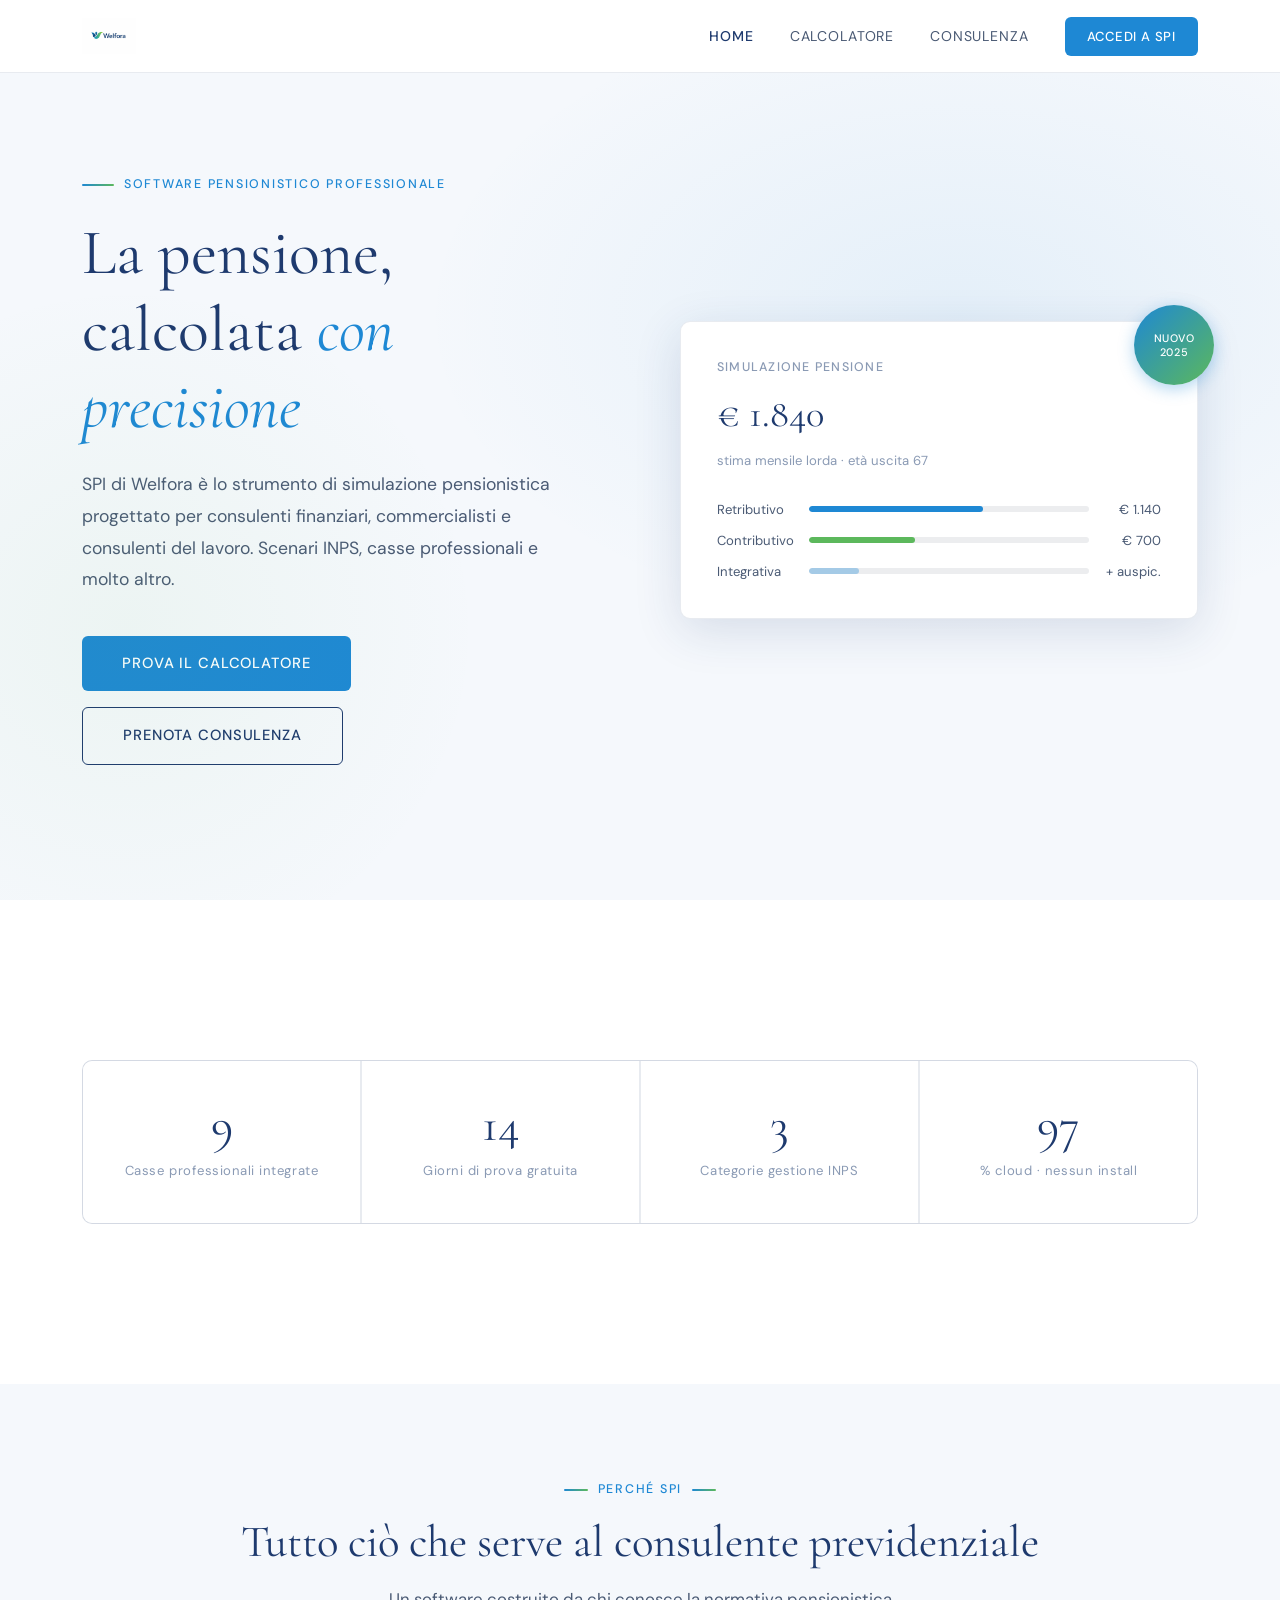
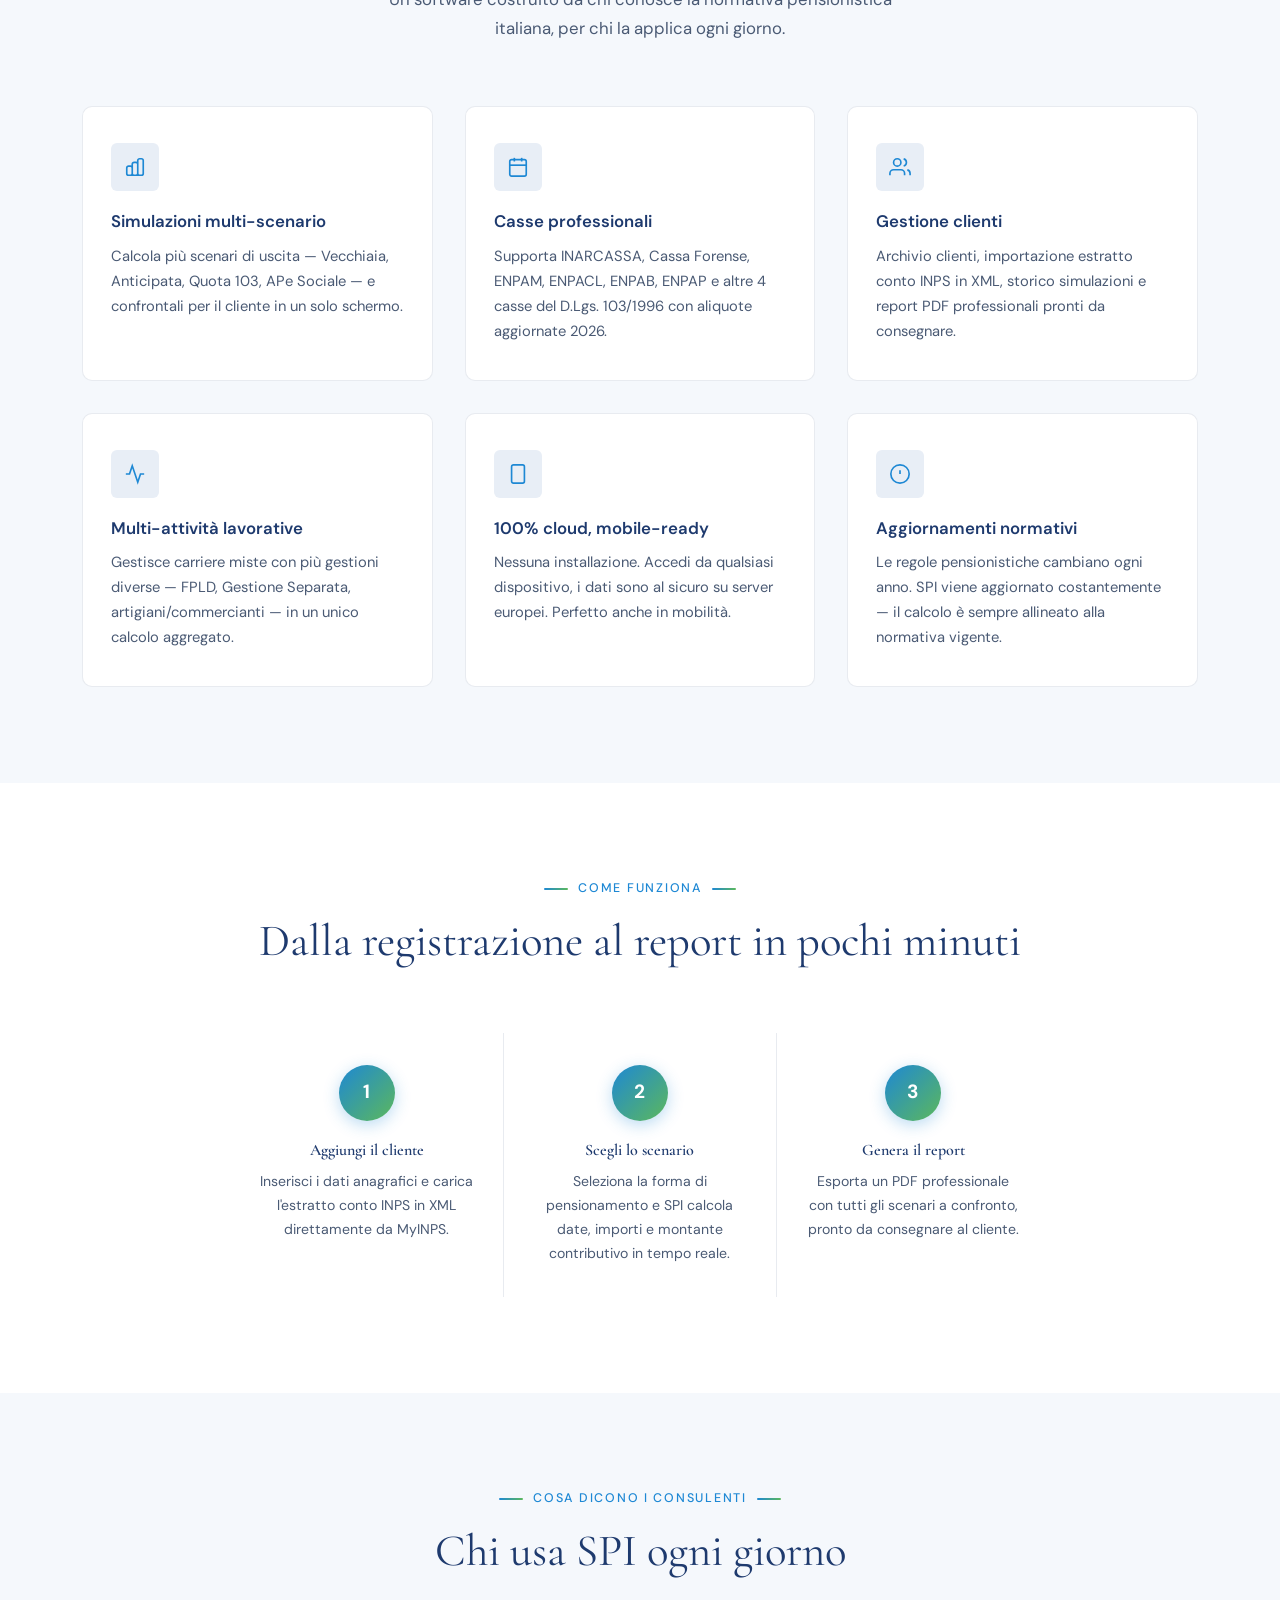
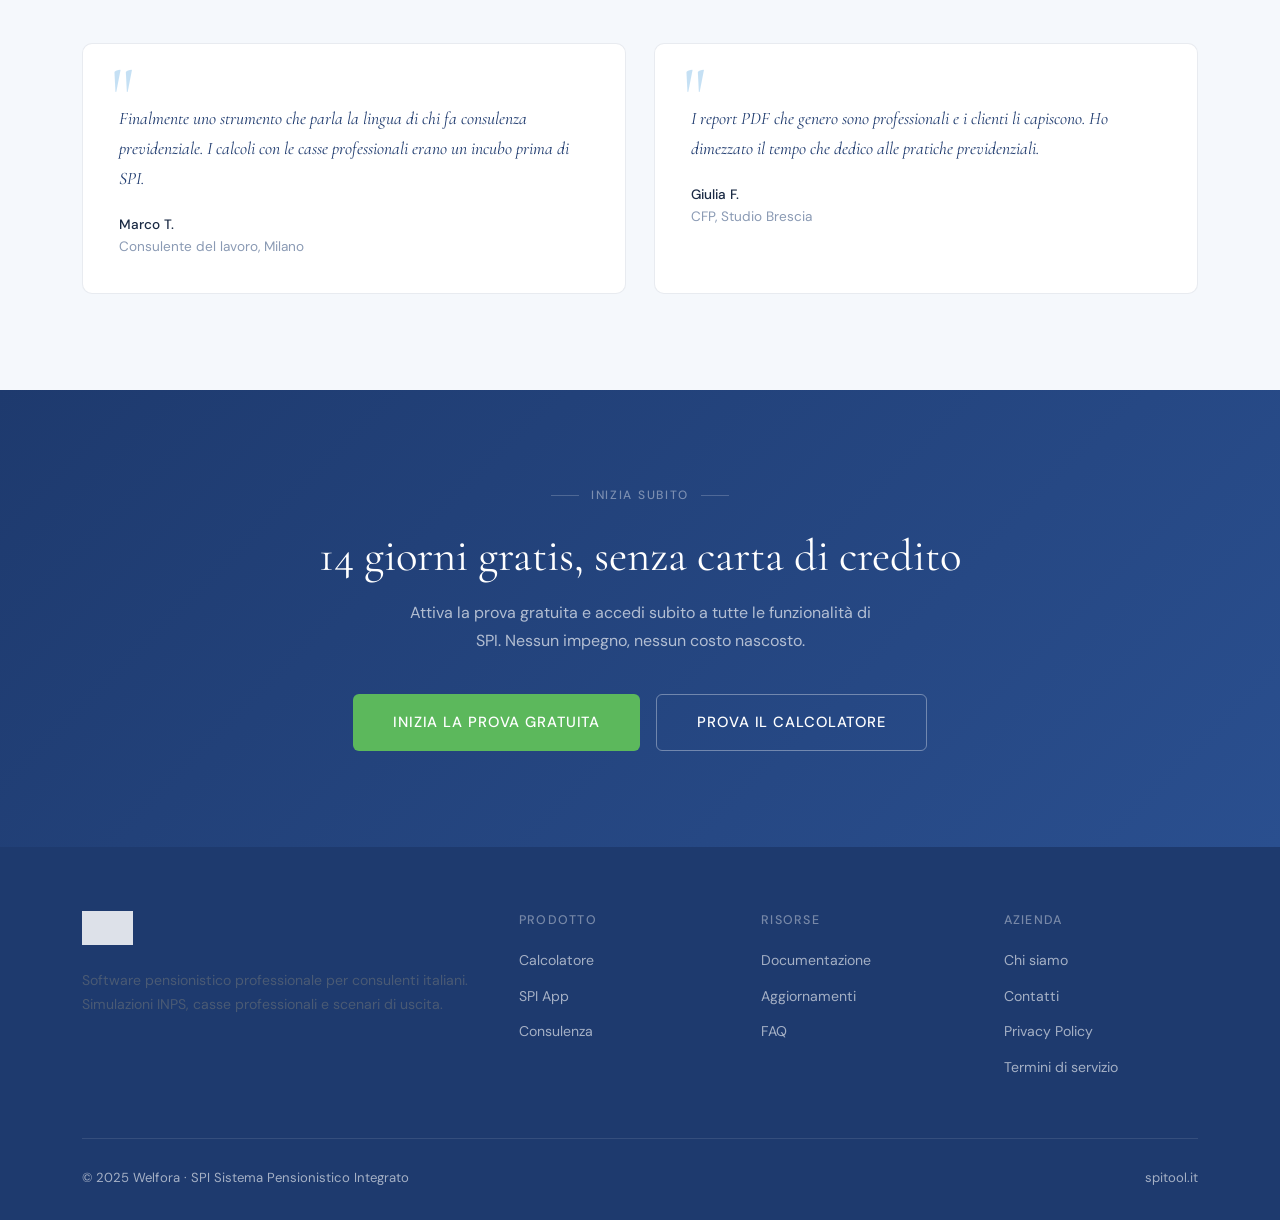
==== index.html @ b7a47b5c "Add files via upload" ====
<!DOCTYPE html>
<html lang="it">
<head>
  <meta charset="UTF-8" />
  <meta name="viewport" content="width=device-width, initial-scale=1.0" />
  <title>Welfora — Software pensionistico per consulenti</title>
  <meta name="description" content="Welfora SPI: simulazione pensionistica professionale per consulenti finanziari, commercialisti e consulenti del lavoro." />
  <link rel="stylesheet" href="style.css" />
</head>
<body>

<header class="site-header">
  <div class="container">
    <nav class="nav-inner">
      <a href="index.html" class="logo">
        <img src="logo.png" alt="Welfora" height="36" style="display:block" />
      </a>
      <ul class="nav-links">
        <li><a href="index.html">Home</a></li>
        <li><a href="calcolatore.html">Calcolatore</a></li>
        <li><a href="consulenza.html">Consulenza</a></li>
        <li><a href="https://app.spitool.it" target="_blank">
          <span class="btn btn-primary" style="padding:9px 22px;font-size:0.82rem;">Accedi a SPI</span>
        </a></li>
      </ul>
      <button class="nav-toggle" aria-label="Menu"><span></span><span></span><span></span></button>
    </nav>
  </div>
</header>

<!-- HERO -->
<section class="hero">
  <div class="hero-bg"></div>
  <div class="container">
    <div class="hero-grid">
      <div class="hero-text">
        <div class="hero-eyebrow">Software pensionistico professionale</div>
        <h1>La pensione, calcolata <em>con precisione</em></h1>
        <p class="hero-subtitle">
          SPI di Welfora è lo strumento di simulazione pensionistica progettato per consulenti finanziari, commercialisti e consulenti del lavoro. Scenari INPS, casse professionali e molto altro.
        </p>
        <div class="hero-actions">
          <a href="calcolatore.html" class="btn btn-primary btn-lg">Prova il calcolatore</a>
          <a href="consulenza.html" class="btn btn-outline btn-lg">Prenota consulenza</a>
        </div>
      </div>
      <div class="hero-visual">
        <div class="hero-badge">Nuovo<br/>2025</div>
        <div class="hero-card">
          <div class="hero-card-label">Simulazione pensione</div>
          <div class="hero-card-value">€ 1.840</div>
          <div class="hero-card-sub">stima mensile lorda · età uscita 67</div>
          <div class="hero-card-bars">
            <div class="bar-row">
              <span class="bar-label">Retributivo</span>
              <div class="bar-track"><div class="bar-fill" style="width:62%"></div></div>
              <span class="bar-amount">€ 1.140</span>
            </div>
            <div class="bar-row">
              <span class="bar-label">Contributivo</span>
              <div class="bar-track"><div class="bar-fill green" style="width:38%"></div></div>
              <span class="bar-amount">€ 700</span>
            </div>
            <div class="bar-row">
              <span class="bar-label">Integrativa</span>
              <div class="bar-track"><div class="bar-fill" style="width:18%;opacity:0.35"></div></div>
              <span class="bar-amount">+ auspic.</span>
            </div>
          </div>
        </div>
      </div>
    </div>
  </div>
</section>

<!-- STATS -->
<section class="section section-alt">
  <div class="container">
    <div class="stats-row">
      <div class="stat-item fade-up"><span class="stat-number" data-target="9">0</span><span class="stat-label">Casse professionali integrate</span></div>
      <div class="stat-item fade-up"><span class="stat-number" data-target="14">0</span><span class="stat-label">Giorni di prova gratuita</span></div>
      <div class="stat-item fade-up"><span class="stat-number" data-target="3">0</span><span class="stat-label">Categorie gestione INPS</span></div>
      <div class="stat-item fade-up"><span class="stat-number" data-target="100">0</span><span class="stat-label">% cloud · nessun install</span></div>
    </div>
  </div>
</section>

<!-- FEATURES -->
<section class="section">
  <div class="container">
    <div class="section-header fade-up">
      <div class="section-eyebrow">Perché SPI</div>
      <h2>Tutto ciò che serve al consulente previdenziale</h2>
      <p>Un software costruito da chi conosce la normativa pensionistica italiana, per chi la applica ogni giorno.</p>
    </div>
    <div class="features-grid">
      <div class="feature-card fade-up">
        <div class="feature-icon">
          <svg width="22" height="22" viewBox="0 0 24 24" fill="none" stroke="currentColor" stroke-width="1.8"><path d="M9 19v-6a2 2 0 00-2-2H5a2 2 0 00-2 2v6a2 2 0 002 2h2a2 2 0 002-2zm0 0V9a2 2 0 012-2h2a2 2 0 012 2v10m-6 0a2 2 0 002 2h2a2 2 0 002-2m0 0V5a2 2 0 012-2h2a2 2 0 012 2v14a2 2 0 01-2 2h-2a2 2 0 01-2-2z"/></svg>
        </div>
        <h4>Simulazioni multi-scenario</h4>
        <p>Calcola più scenari di uscita — Vecchiaia, Anticipata, Quota 103, APe Sociale — e confrontali per il cliente in un solo schermo.</p>
      </div>
      <div class="feature-card fade-up">
        <div class="feature-icon">
          <svg width="22" height="22" viewBox="0 0 24 24" fill="none" stroke="currentColor" stroke-width="1.8"><rect x="3" y="4" width="18" height="18" rx="2"/><line x1="16" y1="2" x2="16" y2="6"/><line x1="8" y1="2" x2="8" y2="6"/><line x1="3" y1="10" x2="21" y2="10"/></svg>
        </div>
        <h4>Casse professionali</h4>
        <p>Supporta INARCASSA, Cassa Forense, ENPAM, ENPACL, ENPAB, ENPAP e altre 4 casse del D.Lgs. 103/1996 con aliquote aggiornate 2026.</p>
      </div>
      <div class="feature-card fade-up">
        <div class="feature-icon">
          <svg width="22" height="22" viewBox="0 0 24 24" fill="none" stroke="currentColor" stroke-width="1.8"><path d="M17 21v-2a4 4 0 0 0-4-4H5a4 4 0 0 0-4 4v2"/><circle cx="9" cy="7" r="4"/><path d="M23 21v-2a4 4 0 0 0-3-3.87"/><path d="M16 3.13a4 4 0 0 1 0 7.75"/></svg>
        </div>
        <h4>Gestione clienti</h4>
        <p>Archivio clienti, importazione estratto conto INPS in XML, storico simulazioni e report PDF professionali pronti da consegnare.</p>
      </div>
      <div class="feature-card fade-up">
        <div class="feature-icon">
          <svg width="22" height="22" viewBox="0 0 24 24" fill="none" stroke="currentColor" stroke-width="1.8"><polyline points="22 12 18 12 15 21 9 3 6 12 2 12"/></svg>
        </div>
        <h4>Multi-attività lavorative</h4>
        <p>Gestisce carriere miste con più gestioni diverse — FPLD, Gestione Separata, artigiani/commercianti — in un unico calcolo aggregato.</p>
      </div>
      <div class="feature-card fade-up">
        <div class="feature-icon">
          <svg width="22" height="22" viewBox="0 0 24 24" fill="none" stroke="currentColor" stroke-width="1.8"><rect x="5" y="2" width="14" height="20" rx="2"/><line x1="12" y1="18" x2="12.01" y2="18"/></svg>
        </div>
        <h4>100% cloud, mobile-ready</h4>
        <p>Nessuna installazione. Accedi da qualsiasi dispositivo, i dati sono al sicuro su server europei. Perfetto anche in mobilità.</p>
      </div>
      <div class="feature-card fade-up">
        <div class="feature-icon">
          <svg width="22" height="22" viewBox="0 0 24 24" fill="none" stroke="currentColor" stroke-width="1.8"><circle cx="12" cy="12" r="10"/><line x1="12" y1="8" x2="12" y2="12"/><line x1="12" y1="16" x2="12.01" y2="16"/></svg>
        </div>
        <h4>Aggiornamenti normativi</h4>
        <p>Le regole pensionistiche cambiano ogni anno. SPI viene aggiornato costantemente — il calcolo è sempre allineato alla normativa vigente.</p>
      </div>
    </div>
  </div>
</section>

<!-- HOW IT WORKS -->
<section class="section section-alt">
  <div class="container">
    <div class="section-header fade-up">
      <div class="section-eyebrow">Come funziona</div>
      <h2>Dalla registrazione al report in pochi minuti</h2>
    </div>
    <div style="display:grid;grid-template-columns:repeat(3,1fr);gap:0;max-width:820px;margin:0 auto">
      <div class="fade-up" style="text-align:center;padding:32px 28px">
        <div style="width:56px;height:56px;background:linear-gradient(135deg,var(--blue),var(--green));border-radius:50%;display:flex;align-items:center;justify-content:center;margin:0 auto 20px;color:#fff;font-weight:700;font-size:1.2rem;box-shadow:0 4px 16px rgba(30,136,212,0.3)">1</div>
        <h4 style="font-size:1rem;font-weight:600;margin-bottom:10px;color:var(--navy)">Aggiungi il cliente</h4>
        <p style="font-size:0.88rem">Inserisci i dati anagrafici e carica l'estratto conto INPS in XML direttamente da MyINPS.</p>
      </div>
      <div class="fade-up" style="text-align:center;padding:32px 28px;border-left:1px solid var(--border);border-right:1px solid var(--border)">
        <div style="width:56px;height:56px;background:linear-gradient(135deg,var(--blue),var(--green));border-radius:50%;display:flex;align-items:center;justify-content:center;margin:0 auto 20px;color:#fff;font-weight:700;font-size:1.2rem;box-shadow:0 4px 16px rgba(30,136,212,0.3)">2</div>
        <h4 style="font-size:1rem;font-weight:600;margin-bottom:10px;color:var(--navy)">Scegli lo scenario</h4>
        <p style="font-size:0.88rem">Seleziona la forma di pensionamento e SPI calcola date, importi e montante contributivo in tempo reale.</p>
      </div>
      <div class="fade-up" style="text-align:center;padding:32px 28px">
        <div style="width:56px;height:56px;background:linear-gradient(135deg,var(--blue),var(--green));border-radius:50%;display:flex;align-items:center;justify-content:center;margin:0 auto 20px;color:#fff;font-weight:700;font-size:1.2rem;box-shadow:0 4px 16px rgba(30,136,212,0.3)">3</div>
        <h4 style="font-size:1rem;font-weight:600;margin-bottom:10px;color:var(--navy)">Genera il report</h4>
        <p style="font-size:0.88rem">Esporta un PDF professionale con tutti gli scenari a confronto, pronto da consegnare al cliente.</p>
      </div>
    </div>
  </div>
</section>

<!-- TESTIMONIALS -->
<section class="section">
  <div class="container">
    <div class="section-header fade-up">
      <div class="section-eyebrow">Cosa dicono i consulenti</div>
      <h2>Chi usa SPI ogni giorno</h2>
    </div>
    <div class="testimonial-grid">
      <div class="testimonial-card fade-up">
        <p class="testimonial-text">Finalmente uno strumento che parla la lingua di chi fa consulenza previdenziale. I calcoli con le casse professionali erano un incubo prima di SPI.</p>
        <div class="testimonial-author"><strong>Marco T.</strong>Consulente del lavoro, Milano</div>
      </div>
      <div class="testimonial-card fade-up">
        <p class="testimonial-text">I report PDF che genero sono professionali e i clienti li capiscono. Ho dimezzato il tempo che dedico alle pratiche previdenziali.</p>
        <div class="testimonial-author"><strong>Giulia F.</strong>CFP, Studio Brescia</div>
      </div>
    </div>
  </div>
</section>

<!-- CTA -->
<section class="cta-section">
  <div class="container">
    <div style="display:flex;align-items:center;justify-content:center;gap:12px;margin-bottom:24px">
      <div style="width:28px;height:1px;background:rgba(255,255,255,0.2)"></div>
      <span style="font-size:0.75rem;letter-spacing:0.14em;text-transform:uppercase;color:rgba(255,255,255,0.4);font-weight:500">Inizia subito</span>
      <div style="width:28px;height:1px;background:rgba(255,255,255,0.2)"></div>
    </div>
    <h2 class="fade-up" style="color:#fff">14 giorni gratis, senza carta di credito</h2>
    <p class="fade-up" style="color:rgba(255,255,255,0.65);margin:16px auto 40px;max-width:480px">Attiva la prova gratuita e accedi subito a tutte le funzionalità di SPI. Nessun impegno, nessun costo nascosto.</p>
    <div style="display:flex;gap:16px;justify-content:center;flex-wrap:wrap">
      <a href="https://app.spitool.it/register" class="btn btn-green btn-lg">Inizia la prova gratuita</a>
      <a href="calcolatore.html" class="btn btn-outline btn-lg" style="color:#fff;border-color:rgba(255,255,255,0.35)">Prova il calcolatore</a>
    </div>
  </div>
</section>

<!-- FOOTER -->
<footer class="site-footer">
  <div class="container">
    <div class="footer-grid">
      <div class="footer-brand">
        <img src="logo.png" alt="Welfora" height="34" style="filter:brightness(0) invert(1);opacity:0.85" />
        <p>Software pensionistico professionale per consulenti italiani. Simulazioni INPS, casse professionali e scenari di uscita.</p>
      </div>
      <div class="footer-col">
        <h5>Prodotto</h5>
        <ul>
          <li><a href="calcolatore.html">Calcolatore</a></li>
          <li><a href="https://app.spitool.it">SPI App</a></li>
          <li><a href="consulenza.html">Consulenza</a></li>
        </ul>
      </div>
      <div class="footer-col">
        <h5>Risorse</h5>
        <ul>
          <li><a href="#">Documentazione</a></li>
          <li><a href="#">Aggiornamenti</a></li>
          <li><a href="#">FAQ</a></li>
        </ul>
      </div>
      <div class="footer-col">
        <h5>Azienda</h5>
        <ul>
          <li><a href="#">Chi siamo</a></li>
          <li><a href="#">Contatti</a></li>
          <li><a href="#">Privacy Policy</a></li>
          <li><a href="#">Termini di servizio</a></li>
        </ul>
      </div>
    </div>
    <div class="footer-bottom">
      <span>© 2025 Welfora · SPI Sistema Pensionistico Integrato</span>
      <span>spitool.it</span>
    </div>
  </div>
</footer>

<script src="main.js"></script>
</body>
</html>
---- style.css ----
/* ============================================
   WELFORA — Design System
   ============================================ */

@import url('https://fonts.googleapis.com/css2?family=Cormorant+Garamond:ital,wght@0,300;0,400;0,500;0,600;1,300;1,400&family=DM+Sans:wght@300;400;500&display=swap');

:root {
  --white:      #ffffff;
  --bg:         #f5f8fc;
  --navy:       #1e3a6e;
  --navy-mid:   #2a4f8f;
  --navy-light: #e8eef6;
  --blue:       #1e88d4;
  --green:      #5cb85c;
  --accent:     #1e88d4;
  --accent-hover: #1a7abf;
  --text:       #1a2a44;
  --text-mid:   #4a5a74;
  --text-light: #8a9ab4;
  --border:     rgba(30,58,110,0.10);
  --shadow:     0 4px 24px rgba(30,58,110,0.09);
  --shadow-lg:  0 12px 48px rgba(30,58,110,0.14);

  --font-serif: 'Cormorant Garamond', Georgia, serif;
  --font-sans:  'DM Sans', sans-serif;

  --radius: 6px;
  --radius-lg: 10px;
  --transition: all 0.25s ease;
}

*, *::before, *::after { box-sizing: border-box; margin: 0; padding: 0; }

html { scroll-behavior: smooth; }

body {
  font-family: var(--font-sans);
  background: var(--bg);
  color: var(--text);
  font-size: 16px;
  line-height: 1.6;
  -webkit-font-smoothing: antialiased;
}

/* ── TYPOGRAPHY ── */
h1, h2, h3, h4 {
  font-family: var(--font-serif);
  font-weight: 400;
  line-height: 1.2;
  color: var(--navy);
}
h1 { font-size: clamp(2.4rem, 5vw, 4rem); }
h2 { font-size: clamp(1.8rem, 3.5vw, 2.8rem); }
h3 { font-size: clamp(1.3rem, 2.5vw, 1.8rem); }
h4 { font-size: 1.2rem; }

p { color: var(--text-mid); line-height: 1.7; }

a { color: inherit; text-decoration: none; }

/* ── CONTAINER ── */
.container {
  max-width: 1180px;
  margin: 0 auto;
  padding: 0 32px;
}
@media (max-width: 640px) {
  .container { padding: 0 20px; }
}

/* ── HEADER / NAV ── */
.site-header {
  position: fixed;
  top: 0; left: 0; right: 0;
  z-index: 100;
  background: rgba(255,255,255,0.95);
  backdrop-filter: blur(12px);
  border-bottom: 1px solid var(--border);
  transition: var(--transition);
}
.site-header.scrolled {
  box-shadow: var(--shadow);
}
.nav-inner {
  display: flex;
  align-items: center;
  justify-content: space-between;
  height: 72px;
}
.logo {
  display: flex;
  align-items: center;
  gap: 10px;
}
.logo-mark {
  width: 36px;
  height: 36px;
}
.logo-name {
  font-family: var(--font-sans);
  font-size: 1.4rem;
  font-weight: 700;
  color: var(--navy);
  letter-spacing: -0.01em;
}
.nav-links {
  display: flex;
  align-items: center;
  gap: 36px;
  list-style: none;
}
.nav-links a {
  font-size: 0.88rem;
  font-weight: 400;
  letter-spacing: 0.06em;
  text-transform: uppercase;
  color: var(--text-mid);
  transition: var(--transition);
}
.nav-links a:hover { color: var(--navy); }
.nav-links a.active { color: var(--navy); font-weight: 500; }

.btn {
  display: inline-flex;
  align-items: center;
  gap: 8px;
  padding: 12px 28px;
  font-family: var(--font-sans);
  font-size: 0.88rem;
  font-weight: 500;
  letter-spacing: 0.06em;
  text-transform: uppercase;
  border: none;
  cursor: pointer;
  transition: var(--transition);
  border-radius: var(--radius);
  text-decoration: none;
}
.btn-primary {
  background: var(--blue);
  color: var(--white);
}
.btn-primary:hover {
  background: var(--accent-hover);
  transform: translateY(-1px);
  box-shadow: var(--shadow);
}
.btn-outline {
  background: transparent;
  color: var(--navy);
  border: 1.5px solid var(--navy);
}
.btn-outline:hover {
  background: var(--navy);
  color: var(--white);
  transform: translateY(-1px);
}
.btn-green {
  background: var(--green);
  color: var(--white);
}
.btn-green:hover {
  background: #4ea84e;
  transform: translateY(-1px);
  box-shadow: 0 4px 16px rgba(92,184,92,0.35);
}
.btn-lg { padding: 16px 40px; font-size: 0.92rem; }

/* Hamburger mobile */
.nav-toggle {
  display: none;
  flex-direction: column;
  gap: 5px;
  cursor: pointer;
  background: none;
  border: none;
  padding: 4px;
}
.nav-toggle span {
  display: block;
  width: 24px;
  height: 2px;
  background: var(--navy);
  transition: var(--transition);
}

@media (max-width: 768px) {
  .nav-toggle { display: flex; }
  .nav-links {
    display: none;
    position: absolute;
    top: 72px; left: 0; right: 0;
    flex-direction: column;
    background: var(--cream);
    border-bottom: 1px solid var(--border);
    padding: 24px 32px;
    gap: 20px;
    align-items: flex-start;
  }
  .nav-links.open { display: flex; }
}

/* ── HERO ── */
.hero {
  min-height: 100vh;
  display: flex;
  align-items: center;
  padding: 120px 0 80px;
  position: relative;
  overflow: hidden;
}
.hero-bg {
  position: absolute;
  inset: 0;
  background:
    radial-gradient(ellipse 70% 60% at 75% 35%, rgba(30,136,212,0.08) 0%, transparent 60%),
    radial-gradient(ellipse 50% 70% at 10% 70%, rgba(92,184,92,0.06) 0%, transparent 55%);
  pointer-events: none;
}
.hero-grid {
  display: grid;
  grid-template-columns: 1fr 1fr;
  gap: 80px;
  align-items: center;
}
.hero-eyebrow {
  font-family: var(--font-sans);
  font-size: 0.78rem;
  font-weight: 500;
  letter-spacing: 0.14em;
  text-transform: uppercase;
  color: var(--blue);
  margin-bottom: 20px;
  display: flex;
  align-items: center;
  gap: 10px;
}
.hero-eyebrow::before {
  content: '';
  display: block;
  width: 32px;
  height: 2px;
  background: linear-gradient(90deg, var(--blue), var(--green));
  border-radius: 2px;
}
.hero h1 {
  margin-bottom: 24px;
}
.hero h1 em {
  font-style: italic;
  color: var(--blue);
}
.hero-subtitle {
  font-size: 1.1rem;
  color: var(--text-mid);
  margin-bottom: 40px;
  max-width: 480px;
  line-height: 1.8;
}
.hero-actions {
  display: flex;
  gap: 16px;
  flex-wrap: wrap;
}
.hero-visual {
  position: relative;
}
.hero-card {
  background: var(--white);
  border-radius: var(--radius-lg);
  padding: 36px;
  box-shadow: var(--shadow-lg);
  border: 1px solid var(--border);
}
.hero-card-label {
  font-size: 0.78rem;
  font-weight: 500;
  letter-spacing: 0.1em;
  text-transform: uppercase;
  color: var(--text-light);
  margin-bottom: 6px;
}
.hero-card-value {
  font-family: var(--font-serif);
  font-size: 2.4rem;
  color: var(--navy);
  margin-bottom: 4px;
}
.hero-card-sub {
  font-size: 0.82rem;
  color: var(--text-light);
  margin-bottom: 28px;
}
.hero-card-bars {
  display: flex;
  flex-direction: column;
  gap: 10px;
}
.bar-row {
  display: flex;
  align-items: center;
  gap: 12px;
  font-size: 0.82rem;
}
.bar-label { width: 80px; color: var(--text-mid); flex-shrink: 0; }
.bar-track {
  flex: 1;
  height: 6px;
  background: rgba(13,31,60,0.08);
  border-radius: 99px;
  overflow: hidden;
}
.bar-fill {
  height: 100%;
  border-radius: 99px;
  background: var(--blue);
  animation: barGrow 1.2s ease both;
}
.bar-fill.green { background: var(--green); }
.bar-amount { width: 60px; text-align: right; color: var(--text-mid); }
@keyframes barGrow {
  from { width: 0 !important; }
}
.hero-badge {
  position: absolute;
  top: -16px; right: -16px;
  background: linear-gradient(135deg, var(--blue), var(--green));
  color: var(--white);
  border-radius: 50%;
  width: 80px;
  height: 80px;
  display: flex;
  flex-direction: column;
  align-items: center;
  justify-content: center;
  font-size: 0.68rem;
  font-weight: 500;
  letter-spacing: 0.05em;
  text-transform: uppercase;
  text-align: center;
  line-height: 1.3;
  box-shadow: 0 4px 16px rgba(30,136,212,0.35);
}

@media (max-width: 900px) {
  .hero-grid { grid-template-columns: 1fr; gap: 48px; }
  .hero-visual { max-width: 420px; }
}

/* ── SECTIONS ── */
.section { padding: 96px 0; }
.section-alt { background: var(--white); }

.section-header {
  text-align: center;
  margin-bottom: 64px;
}
.section-eyebrow {
  font-family: var(--font-sans);
  font-size: 0.78rem;
  font-weight: 500;
  letter-spacing: 0.14em;
  text-transform: uppercase;
  color: var(--blue);
  margin-bottom: 16px;
  display: flex;
  align-items: center;
  justify-content: center;
  gap: 10px;
}
.section-eyebrow::before,
.section-eyebrow::after {
  content: '';
  display: block;
  width: 24px;
  height: 2px;
  background: linear-gradient(90deg, var(--blue), var(--green));
  border-radius: 2px;
}
.section-header p {
  max-width: 560px;
  margin: 16px auto 0;
  font-size: 1.05rem;
}

/* ── FEATURES GRID ── */
.features-grid {
  display: grid;
  grid-template-columns: repeat(3, 1fr);
  gap: 32px;
}
.feature-card {
  padding: 36px 28px;
  border: 1px solid var(--border);
  border-radius: var(--radius-lg);
  background: var(--white);
  transition: var(--transition);
}
.feature-card:hover {
  transform: translateY(-4px);
  box-shadow: var(--shadow);
  border-color: rgba(30,136,212,0.35);
}
.feature-icon {
  width: 48px;
  height: 48px;
  background: var(--navy-light);
  border-radius: var(--radius);
  display: flex;
  align-items: center;
  justify-content: center;
  margin-bottom: 20px;
  color: var(--blue);
}
.feature-card h4 {
  font-family: var(--font-sans);
  font-size: 1.05rem;
  font-weight: 600;
  margin-bottom: 12px;
}
.feature-card p { font-size: 0.92rem; }

@media (max-width: 900px) {
  .features-grid { grid-template-columns: 1fr 1fr; }
}
@media (max-width: 600px) {
  .features-grid { grid-template-columns: 1fr; }
}

/* ── STATS ── */
.stats-row {
  display: grid;
  grid-template-columns: repeat(4, 1fr);
  gap: 2px;
  background: var(--border);
  border: 1px solid var(--border);
  border-radius: var(--radius-lg);
  overflow: hidden;
  margin: 64px 0;
}
.stat-item {
  background: var(--white);
  padding: 40px 28px;
  text-align: center;
}
.stat-number {
  font-family: var(--font-serif);
  font-size: 3rem;
  color: var(--navy);
  display: block;
  line-height: 1;
  margin-bottom: 8px;
}
.stat-label {
  font-size: 0.82rem;
  color: var(--text-light);
  letter-spacing: 0.04em;
}
@media (max-width: 768px) {
  .stats-row { grid-template-columns: 1fr 1fr; }
}

/* ── TESTIMONIAL ── */
.testimonial-grid {
  display: grid;
  grid-template-columns: 1fr 1fr;
  gap: 28px;
}
.testimonial-card {
  background: var(--white);
  border: 1px solid var(--border);
  border-radius: var(--radius-lg);
  padding: 36px;
  position: relative;
}
.testimonial-card::before {
  content: '"';
  font-family: var(--font-serif);
  font-size: 5rem;
  color: var(--blue);
  opacity: 0.25;
  position: absolute;
  top: 12px; left: 28px;
  line-height: 1;
}
.testimonial-text {
  font-family: var(--font-serif);
  font-size: 1.1rem;
  font-style: italic;
  color: var(--navy);
  line-height: 1.7;
  margin-bottom: 20px;
  padding-top: 24px;
}
.testimonial-author {
  font-size: 0.85rem;
  color: var(--text-light);
}
.testimonial-author strong {
  display: block;
  color: var(--text);
  font-weight: 500;
}
@media (max-width: 768px) {
  .testimonial-grid { grid-template-columns: 1fr; }
}

/* ── CTA SECTION ── */
.cta-section {
  background: linear-gradient(135deg, var(--navy) 0%, var(--navy-mid) 100%);
  padding: 96px 0;
  text-align: center;
}
.cta-section h2, .cta-section p { color: var(--white); }
.cta-section p { opacity: 0.7; margin: 16px auto 40px; max-width: 480px; }

/* ── FOOTER ── */
.site-footer {
  background: var(--navy);
  color: rgba(255,255,255,0.6);
  padding: 64px 0 32px;
}
.footer-grid {
  display: grid;
  grid-template-columns: 2fr 1fr 1fr 1fr;
  gap: 48px;
  margin-bottom: 48px;
}
.footer-brand .logo-name { color: var(--white); }
.footer-brand p { font-size: 0.88rem; margin-top: 16px; line-height: 1.7; }
.footer-col h5 {
  font-family: var(--font-sans);
  font-size: 0.78rem;
  font-weight: 500;
  letter-spacing: 0.1em;
  text-transform: uppercase;
  color: rgba(255,255,255,0.4);
  margin-bottom: 16px;
}
.footer-col ul { list-style: none; }
.footer-col ul li { margin-bottom: 10px; }
.footer-col ul li a {
  font-size: 0.88rem;
  color: rgba(255,255,255,0.6);
  transition: var(--transition);
}
.footer-col ul li a:hover { color: var(--white); }
.footer-bottom {
  border-top: 1px solid rgba(255,255,255,0.1);
  padding-top: 28px;
  display: flex;
  justify-content: space-between;
  align-items: center;
  font-size: 0.82rem;
}
@media (max-width: 900px) {
  .footer-grid { grid-template-columns: 1fr 1fr; }
}
@media (max-width: 480px) {
  .footer-grid { grid-template-columns: 1fr; }
  .footer-bottom { flex-direction: column; gap: 12px; text-align: center; }
}

/* ── CALCOLATORE ── */
.calc-hero {
  padding: 140px 0 64px;
  background: var(--navy);
  text-align: center;
}
.calc-hero h1 { color: var(--white); }
.calc-hero p { color: rgba(255,255,255,0.65); margin: 16px auto 0; max-width: 540px; }

.calc-layout {
  display: grid;
  grid-template-columns: 420px 1fr;
  gap: 40px;
  padding: 64px 0;
  align-items: start;
}
@media (max-width: 960px) {
  .calc-layout { grid-template-columns: 1fr; }
}

.calc-panel {
  background: var(--white);
  border: 1px solid var(--border);
  border-radius: var(--radius-lg);
  overflow: hidden;
  position: sticky;
  top: 96px;
}
.calc-panel-header {
  background: var(--navy);
  padding: 24px 28px;
  color: var(--white);
}
.calc-panel-header h3 {
  font-family: var(--font-serif);
  font-size: 1.3rem;
  color: var(--white);
  font-weight: 300;
}
.calc-panel-body { padding: 28px; }

.form-group { margin-bottom: 20px; }
.form-label {
  display: block;
  font-size: 0.82rem;
  font-weight: 500;
  color: var(--navy);
  letter-spacing: 0.04em;
  margin-bottom: 8px;
}
.form-control {
  width: 100%;
  padding: 11px 16px;
  border: 1.5px solid var(--border);
  border-radius: var(--radius);
  font-family: var(--font-sans);
  font-size: 0.95rem;
  color: var(--text);
  background: var(--bg);
  transition: var(--transition);
  appearance: none;
}
.form-control:focus {
  outline: none;
  border-color: var(--blue);
  background: var(--white);
}
.form-row { display: grid; grid-template-columns: 1fr 1fr; gap: 16px; }
.form-hint { font-size: 0.78rem; color: var(--text-light); margin-top: 6px; }

.calc-btn {
  width: 100%;
  padding: 14px;
  background: var(--navy);
  color: var(--white);
  border: none;
  border-radius: var(--radius);
  font-family: var(--font-sans);
  font-size: 0.9rem;
  font-weight: 500;
  letter-spacing: 0.06em;
  text-transform: uppercase;
  cursor: pointer;
  transition: var(--transition);
  margin-top: 8px;
}
.calc-btn:hover { background: var(--navy-mid); }
.calc-btn:disabled { opacity: 0.5; cursor: not-allowed; }

/* Result panel */
.result-panel {
  background: var(--white);
  border: 1px solid var(--border);
  border-radius: var(--radius-lg);
  overflow: hidden;
}
.result-empty {
  display: flex;
  flex-direction: column;
  align-items: center;
  justify-content: center;
  min-height: 400px;
  text-align: center;
  padding: 48px;
  color: var(--text-light);
}
.result-empty svg { opacity: 0.2; margin-bottom: 16px; }
.result-empty p { font-size: 0.9rem; }

.result-content { display: none; }
.result-content.visible { display: block; }

.result-header {
  background: var(--navy);
  padding: 32px 36px;
  color: var(--white);
}
.result-header h2 {
  color: var(--white);
  font-size: 1.6rem;
  font-weight: 300;
  margin-bottom: 4px;
}
.result-header .result-meta { color: rgba(255,255,255,0.6); font-size: 0.88rem; }

.result-body { padding: 36px; }

.result-kpi-row {
  display: grid;
  grid-template-columns: repeat(3, 1fr);
  gap: 20px;
  margin-bottom: 36px;
}
.result-kpi {
  text-align: center;
  padding: 24px 16px;
  border: 1px solid var(--border);
  border-radius: var(--radius);
  background: var(--bg);
}
.result-kpi-value {
  font-family: var(--font-serif);
  font-size: 2rem;
  color: var(--navy);
  display: block;
  margin-bottom: 4px;
}
.result-kpi-label { font-size: 0.78rem; color: var(--text-light); }

.result-section-title {
  font-family: var(--font-serif);
  font-size: 1.1rem;
  color: var(--navy);
  margin-bottom: 16px;
  padding-bottom: 10px;
  border-bottom: 1px solid var(--border);
}

.result-rows { margin-bottom: 32px; }
.result-row {
  display: flex;
  justify-content: space-between;
  align-items: center;
  padding: 12px 0;
  border-bottom: 1px solid rgba(13,31,60,0.06);
  font-size: 0.9rem;
}
.result-row:last-child { border-bottom: none; }
.result-row-label { color: var(--text-mid); }
.result-row-value { font-weight: 500; color: var(--navy); }
.result-row-value.gold { color: var(--blue); }

.result-disclaimer {
  background: rgba(30,136,212,0.07);
  border: 1px solid rgba(30,136,212,0.2);
  border-radius: var(--radius);
  padding: 16px 20px;
  font-size: 0.82rem;
  color: var(--text-mid);
  line-height: 1.6;
}
.result-actions {
  display: flex;
  gap: 12px;
  margin-top: 28px;
  flex-wrap: wrap;
}

/* Spinner */
.spinner {
  width: 36px; height: 36px;
  border: 3px solid var(--border);
  border-top-color: var(--navy);
  border-radius: 50%;
  animation: spin 0.8s linear infinite;
  margin: 0 auto 16px;
}
@keyframes spin { to { transform: rotate(360deg); } }

.loading-state {
  display: none;
  flex-direction: column;
  align-items: center;
  justify-content: center;
  min-height: 400px;
  text-align: center;
  padding: 48px;
}
.loading-state.visible { display: flex; }

/* ── CONSULENZA ── */
.consult-hero {
  padding: 140px 0 64px;
  background: linear-gradient(135deg, var(--navy) 0%, var(--navy-mid) 100%);
  text-align: center;
}
.consult-hero h1 { color: var(--white); }
.consult-hero p { color: rgba(255,255,255,0.65); margin: 16px auto 0; max-width: 560px; }

.services-grid {
  display: grid;
  grid-template-columns: repeat(3, 1fr);
  gap: 24px;
  padding: 64px 0 0;
}
.service-card {
  border: 2px solid var(--border);
  border-radius: var(--radius-lg);
  padding: 32px;
  cursor: pointer;
  transition: var(--transition);
  background: var(--white);
}
.service-card:hover {
  border-color: var(--blue);
  transform: translateY(-2px);
  box-shadow: var(--shadow);
}
.service-card.selected {
  border-color: var(--blue);
  background: rgba(30,136,212,0.04);
}
.service-card h4 { font-family: var(--font-serif); font-size: 1.2rem; margin: 16px 0 10px; }
.service-card p { font-size: 0.88rem; }
.service-duration {
  margin-top: 16px;
  font-size: 0.78rem;
  color: var(--text-light);
  display: flex;
  align-items: center;
  gap: 6px;
}

.booking-form-wrap {
  background: var(--white);
  border: 1px solid var(--border);
  border-radius: var(--radius-lg);
  padding: 48px;
  margin: 40px 0 64px;
}
.booking-form-wrap h3 {
  font-family: var(--font-serif);
  font-size: 1.6rem;
  margin-bottom: 32px;
}

@media (max-width: 900px) {
  .services-grid { grid-template-columns: 1fr; }
  .booking-form-wrap { padding: 32px 24px; }
}

/* ── PAGE HERO (generic) ── */
.page-hero {
  padding: 140px 0 72px;
  text-align: center;
}
.page-hero h1 { margin-bottom: 16px; }
.page-hero p { max-width: 560px; margin: 0 auto; font-size: 1.05rem; }

/* ── DIVIDER ── */
.divider {
  width: 48px;
  height: 2px;
  background: var(--gold);
  margin: 20px auto;
}

/* ── ANIMATE ON SCROLL ── */
.fade-up {
  opacity: 0;
  transform: translateY(24px);
  transition: opacity 0.6s ease, transform 0.6s ease;
}
.fade-up.in-view {
  opacity: 1;
  transform: none;
}

/* ── CHIP ── */
.chip {
  display: inline-block;
  padding: 4px 12px;
  border-radius: 99px;
  font-size: 0.75rem;
  font-weight: 500;
  letter-spacing: 0.04em;
  background: var(--navy-light);
  color: var(--navy);
}
.chip.blue { background: rgba(30,136,212,0.12); color: var(--blue); }
.chip.green { background: rgba(92,184,92,0.12); color: var(--green); }

/* ── SELECT CUSTOM ── */
select.form-control {
  background-image: url("data:image/svg+xml,%3Csvg xmlns='http://www.w3.org/2000/svg' width='16' height='16' fill='%230d1f3c' viewBox='0 0 16 16'%3E%3Cpath d='M7.247 11.14 2.451 5.658C1.885 5.013 2.345 4 3.204 4h9.592a1 1 0 0 1 .753 1.659l-4.796 5.48a1 1 0 0 1-1.506 0z'/%3E%3C/svg%3E");
  background-repeat: no-repeat;
  background-position: right 14px center;
  padding-right: 40px;
}
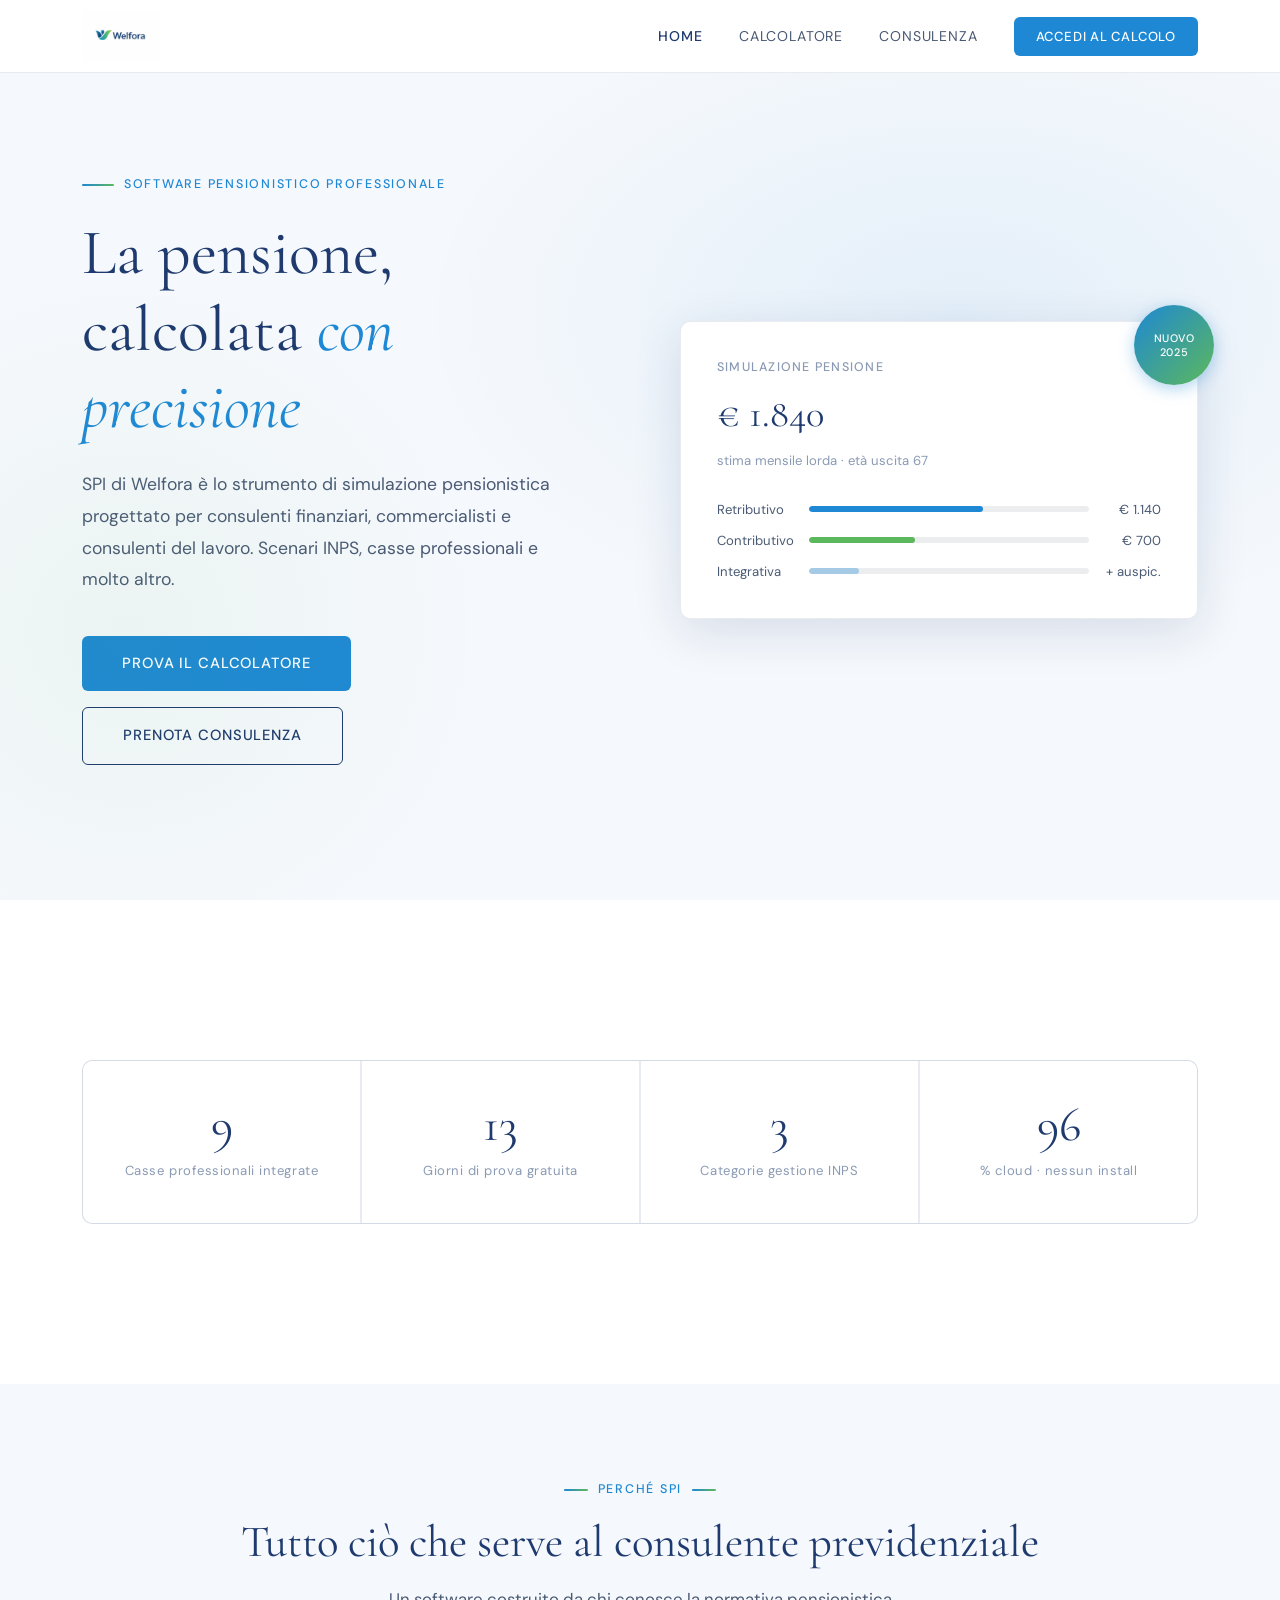
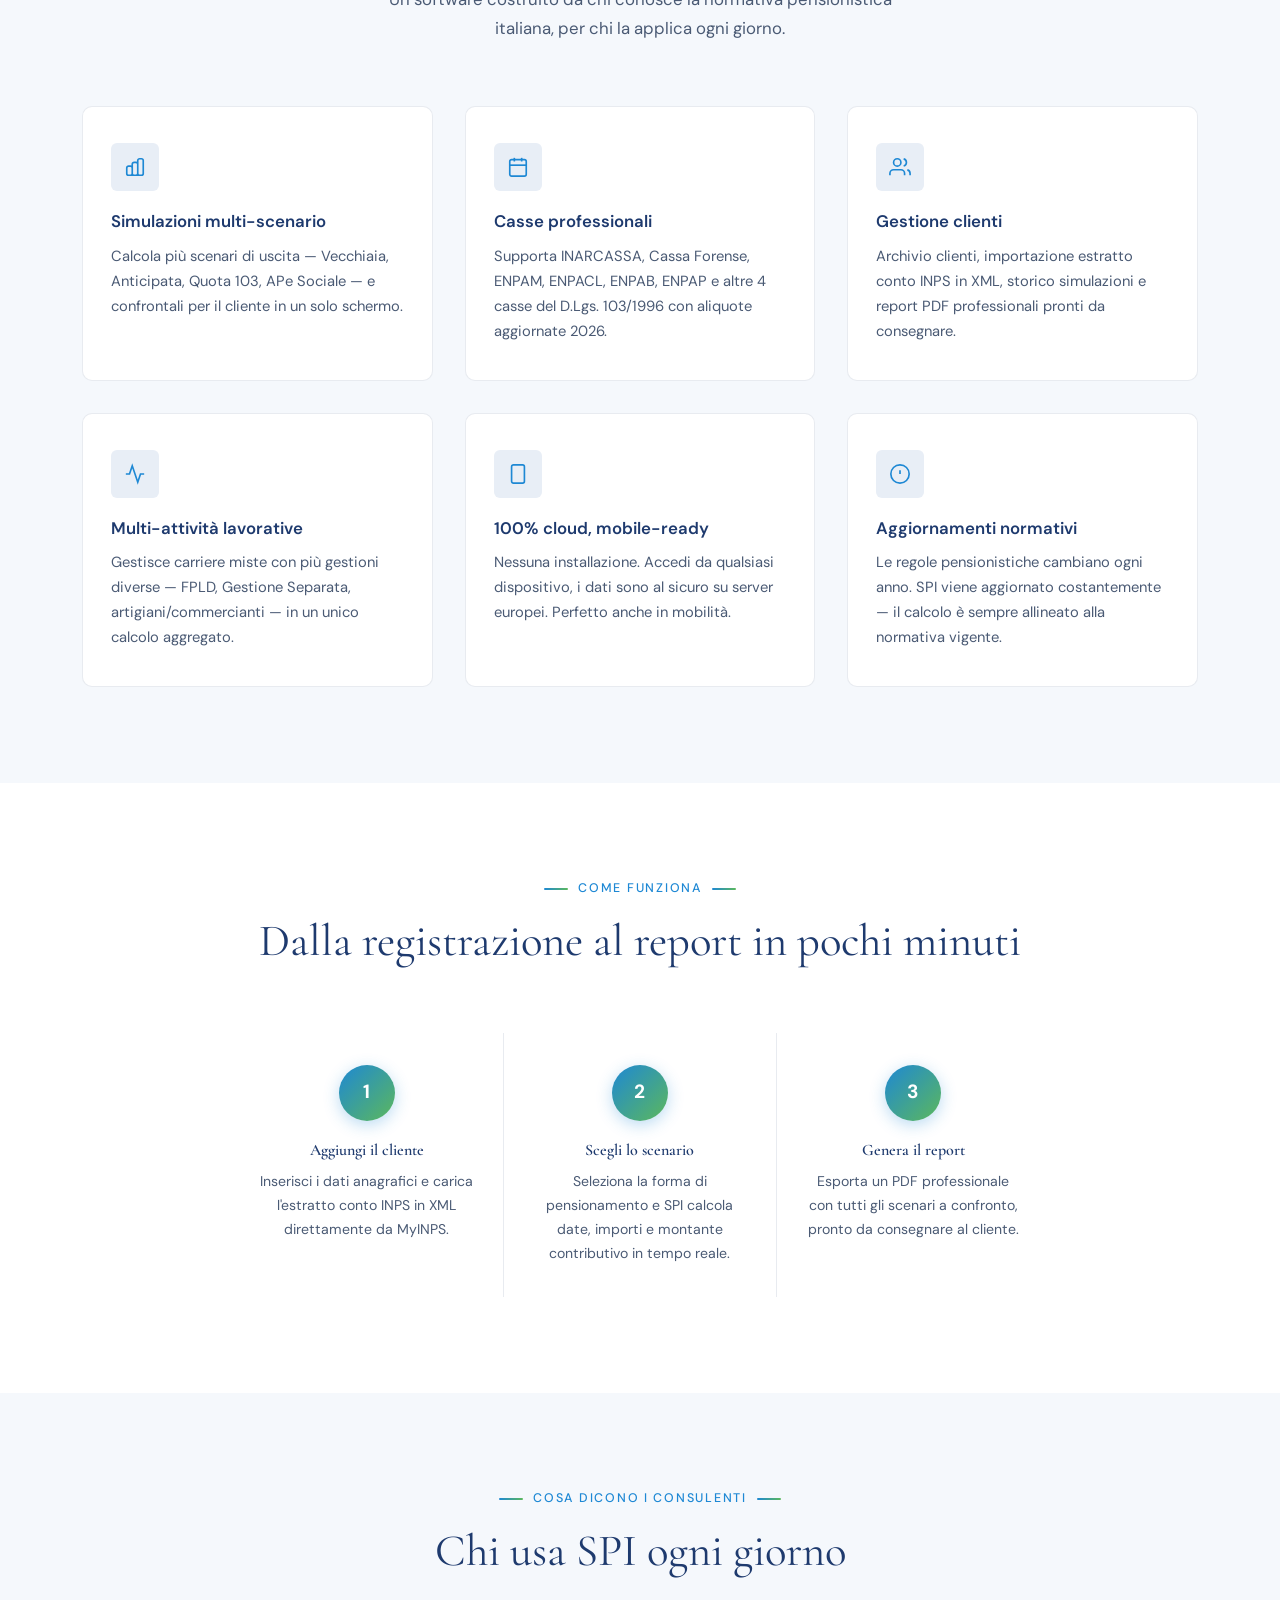
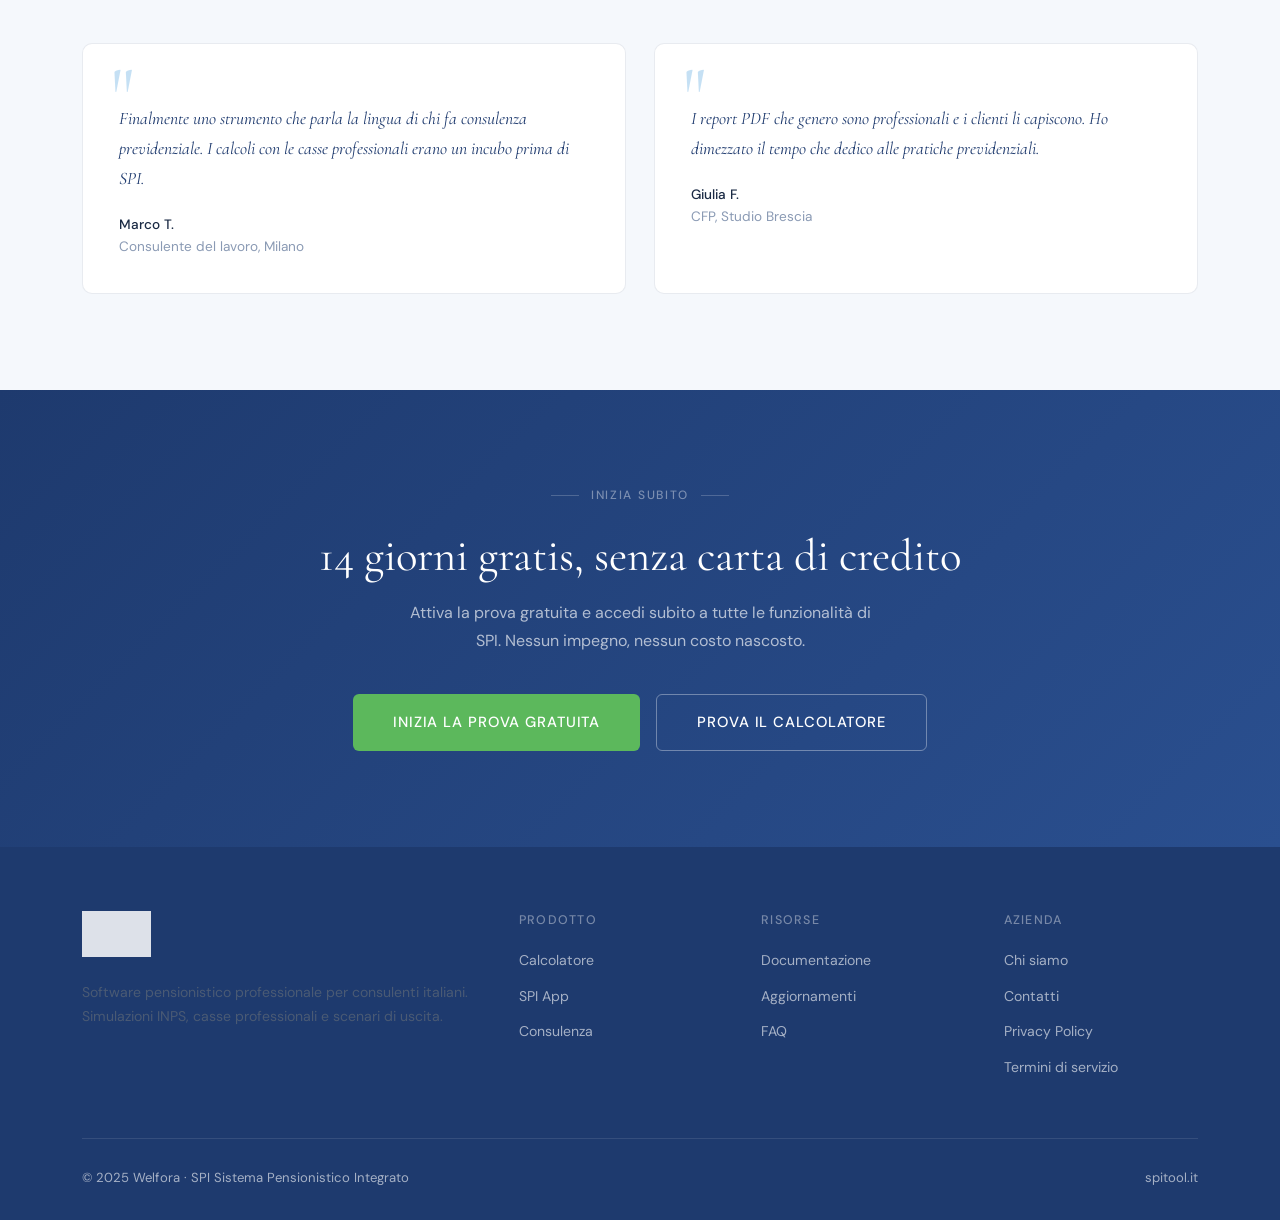
==== commit e0590559: "Add files via upload" ====
--- a/index.html
+++ b/index.html
@@ -13,14 +13,14 @@
   <div class="container">
     <nav class="nav-inner">
       <a href="index.html" class="logo">
-        <img src="logo.png" alt="Welfora" height="36" style="display:block" />
+        <img src="logo.png" alt="Welfora" height="52" style="display:block" />
       </a>
       <ul class="nav-links">
         <li><a href="index.html">Home</a></li>
         <li><a href="calcolatore.html">Calcolatore</a></li>
         <li><a href="consulenza.html">Consulenza</a></li>
-        <li><a href="https://app.spitool.it" target="_blank">
-          <span class="btn btn-primary" style="padding:9px 22px;font-size:0.82rem;">Accedi a SPI</span>
+        <li><a href="login.html">
+          <span class="btn btn-primary" style="padding:9px 22px;font-size:0.82rem;">Accedi al calcolo</span>
         </a></li>
       </ul>
       <button class="nav-toggle" aria-label="Menu"><span></span><span></span><span></span></button>
@@ -198,7 +198,7 @@
     <h2 class="fade-up" style="color:#fff">14 giorni gratis, senza carta di credito</h2>
     <p class="fade-up" style="color:rgba(255,255,255,0.65);margin:16px auto 40px;max-width:480px">Attiva la prova gratuita e accedi subito a tutte le funzionalità di SPI. Nessun impegno, nessun costo nascosto.</p>
     <div style="display:flex;gap:16px;justify-content:center;flex-wrap:wrap">
-      <a href="https://app.spitool.it/register" class="btn btn-green btn-lg">Inizia la prova gratuita</a>
+      <a href="register.html" class="btn btn-green btn-lg">Inizia la prova gratuita</a>
       <a href="calcolatore.html" class="btn btn-outline btn-lg" style="color:#fff;border-color:rgba(255,255,255,0.35)">Prova il calcolatore</a>
     </div>
   </div>
@@ -209,14 +209,14 @@
   <div class="container">
     <div class="footer-grid">
       <div class="footer-brand">
-        <img src="logo.png" alt="Welfora" height="34" style="filter:brightness(0) invert(1);opacity:0.85" />
+        <img src="logo.png" alt="Welfora" height="46" style="filter:brightness(0) invert(1);opacity:0.85" />
         <p>Software pensionistico professionale per consulenti italiani. Simulazioni INPS, casse professionali e scenari di uscita.</p>
       </div>
       <div class="footer-col">
         <h5>Prodotto</h5>
         <ul>
           <li><a href="calcolatore.html">Calcolatore</a></li>
-          <li><a href="https://app.spitool.it">SPI App</a></li>
+          <li><a href="dashboard.html">SPI App</a></li>
           <li><a href="consulenza.html">Consulenza</a></li>
         </ul>
       </div>
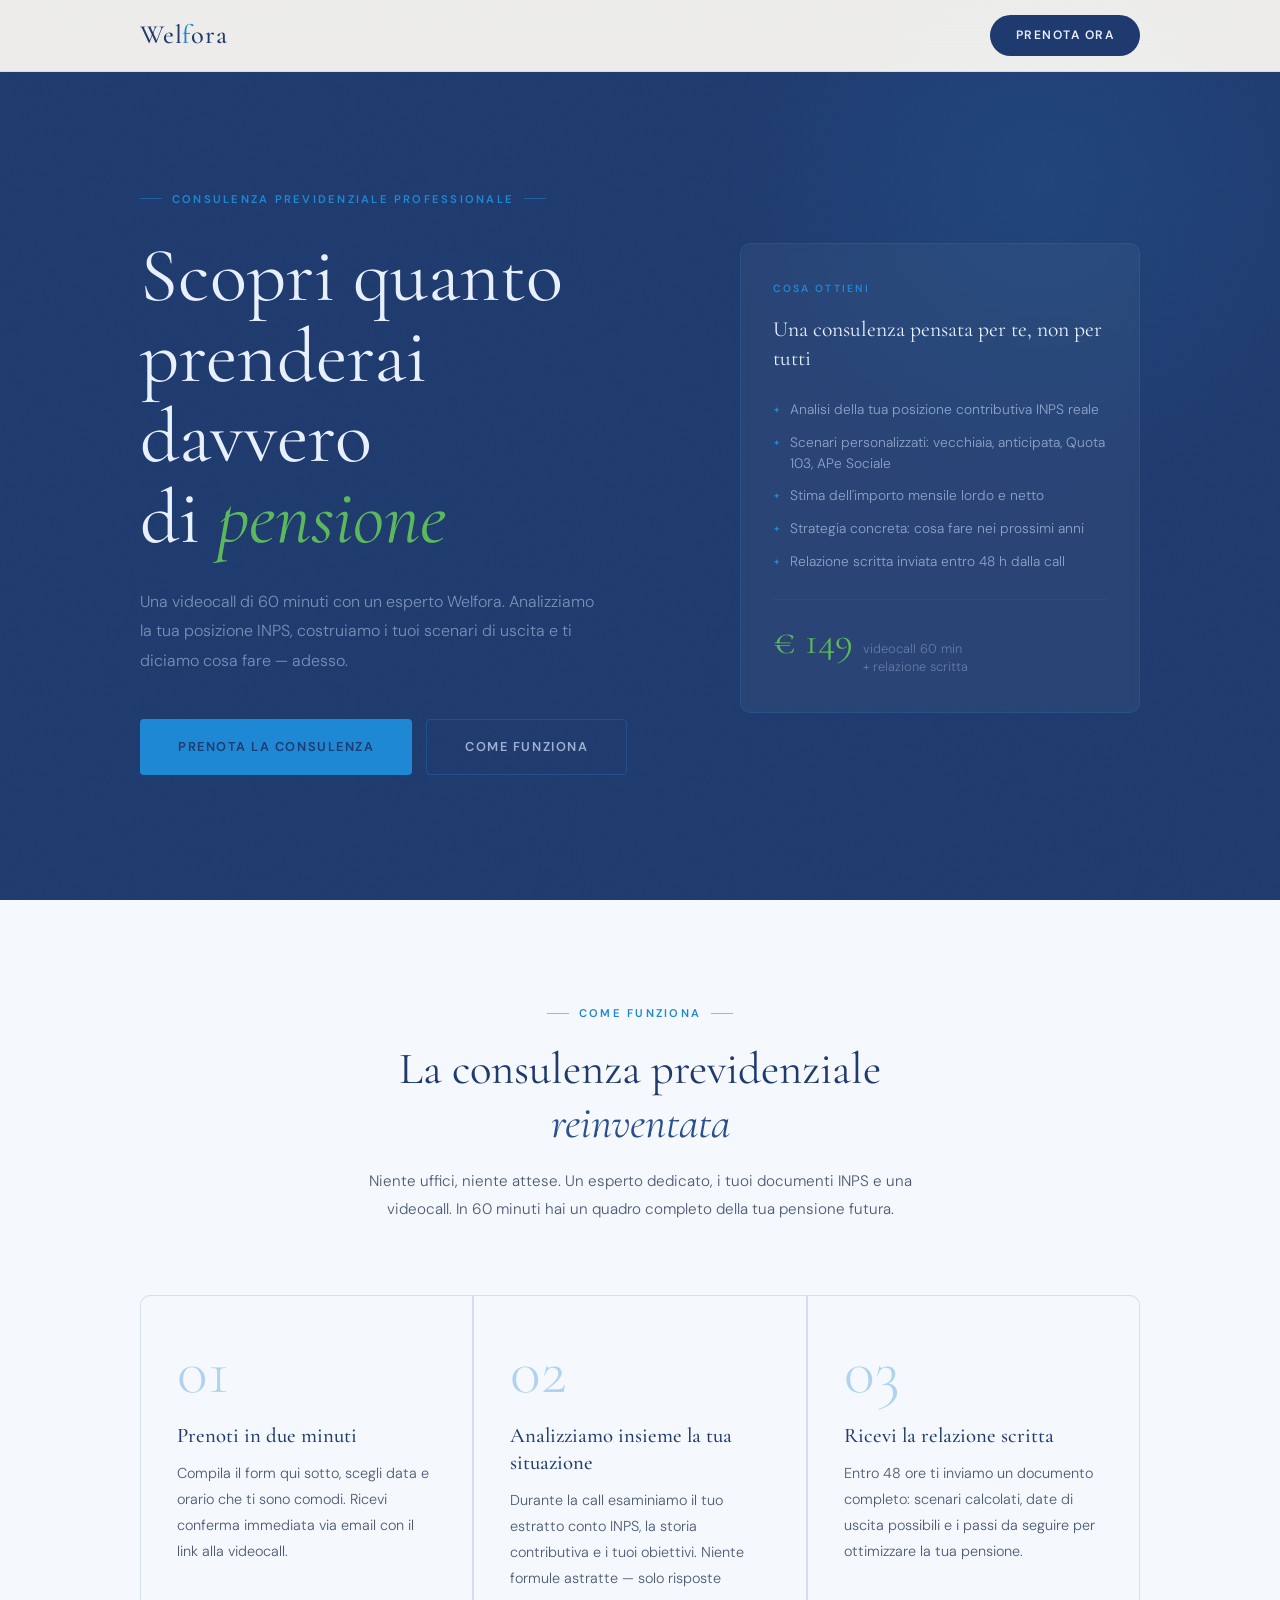
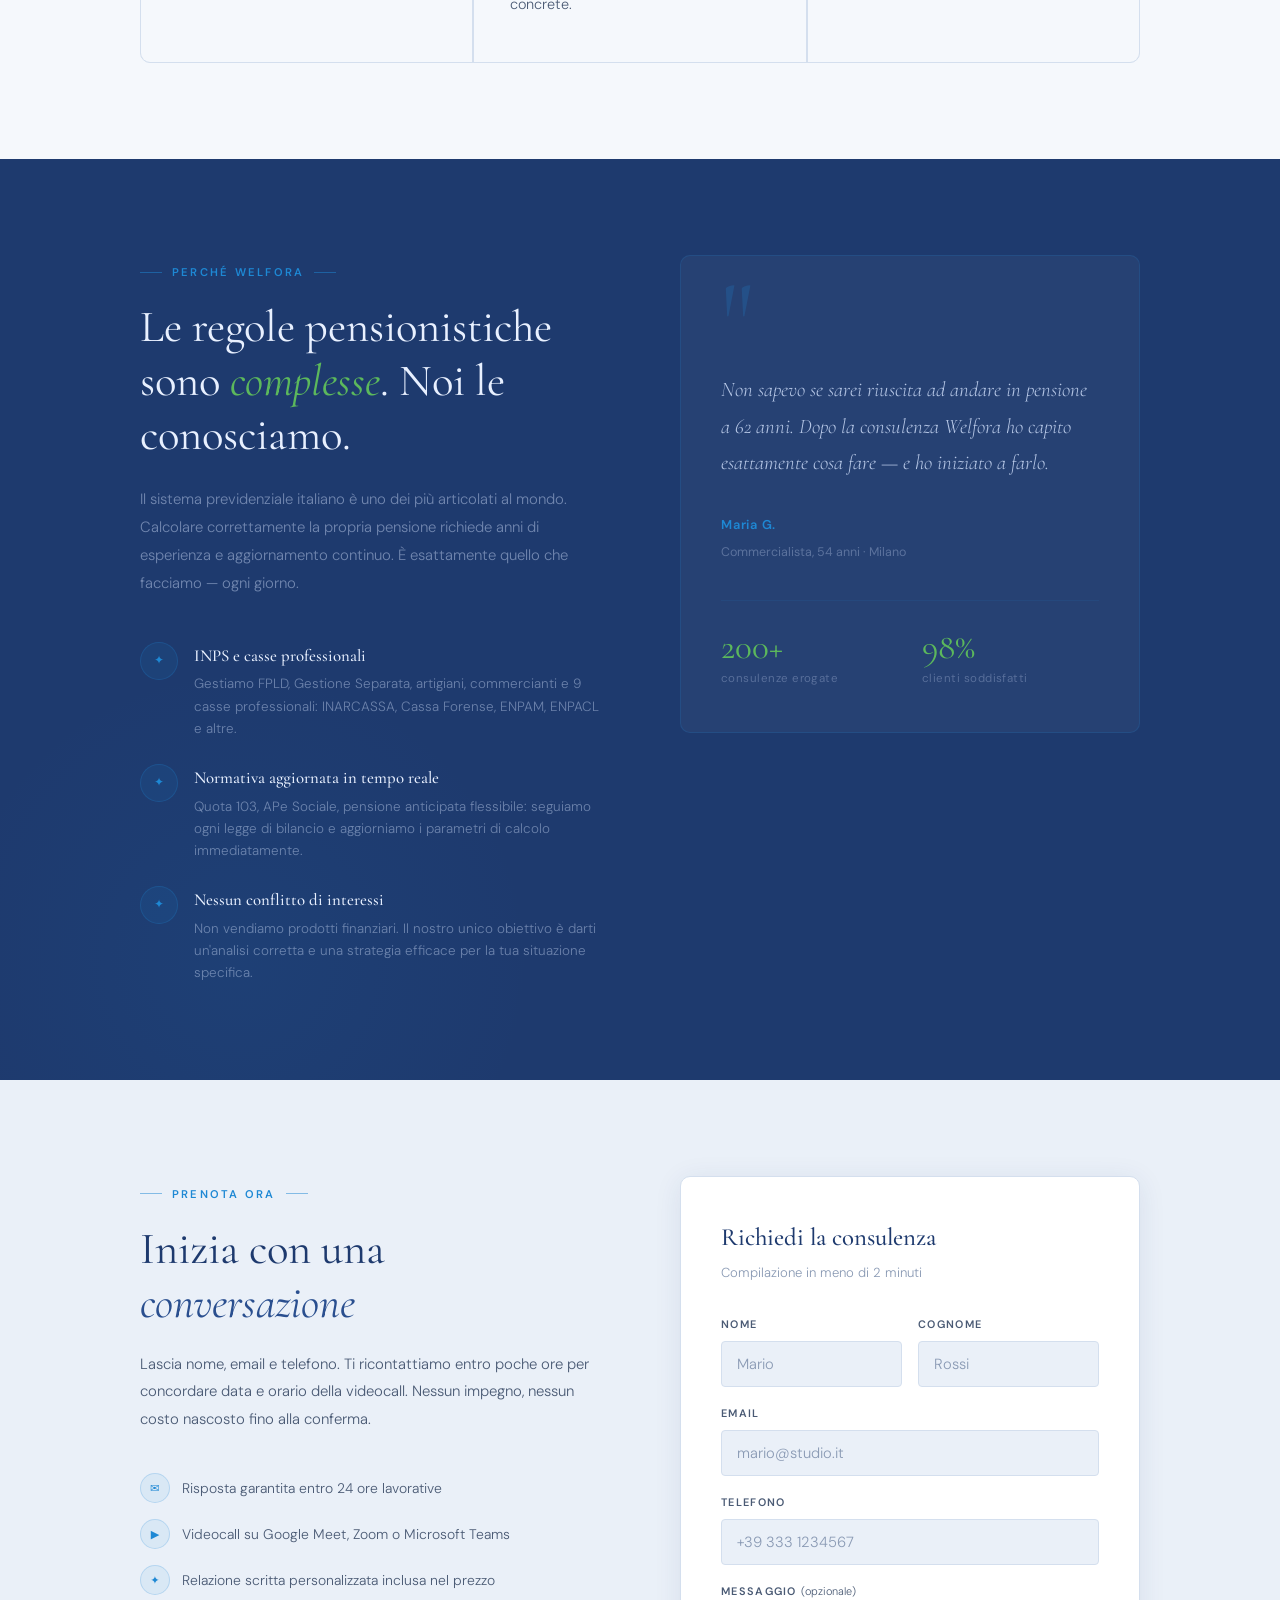
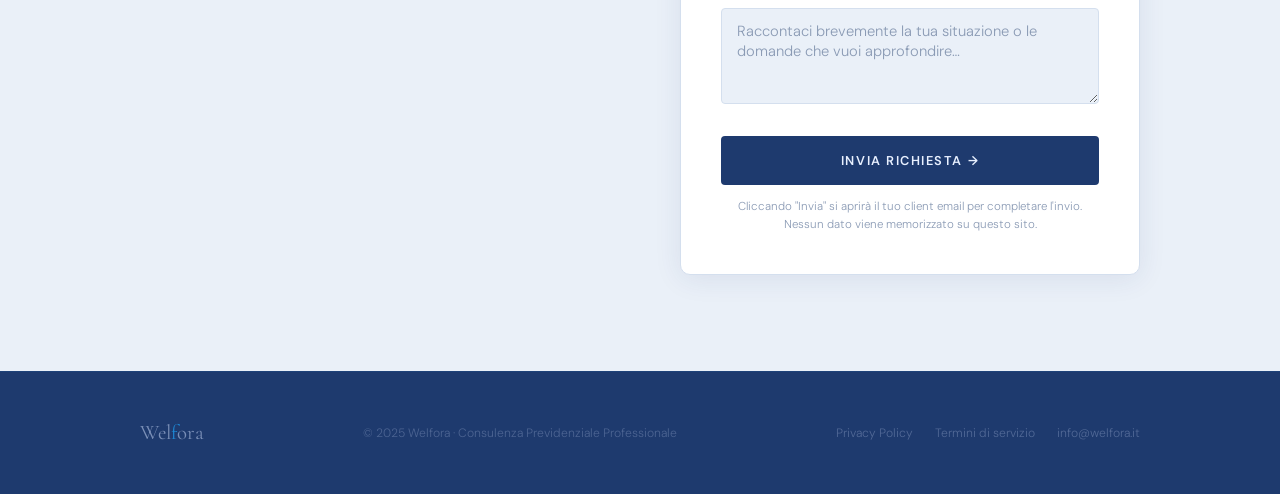
==== commit a357c94a: "Nuova landing page Welfora" ====
--- a/index.html
+++ b/index.html
@@ -3,248 +3,1066 @@
 <head>
   <meta charset="UTF-8" />
   <meta name="viewport" content="width=device-width, initial-scale=1.0" />
-  <title>Welfora — Software pensionistico per consulenti</title>
-  <meta name="description" content="Welfora SPI: simulazione pensionistica professionale per consulenti finanziari, commercialisti e consulenti del lavoro." />
-  <link rel="stylesheet" href="style.css" />
+  <title>Welfora — Consulenza Pensionistica in Videocall</title>
+  <meta name="description" content="Scopri quanto prenderai di pensione. Consulenza previdenziale personalizzata con un esperto Welfora, direttamente in videocall. Analisi completa + relazione scritta." />
+  <link rel="preconnect" href="https://fonts.googleapis.com" />
+  <link rel="preconnect" href="https://fonts.gstatic.com" crossorigin />
+  <link href="https://fonts.googleapis.com/css2?family=Cormorant+Garamond:ital,wght@0,300;0,400;0,500;0,600;1,300;1,400;1,600&family=DM+Sans:wght@300;400;500;600&display=swap" rel="stylesheet" />
+  <style>
+    /* ══════════════════════════════════════════════
+       WELFORA — Design Tokens
+    ══════════════════════════════════════════════ */
+    :root {
+      --cream:       #f5f8fc;
+      --cream-mid:   #eaf0f8;
+      --cream-dark:  #d4dfee;
+      --ivory:       #ffffff;
+      --dark:        #1e3a6e;
+      --dark-mid:    #2a4f8f;
+      --warm-mid:    #4a5a74;
+      --warm-light:  #8a9ab4;
+      --gold:        #1e88d4;
+      --gold-light:  #5cb85c;
+      --gold-pale:   rgba(30,136,212,0.08);
+      --gold-border: rgba(30,136,212,0.20);
+      --shadow:      0 4px 28px rgba(30,58,110,0.09);
+      --shadow-lg:   0 20px 64px rgba(30,58,110,0.15);
+
+      --serif: 'Cormorant Garamond', Georgia, serif;
+      --sans:  'DM Sans', system-ui, sans-serif;
+
+      --r:    4px;
+      --r-lg: 10px;
+      --nav-h: 72px;
+      --max-w: 1080px;
+    }
+
+    *, *::before, *::after { box-sizing: border-box; margin: 0; padding: 0; }
+    html { scroll-behavior: smooth; }
+
+    body {
+      font-family: var(--sans);
+      background: var(--cream);
+      color: var(--dark);
+      font-size: 16px;
+      line-height: 1.65;
+      -webkit-font-smoothing: antialiased;
+    }
+
+    img { display: block; max-width: 100%; }
+    a { color: inherit; text-decoration: none; }
+
+    .container {
+      max-width: var(--max-w);
+      margin: 0 auto;
+      padding: 0 40px;
+    }
+    @media (max-width: 640px) { .container { padding: 0 22px; } }
+
+    /* ══ NAVIGATION ══════════════════════════════ */
+    .nav {
+      position: fixed;
+      top: 0; left: 0; right: 0;
+      z-index: 200;
+      height: var(--nav-h);
+      background: rgba(250,248,243,0.94);
+      backdrop-filter: blur(18px);
+      border-bottom: 1px solid rgba(30,136,212,0.14);
+      transition: box-shadow .3s;
+    }
+    .nav.scrolled { box-shadow: var(--shadow); }
+    .nav__wrap {
+      height: 100%;
+      max-width: var(--max-w);
+      margin: 0 auto;
+      padding: 0 40px;
+      display: flex;
+      align-items: center;
+      justify-content: space-between;
+    }
+    .nav__logo {
+      font-family: var(--serif);
+      font-size: 1.65rem;
+      font-weight: 500;
+      letter-spacing: .03em;
+      color: var(--dark);
+    }
+    .nav__logo em { font-style: normal; color: var(--gold); }
+
+    .nav__pill {
+      display: inline-flex;
+      align-items: center;
+      gap: 8px;
+      padding: 10px 26px;
+      background: var(--dark);
+      color: #e8f0ff;
+      font-family: var(--sans);
+      font-size: .76rem;
+      font-weight: 600;
+      letter-spacing: .12em;
+      text-transform: uppercase;
+      border-radius: 99px;
+      transition: background .2s, transform .2s, box-shadow .2s;
+    }
+    .nav__pill:hover {
+      background: var(--dark-mid);
+      transform: translateY(-1px);
+      box-shadow: 0 6px 20px rgba(30,58,110,.22);
+    }
+    @media (max-width: 640px) {
+      .nav__wrap { padding: 0 22px; }
+      .nav__pill { padding: 9px 18px; }
+    }
+
+    /* ══ BUTTONS ══════════════════════════════════ */
+    .btn {
+      display: inline-flex;
+      align-items: center;
+      gap: 8px;
+      padding: 16px 38px;
+      font-family: var(--sans);
+      font-size: .8rem;
+      font-weight: 600;
+      letter-spacing: .12em;
+      text-transform: uppercase;
+      border: none;
+      border-radius: var(--r);
+      cursor: pointer;
+      transition: transform .2s, box-shadow .2s, background .2s, color .2s;
+      text-decoration: none;
+    }
+    .btn-gold {
+      background: var(--gold);
+      color: var(--dark);
+    }
+    .btn-gold:hover {
+      background: var(--gold-light);
+      transform: translateY(-2px);
+      box-shadow: 0 10px 32px rgba(30,136,212,.35);
+    }
+    .btn-ghost {
+      background: transparent;
+      color: rgba(214,228,255,.7);
+      border: 1px solid rgba(30,136,212,.3);
+    }
+    .btn-ghost:hover {
+      border-color: var(--gold);
+      color: var(--gold-light);
+      transform: translateY(-2px);
+    }
+    .btn-dark {
+      background: var(--dark);
+      color: #e8f0ff;
+    }
+    .btn-dark:hover {
+      background: var(--dark-mid);
+      transform: translateY(-2px);
+      box-shadow: 0 8px 28px rgba(30,58,110,.22);
+    }
+
+    /* ══ EYEBROW ══════════════════════════════════ */
+    .eyebrow {
+      display: inline-flex;
+      align-items: center;
+      gap: 10px;
+      font-family: var(--sans);
+      font-size: .7rem;
+      font-weight: 600;
+      letter-spacing: .2em;
+      text-transform: uppercase;
+      color: var(--gold);
+    }
+    .eyebrow::before, .eyebrow::after {
+      content: '';
+      display: block;
+      width: 22px; height: 1px;
+      background: currentColor;
+      opacity: .5;
+    }
+
+    /* ══ HERO ═════════════════════════════════════ */
+    .hero {
+      min-height: 100vh;
+      background: var(--dark);
+      position: relative;
+      overflow: hidden;
+      display: flex;
+      align-items: center;
+    }
+
+    /* Warm atmospheric glow */
+    .hero__glow-1 {
+      position: absolute;
+      width: 720px; height: 720px;
+      background: radial-gradient(circle, rgba(30,136,212,.13) 0%, transparent 62%);
+      top: -180px; right: -120px;
+      pointer-events: none;
+    }
+    .hero__glow-2 {
+      position: absolute;
+      width: 500px; height: 500px;
+      background: radial-gradient(circle, rgba(30,58,110,.12) 0%, transparent 65%);
+      bottom: -100px; left: -80px;
+      pointer-events: none;
+    }
+    /* Subtle grain */
+    .hero__grain {
+      position: absolute;
+      inset: 0;
+      opacity: .35;
+      pointer-events: none;
+      background-image: url("data:image/svg+xml,%3Csvg xmlns='http://www.w3.org/2000/svg' width='300' height='300'%3E%3Cfilter id='n'%3E%3CfeTurbulence type='fractalNoise' baseFrequency='0.75' numOctaves='4' stitchTiles='stitch'/%3E%3C/filter%3E%3Crect width='300' height='300' filter='url(%23n)' opacity='0.08'/%3E%3C/svg%3E");
+    }
+
+    .hero__inner {
+      position: relative;
+      z-index: 1;
+      width: 100%;
+      max-width: var(--max-w);
+      margin: 0 auto;
+      padding: calc(var(--nav-h) + 64px) 40px 80px;
+      display: grid;
+      grid-template-columns: 1fr 400px;
+      gap: 64px;
+      align-items: center;
+    }
+
+    .hero__eyebrow {
+      margin-bottom: 28px;
+      opacity: 0;
+      animation: slideUp .8s ease .2s forwards;
+    }
+
+    .hero__title {
+      font-family: var(--serif);
+      font-size: clamp(3rem, 6vw, 5.4rem);
+      font-weight: 400;
+      line-height: 1.05;
+      color: #e8f0ff;
+      margin-bottom: 28px;
+      opacity: 0;
+      animation: slideUp .8s ease .35s forwards;
+    }
+    .hero__title em {
+      font-style: italic;
+      color: var(--gold-light);
+    }
+
+    .hero__sub {
+      font-size: 1rem;
+      font-weight: 300;
+      line-height: 1.85;
+      color: rgba(214,228,255,.5);
+      max-width: 460px;
+      margin-bottom: 44px;
+      opacity: 0;
+      animation: slideUp .8s ease .5s forwards;
+    }
+
+    .hero__ctas {
+      display: flex;
+      flex-wrap: wrap;
+      gap: 14px;
+      opacity: 0;
+      animation: slideUp .8s ease .65s forwards;
+    }
+
+    /* Hero offer card */
+    .hero__card {
+      background: rgba(255,255,255,.042);
+      border: 1px solid rgba(30,136,212,.2);
+      border-radius: var(--r-lg);
+      padding: 36px 32px;
+      backdrop-filter: blur(6px);
+      opacity: 0;
+      animation: slideUp .9s ease .55s forwards;
+    }
+    .hero__card-tag {
+      font-size: .65rem;
+      font-weight: 600;
+      letter-spacing: .2em;
+      text-transform: uppercase;
+      color: var(--gold);
+      margin-bottom: 18px;
+    }
+    .hero__card-head {
+      font-family: var(--serif);
+      font-size: 1.35rem;
+      font-weight: 400;
+      color: #e8f0ff;
+      line-height: 1.35;
+      margin-bottom: 26px;
+    }
+    .hero__card-list {
+      list-style: none;
+      display: flex;
+      flex-direction: column;
+      gap: 12px;
+      margin-bottom: 28px;
+    }
+    .hero__card-list li {
+      display: flex;
+      align-items: flex-start;
+      gap: 10px;
+      font-size: .86rem;
+      font-weight: 300;
+      color: rgba(214,228,255,.6);
+      line-height: 1.5;
+    }
+    .hero__card-list li::before {
+      content: '✦';
+      color: var(--gold);
+      font-size: .55rem;
+      margin-top: 5px;
+      flex-shrink: 0;
+    }
+    .hero__card-price {
+      border-top: 1px solid rgba(30,136,212,.14);
+      padding-top: 22px;
+      display: flex;
+      align-items: baseline;
+      gap: 10px;
+      flex-wrap: wrap;
+    }
+    .hero__card-price strong {
+      font-family: var(--serif);
+      font-size: 2.4rem;
+      font-weight: 400;
+      color: var(--gold-light);
+      line-height: 1;
+    }
+    .hero__card-price span {
+      font-size: .8rem;
+      font-weight: 300;
+      color: rgba(214,228,255,.35);
+      line-height: 1.4;
+    }
+
+    /* ══ COME FUNZIONA ════════════════════════════ */
+    .steps {
+      padding: 96px 0;
+      background: var(--cream);
+    }
+    .steps__head {
+      text-align: center;
+      max-width: 580px;
+      margin: 0 auto 72px;
+    }
+    .steps__head .eyebrow { justify-content: center; margin-bottom: 20px; }
+    .steps__title {
+      font-family: var(--serif);
+      font-size: clamp(2rem, 3.5vw, 3rem);
+      font-weight: 400;
+      color: var(--dark);
+      line-height: 1.2;
+      margin-bottom: 18px;
+    }
+    .steps__title em { font-style: italic; color: #2a4f8f; }
+    .steps__sub {
+      font-size: .95rem;
+      font-weight: 300;
+      color: var(--warm-mid);
+      line-height: 1.8;
+    }
+
+    .steps__grid {
+      display: grid;
+      grid-template-columns: repeat(3, 1fr);
+      gap: 2px;
+      background: var(--cream-dark);
+      border-radius: var(--r-lg);
+      overflow: hidden;
+      border: 1px solid var(--cream-dark);
+    }
+    .steps__item {
+      background: var(--cream);
+      padding: 44px 36px;
+    }
+    .steps__num {
+      font-family: var(--serif);
+      font-size: 4rem;
+      font-weight: 300;
+      color: var(--gold);
+      opacity: .32;
+      line-height: 1;
+      margin-bottom: 18px;
+    }
+    .steps__item-title {
+      font-family: var(--serif);
+      font-size: 1.3rem;
+      font-weight: 500;
+      color: var(--dark);
+      margin-bottom: 12px;
+      line-height: 1.3;
+    }
+    .steps__item-text {
+      font-size: .9rem;
+      font-weight: 300;
+      color: var(--warm-mid);
+      line-height: 1.8;
+    }
+
+    /* ══ PERCHÉ WELFORA ═══════════════════════════ */
+    .why {
+      padding: 96px 0;
+      background: var(--dark);
+      position: relative;
+      overflow: hidden;
+    }
+    .why::after {
+      content: '';
+      position: absolute;
+      width: 640px; height: 640px;
+      background: radial-gradient(circle, rgba(30,136,212,.07) 0%, transparent 65%);
+      bottom: -200px; left: -80px;
+      pointer-events: none;
+    }
+    .why__inner {
+      position: relative;
+      z-index: 1;
+      display: grid;
+      grid-template-columns: 1fr 1fr;
+      gap: 80px;
+      align-items: start;
+    }
+    .why__text .eyebrow { margin-bottom: 20px; }
+    .why__title {
+      font-family: var(--serif);
+      font-size: clamp(2rem, 3.5vw, 2.9rem);
+      font-weight: 400;
+      color: #e8f0ff;
+      line-height: 1.2;
+      margin-bottom: 22px;
+    }
+    .why__title em { font-style: italic; color: var(--gold-light); }
+    .why__desc {
+      font-size: .93rem;
+      font-weight: 300;
+      color: rgba(214,228,255,.45);
+      line-height: 1.9;
+      margin-bottom: 44px;
+    }
+    .why__list {
+      list-style: none;
+      display: flex;
+      flex-direction: column;
+      gap: 24px;
+    }
+    .why__list li { display: flex; gap: 16px; align-items: flex-start; }
+    .why__icon {
+      width: 38px; height: 38px;
+      border-radius: 50%;
+      background: rgba(30,136,212,.1);
+      border: 1px solid rgba(30,136,212,.22);
+      display: flex; align-items: center; justify-content: center;
+      flex-shrink: 0;
+      color: var(--gold);
+      font-size: .75rem;
+    }
+    .why__item-title {
+      font-family: var(--serif);
+      font-size: 1.05rem;
+      font-weight: 500;
+      color: #e8f0ff;
+      margin-bottom: 4px;
+    }
+    .why__item-text {
+      font-size: .84rem;
+      font-weight: 300;
+      color: rgba(214,228,255,.42);
+      line-height: 1.65;
+    }
+
+    /* Testimonial card */
+    .why__card {
+      background: rgba(255,255,255,.04);
+      border: 1px solid rgba(30,136,212,.18);
+      border-radius: var(--r-lg);
+      padding: 44px 40px;
+      position: relative;
+    }
+    .why__card-mark {
+      font-family: var(--serif);
+      font-size: 7rem;
+      line-height: .4;
+      color: var(--gold);
+      opacity: .22;
+      margin-bottom: 28px;
+      display: block;
+    }
+    .why__card-quote {
+      font-family: var(--serif);
+      font-size: 1.3rem;
+      font-style: italic;
+      font-weight: 300;
+      color: rgba(214,228,255,.82);
+      line-height: 1.75;
+      margin-bottom: 32px;
+    }
+    .why__card-author strong {
+      display: block;
+      font-family: var(--sans);
+      font-size: .8rem;
+      font-weight: 600;
+      letter-spacing: .06em;
+      color: var(--gold);
+      margin-bottom: 3px;
+    }
+    .why__card-author span {
+      font-size: .78rem;
+      color: rgba(214,228,255,.3);
+    }
+    .why__stats {
+      margin-top: 36px;
+      padding-top: 28px;
+      border-top: 1px solid rgba(30,136,212,.1);
+      display: grid;
+      grid-template-columns: 1fr 1fr;
+      gap: 24px;
+    }
+    .why__stat-val {
+      font-family: var(--serif);
+      font-size: 2.2rem;
+      font-weight: 400;
+      color: var(--gold-light);
+      line-height: 1;
+      margin-bottom: 5px;
+    }
+    .why__stat-key {
+      font-size: .72rem;
+      font-weight: 400;
+      color: rgba(214,228,255,.28);
+      letter-spacing: .04em;
+    }
+
+    /* ══ FORM ═════════════════════════════════════ */
+    .contact {
+      padding: 96px 0;
+      background: var(--cream-mid);
+    }
+    .contact__inner {
+      display: grid;
+      grid-template-columns: 1fr 1fr;
+      gap: 80px;
+      align-items: start;
+    }
+    .contact__info .eyebrow { margin-bottom: 20px; }
+    .contact__title {
+      font-family: var(--serif);
+      font-size: clamp(2rem, 3.5vw, 2.8rem);
+      font-weight: 400;
+      color: var(--dark);
+      line-height: 1.2;
+      margin-bottom: 20px;
+    }
+    .contact__title em { font-style: italic; color: #2a4f8f; }
+    .contact__desc {
+      font-size: .93rem;
+      font-weight: 300;
+      color: var(--warm-mid);
+      line-height: 1.85;
+      margin-bottom: 40px;
+    }
+    .contact__details {
+      display: flex;
+      flex-direction: column;
+      gap: 16px;
+    }
+    .contact__detail {
+      display: flex;
+      align-items: center;
+      gap: 12px;
+      font-size: .87rem;
+      font-weight: 300;
+      color: var(--warm-mid);
+    }
+    .contact__dot {
+      width: 30px; height: 30px;
+      border-radius: 50%;
+      background: var(--gold-pale);
+      border: 1px solid var(--gold-border);
+      display: flex; align-items: center; justify-content: center;
+      flex-shrink: 0;
+      color: var(--gold);
+      font-size: .7rem;
+    }
+
+    /* Form card */
+    .form-wrap {
+      background: var(--ivory);
+      border: 1px solid var(--cream-dark);
+      border-radius: var(--r-lg);
+      padding: 40px;
+      box-shadow: var(--shadow);
+    }
+    .form-wrap__title {
+      font-family: var(--serif);
+      font-size: 1.55rem;
+      font-weight: 500;
+      color: var(--dark);
+      margin-bottom: 4px;
+    }
+    .form-wrap__sub {
+      font-size: .82rem;
+      font-weight: 300;
+      color: var(--warm-light);
+      margin-bottom: 32px;
+    }
+
+    .f-row { display: grid; grid-template-columns: 1fr 1fr; gap: 16px; }
+    .f-group { margin-bottom: 18px; }
+    .f-label {
+      display: block;
+      font-size: .68rem;
+      font-weight: 600;
+      letter-spacing: .12em;
+      text-transform: uppercase;
+      color: var(--warm-mid);
+      margin-bottom: 7px;
+    }
+    .f-label em { font-style: normal; font-weight: 300; text-transform: none; letter-spacing: 0; }
+    .f-input {
+      width: 100%;
+      padding: 12px 15px;
+      background: var(--cream-mid);
+      border: 1px solid var(--cream-dark);
+      border-radius: var(--r);
+      font-family: var(--sans);
+      font-size: .92rem;
+      font-weight: 300;
+      color: var(--dark);
+      transition: border-color .2s, background .2s;
+      appearance: none;
+    }
+    .f-input:focus {
+      outline: none;
+      border-color: var(--gold);
+      background: #fff;
+    }
+    .f-input::placeholder { color: var(--warm-light); }
+    textarea.f-input { resize: vertical; min-height: 96px; }
+
+    .f-submit {
+      width: 100%;
+      justify-content: center;
+      margin-top: 6px;
+      font-size: .8rem;
+    }
+    .f-note {
+      margin-top: 13px;
+      font-size: .72rem;
+      font-weight: 300;
+      color: var(--warm-light);
+      text-align: center;
+      line-height: 1.55;
+    }
+
+    /* Success state */
+    .form-success {
+      display: none;
+      text-align: center;
+      padding: 48px 16px;
+    }
+    .form-success__mark {
+      font-size: 2.8rem;
+      margin-bottom: 18px;
+    }
+    .form-success__title {
+      font-family: var(--serif);
+      font-size: 1.9rem;
+      font-weight: 400;
+      color: var(--dark);
+      margin-bottom: 14px;
+    }
+    .form-success__text {
+      font-size: .9rem;
+      font-weight: 300;
+      color: var(--warm-mid);
+      line-height: 1.75;
+      max-width: 340px;
+      margin: 0 auto;
+    }
+
+    /* ══ FOOTER ════════════════════════════════════ */
+    .footer {
+      background: var(--dark);
+      border-top: 1px solid rgba(30,136,212,.1);
+      padding: 44px 0;
+    }
+    .footer__inner {
+      display: flex;
+      align-items: center;
+      justify-content: space-between;
+      flex-wrap: wrap;
+      gap: 16px;
+    }
+    .footer__logo {
+      font-family: var(--serif);
+      font-size: 1.3rem;
+      font-weight: 400;
+      color: rgba(214,228,255,.5);
+    }
+    .footer__logo em { font-style: normal; color: var(--gold); }
+    .footer__copy {
+      font-size: .76rem;
+      font-weight: 300;
+      color: rgba(214,228,255,.25);
+      text-align: center;
+    }
+    .footer__links {
+      display: flex;
+      gap: 22px;
+    }
+    .footer__links a {
+      font-size: .76rem;
+      font-weight: 300;
+      color: rgba(214,228,255,.28);
+      transition: color .2s;
+    }
+    .footer__links a:hover { color: var(--gold); }
+
+    /* ══ ANIMATIONS ════════════════════════════════ */
+    @keyframes slideUp {
+      from { opacity: 0; transform: translateY(22px); }
+      to   { opacity: 1; transform: translateY(0); }
+    }
+    .reveal {
+      opacity: 0;
+      transform: translateY(26px);
+      transition: opacity .7s ease, transform .7s ease;
+    }
+    .reveal.on { opacity: 1; transform: none; }
+    .reveal-d1 { transition-delay: .1s; }
+    .reveal-d2 { transition-delay: .2s; }
+    .reveal-d3 { transition-delay: .3s; }
+
+    /* ══ RESPONSIVE ════════════════════════════════ */
+    @media (max-width: 960px) {
+      .hero__inner  { grid-template-columns: 1fr; gap: 48px; padding-top: calc(var(--nav-h) + 40px); }
+      .hero__card   { max-width: 480px; }
+      .steps__grid  { grid-template-columns: 1fr; }
+      .why__inner   { grid-template-columns: 1fr; gap: 48px; }
+      .contact__inner { grid-template-columns: 1fr; gap: 48px; }
+    }
+    @media (max-width: 640px) {
+      .steps { padding: 64px 0; }
+      .why   { padding: 64px 0; }
+      .contact { padding: 64px 0; }
+      .f-row { grid-template-columns: 1fr; }
+      .form-wrap { padding: 28px 22px; }
+      .footer__inner { flex-direction: column; align-items: center; text-align: center; }
+      .footer__links { justify-content: center; }
+      .hero__ctas .btn { padding: 14px 28px; }
+    }
+  </style>
 </head>
 <body>
 
-<header class="site-header">
+<!-- ══ NAV ══════════════════════════════════════════════ -->
+<nav class="nav" id="nav">
+  <div class="nav__wrap">
+    <span class="nav__logo">Wel<em>f</em>ora</span>
+    <a href="#contatti" class="nav__pill">Prenota ora</a>
+  </div>
+</nav>
+
+
+<!-- ══ HERO ═════════════════════════════════════════════ -->
+<section class="hero">
+  <div class="hero__glow-1"></div>
+  <div class="hero__glow-2"></div>
+  <div class="hero__grain"></div>
+
+  <div class="hero__inner">
+
+    <!-- Text -->
+    <div>
+      <div class="hero__eyebrow eyebrow">Consulenza previdenziale professionale</div>
+
+      <h1 class="hero__title">
+        Scopri quanto<br/>
+        prenderai davvero<br/>
+        di <em>pensione</em>
+      </h1>
+
+      <p class="hero__sub">
+        Una videocall di 60 minuti con un esperto Welfora. Analizziamo la tua posizione INPS, costruiamo i tuoi scenari di uscita e ti diciamo cosa fare — adesso.
+      </p>
+
+      <div class="hero__ctas">
+        <a href="#contatti" class="btn btn-gold">Prenota la consulenza</a>
+        <a href="#come-funziona" class="btn btn-ghost">Come funziona</a>
+      </div>
+    </div>
+
+    <!-- Offer card -->
+    <div class="hero__card">
+      <div class="hero__card-tag">Cosa ottieni</div>
+      <div class="hero__card-head">Una consulenza pensata per te, non per tutti</div>
+      <ul class="hero__card-list">
+        <li>Analisi della tua posizione contributiva INPS reale</li>
+        <li>Scenari personalizzati: vecchiaia, anticipata, Quota 103, APe Sociale</li>
+        <li>Stima dell'importo mensile lordo e netto</li>
+        <li>Strategia concreta: cosa fare nei prossimi anni</li>
+        <li>Relazione scritta inviata entro 48 h dalla call</li>
+      </ul>
+      <div class="hero__card-price">
+        <strong>€ 149</strong>
+        <span>videocall 60 min<br/>+ relazione scritta</span>
+      </div>
+    </div>
+
+  </div>
+</section>
+
+
+<!-- ══ COME FUNZIONA ════════════════════════════════════ -->
+<section class="steps" id="come-funziona">
   <div class="container">
-    <nav class="nav-inner">
-      <a href="index.html" class="logo">
-        <img src="logo.png" alt="Welfora" height="52" style="display:block" />
-      </a>
-      <ul class="nav-links">
-        <li><a href="index.html">Home</a></li>
-        <li><a href="calcolatore.html">Calcolatore</a></li>
-        <li><a href="consulenza.html">Consulenza</a></li>
-        <li><a href="login.html">
-          <span class="btn btn-primary" style="padding:9px 22px;font-size:0.82rem;">Accedi al calcolo</span>
-        </a></li>
-      </ul>
-      <button class="nav-toggle" aria-label="Menu"><span></span><span></span><span></span></button>
-    </nav>
+
+    <div class="steps__head reveal">
+      <div class="eyebrow">Come funziona</div>
+      <h2 class="steps__title">La consulenza previdenziale<br/><em>reinventata</em></h2>
+      <p class="steps__sub">Niente uffici, niente attese. Un esperto dedicato, i tuoi documenti INPS e una videocall. In 60 minuti hai un quadro completo della tua pensione futura.</p>
+    </div>
+
+    <div class="steps__grid reveal">
+      <div class="steps__item">
+        <div class="steps__num">01</div>
+        <h3 class="steps__item-title">Prenoti in due minuti</h3>
+        <p class="steps__item-text">Compila il form qui sotto, scegli data e orario che ti sono comodi. Ricevi conferma immediata via email con il link alla videocall.</p>
+      </div>
+      <div class="steps__item">
+        <div class="steps__num">02</div>
+        <h3 class="steps__item-title">Analizziamo insieme la tua situazione</h3>
+        <p class="steps__item-text">Durante la call esaminiamo il tuo estratto conto INPS, la storia contributiva e i tuoi obiettivi. Niente formule astratte — solo risposte concrete.</p>
+      </div>
+      <div class="steps__item">
+        <div class="steps__num">03</div>
+        <h3 class="steps__item-title">Ricevi la relazione scritta</h3>
+        <p class="steps__item-text">Entro 48 ore ti inviamo un documento completo: scenari calcolati, date di uscita possibili e i passi da seguire per ottimizzare la tua pensione.</p>
+      </div>
+    </div>
+
   </div>
-</header>
-
-<!-- HERO -->
-<section class="hero">
-  <div class="hero-bg"></div>
+</section>
+
+
+<!-- ══ PERCHÉ WELFORA ════════════════════════════════════ -->
+<section class="why">
   <div class="container">
-    <div class="hero-grid">
-      <div class="hero-text">
-        <div class="hero-eyebrow">Software pensionistico professionale</div>
-        <h1>La pensione, calcolata <em>con precisione</em></h1>
-        <p class="hero-subtitle">
-          SPI di Welfora è lo strumento di simulazione pensionistica progettato per consulenti finanziari, commercialisti e consulenti del lavoro. Scenari INPS, casse professionali e molto altro.
-        </p>
-        <div class="hero-actions">
-          <a href="calcolatore.html" class="btn btn-primary btn-lg">Prova il calcolatore</a>
-          <a href="consulenza.html" class="btn btn-outline btn-lg">Prenota consulenza</a>
+    <div class="why__inner">
+
+      <!-- Left: reasons -->
+      <div class="why__text reveal">
+        <div class="eyebrow">Perché Welfora</div>
+        <h2 class="why__title">Le regole pensionistiche sono <em>complesse</em>. Noi le conosciamo.</h2>
+        <p class="why__desc">Il sistema previdenziale italiano è uno dei più articolati al mondo. Calcolare correttamente la propria pensione richiede anni di esperienza e aggiornamento continuo. È esattamente quello che facciamo — ogni giorno.</p>
+        <ul class="why__list">
+          <li>
+            <div class="why__icon">✦</div>
+            <div>
+              <div class="why__item-title">INPS e casse professionali</div>
+              <div class="why__item-text">Gestiamo FPLD, Gestione Separata, artigiani, commercianti e 9 casse professionali: INARCASSA, Cassa Forense, ENPAM, ENPACL e altre.</div>
+            </div>
+          </li>
+          <li>
+            <div class="why__icon">✦</div>
+            <div>
+              <div class="why__item-title">Normativa aggiornata in tempo reale</div>
+              <div class="why__item-text">Quota 103, APe Sociale, pensione anticipata flessibile: seguiamo ogni legge di bilancio e aggiorniamo i parametri di calcolo immediatamente.</div>
+            </div>
+          </li>
+          <li>
+            <div class="why__icon">✦</div>
+            <div>
+              <div class="why__item-title">Nessun conflitto di interessi</div>
+              <div class="why__item-text">Non vendiamo prodotti finanziari. Il nostro unico obiettivo è darti un'analisi corretta e una strategia efficace per la tua situazione specifica.</div>
+            </div>
+          </li>
+        </ul>
+      </div>
+
+      <!-- Right: testimonial -->
+      <div class="why__card reveal reveal-d2">
+        <span class="why__card-mark">"</span>
+        <p class="why__card-quote">Non sapevo se sarei riuscita ad andare in pensione a 62 anni. Dopo la consulenza Welfora ho capito esattamente cosa fare — e ho iniziato a farlo.</p>
+        <div class="why__card-author">
+          <strong>Maria G.</strong>
+          <span>Commercialista, 54 anni · Milano</span>
+        </div>
+        <div class="why__stats">
+          <div>
+            <div class="why__stat-val">200+</div>
+            <div class="why__stat-key">consulenze erogate</div>
+          </div>
+          <div>
+            <div class="why__stat-val">98%</div>
+            <div class="why__stat-key">clienti soddisfatti</div>
+          </div>
         </div>
       </div>
-      <div class="hero-visual">
-        <div class="hero-badge">Nuovo<br/>2025</div>
-        <div class="hero-card">
-          <div class="hero-card-label">Simulazione pensione</div>
-          <div class="hero-card-value">€ 1.840</div>
-          <div class="hero-card-sub">stima mensile lorda · età uscita 67</div>
-          <div class="hero-card-bars">
-            <div class="bar-row">
-              <span class="bar-label">Retributivo</span>
-              <div class="bar-track"><div class="bar-fill" style="width:62%"></div></div>
-              <span class="bar-amount">€ 1.140</span>
-            </div>
-            <div class="bar-row">
-              <span class="bar-label">Contributivo</span>
-              <div class="bar-track"><div class="bar-fill green" style="width:38%"></div></div>
-              <span class="bar-amount">€ 700</span>
-            </div>
-            <div class="bar-row">
-              <span class="bar-label">Integrativa</span>
-              <div class="bar-track"><div class="bar-fill" style="width:18%;opacity:0.35"></div></div>
-              <span class="bar-amount">+ auspic.</span>
-            </div>
+
+    </div>
+  </div>
+</section>
+
+
+<!-- ══ CONTATTI / FORM ════════════════════════════════════ -->
+<section class="contact" id="contatti">
+  <div class="container">
+    <div class="contact__inner">
+
+      <!-- Info -->
+      <div class="contact__info reveal">
+        <div class="eyebrow">Prenota ora</div>
+        <h2 class="contact__title">Inizia con una<br/><em>conversazione</em></h2>
+        <p class="contact__desc">Lascia nome, email e telefono. Ti ricontattiamo entro poche ore per concordare data e orario della videocall. Nessun impegno, nessun costo nascosto fino alla conferma.</p>
+        <div class="contact__details">
+          <div class="contact__detail">
+            <div class="contact__dot">✉</div>
+            <span>Risposta garantita entro 24 ore lavorative</span>
+          </div>
+          <div class="contact__detail">
+            <div class="contact__dot">▶</div>
+            <span>Videocall su Google Meet, Zoom o Microsoft Teams</span>
+          </div>
+          <div class="contact__detail">
+            <div class="contact__dot">✦</div>
+            <span>Relazione scritta personalizzata inclusa nel prezzo</span>
           </div>
         </div>
+      </div>
+
+      <!-- Form -->
+      <div class="form-wrap reveal reveal-d2" id="formWrap">
+
+        <div id="formContent">
+          <div class="form-wrap__title">Richiedi la consulenza</div>
+          <div class="form-wrap__sub">Compilazione in meno di 2 minuti</div>
+
+          <form id="contactForm" novalidate>
+            <div class="f-row">
+              <div class="f-group">
+                <label class="f-label" for="nome">Nome</label>
+                <input class="f-input" type="text" id="nome" name="nome" placeholder="Mario" required />
+              </div>
+              <div class="f-group">
+                <label class="f-label" for="cognome">Cognome</label>
+                <input class="f-input" type="text" id="cognome" name="cognome" placeholder="Rossi" required />
+              </div>
+            </div>
+
+            <div class="f-group">
+              <label class="f-label" for="email">Email</label>
+              <input class="f-input" type="email" id="email" name="email" placeholder="mario@studio.it" required />
+            </div>
+
+            <div class="f-group">
+              <label class="f-label" for="telefono">Telefono</label>
+              <input class="f-input" type="tel" id="telefono" name="telefono" placeholder="+39 333 1234567" required />
+            </div>
+
+            <div class="f-group">
+              <label class="f-label" for="messaggio">Messaggio <em>(opzionale)</em></label>
+              <textarea class="f-input" id="messaggio" name="messaggio" placeholder="Raccontaci brevemente la tua situazione o le domande che vuoi approfondire…"></textarea>
+            </div>
+
+            <button type="submit" class="btn btn-dark f-submit">
+              Invia richiesta →
+            </button>
+            <p class="f-note">Cliccando "Invia" si aprirà il tuo client email per completare l'invio.<br/>Nessun dato viene memorizzato su questo sito.</p>
+          </form>
+        </div>
+
+        <div class="form-success" id="formSuccess">
+          <div class="form-success__mark">✦</div>
+          <h3 class="form-success__title">Richiesta inviata</h3>
+          <p class="form-success__text">Grazie! Ti ricontattiamo entro 24 ore lavorative per concordare data e orario della tua consulenza.</p>
+        </div>
+
       </div>
     </div>
   </div>
 </section>
 
-<!-- STATS -->
-<section class="section section-alt">
+
+<!-- ══ FOOTER ════════════════════════════════════════════ -->
+<footer class="footer">
   <div class="container">
-    <div class="stats-row">
-      <div class="stat-item fade-up"><span class="stat-number" data-target="9">0</span><span class="stat-label">Casse professionali integrate</span></div>
-      <div class="stat-item fade-up"><span class="stat-number" data-target="14">0</span><span class="stat-label">Giorni di prova gratuita</span></div>
-      <div class="stat-item fade-up"><span class="stat-number" data-target="3">0</span><span class="stat-label">Categorie gestione INPS</span></div>
-      <div class="stat-item fade-up"><span class="stat-number" data-target="100">0</span><span class="stat-label">% cloud · nessun install</span></div>
-    </div>
-  </div>
-</section>
-
-<!-- FEATURES -->
-<section class="section">
-  <div class="container">
-    <div class="section-header fade-up">
-      <div class="section-eyebrow">Perché SPI</div>
-      <h2>Tutto ciò che serve al consulente previdenziale</h2>
-      <p>Un software costruito da chi conosce la normativa pensionistica italiana, per chi la applica ogni giorno.</p>
-    </div>
-    <div class="features-grid">
-      <div class="feature-card fade-up">
-        <div class="feature-icon">
-          <svg width="22" height="22" viewBox="0 0 24 24" fill="none" stroke="currentColor" stroke-width="1.8"><path d="M9 19v-6a2 2 0 00-2-2H5a2 2 0 00-2 2v6a2 2 0 002 2h2a2 2 0 002-2zm0 0V9a2 2 0 012-2h2a2 2 0 012 2v10m-6 0a2 2 0 002 2h2a2 2 0 002-2m0 0V5a2 2 0 012-2h2a2 2 0 012 2v14a2 2 0 01-2 2h-2a2 2 0 01-2-2z"/></svg>
-        </div>
-        <h4>Simulazioni multi-scenario</h4>
-        <p>Calcola più scenari di uscita — Vecchiaia, Anticipata, Quota 103, APe Sociale — e confrontali per il cliente in un solo schermo.</p>
-      </div>
-      <div class="feature-card fade-up">
-        <div class="feature-icon">
-          <svg width="22" height="22" viewBox="0 0 24 24" fill="none" stroke="currentColor" stroke-width="1.8"><rect x="3" y="4" width="18" height="18" rx="2"/><line x1="16" y1="2" x2="16" y2="6"/><line x1="8" y1="2" x2="8" y2="6"/><line x1="3" y1="10" x2="21" y2="10"/></svg>
-        </div>
-        <h4>Casse professionali</h4>
-        <p>Supporta INARCASSA, Cassa Forense, ENPAM, ENPACL, ENPAB, ENPAP e altre 4 casse del D.Lgs. 103/1996 con aliquote aggiornate 2026.</p>
-      </div>
-      <div class="feature-card fade-up">
-        <div class="feature-icon">
-          <svg width="22" height="22" viewBox="0 0 24 24" fill="none" stroke="currentColor" stroke-width="1.8"><path d="M17 21v-2a4 4 0 0 0-4-4H5a4 4 0 0 0-4 4v2"/><circle cx="9" cy="7" r="4"/><path d="M23 21v-2a4 4 0 0 0-3-3.87"/><path d="M16 3.13a4 4 0 0 1 0 7.75"/></svg>
-        </div>
-        <h4>Gestione clienti</h4>
-        <p>Archivio clienti, importazione estratto conto INPS in XML, storico simulazioni e report PDF professionali pronti da consegnare.</p>
-      </div>
-      <div class="feature-card fade-up">
-        <div class="feature-icon">
-          <svg width="22" height="22" viewBox="0 0 24 24" fill="none" stroke="currentColor" stroke-width="1.8"><polyline points="22 12 18 12 15 21 9 3 6 12 2 12"/></svg>
-        </div>
-        <h4>Multi-attività lavorative</h4>
-        <p>Gestisce carriere miste con più gestioni diverse — FPLD, Gestione Separata, artigiani/commercianti — in un unico calcolo aggregato.</p>
-      </div>
-      <div class="feature-card fade-up">
-        <div class="feature-icon">
-          <svg width="22" height="22" viewBox="0 0 24 24" fill="none" stroke="currentColor" stroke-width="1.8"><rect x="5" y="2" width="14" height="20" rx="2"/><line x1="12" y1="18" x2="12.01" y2="18"/></svg>
-        </div>
-        <h4>100% cloud, mobile-ready</h4>
-        <p>Nessuna installazione. Accedi da qualsiasi dispositivo, i dati sono al sicuro su server europei. Perfetto anche in mobilità.</p>
-      </div>
-      <div class="feature-card fade-up">
-        <div class="feature-icon">
-          <svg width="22" height="22" viewBox="0 0 24 24" fill="none" stroke="currentColor" stroke-width="1.8"><circle cx="12" cy="12" r="10"/><line x1="12" y1="8" x2="12" y2="12"/><line x1="12" y1="16" x2="12.01" y2="16"/></svg>
-        </div>
-        <h4>Aggiornamenti normativi</h4>
-        <p>Le regole pensionistiche cambiano ogni anno. SPI viene aggiornato costantemente — il calcolo è sempre allineato alla normativa vigente.</p>
+    <div class="footer__inner">
+      <span class="footer__logo">Wel<em>f</em>ora</span>
+      <span class="footer__copy">© 2025 Welfora · Consulenza Previdenziale Professionale</span>
+      <div class="footer__links">
+        <a href="#">Privacy Policy</a>
+        <a href="#">Termini di servizio</a>
+        <a href="mailto:info@welfora.it">info@welfora.it</a>
       </div>
     </div>
   </div>
-</section>
-
-<!-- HOW IT WORKS -->
-<section class="section section-alt">
-  <div class="container">
-    <div class="section-header fade-up">
-      <div class="section-eyebrow">Come funziona</div>
-      <h2>Dalla registrazione al report in pochi minuti</h2>
-    </div>
-    <div style="display:grid;grid-template-columns:repeat(3,1fr);gap:0;max-width:820px;margin:0 auto">
-      <div class="fade-up" style="text-align:center;padding:32px 28px">
-        <div style="width:56px;height:56px;background:linear-gradient(135deg,var(--blue),var(--green));border-radius:50%;display:flex;align-items:center;justify-content:center;margin:0 auto 20px;color:#fff;font-weight:700;font-size:1.2rem;box-shadow:0 4px 16px rgba(30,136,212,0.3)">1</div>
-        <h4 style="font-size:1rem;font-weight:600;margin-bottom:10px;color:var(--navy)">Aggiungi il cliente</h4>
-        <p style="font-size:0.88rem">Inserisci i dati anagrafici e carica l'estratto conto INPS in XML direttamente da MyINPS.</p>
-      </div>
-      <div class="fade-up" style="text-align:center;padding:32px 28px;border-left:1px solid var(--border);border-right:1px solid var(--border)">
-        <div style="width:56px;height:56px;background:linear-gradient(135deg,var(--blue),var(--green));border-radius:50%;display:flex;align-items:center;justify-content:center;margin:0 auto 20px;color:#fff;font-weight:700;font-size:1.2rem;box-shadow:0 4px 16px rgba(30,136,212,0.3)">2</div>
-        <h4 style="font-size:1rem;font-weight:600;margin-bottom:10px;color:var(--navy)">Scegli lo scenario</h4>
-        <p style="font-size:0.88rem">Seleziona la forma di pensionamento e SPI calcola date, importi e montante contributivo in tempo reale.</p>
-      </div>
-      <div class="fade-up" style="text-align:center;padding:32px 28px">
-        <div style="width:56px;height:56px;background:linear-gradient(135deg,var(--blue),var(--green));border-radius:50%;display:flex;align-items:center;justify-content:center;margin:0 auto 20px;color:#fff;font-weight:700;font-size:1.2rem;box-shadow:0 4px 16px rgba(30,136,212,0.3)">3</div>
-        <h4 style="font-size:1rem;font-weight:600;margin-bottom:10px;color:var(--navy)">Genera il report</h4>
-        <p style="font-size:0.88rem">Esporta un PDF professionale con tutti gli scenari a confronto, pronto da consegnare al cliente.</p>
-      </div>
-    </div>
-  </div>
-</section>
-
-<!-- TESTIMONIALS -->
-<section class="section">
-  <div class="container">
-    <div class="section-header fade-up">
-      <div class="section-eyebrow">Cosa dicono i consulenti</div>
-      <h2>Chi usa SPI ogni giorno</h2>
-    </div>
-    <div class="testimonial-grid">
-      <div class="testimonial-card fade-up">
-        <p class="testimonial-text">Finalmente uno strumento che parla la lingua di chi fa consulenza previdenziale. I calcoli con le casse professionali erano un incubo prima di SPI.</p>
-        <div class="testimonial-author"><strong>Marco T.</strong>Consulente del lavoro, Milano</div>
-      </div>
-      <div class="testimonial-card fade-up">
-        <p class="testimonial-text">I report PDF che genero sono professionali e i clienti li capiscono. Ho dimezzato il tempo che dedico alle pratiche previdenziali.</p>
-        <div class="testimonial-author"><strong>Giulia F.</strong>CFP, Studio Brescia</div>
-      </div>
-    </div>
-  </div>
-</section>
-
-<!-- CTA -->
-<section class="cta-section">
-  <div class="container">
-    <div style="display:flex;align-items:center;justify-content:center;gap:12px;margin-bottom:24px">
-      <div style="width:28px;height:1px;background:rgba(255,255,255,0.2)"></div>
-      <span style="font-size:0.75rem;letter-spacing:0.14em;text-transform:uppercase;color:rgba(255,255,255,0.4);font-weight:500">Inizia subito</span>
-      <div style="width:28px;height:1px;background:rgba(255,255,255,0.2)"></div>
-    </div>
-    <h2 class="fade-up" style="color:#fff">14 giorni gratis, senza carta di credito</h2>
-    <p class="fade-up" style="color:rgba(255,255,255,0.65);margin:16px auto 40px;max-width:480px">Attiva la prova gratuita e accedi subito a tutte le funzionalità di SPI. Nessun impegno, nessun costo nascosto.</p>
-    <div style="display:flex;gap:16px;justify-content:center;flex-wrap:wrap">
-      <a href="register.html" class="btn btn-green btn-lg">Inizia la prova gratuita</a>
-      <a href="calcolatore.html" class="btn btn-outline btn-lg" style="color:#fff;border-color:rgba(255,255,255,0.35)">Prova il calcolatore</a>
-    </div>
-  </div>
-</section>
-
-<!-- FOOTER -->
-<footer class="site-footer">
-  <div class="container">
-    <div class="footer-grid">
-      <div class="footer-brand">
-        <img src="logo.png" alt="Welfora" height="46" style="filter:brightness(0) invert(1);opacity:0.85" />
-        <p>Software pensionistico professionale per consulenti italiani. Simulazioni INPS, casse professionali e scenari di uscita.</p>
-      </div>
-      <div class="footer-col">
-        <h5>Prodotto</h5>
-        <ul>
-          <li><a href="calcolatore.html">Calcolatore</a></li>
-          <li><a href="dashboard.html">SPI App</a></li>
-          <li><a href="consulenza.html">Consulenza</a></li>
-        </ul>
-      </div>
-      <div class="footer-col">
-        <h5>Risorse</h5>
-        <ul>
-          <li><a href="#">Documentazione</a></li>
-          <li><a href="#">Aggiornamenti</a></li>
-          <li><a href="#">FAQ</a></li>
-        </ul>
-      </div>
-      <div class="footer-col">
-        <h5>Azienda</h5>
-        <ul>
-          <li><a href="#">Chi siamo</a></li>
-          <li><a href="#">Contatti</a></li>
-          <li><a href="#">Privacy Policy</a></li>
-          <li><a href="#">Termini di servizio</a></li>
-        </ul>
-      </div>
-    </div>
-    <div class="footer-bottom">
-      <span>© 2025 Welfora · SPI Sistema Pensionistico Integrato</span>
-      <span>spitool.it</span>
-    </div>
-  </div>
 </footer>
 
-<script src="main.js"></script>
+
+<script>
+  // Nav shadow on scroll
+  const nav = document.getElementById('nav');
+  window.addEventListener('scroll', () => {
+    nav.classList.toggle('scrolled', window.scrollY > 20);
+  }, { passive: true });
+
+  // Reveal on scroll
+  const revealEls = document.querySelectorAll('.reveal');
+  const revealObs = new IntersectionObserver(entries => {
+    entries.forEach(e => {
+      if (e.isIntersecting) {
+        e.target.classList.add('on');
+        revealObs.unobserve(e.target);
+      }
+    });
+  }, { threshold: 0.1 });
+  revealEls.forEach(el => revealObs.observe(el));
+
+  // Form → mailto
+  document.getElementById('contactForm').addEventListener('submit', function (e) {
+    e.preventDefault();
+
+    const nome     = document.getElementById('nome').value.trim();
+    const cognome  = document.getElementById('cognome').value.trim();
+    const email    = document.getElementById('email').value.trim();
+    const telefono = document.getElementById('telefono').value.trim();
+    const msg      = document.getElementById('messaggio').value.trim();
+
+    if (!nome || !cognome || !email || !telefono) {
+      alert('Compila tutti i campi obbligatori per procedere.');
+      return;
+    }
+    if (!email.includes('@')) {
+      alert('Inserisci un indirizzo email valido.');
+      return;
+    }
+
+    const subject = encodeURIComponent(
+      'Consulenza pensionistica — ' + nome + ' ' + cognome
+    );
+    const body = encodeURIComponent(
+      'Gentile team Welfora,\n\n' +
+      'Richiedo una consulenza pensionistica in videocall.\n\n' +
+      'Nome: ' + nome + ' ' + cognome + '\n' +
+      'Email: ' + email + '\n' +
+      'Telefono: ' + telefono + '\n\n' +
+      (msg ? 'Messaggio:\n' + msg + '\n\n' : '') +
+      'Cordiali saluti,\n' + nome + ' ' + cognome
+    );
+
+    // Open mail client
+    window.location.href = 'mailto:info@welfora.it?subject=' + subject + '&body=' + body;
+
+    // Show success after short delay (assuming mail client opened)
+    setTimeout(() => {
+      document.getElementById('formContent').style.display = 'none';
+      document.getElementById('formSuccess').style.display = 'block';
+    }, 1400);
+  });
+</script>
 </body>
 </html>
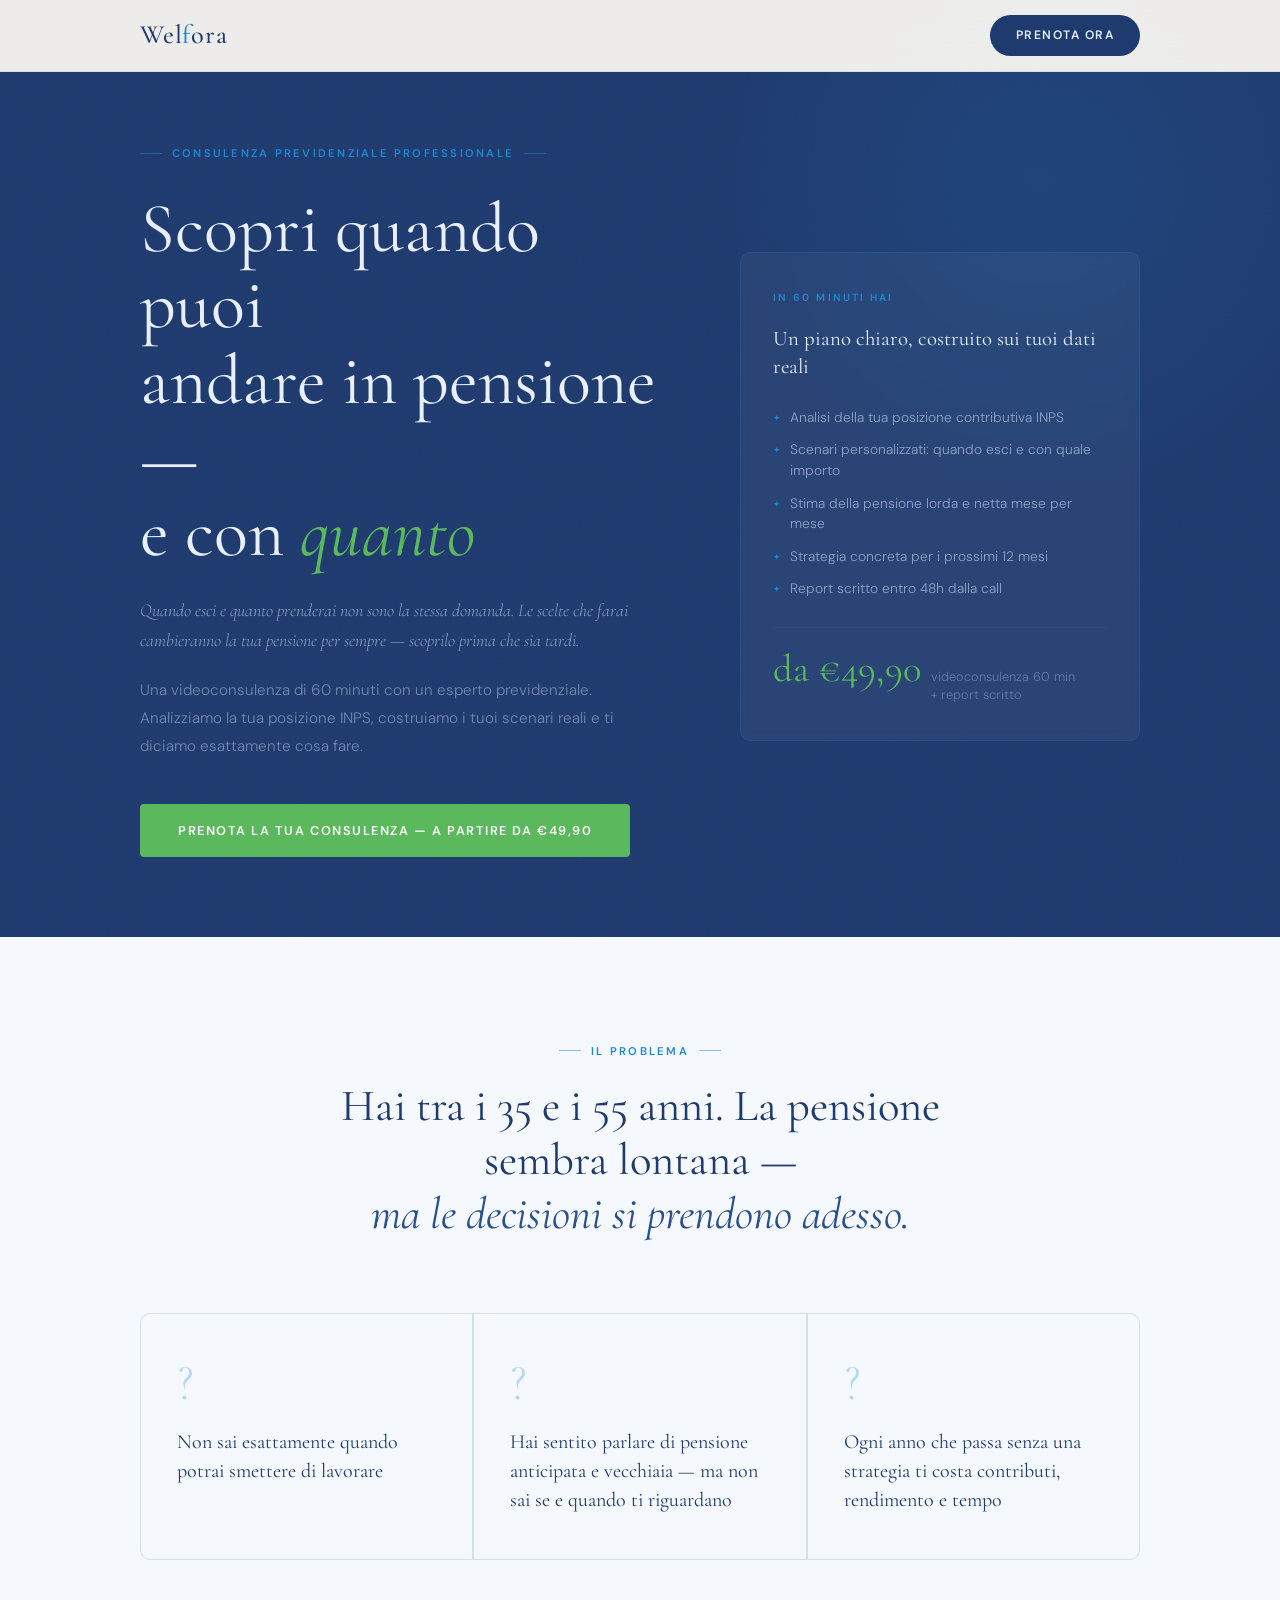
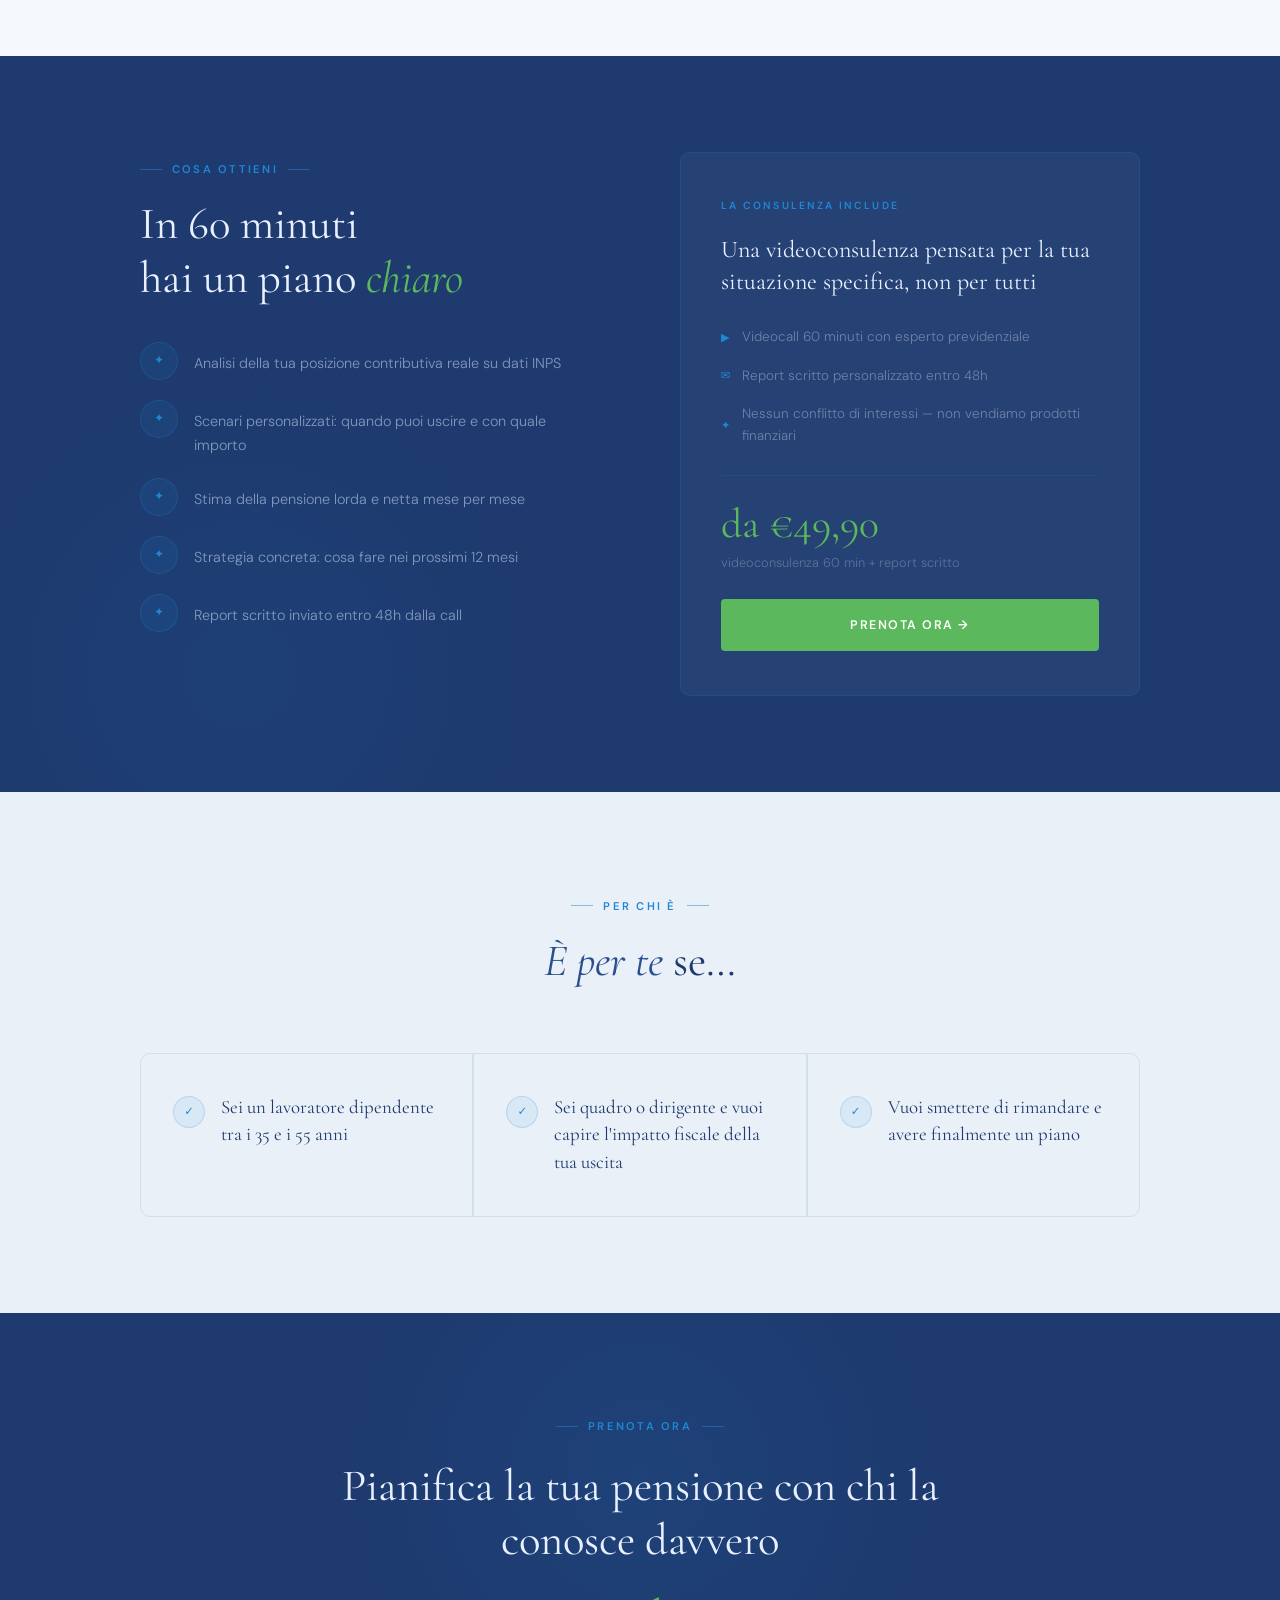
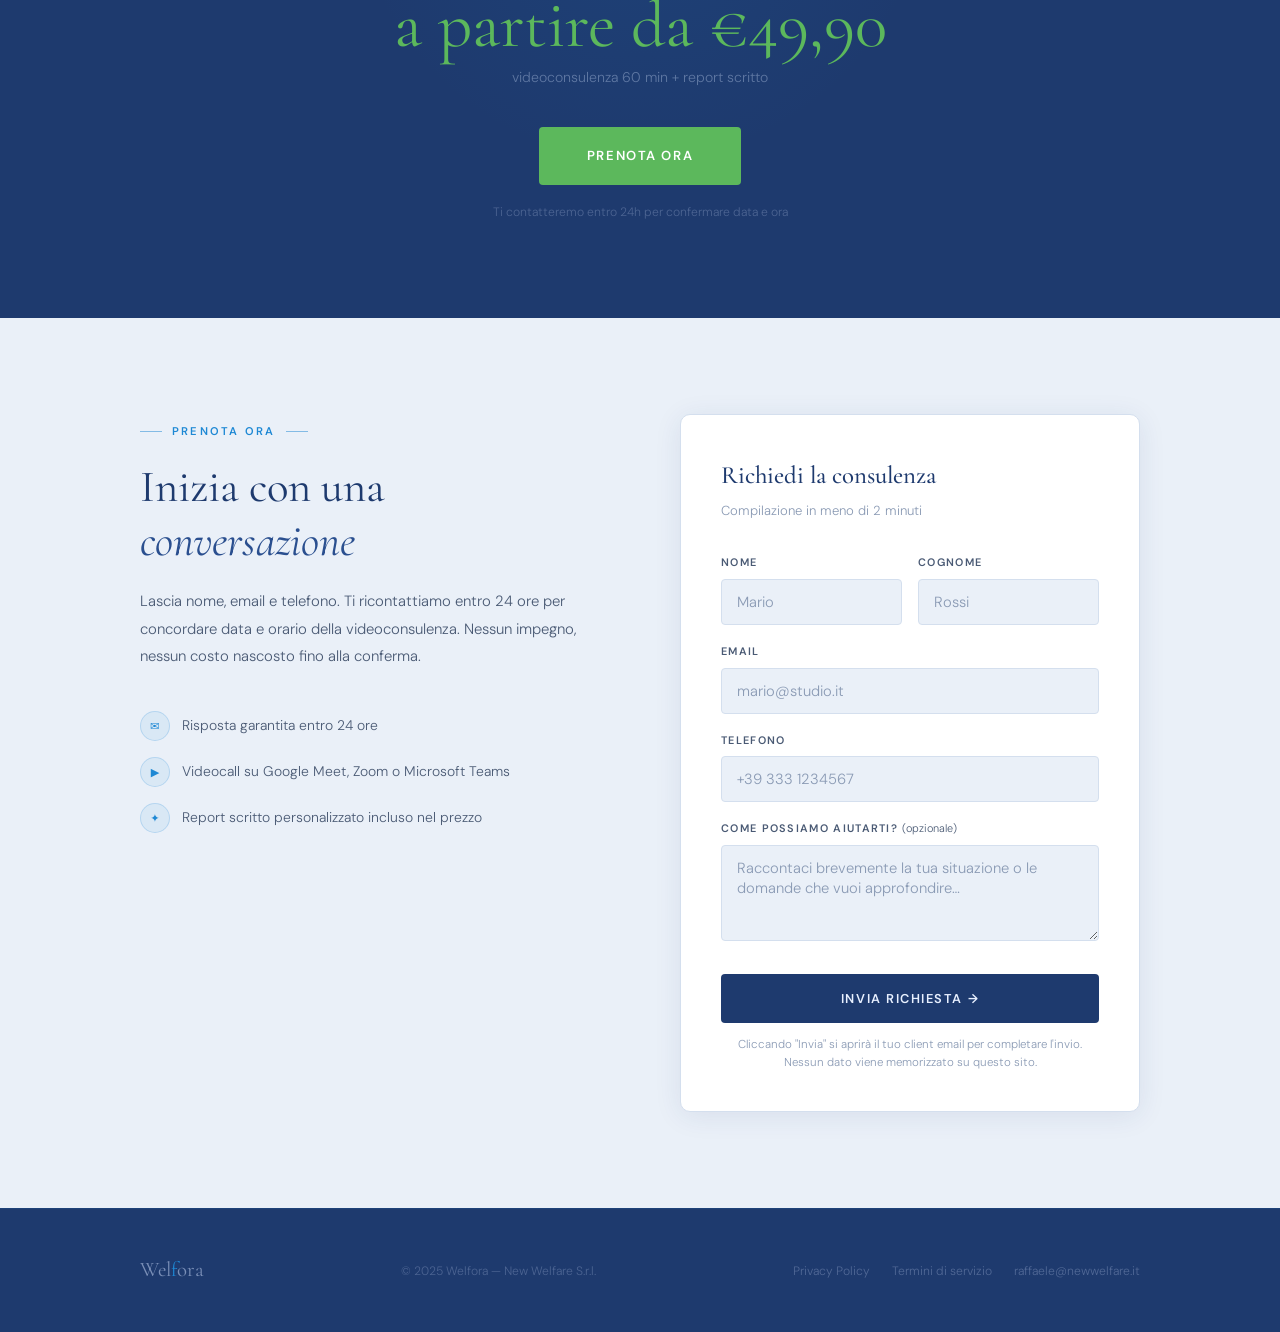
==== commit 31dc86f4: "feat: nuovo funnel di vendita — landing page previdenziale Riscrittura completa di index.html con st" ====
--- a/index.html
+++ b/index.html
@@ -3,8 +3,8 @@
 <head>
   <meta charset="UTF-8" />
   <meta name="viewport" content="width=device-width, initial-scale=1.0" />
-  <title>Welfora — Consulenza Pensionistica in Videocall</title>
-  <meta name="description" content="Scopri quanto prenderai di pensione. Consulenza previdenziale personalizzata con un esperto Welfora, direttamente in videocall. Analisi completa + relazione scritta." />
+  <title>Welfora — Scopri quando puoi andare in pensione</title>
+  <meta name="description" content="Scopri quando puoi andare in pensione e con quanto. Videoconsulenza di 60 minuti con un esperto previdenziale. Analisi INPS, scenari personalizzati e report scritto. A partire da €49,90." />
   <link rel="preconnect" href="https://fonts.googleapis.com" />
   <link rel="preconnect" href="https://fonts.gstatic.com" crossorigin />
   <link href="https://fonts.googleapis.com/css2?family=Cormorant+Garamond:ital,wght@0,300;0,400;0,500;0,600;1,300;1,400;1,600&family=DM+Sans:wght@300;400;500;600&display=swap" rel="stylesheet" />
@@ -159,6 +159,15 @@
       transform: translateY(-2px);
       box-shadow: 0 8px 28px rgba(30,58,110,.22);
     }
+    .btn-green {
+      background: var(--gold-light);
+      color: #fff;
+    }
+    .btn-green:hover {
+      background: #4aa84a;
+      transform: translateY(-2px);
+      box-shadow: 0 10px 32px rgba(92,184,92,.35);
+    }
 
     /* ══ EYEBROW ══════════════════════════════════ */
     .eyebrow {
@@ -190,7 +199,6 @@
       align-items: center;
     }
 
-    /* Warm atmospheric glow */
     .hero__glow-1 {
       position: absolute;
       width: 720px; height: 720px;
@@ -205,7 +213,6 @@
       bottom: -100px; left: -80px;
       pointer-events: none;
     }
-    /* Subtle grain */
     .hero__grain {
       position: absolute;
       inset: 0;
@@ -235,11 +242,11 @@
 
     .hero__title {
       font-family: var(--serif);
-      font-size: clamp(3rem, 6vw, 5.4rem);
-      font-weight: 400;
-      line-height: 1.05;
+      font-size: clamp(2.6rem, 5.5vw, 4.8rem);
+      font-weight: 400;
+      line-height: 1.08;
       color: #e8f0ff;
-      margin-bottom: 28px;
+      margin-bottom: 24px;
       opacity: 0;
       animation: slideUp .8s ease .35s forwards;
     }
@@ -248,15 +255,28 @@
       color: var(--gold-light);
     }
 
+    .hero__tagline {
+      font-family: var(--serif);
+      font-size: 1.12rem;
+      font-style: italic;
+      font-weight: 300;
+      color: rgba(214,228,255,.6);
+      max-width: 500px;
+      margin-bottom: 20px;
+      line-height: 1.7;
+      opacity: 0;
+      animation: slideUp .8s ease .47s forwards;
+    }
+
     .hero__sub {
-      font-size: 1rem;
+      font-size: .95rem;
       font-weight: 300;
       line-height: 1.85;
-      color: rgba(214,228,255,.5);
-      max-width: 460px;
+      color: rgba(214,228,255,.45);
+      max-width: 480px;
       margin-bottom: 44px;
       opacity: 0;
-      animation: slideUp .8s ease .5s forwards;
+      animation: slideUp .8s ease .55s forwards;
     }
 
     .hero__ctas {
@@ -264,7 +284,7 @@
       flex-wrap: wrap;
       gap: 14px;
       opacity: 0;
-      animation: slideUp .8s ease .65s forwards;
+      animation: slideUp .8s ease .68s forwards;
     }
 
     /* Hero offer card */
@@ -287,7 +307,7 @@
     }
     .hero__card-head {
       font-family: var(--serif);
-      font-size: 1.35rem;
+      font-size: 1.3rem;
       font-weight: 400;
       color: #e8f0ff;
       line-height: 1.35;
@@ -338,34 +358,27 @@
       line-height: 1.4;
     }
 
-    /* ══ COME FUNZIONA ════════════════════════════ */
-    .steps {
+    /* ══ PROBLEMA ════════════════════════════════ */
+    .problema {
       padding: 96px 0;
       background: var(--cream);
     }
-    .steps__head {
+    .problema__head {
       text-align: center;
-      max-width: 580px;
+      max-width: 640px;
       margin: 0 auto 72px;
     }
-    .steps__head .eyebrow { justify-content: center; margin-bottom: 20px; }
-    .steps__title {
-      font-family: var(--serif);
-      font-size: clamp(2rem, 3.5vw, 3rem);
+    .problema__head .eyebrow { justify-content: center; margin-bottom: 20px; }
+    .problema__title {
+      font-family: var(--serif);
+      font-size: clamp(2rem, 3.5vw, 2.9rem);
       font-weight: 400;
       color: var(--dark);
       line-height: 1.2;
-      margin-bottom: 18px;
-    }
-    .steps__title em { font-style: italic; color: #2a4f8f; }
-    .steps__sub {
-      font-size: .95rem;
-      font-weight: 300;
-      color: var(--warm-mid);
-      line-height: 1.8;
-    }
-
-    .steps__grid {
+    }
+    .problema__title em { font-style: italic; color: var(--dark-mid); }
+
+    .problema__grid {
       display: grid;
       grid-template-columns: repeat(3, 1fr);
       gap: 2px;
@@ -374,42 +387,35 @@
       overflow: hidden;
       border: 1px solid var(--cream-dark);
     }
-    .steps__item {
+    .problema__item {
       background: var(--cream);
       padding: 44px 36px;
     }
-    .steps__num {
-      font-family: var(--serif);
-      font-size: 4rem;
+    .problema__mark {
+      font-family: var(--serif);
+      font-size: 3.2rem;
       font-weight: 300;
       color: var(--gold);
-      opacity: .32;
+      opacity: .28;
       line-height: 1;
       margin-bottom: 18px;
     }
-    .steps__item-title {
-      font-family: var(--serif);
-      font-size: 1.3rem;
-      font-weight: 500;
+    .problema__text {
+      font-family: var(--serif);
+      font-size: 1.25rem;
+      font-weight: 400;
       color: var(--dark);
-      margin-bottom: 12px;
-      line-height: 1.3;
-    }
-    .steps__item-text {
-      font-size: .9rem;
-      font-weight: 300;
-      color: var(--warm-mid);
-      line-height: 1.8;
-    }
-
-    /* ══ PERCHÉ WELFORA ═══════════════════════════ */
-    .why {
+      line-height: 1.45;
+    }
+
+    /* ══ COSA OTTIENI ════════════════════════════ */
+    .ottieni {
       padding: 96px 0;
       background: var(--dark);
       position: relative;
       overflow: hidden;
     }
-    .why::after {
+    .ottieni::after {
       content: '';
       position: absolute;
       width: 640px; height: 640px;
@@ -417,7 +423,7 @@
       bottom: -200px; left: -80px;
       pointer-events: none;
     }
-    .why__inner {
+    .ottieni__inner {
       position: relative;
       z-index: 1;
       display: grid;
@@ -425,31 +431,24 @@
       gap: 80px;
       align-items: start;
     }
-    .why__text .eyebrow { margin-bottom: 20px; }
-    .why__title {
+    .ottieni__text .eyebrow { margin-bottom: 20px; }
+    .ottieni__title {
       font-family: var(--serif);
       font-size: clamp(2rem, 3.5vw, 2.9rem);
       font-weight: 400;
       color: #e8f0ff;
       line-height: 1.2;
-      margin-bottom: 22px;
-    }
-    .why__title em { font-style: italic; color: var(--gold-light); }
-    .why__desc {
-      font-size: .93rem;
-      font-weight: 300;
-      color: rgba(214,228,255,.45);
-      line-height: 1.9;
-      margin-bottom: 44px;
-    }
-    .why__list {
+      margin-bottom: 36px;
+    }
+    .ottieni__title em { font-style: italic; color: var(--gold-light); }
+    .ottieni__list {
       list-style: none;
       display: flex;
       flex-direction: column;
-      gap: 24px;
-    }
-    .why__list li { display: flex; gap: 16px; align-items: flex-start; }
-    .why__icon {
+      gap: 20px;
+    }
+    .ottieni__list li { display: flex; gap: 16px; align-items: flex-start; }
+    .ottieni__icon {
       width: 38px; height: 38px;
       border-radius: 50%;
       background: rgba(30,136,212,.1);
@@ -459,80 +458,175 @@
       color: var(--gold);
       font-size: .75rem;
     }
-    .why__item-title {
-      font-family: var(--serif);
-      font-size: 1.05rem;
-      font-weight: 500;
-      color: #e8f0ff;
-      margin-bottom: 4px;
-    }
-    .why__item-text {
-      font-size: .84rem;
-      font-weight: 300;
-      color: rgba(214,228,255,.42);
-      line-height: 1.65;
-    }
-
-    /* Testimonial card */
-    .why__card {
+    .ottieni__item-text {
+      font-size: .9rem;
+      font-weight: 300;
+      color: rgba(214,228,255,.55);
+      line-height: 1.7;
+      padding-top: 9px;
+    }
+
+    /* Offer card (right col) */
+    .ottieni__card {
       background: rgba(255,255,255,.04);
       border: 1px solid rgba(30,136,212,.18);
       border-radius: var(--r-lg);
       padding: 44px 40px;
-      position: relative;
-    }
-    .why__card-mark {
-      font-family: var(--serif);
-      font-size: 7rem;
-      line-height: .4;
+    }
+    .ottieni__card-label {
+      font-size: .65rem;
+      font-weight: 600;
+      letter-spacing: .2em;
+      text-transform: uppercase;
       color: var(--gold);
-      opacity: .22;
+      margin-bottom: 20px;
+    }
+    .ottieni__card-title {
+      font-family: var(--serif);
+      font-size: 1.5rem;
+      font-weight: 400;
+      color: #e8f0ff;
+      line-height: 1.35;
       margin-bottom: 28px;
-      display: block;
-    }
-    .why__card-quote {
-      font-family: var(--serif);
-      font-size: 1.3rem;
-      font-style: italic;
-      font-weight: 300;
-      color: rgba(214,228,255,.82);
-      line-height: 1.75;
-      margin-bottom: 32px;
-    }
-    .why__card-author strong {
-      display: block;
-      font-family: var(--sans);
-      font-size: .8rem;
-      font-weight: 600;
-      letter-spacing: .06em;
-      color: var(--gold);
-      margin-bottom: 3px;
-    }
-    .why__card-author span {
-      font-size: .78rem;
-      color: rgba(214,228,255,.3);
-    }
-    .why__stats {
-      margin-top: 36px;
-      padding-top: 28px;
-      border-top: 1px solid rgba(30,136,212,.1);
-      display: grid;
-      grid-template-columns: 1fr 1fr;
-      gap: 24px;
-    }
-    .why__stat-val {
-      font-family: var(--serif);
-      font-size: 2.2rem;
+    }
+    .ottieni__card-detail {
+      display: flex;
+      align-items: center;
+      gap: 12px;
+      font-size: .84rem;
+      font-weight: 300;
+      color: rgba(214,228,255,.4);
+      margin-bottom: 16px;
+    }
+    .ottieni__card-detail span { color: var(--gold); font-size: .7rem; }
+    .ottieni__card-divider {
+      border: none;
+      border-top: 1px solid rgba(30,136,212,.12);
+      margin: 28px 0;
+    }
+    .ottieni__card-price {
+      font-family: var(--serif);
+      font-size: 2.6rem;
       font-weight: 400;
       color: var(--gold-light);
       line-height: 1;
-      margin-bottom: 5px;
-    }
-    .why__stat-key {
+      margin-bottom: 6px;
+    }
+    .ottieni__card-price-sub {
+      font-size: .8rem;
+      font-weight: 300;
+      color: rgba(214,228,255,.3);
+      margin-bottom: 26px;
+    }
+
+    /* ══ PER CHI È ════════════════════════════════ */
+    .forchi {
+      padding: 96px 0;
+      background: var(--cream-mid);
+    }
+    .forchi__head {
+      text-align: center;
+      max-width: 480px;
+      margin: 0 auto 64px;
+    }
+    .forchi__head .eyebrow { justify-content: center; margin-bottom: 20px; }
+    .forchi__title {
+      font-family: var(--serif);
+      font-size: clamp(2rem, 3.5vw, 2.9rem);
+      font-weight: 400;
+      color: var(--dark);
+      line-height: 1.2;
+    }
+    .forchi__title em { font-style: italic; color: var(--dark-mid); }
+
+    .forchi__grid {
+      display: grid;
+      grid-template-columns: repeat(3, 1fr);
+      gap: 2px;
+      background: var(--cream-dark);
+      border-radius: var(--r-lg);
+      overflow: hidden;
+      border: 1px solid var(--cream-dark);
+    }
+    .forchi__item {
+      background: var(--cream-mid);
+      padding: 40px 32px;
+      display: flex;
+      gap: 16px;
+      align-items: flex-start;
+    }
+    .forchi__check {
+      width: 32px; height: 32px;
+      border-radius: 50%;
+      background: var(--gold-pale);
+      border: 1px solid var(--gold-border);
+      display: flex; align-items: center; justify-content: center;
+      flex-shrink: 0;
+      color: var(--gold);
       font-size: .72rem;
-      font-weight: 400;
-      color: rgba(214,228,255,.28);
-      letter-spacing: .04em;
+      margin-top: 2px;
+    }
+    .forchi__text {
+      font-family: var(--serif);
+      font-size: 1.18rem;
+      font-weight: 400;
+      color: var(--dark);
+      line-height: 1.45;
+    }
+
+    /* ══ CTA BANNER (PREZZO) ════════════════════ */
+    .cta-banner {
+      padding: 96px 0;
+      background: var(--dark);
+      text-align: center;
+      position: relative;
+      overflow: hidden;
+    }
+    .cta-banner::before {
+      content: '';
+      position: absolute;
+      width: 640px; height: 640px;
+      background: radial-gradient(circle, rgba(30,136,212,.1) 0%, transparent 65%);
+      top: -160px; left: 50%;
+      transform: translateX(-50%);
+      pointer-events: none;
+    }
+    .cta-banner__inner {
+      position: relative;
+      z-index: 1;
+      max-width: 620px;
+      margin: 0 auto;
+    }
+    .cta-banner__inner .eyebrow { justify-content: center; margin-bottom: 24px; }
+    .cta-banner__title {
+      font-family: var(--serif);
+      font-size: clamp(1.9rem, 3.5vw, 3rem);
+      font-weight: 400;
+      color: #e8f0ff;
+      line-height: 1.2;
+      margin-bottom: 12px;
+    }
+    .cta-banner__price {
+      font-family: var(--serif);
+      font-size: clamp(3rem, 5.5vw, 4.2rem);
+      font-weight: 400;
+      color: var(--gold-light);
+      line-height: 1;
+      margin: 24px 0 8px;
+    }
+    .cta-banner__price-sub {
+      font-size: .88rem;
+      font-weight: 300;
+      color: rgba(214,228,255,.35);
+      margin-bottom: 38px;
+      line-height: 1.6;
+    }
+    .cta-banner__note {
+      margin-top: 18px;
+      font-size: .76rem;
+      font-weight: 300;
+      color: rgba(214,228,255,.25);
+      line-height: 1.6;
     }
 
     /* ══ FORM ═════════════════════════════════════ */
@@ -738,16 +832,19 @@
 
     /* ══ RESPONSIVE ════════════════════════════════ */
     @media (max-width: 960px) {
-      .hero__inner  { grid-template-columns: 1fr; gap: 48px; padding-top: calc(var(--nav-h) + 40px); }
-      .hero__card   { max-width: 480px; }
-      .steps__grid  { grid-template-columns: 1fr; }
-      .why__inner   { grid-template-columns: 1fr; gap: 48px; }
+      .hero__inner    { grid-template-columns: 1fr; gap: 48px; padding-top: calc(var(--nav-h) + 40px); }
+      .hero__card     { max-width: 480px; }
+      .problema__grid { grid-template-columns: 1fr; }
+      .ottieni__inner { grid-template-columns: 1fr; gap: 48px; }
+      .forchi__grid   { grid-template-columns: 1fr; }
       .contact__inner { grid-template-columns: 1fr; gap: 48px; }
     }
     @media (max-width: 640px) {
-      .steps { padding: 64px 0; }
-      .why   { padding: 64px 0; }
-      .contact { padding: 64px 0; }
+      .problema  { padding: 64px 0; }
+      .ottieni   { padding: 64px 0; }
+      .forchi    { padding: 64px 0; }
+      .cta-banner { padding: 64px 0; }
+      .contact   { padding: 64px 0; }
       .f-row { grid-template-columns: 1fr; }
       .form-wrap { padding: 28px 22px; }
       .footer__inner { flex-direction: column; align-items: center; text-align: center; }
@@ -780,35 +877,38 @@
       <div class="hero__eyebrow eyebrow">Consulenza previdenziale professionale</div>
 
       <h1 class="hero__title">
-        Scopri quanto<br/>
-        prenderai davvero<br/>
-        di <em>pensione</em>
+        Scopri quando puoi<br/>
+        andare in pensione —<br/>
+        e con <em>quanto</em>
       </h1>
 
+      <p class="hero__tagline">
+        Quando esci e quanto prenderai non sono la stessa domanda. Le scelte che farai cambieranno la tua pensione per sempre — scoprilo prima che sia tardi.
+      </p>
+
       <p class="hero__sub">
-        Una videocall di 60 minuti con un esperto Welfora. Analizziamo la tua posizione INPS, costruiamo i tuoi scenari di uscita e ti diciamo cosa fare — adesso.
+        Una videoconsulenza di 60 minuti con un esperto previdenziale. Analizziamo la tua posizione INPS, costruiamo i tuoi scenari reali e ti diciamo esattamente cosa fare.
       </p>
 
       <div class="hero__ctas">
-        <a href="#contatti" class="btn btn-gold">Prenota la consulenza</a>
-        <a href="#come-funziona" class="btn btn-ghost">Come funziona</a>
+        <a href="#contatti" class="btn btn-green">Prenota la tua consulenza — a partire da €49,90</a>
       </div>
     </div>
 
     <!-- Offer card -->
     <div class="hero__card">
-      <div class="hero__card-tag">Cosa ottieni</div>
-      <div class="hero__card-head">Una consulenza pensata per te, non per tutti</div>
+      <div class="hero__card-tag">In 60 minuti hai</div>
+      <div class="hero__card-head">Un piano chiaro, costruito sui tuoi dati reali</div>
       <ul class="hero__card-list">
-        <li>Analisi della tua posizione contributiva INPS reale</li>
-        <li>Scenari personalizzati: vecchiaia, anticipata, Quota 103, APe Sociale</li>
-        <li>Stima dell'importo mensile lordo e netto</li>
-        <li>Strategia concreta: cosa fare nei prossimi anni</li>
-        <li>Relazione scritta inviata entro 48 h dalla call</li>
+        <li>Analisi della tua posizione contributiva INPS</li>
+        <li>Scenari personalizzati: quando esci e con quale importo</li>
+        <li>Stima della pensione lorda e netta mese per mese</li>
+        <li>Strategia concreta per i prossimi 12 mesi</li>
+        <li>Report scritto entro 48h dalla call</li>
       </ul>
       <div class="hero__card-price">
-        <strong>€ 149</strong>
-        <span>videocall 60 min<br/>+ relazione scritta</span>
+        <strong>da €49,90</strong>
+        <span>videoconsulenza 60 min<br/>+ report scritto</span>
       </div>
     </div>
 
@@ -816,31 +916,27 @@
 </section>
 
 
-<!-- ══ COME FUNZIONA ════════════════════════════════════ -->
-<section class="steps" id="come-funziona">
+<!-- ══ SEZIONE PROBLEMA ══════════════════════════════════ -->
+<section class="problema" id="problema">
   <div class="container">
 
-    <div class="steps__head reveal">
-      <div class="eyebrow">Come funziona</div>
-      <h2 class="steps__title">La consulenza previdenziale<br/><em>reinventata</em></h2>
-      <p class="steps__sub">Niente uffici, niente attese. Un esperto dedicato, i tuoi documenti INPS e una videocall. In 60 minuti hai un quadro completo della tua pensione futura.</p>
+    <div class="problema__head reveal">
+      <div class="eyebrow">Il problema</div>
+      <h2 class="problema__title">Hai tra i 35 e i 55 anni. La pensione sembra lontana —<br/><em>ma le decisioni si prendono adesso.</em></h2>
     </div>
 
-    <div class="steps__grid reveal">
-      <div class="steps__item">
-        <div class="steps__num">01</div>
-        <h3 class="steps__item-title">Prenoti in due minuti</h3>
-        <p class="steps__item-text">Compila il form qui sotto, scegli data e orario che ti sono comodi. Ricevi conferma immediata via email con il link alla videocall.</p>
+    <div class="problema__grid reveal">
+      <div class="problema__item">
+        <div class="problema__mark">?</div>
+        <p class="problema__text">Non sai esattamente quando potrai smettere di lavorare</p>
       </div>
-      <div class="steps__item">
-        <div class="steps__num">02</div>
-        <h3 class="steps__item-title">Analizziamo insieme la tua situazione</h3>
-        <p class="steps__item-text">Durante la call esaminiamo il tuo estratto conto INPS, la storia contributiva e i tuoi obiettivi. Niente formule astratte — solo risposte concrete.</p>
+      <div class="problema__item">
+        <div class="problema__mark">?</div>
+        <p class="problema__text">Hai sentito parlare di pensione anticipata e vecchiaia — ma non sai se e quando ti riguardano</p>
       </div>
-      <div class="steps__item">
-        <div class="steps__num">03</div>
-        <h3 class="steps__item-title">Ricevi la relazione scritta</h3>
-        <p class="steps__item-text">Entro 48 ore ti inviamo un documento completo: scenari calcolati, date di uscita possibili e i passi da seguire per ottimizzare la tua pensione.</p>
+      <div class="problema__item">
+        <div class="problema__mark">?</div>
+        <p class="problema__text">Ogni anno che passa senza una strategia ti costa contributi, rendimento e tempo</p>
       </div>
     </div>
 
@@ -848,61 +944,107 @@
 </section>
 
 
-<!-- ══ PERCHÉ WELFORA ════════════════════════════════════ -->
-<section class="why">
+<!-- ══ SEZIONE COSA OTTIENI ══════════════════════════════ -->
+<section class="ottieni" id="cosa-ottieni">
   <div class="container">
-    <div class="why__inner">
-
-      <!-- Left: reasons -->
-      <div class="why__text reveal">
-        <div class="eyebrow">Perché Welfora</div>
-        <h2 class="why__title">Le regole pensionistiche sono <em>complesse</em>. Noi le conosciamo.</h2>
-        <p class="why__desc">Il sistema previdenziale italiano è uno dei più articolati al mondo. Calcolare correttamente la propria pensione richiede anni di esperienza e aggiornamento continuo. È esattamente quello che facciamo — ogni giorno.</p>
-        <ul class="why__list">
+    <div class="ottieni__inner">
+
+      <!-- Left: bullets -->
+      <div class="ottieni__text reveal">
+        <div class="eyebrow">Cosa ottieni</div>
+        <h2 class="ottieni__title">In 60 minuti<br/>hai un piano <em>chiaro</em></h2>
+        <ul class="ottieni__list">
           <li>
-            <div class="why__icon">✦</div>
-            <div>
-              <div class="why__item-title">INPS e casse professionali</div>
-              <div class="why__item-text">Gestiamo FPLD, Gestione Separata, artigiani, commercianti e 9 casse professionali: INARCASSA, Cassa Forense, ENPAM, ENPACL e altre.</div>
-            </div>
+            <div class="ottieni__icon">✦</div>
+            <div class="ottieni__item-text">Analisi della tua posizione contributiva reale su dati INPS</div>
           </li>
           <li>
-            <div class="why__icon">✦</div>
-            <div>
-              <div class="why__item-title">Normativa aggiornata in tempo reale</div>
-              <div class="why__item-text">Quota 103, APe Sociale, pensione anticipata flessibile: seguiamo ogni legge di bilancio e aggiorniamo i parametri di calcolo immediatamente.</div>
-            </div>
+            <div class="ottieni__icon">✦</div>
+            <div class="ottieni__item-text">Scenari personalizzati: quando puoi uscire e con quale importo</div>
           </li>
           <li>
-            <div class="why__icon">✦</div>
-            <div>
-              <div class="why__item-title">Nessun conflitto di interessi</div>
-              <div class="why__item-text">Non vendiamo prodotti finanziari. Il nostro unico obiettivo è darti un'analisi corretta e una strategia efficace per la tua situazione specifica.</div>
-            </div>
+            <div class="ottieni__icon">✦</div>
+            <div class="ottieni__item-text">Stima della pensione lorda e netta mese per mese</div>
+          </li>
+          <li>
+            <div class="ottieni__icon">✦</div>
+            <div class="ottieni__item-text">Strategia concreta: cosa fare nei prossimi 12 mesi</div>
+          </li>
+          <li>
+            <div class="ottieni__icon">✦</div>
+            <div class="ottieni__item-text">Report scritto inviato entro 48h dalla call</div>
           </li>
         </ul>
       </div>
 
-      <!-- Right: testimonial -->
-      <div class="why__card reveal reveal-d2">
-        <span class="why__card-mark">"</span>
-        <p class="why__card-quote">Non sapevo se sarei riuscita ad andare in pensione a 62 anni. Dopo la consulenza Welfora ho capito esattamente cosa fare — e ho iniziato a farlo.</p>
-        <div class="why__card-author">
-          <strong>Maria G.</strong>
-          <span>Commercialista, 54 anni · Milano</span>
+      <!-- Right: offer card -->
+      <div class="ottieni__card reveal reveal-d2">
+        <div class="ottieni__card-label">La consulenza include</div>
+        <div class="ottieni__card-title">Una videoconsulenza pensata per la tua situazione specifica, non per tutti</div>
+
+        <div class="ottieni__card-detail">
+          <span>▶</span>
+          Videocall 60 minuti con esperto previdenziale
         </div>
-        <div class="why__stats">
-          <div>
-            <div class="why__stat-val">200+</div>
-            <div class="why__stat-key">consulenze erogate</div>
-          </div>
-          <div>
-            <div class="why__stat-val">98%</div>
-            <div class="why__stat-key">clienti soddisfatti</div>
-          </div>
+        <div class="ottieni__card-detail">
+          <span>✉</span>
+          Report scritto personalizzato entro 48h
         </div>
+        <div class="ottieni__card-detail">
+          <span>✦</span>
+          Nessun conflitto di interessi — non vendiamo prodotti finanziari
+        </div>
+
+        <hr class="ottieni__card-divider"/>
+
+        <div class="ottieni__card-price">da €49,90</div>
+        <div class="ottieni__card-price-sub">videoconsulenza 60 min + report scritto</div>
+        <a href="#contatti" class="btn btn-green" style="width:100%;justify-content:center;font-size:.78rem;">Prenota ora →</a>
       </div>
 
+    </div>
+  </div>
+</section>
+
+
+<!-- ══ SEZIONE PER CHI È ═════════════════════════════════ -->
+<section class="forchi" id="per-chi">
+  <div class="container">
+
+    <div class="forchi__head reveal">
+      <div class="eyebrow">Per chi è</div>
+      <h2 class="forchi__title"><em>È per te</em> se…</h2>
+    </div>
+
+    <div class="forchi__grid reveal">
+      <div class="forchi__item">
+        <div class="forchi__check">✓</div>
+        <p class="forchi__text">Sei un lavoratore dipendente tra i 35 e i 55 anni</p>
+      </div>
+      <div class="forchi__item">
+        <div class="forchi__check">✓</div>
+        <p class="forchi__text">Sei quadro o dirigente e vuoi capire l'impatto fiscale della tua uscita</p>
+      </div>
+      <div class="forchi__item">
+        <div class="forchi__check">✓</div>
+        <p class="forchi__text">Vuoi smettere di rimandare e avere finalmente un piano</p>
+      </div>
+    </div>
+
+  </div>
+</section>
+
+
+<!-- ══ PREZZO E CTA ══════════════════════════════════════ -->
+<section class="cta-banner">
+  <div class="container">
+    <div class="cta-banner__inner reveal">
+      <div class="eyebrow">Prenota ora</div>
+      <h2 class="cta-banner__title">Pianifica la tua pensione con chi la conosce davvero</h2>
+      <div class="cta-banner__price">a partire da €49,90</div>
+      <div class="cta-banner__price-sub">videoconsulenza 60 min + report scritto</div>
+      <a href="#contatti" class="btn btn-green" style="font-size:.82rem;padding:18px 48px;">Prenota ora</a>
+      <p class="cta-banner__note">Ti contatteremo entro 24h per confermare data e ora</p>
     </div>
   </div>
 </section>
@@ -917,11 +1059,11 @@
       <div class="contact__info reveal">
         <div class="eyebrow">Prenota ora</div>
         <h2 class="contact__title">Inizia con una<br/><em>conversazione</em></h2>
-        <p class="contact__desc">Lascia nome, email e telefono. Ti ricontattiamo entro poche ore per concordare data e orario della videocall. Nessun impegno, nessun costo nascosto fino alla conferma.</p>
+        <p class="contact__desc">Lascia nome, email e telefono. Ti ricontattiamo entro 24 ore per concordare data e orario della videoconsulenza. Nessun impegno, nessun costo nascosto fino alla conferma.</p>
         <div class="contact__details">
           <div class="contact__detail">
             <div class="contact__dot">✉</div>
-            <span>Risposta garantita entro 24 ore lavorative</span>
+            <span>Risposta garantita entro 24 ore</span>
           </div>
           <div class="contact__detail">
             <div class="contact__dot">▶</div>
@@ -929,7 +1071,7 @@
           </div>
           <div class="contact__detail">
             <div class="contact__dot">✦</div>
-            <span>Relazione scritta personalizzata inclusa nel prezzo</span>
+            <span>Report scritto personalizzato incluso nel prezzo</span>
           </div>
         </div>
       </div>
@@ -964,7 +1106,7 @@
             </div>
 
             <div class="f-group">
-              <label class="f-label" for="messaggio">Messaggio <em>(opzionale)</em></label>
+              <label class="f-label" for="messaggio">Come possiamo aiutarti? <em>(opzionale)</em></label>
               <textarea class="f-input" id="messaggio" name="messaggio" placeholder="Raccontaci brevemente la tua situazione o le domande che vuoi approfondire…"></textarea>
             </div>
 
@@ -978,7 +1120,7 @@
         <div class="form-success" id="formSuccess">
           <div class="form-success__mark">✦</div>
           <h3 class="form-success__title">Richiesta inviata</h3>
-          <p class="form-success__text">Grazie! Ti ricontattiamo entro 24 ore lavorative per concordare data e orario della tua consulenza.</p>
+          <p class="form-success__text">Grazie! Ti ricontattiamo entro 24 ore per concordare data e orario della tua consulenza.</p>
         </div>
 
       </div>
@@ -992,11 +1134,11 @@
   <div class="container">
     <div class="footer__inner">
       <span class="footer__logo">Wel<em>f</em>ora</span>
-      <span class="footer__copy">© 2025 Welfora · Consulenza Previdenziale Professionale</span>
+      <span class="footer__copy">© 2025 Welfora — New Welfare S.r.l.</span>
       <div class="footer__links">
         <a href="#">Privacy Policy</a>
         <a href="#">Termini di servizio</a>
-        <a href="mailto:info@welfora.it">info@welfora.it</a>
+        <a href="mailto:raffaele@newwelfare.it">raffaele@newwelfare.it</a>
       </div>
     </div>
   </div>
@@ -1050,14 +1192,12 @@
       'Nome: ' + nome + ' ' + cognome + '\n' +
       'Email: ' + email + '\n' +
       'Telefono: ' + telefono + '\n\n' +
-      (msg ? 'Messaggio:\n' + msg + '\n\n' : '') +
+      (msg ? 'Come possiamo aiutarti:\n' + msg + '\n\n' : '') +
       'Cordiali saluti,\n' + nome + ' ' + cognome
     );
 
-    // Open mail client
-    window.location.href = 'mailto:info@welfora.it?subject=' + subject + '&body=' + body;
-
-    // Show success after short delay (assuming mail client opened)
+    window.location.href = 'mailto:raffaele@newwelfare.it?subject=' + subject + '&body=' + body;
+
     setTimeout(() => {
       document.getElementById('formContent').style.display = 'none';
       document.getElementById('formSuccess').style.display = 'block';
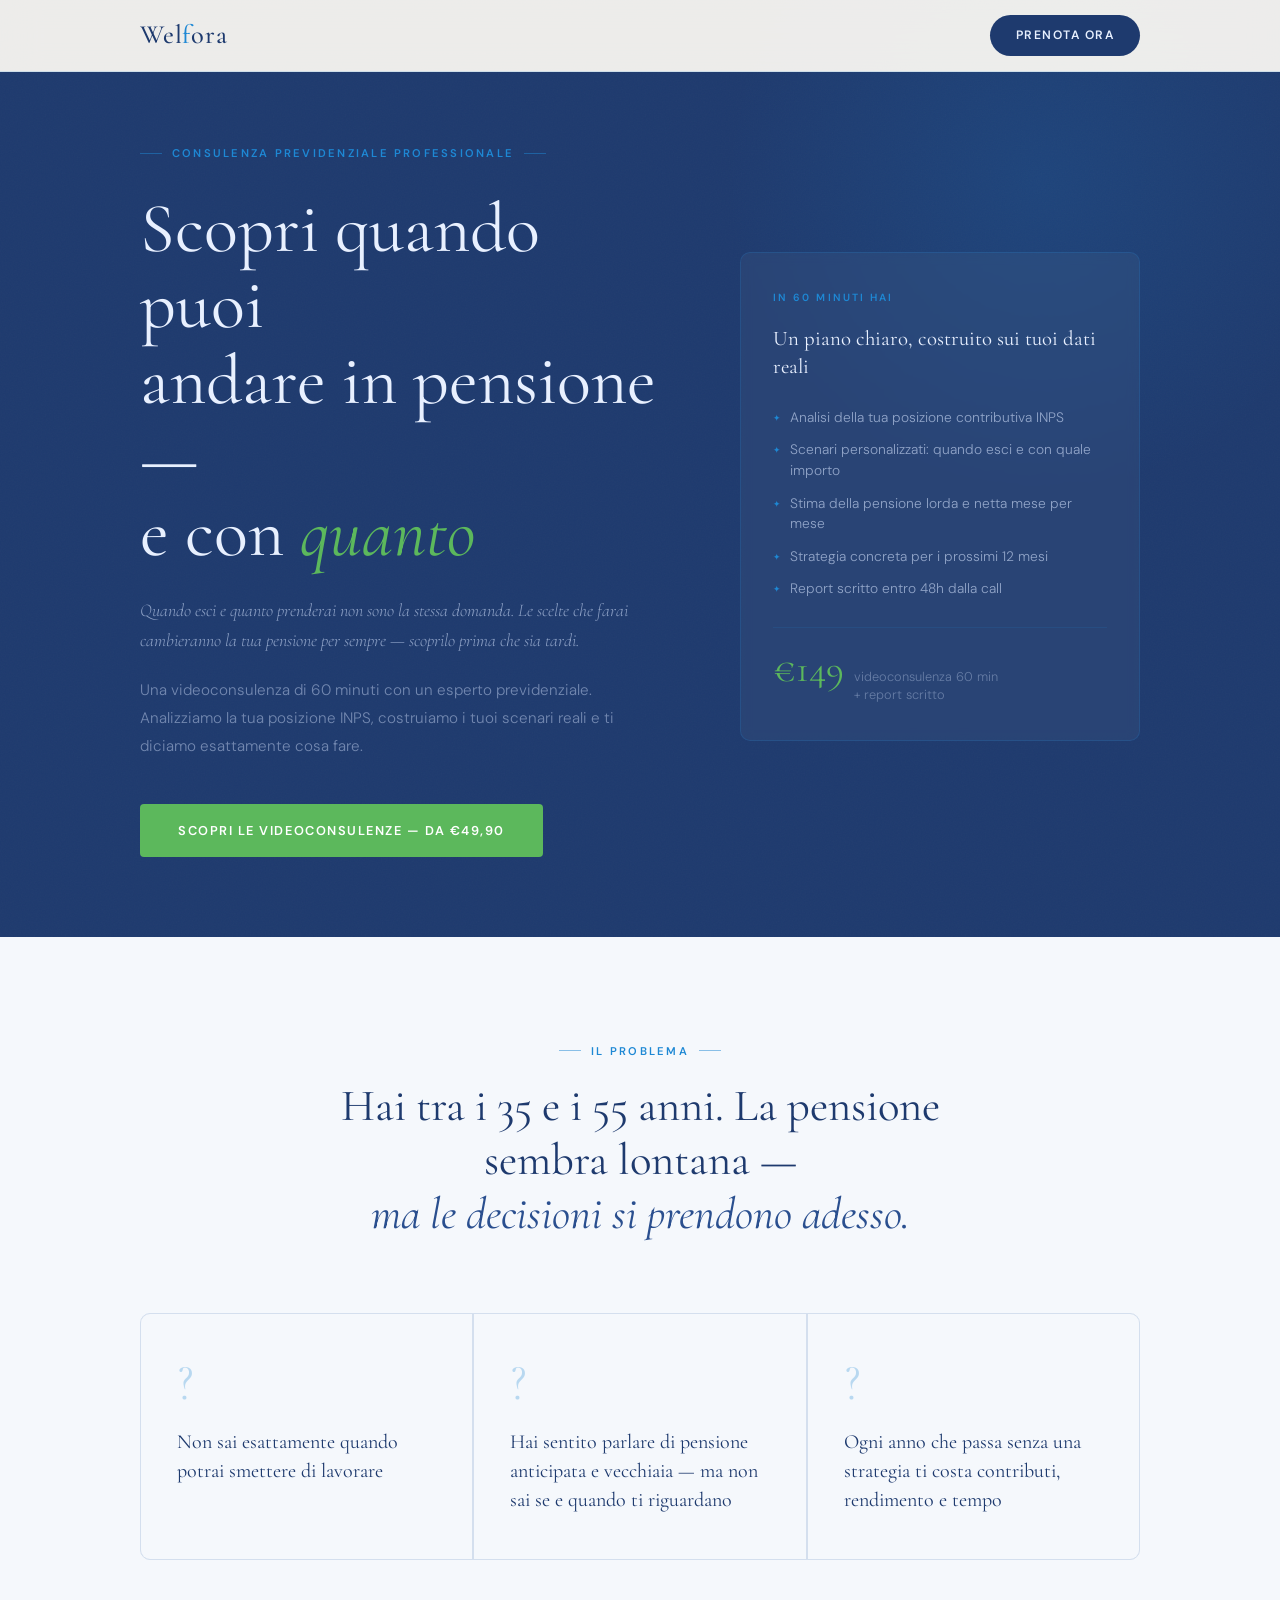
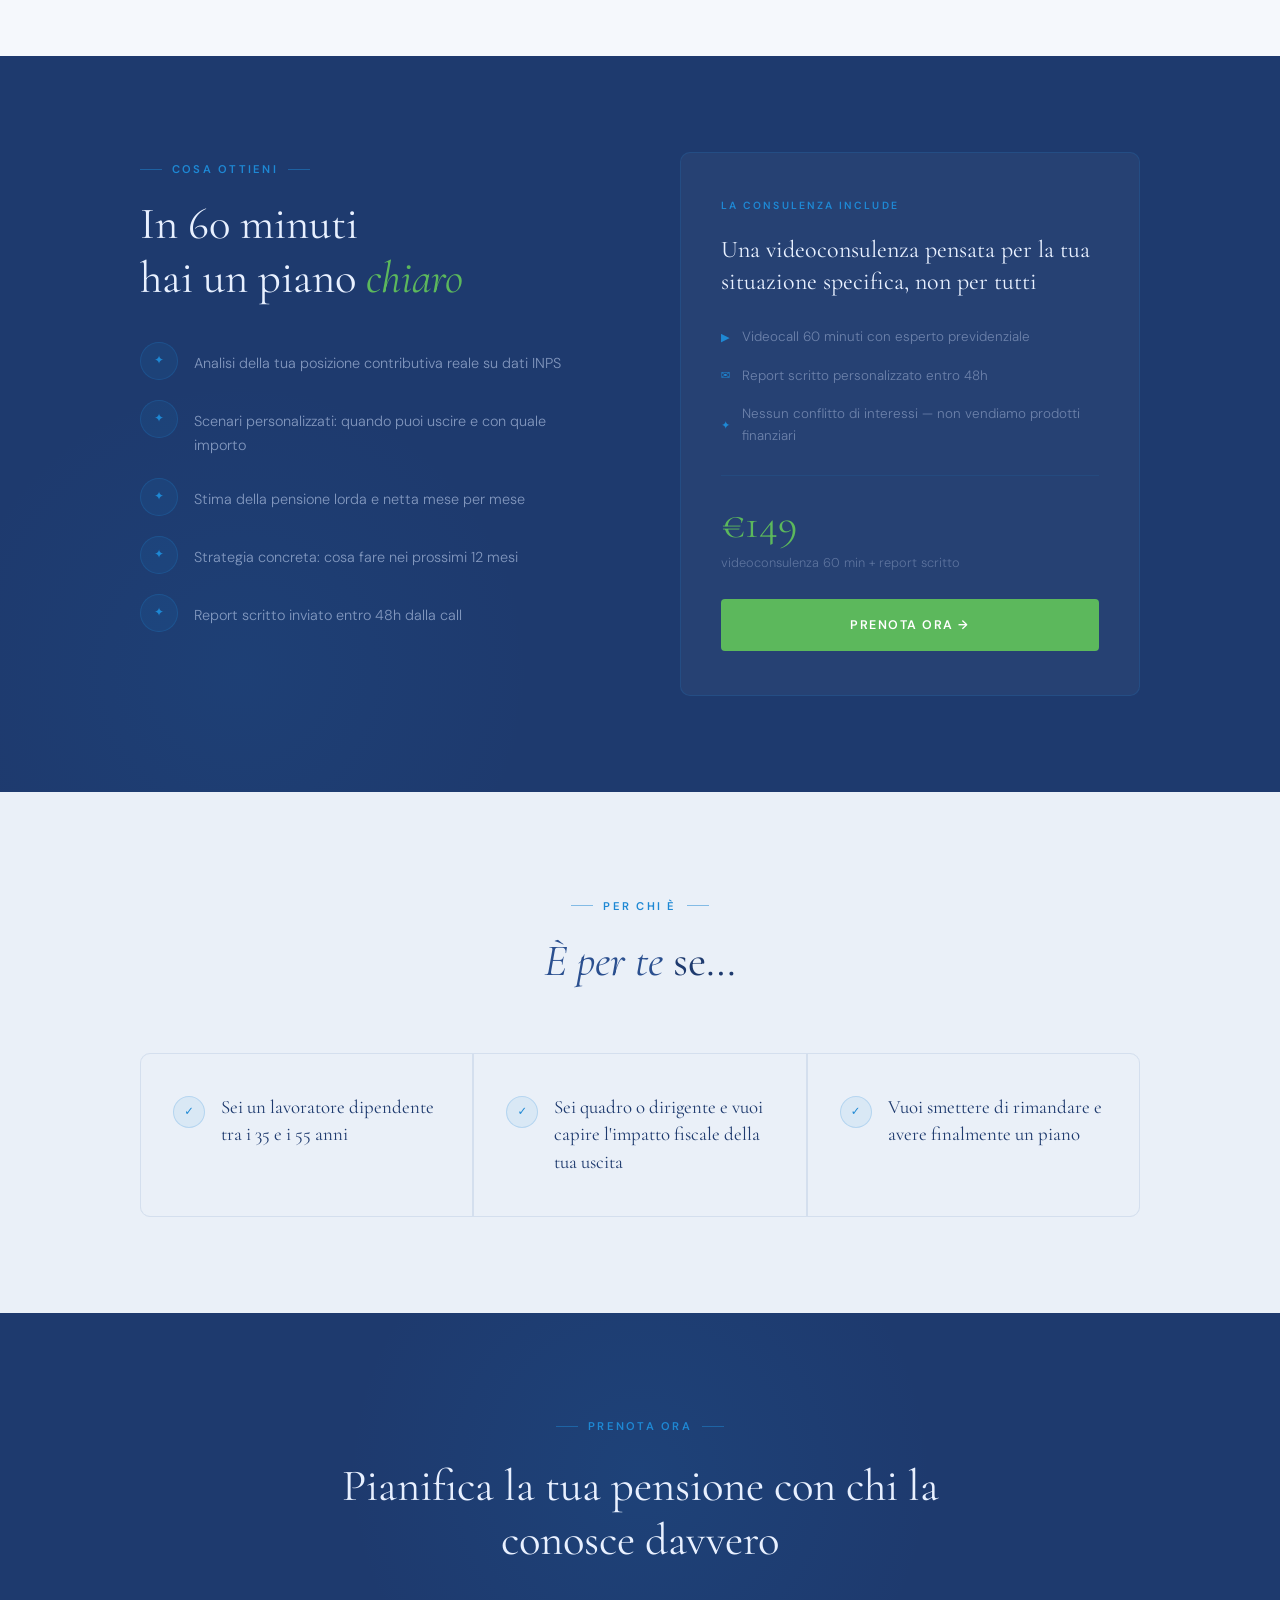
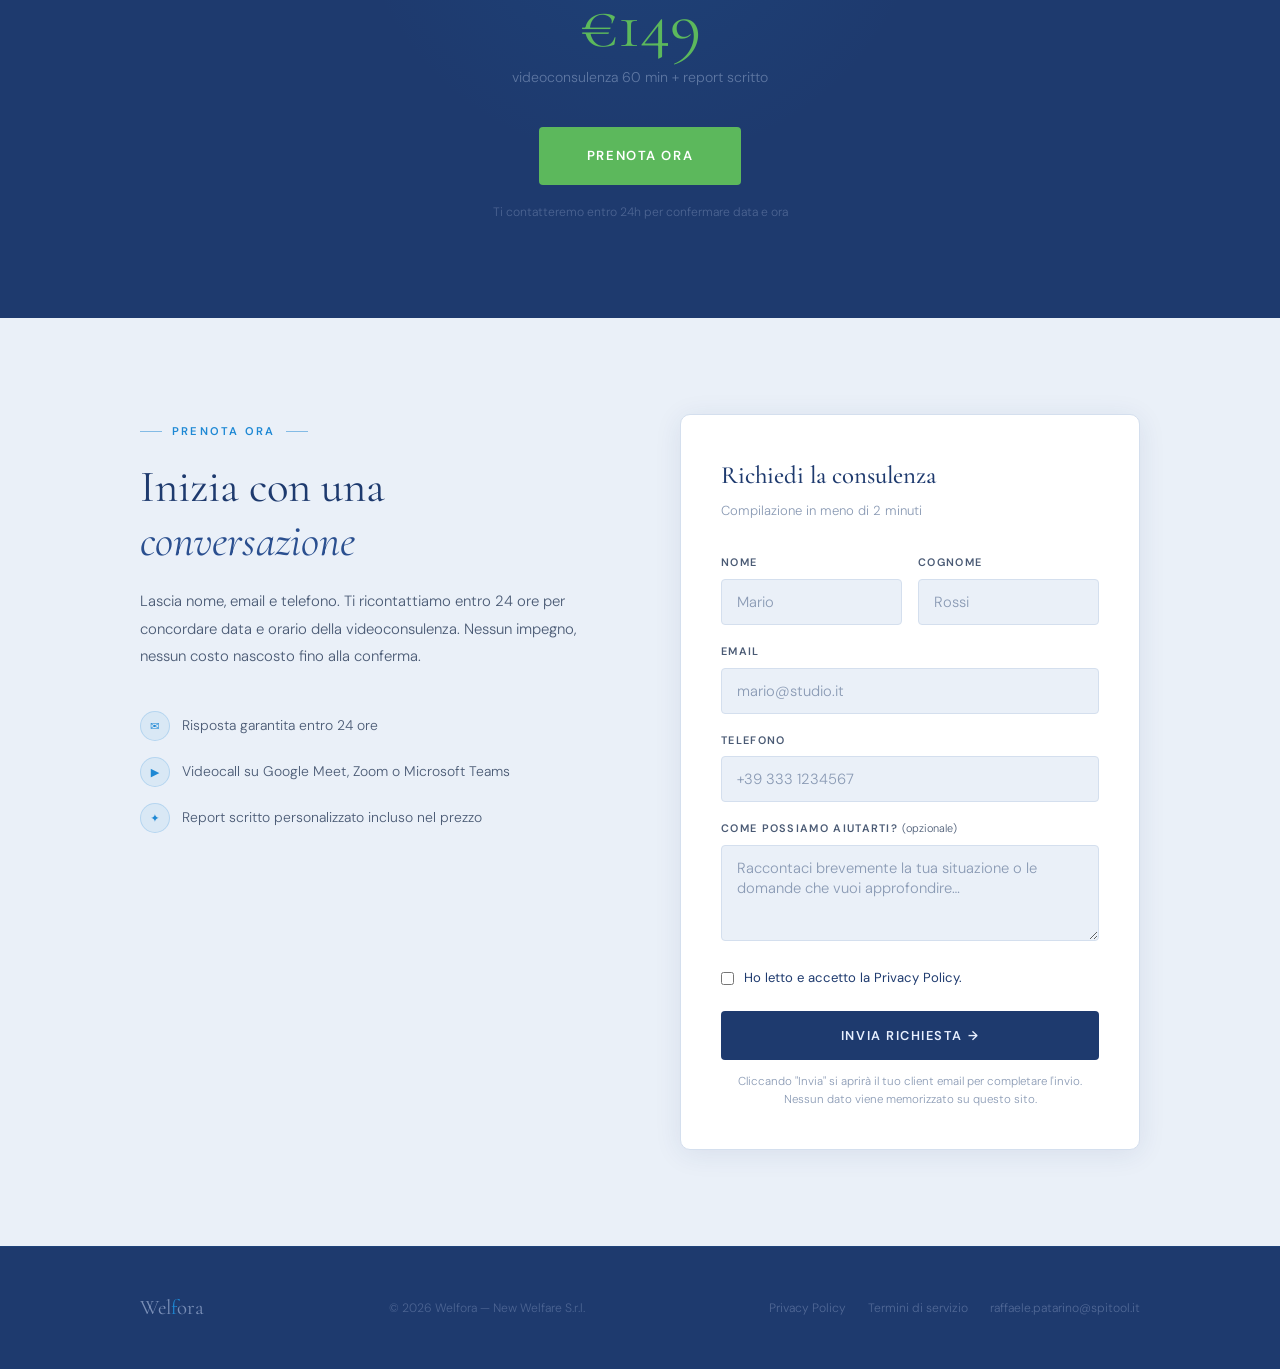
==== commit 9e6b4eae: "Rcisamente flusso videoconsulenze eamál" ====
--- a/index.html
+++ b/index.html
@@ -1,1208 +1,1218 @@
-<!DOCTYPE html>
-<html lang="it">
-<head>
-  <meta charset="UTF-8" />
-  <meta name="viewport" content="width=device-width, initial-scale=1.0" />
-  <title>Welfora — Scopri quando puoi andare in pensione</title>
-  <meta name="description" content="Scopri quando puoi andare in pensione e con quanto. Videoconsulenza di 60 minuti con un esperto previdenziale. Analisi INPS, scenari personalizzati e report scritto. A partire da €49,90." />
-  <link rel="preconnect" href="https://fonts.googleapis.com" />
-  <link rel="preconnect" href="https://fonts.gstatic.com" crossorigin />
-  <link href="https://fonts.googleapis.com/css2?family=Cormorant+Garamond:ital,wght@0,300;0,400;0,500;0,600;1,300;1,400;1,600&family=DM+Sans:wght@300;400;500;600&display=swap" rel="stylesheet" />
-  <style>
-    /* ══════════════════════════════════════════════
-       WELFORA — Design Tokens
-    ══════════════════════════════════════════════ */
-    :root {
-      --cream:       #f5f8fc;
-      --cream-mid:   #eaf0f8;
-      --cream-dark:  #d4dfee;
-      --ivory:       #ffffff;
-      --dark:        #1e3a6e;
-      --dark-mid:    #2a4f8f;
-      --warm-mid:    #4a5a74;
-      --warm-light:  #8a9ab4;
-      --gold:        #1e88d4;
-      --gold-light:  #5cb85c;
-      --gold-pale:   rgba(30,136,212,0.08);
-      --gold-border: rgba(30,136,212,0.20);
-      --shadow:      0 4px 28px rgba(30,58,110,0.09);
-      --shadow-lg:   0 20px 64px rgba(30,58,110,0.15);
-
-      --serif: 'Cormorant Garamond', Georgia, serif;
-      --sans:  'DM Sans', system-ui, sans-serif;
-
-      --r:    4px;
-      --r-lg: 10px;
-      --nav-h: 72px;
-      --max-w: 1080px;
-    }
-
-    *, *::before, *::after { box-sizing: border-box; margin: 0; padding: 0; }
-    html { scroll-behavior: smooth; }
-
-    body {
-      font-family: var(--sans);
-      background: var(--cream);
-      color: var(--dark);
-      font-size: 16px;
-      line-height: 1.65;
-      -webkit-font-smoothing: antialiased;
-    }
-
-    img { display: block; max-width: 100%; }
-    a { color: inherit; text-decoration: none; }
-
-    .container {
-      max-width: var(--max-w);
-      margin: 0 auto;
-      padding: 0 40px;
-    }
-    @media (max-width: 640px) { .container { padding: 0 22px; } }
-
-    /* ══ NAVIGATION ══════════════════════════════ */
-    .nav {
-      position: fixed;
-      top: 0; left: 0; right: 0;
-      z-index: 200;
-      height: var(--nav-h);
-      background: rgba(250,248,243,0.94);
-      backdrop-filter: blur(18px);
-      border-bottom: 1px solid rgba(30,136,212,0.14);
-      transition: box-shadow .3s;
-    }
-    .nav.scrolled { box-shadow: var(--shadow); }
-    .nav__wrap {
-      height: 100%;
-      max-width: var(--max-w);
-      margin: 0 auto;
-      padding: 0 40px;
-      display: flex;
-      align-items: center;
-      justify-content: space-between;
-    }
-    .nav__logo {
-      font-family: var(--serif);
-      font-size: 1.65rem;
-      font-weight: 500;
-      letter-spacing: .03em;
-      color: var(--dark);
-    }
-    .nav__logo em { font-style: normal; color: var(--gold); }
-
-    .nav__pill {
-      display: inline-flex;
-      align-items: center;
-      gap: 8px;
-      padding: 10px 26px;
-      background: var(--dark);
-      color: #e8f0ff;
-      font-family: var(--sans);
-      font-size: .76rem;
-      font-weight: 600;
-      letter-spacing: .12em;
-      text-transform: uppercase;
-      border-radius: 99px;
-      transition: background .2s, transform .2s, box-shadow .2s;
-    }
-    .nav__pill:hover {
-      background: var(--dark-mid);
-      transform: translateY(-1px);
-      box-shadow: 0 6px 20px rgba(30,58,110,.22);
-    }
-    @media (max-width: 640px) {
-      .nav__wrap { padding: 0 22px; }
-      .nav__pill { padding: 9px 18px; }
-    }
-
-    /* ══ BUTTONS ══════════════════════════════════ */
-    .btn {
-      display: inline-flex;
-      align-items: center;
-      gap: 8px;
-      padding: 16px 38px;
-      font-family: var(--sans);
-      font-size: .8rem;
-      font-weight: 600;
-      letter-spacing: .12em;
-      text-transform: uppercase;
-      border: none;
-      border-radius: var(--r);
-      cursor: pointer;
-      transition: transform .2s, box-shadow .2s, background .2s, color .2s;
-      text-decoration: none;
-    }
-    .btn-gold {
-      background: var(--gold);
-      color: var(--dark);
-    }
-    .btn-gold:hover {
-      background: var(--gold-light);
-      transform: translateY(-2px);
-      box-shadow: 0 10px 32px rgba(30,136,212,.35);
-    }
-    .btn-ghost {
-      background: transparent;
-      color: rgba(214,228,255,.7);
-      border: 1px solid rgba(30,136,212,.3);
-    }
-    .btn-ghost:hover {
-      border-color: var(--gold);
-      color: var(--gold-light);
-      transform: translateY(-2px);
-    }
-    .btn-dark {
-      background: var(--dark);
-      color: #e8f0ff;
-    }
-    .btn-dark:hover {
-      background: var(--dark-mid);
-      transform: translateY(-2px);
-      box-shadow: 0 8px 28px rgba(30,58,110,.22);
-    }
-    .btn-green {
-      background: var(--gold-light);
-      color: #fff;
-    }
-    .btn-green:hover {
-      background: #4aa84a;
-      transform: translateY(-2px);
-      box-shadow: 0 10px 32px rgba(92,184,92,.35);
-    }
-
-    /* ══ EYEBROW ══════════════════════════════════ */
-    .eyebrow {
-      display: inline-flex;
-      align-items: center;
-      gap: 10px;
-      font-family: var(--sans);
-      font-size: .7rem;
-      font-weight: 600;
-      letter-spacing: .2em;
-      text-transform: uppercase;
-      color: var(--gold);
-    }
-    .eyebrow::before, .eyebrow::after {
-      content: '';
-      display: block;
-      width: 22px; height: 1px;
-      background: currentColor;
-      opacity: .5;
-    }
-
-    /* ══ HERO ═════════════════════════════════════ */
-    .hero {
-      min-height: 100vh;
-      background: var(--dark);
-      position: relative;
-      overflow: hidden;
-      display: flex;
-      align-items: center;
-    }
-
-    .hero__glow-1 {
-      position: absolute;
-      width: 720px; height: 720px;
-      background: radial-gradient(circle, rgba(30,136,212,.13) 0%, transparent 62%);
-      top: -180px; right: -120px;
-      pointer-events: none;
-    }
-    .hero__glow-2 {
-      position: absolute;
-      width: 500px; height: 500px;
-      background: radial-gradient(circle, rgba(30,58,110,.12) 0%, transparent 65%);
-      bottom: -100px; left: -80px;
-      pointer-events: none;
-    }
-    .hero__grain {
-      position: absolute;
-      inset: 0;
-      opacity: .35;
-      pointer-events: none;
-      background-image: url("data:image/svg+xml,%3Csvg xmlns='http://www.w3.org/2000/svg' width='300' height='300'%3E%3Cfilter id='n'%3E%3CfeTurbulence type='fractalNoise' baseFrequency='0.75' numOctaves='4' stitchTiles='stitch'/%3E%3C/filter%3E%3Crect width='300' height='300' filter='url(%23n)' opacity='0.08'/%3E%3C/svg%3E");
-    }
-
-    .hero__inner {
-      position: relative;
-      z-index: 1;
-      width: 100%;
-      max-width: var(--max-w);
-      margin: 0 auto;
-      padding: calc(var(--nav-h) + 64px) 40px 80px;
-      display: grid;
-      grid-template-columns: 1fr 400px;
-      gap: 64px;
-      align-items: center;
-    }
-
-    .hero__eyebrow {
-      margin-bottom: 28px;
-      opacity: 0;
-      animation: slideUp .8s ease .2s forwards;
-    }
-
-    .hero__title {
-      font-family: var(--serif);
-      font-size: clamp(2.6rem, 5.5vw, 4.8rem);
-      font-weight: 400;
-      line-height: 1.08;
-      color: #e8f0ff;
-      margin-bottom: 24px;
-      opacity: 0;
-      animation: slideUp .8s ease .35s forwards;
-    }
-    .hero__title em {
-      font-style: italic;
-      color: var(--gold-light);
-    }
-
-    .hero__tagline {
-      font-family: var(--serif);
-      font-size: 1.12rem;
-      font-style: italic;
-      font-weight: 300;
-      color: rgba(214,228,255,.6);
-      max-width: 500px;
-      margin-bottom: 20px;
-      line-height: 1.7;
-      opacity: 0;
-      animation: slideUp .8s ease .47s forwards;
-    }
-
-    .hero__sub {
-      font-size: .95rem;
-      font-weight: 300;
-      line-height: 1.85;
-      color: rgba(214,228,255,.45);
-      max-width: 480px;
-      margin-bottom: 44px;
-      opacity: 0;
-      animation: slideUp .8s ease .55s forwards;
-    }
-
-    .hero__ctas {
-      display: flex;
-      flex-wrap: wrap;
-      gap: 14px;
-      opacity: 0;
-      animation: slideUp .8s ease .68s forwards;
-    }
-
-    /* Hero offer card */
-    .hero__card {
-      background: rgba(255,255,255,.042);
-      border: 1px solid rgba(30,136,212,.2);
-      border-radius: var(--r-lg);
-      padding: 36px 32px;
-      backdrop-filter: blur(6px);
-      opacity: 0;
-      animation: slideUp .9s ease .55s forwards;
-    }
-    .hero__card-tag {
-      font-size: .65rem;
-      font-weight: 600;
-      letter-spacing: .2em;
-      text-transform: uppercase;
-      color: var(--gold);
-      margin-bottom: 18px;
-    }
-    .hero__card-head {
-      font-family: var(--serif);
-      font-size: 1.3rem;
-      font-weight: 400;
-      color: #e8f0ff;
-      line-height: 1.35;
-      margin-bottom: 26px;
-    }
-    .hero__card-list {
-      list-style: none;
-      display: flex;
-      flex-direction: column;
-      gap: 12px;
-      margin-bottom: 28px;
-    }
-    .hero__card-list li {
-      display: flex;
-      align-items: flex-start;
-      gap: 10px;
-      font-size: .86rem;
-      font-weight: 300;
-      color: rgba(214,228,255,.6);
-      line-height: 1.5;
-    }
-    .hero__card-list li::before {
-      content: '✦';
-      color: var(--gold);
-      font-size: .55rem;
-      margin-top: 5px;
-      flex-shrink: 0;
-    }
-    .hero__card-price {
-      border-top: 1px solid rgba(30,136,212,.14);
-      padding-top: 22px;
-      display: flex;
-      align-items: baseline;
-      gap: 10px;
-      flex-wrap: wrap;
-    }
-    .hero__card-price strong {
-      font-family: var(--serif);
-      font-size: 2.4rem;
-      font-weight: 400;
-      color: var(--gold-light);
-      line-height: 1;
-    }
-    .hero__card-price span {
-      font-size: .8rem;
-      font-weight: 300;
-      color: rgba(214,228,255,.35);
-      line-height: 1.4;
-    }
-
-    /* ══ PROBLEMA ════════════════════════════════ */
-    .problema {
-      padding: 96px 0;
-      background: var(--cream);
-    }
-    .problema__head {
-      text-align: center;
-      max-width: 640px;
-      margin: 0 auto 72px;
-    }
-    .problema__head .eyebrow { justify-content: center; margin-bottom: 20px; }
-    .problema__title {
-      font-family: var(--serif);
-      font-size: clamp(2rem, 3.5vw, 2.9rem);
-      font-weight: 400;
-      color: var(--dark);
-      line-height: 1.2;
-    }
-    .problema__title em { font-style: italic; color: var(--dark-mid); }
-
-    .problema__grid {
-      display: grid;
-      grid-template-columns: repeat(3, 1fr);
-      gap: 2px;
-      background: var(--cream-dark);
-      border-radius: var(--r-lg);
-      overflow: hidden;
-      border: 1px solid var(--cream-dark);
-    }
-    .problema__item {
-      background: var(--cream);
-      padding: 44px 36px;
-    }
-    .problema__mark {
-      font-family: var(--serif);
-      font-size: 3.2rem;
-      font-weight: 300;
-      color: var(--gold);
-      opacity: .28;
-      line-height: 1;
-      margin-bottom: 18px;
-    }
-    .problema__text {
-      font-family: var(--serif);
-      font-size: 1.25rem;
-      font-weight: 400;
-      color: var(--dark);
-      line-height: 1.45;
-    }
-
-    /* ══ COSA OTTIENI ════════════════════════════ */
-    .ottieni {
-      padding: 96px 0;
-      background: var(--dark);
-      position: relative;
-      overflow: hidden;
-    }
-    .ottieni::after {
-      content: '';
-      position: absolute;
-      width: 640px; height: 640px;
-      background: radial-gradient(circle, rgba(30,136,212,.07) 0%, transparent 65%);
-      bottom: -200px; left: -80px;
-      pointer-events: none;
-    }
-    .ottieni__inner {
-      position: relative;
-      z-index: 1;
-      display: grid;
-      grid-template-columns: 1fr 1fr;
-      gap: 80px;
-      align-items: start;
-    }
-    .ottieni__text .eyebrow { margin-bottom: 20px; }
-    .ottieni__title {
-      font-family: var(--serif);
-      font-size: clamp(2rem, 3.5vw, 2.9rem);
-      font-weight: 400;
-      color: #e8f0ff;
-      line-height: 1.2;
-      margin-bottom: 36px;
-    }
-    .ottieni__title em { font-style: italic; color: var(--gold-light); }
-    .ottieni__list {
-      list-style: none;
-      display: flex;
-      flex-direction: column;
-      gap: 20px;
-    }
-    .ottieni__list li { display: flex; gap: 16px; align-items: flex-start; }
-    .ottieni__icon {
-      width: 38px; height: 38px;
-      border-radius: 50%;
-      background: rgba(30,136,212,.1);
-      border: 1px solid rgba(30,136,212,.22);
-      display: flex; align-items: center; justify-content: center;
-      flex-shrink: 0;
-      color: var(--gold);
-      font-size: .75rem;
-    }
-    .ottieni__item-text {
-      font-size: .9rem;
-      font-weight: 300;
-      color: rgba(214,228,255,.55);
-      line-height: 1.7;
-      padding-top: 9px;
-    }
-
-    /* Offer card (right col) */
-    .ottieni__card {
-      background: rgba(255,255,255,.04);
-      border: 1px solid rgba(30,136,212,.18);
-      border-radius: var(--r-lg);
-      padding: 44px 40px;
-    }
-    .ottieni__card-label {
-      font-size: .65rem;
-      font-weight: 600;
-      letter-spacing: .2em;
-      text-transform: uppercase;
-      color: var(--gold);
-      margin-bottom: 20px;
-    }
-    .ottieni__card-title {
-      font-family: var(--serif);
-      font-size: 1.5rem;
-      font-weight: 400;
-      color: #e8f0ff;
-      line-height: 1.35;
-      margin-bottom: 28px;
-    }
-    .ottieni__card-detail {
-      display: flex;
-      align-items: center;
-      gap: 12px;
-      font-size: .84rem;
-      font-weight: 300;
-      color: rgba(214,228,255,.4);
-      margin-bottom: 16px;
-    }
-    .ottieni__card-detail span { color: var(--gold); font-size: .7rem; }
-    .ottieni__card-divider {
-      border: none;
-      border-top: 1px solid rgba(30,136,212,.12);
-      margin: 28px 0;
-    }
-    .ottieni__card-price {
-      font-family: var(--serif);
-      font-size: 2.6rem;
-      font-weight: 400;
-      color: var(--gold-light);
-      line-height: 1;
-      margin-bottom: 6px;
-    }
-    .ottieni__card-price-sub {
-      font-size: .8rem;
-      font-weight: 300;
-      color: rgba(214,228,255,.3);
-      margin-bottom: 26px;
-    }
-
-    /* ══ PER CHI È ════════════════════════════════ */
-    .forchi {
-      padding: 96px 0;
-      background: var(--cream-mid);
-    }
-    .forchi__head {
-      text-align: center;
-      max-width: 480px;
-      margin: 0 auto 64px;
-    }
-    .forchi__head .eyebrow { justify-content: center; margin-bottom: 20px; }
-    .forchi__title {
-      font-family: var(--serif);
-      font-size: clamp(2rem, 3.5vw, 2.9rem);
-      font-weight: 400;
-      color: var(--dark);
-      line-height: 1.2;
-    }
-    .forchi__title em { font-style: italic; color: var(--dark-mid); }
-
-    .forchi__grid {
-      display: grid;
-      grid-template-columns: repeat(3, 1fr);
-      gap: 2px;
-      background: var(--cream-dark);
-      border-radius: var(--r-lg);
-      overflow: hidden;
-      border: 1px solid var(--cream-dark);
-    }
-    .forchi__item {
-      background: var(--cream-mid);
-      padding: 40px 32px;
-      display: flex;
-      gap: 16px;
-      align-items: flex-start;
-    }
-    .forchi__check {
-      width: 32px; height: 32px;
-      border-radius: 50%;
-      background: var(--gold-pale);
-      border: 1px solid var(--gold-border);
-      display: flex; align-items: center; justify-content: center;
-      flex-shrink: 0;
-      color: var(--gold);
-      font-size: .72rem;
-      margin-top: 2px;
-    }
-    .forchi__text {
-      font-family: var(--serif);
-      font-size: 1.18rem;
-      font-weight: 400;
-      color: var(--dark);
-      line-height: 1.45;
-    }
-
-    /* ══ CTA BANNER (PREZZO) ════════════════════ */
-    .cta-banner {
-      padding: 96px 0;
-      background: var(--dark);
-      text-align: center;
-      position: relative;
-      overflow: hidden;
-    }
-    .cta-banner::before {
-      content: '';
-      position: absolute;
-      width: 640px; height: 640px;
-      background: radial-gradient(circle, rgba(30,136,212,.1) 0%, transparent 65%);
-      top: -160px; left: 50%;
-      transform: translateX(-50%);
-      pointer-events: none;
-    }
-    .cta-banner__inner {
-      position: relative;
-      z-index: 1;
-      max-width: 620px;
-      margin: 0 auto;
-    }
-    .cta-banner__inner .eyebrow { justify-content: center; margin-bottom: 24px; }
-    .cta-banner__title {
-      font-family: var(--serif);
-      font-size: clamp(1.9rem, 3.5vw, 3rem);
-      font-weight: 400;
-      color: #e8f0ff;
-      line-height: 1.2;
-      margin-bottom: 12px;
-    }
-    .cta-banner__price {
-      font-family: var(--serif);
-      font-size: clamp(3rem, 5.5vw, 4.2rem);
-      font-weight: 400;
-      color: var(--gold-light);
-      line-height: 1;
-      margin: 24px 0 8px;
-    }
-    .cta-banner__price-sub {
-      font-size: .88rem;
-      font-weight: 300;
-      color: rgba(214,228,255,.35);
-      margin-bottom: 38px;
-      line-height: 1.6;
-    }
-    .cta-banner__note {
-      margin-top: 18px;
-      font-size: .76rem;
-      font-weight: 300;
-      color: rgba(214,228,255,.25);
-      line-height: 1.6;
-    }
-
-    /* ══ FORM ═════════════════════════════════════ */
-    .contact {
-      padding: 96px 0;
-      background: var(--cream-mid);
-    }
-    .contact__inner {
-      display: grid;
-      grid-template-columns: 1fr 1fr;
-      gap: 80px;
-      align-items: start;
-    }
-    .contact__info .eyebrow { margin-bottom: 20px; }
-    .contact__title {
-      font-family: var(--serif);
-      font-size: clamp(2rem, 3.5vw, 2.8rem);
-      font-weight: 400;
-      color: var(--dark);
-      line-height: 1.2;
-      margin-bottom: 20px;
-    }
-    .contact__title em { font-style: italic; color: #2a4f8f; }
-    .contact__desc {
-      font-size: .93rem;
-      font-weight: 300;
-      color: var(--warm-mid);
-      line-height: 1.85;
-      margin-bottom: 40px;
-    }
-    .contact__details {
-      display: flex;
-      flex-direction: column;
-      gap: 16px;
-    }
-    .contact__detail {
-      display: flex;
-      align-items: center;
-      gap: 12px;
-      font-size: .87rem;
-      font-weight: 300;
-      color: var(--warm-mid);
-    }
-    .contact__dot {
-      width: 30px; height: 30px;
-      border-radius: 50%;
-      background: var(--gold-pale);
-      border: 1px solid var(--gold-border);
-      display: flex; align-items: center; justify-content: center;
-      flex-shrink: 0;
-      color: var(--gold);
-      font-size: .7rem;
-    }
-
-    /* Form card */
-    .form-wrap {
-      background: var(--ivory);
-      border: 1px solid var(--cream-dark);
-      border-radius: var(--r-lg);
-      padding: 40px;
-      box-shadow: var(--shadow);
-    }
-    .form-wrap__title {
-      font-family: var(--serif);
-      font-size: 1.55rem;
-      font-weight: 500;
-      color: var(--dark);
-      margin-bottom: 4px;
-    }
-    .form-wrap__sub {
-      font-size: .82rem;
-      font-weight: 300;
-      color: var(--warm-light);
-      margin-bottom: 32px;
-    }
-
-    .f-row { display: grid; grid-template-columns: 1fr 1fr; gap: 16px; }
-    .f-group { margin-bottom: 18px; }
-    .f-label {
-      display: block;
-      font-size: .68rem;
-      font-weight: 600;
-      letter-spacing: .12em;
-      text-transform: uppercase;
-      color: var(--warm-mid);
-      margin-bottom: 7px;
-    }
-    .f-label em { font-style: normal; font-weight: 300; text-transform: none; letter-spacing: 0; }
-    .f-input {
-      width: 100%;
-      padding: 12px 15px;
-      background: var(--cream-mid);
-      border: 1px solid var(--cream-dark);
-      border-radius: var(--r);
-      font-family: var(--sans);
-      font-size: .92rem;
-      font-weight: 300;
-      color: var(--dark);
-      transition: border-color .2s, background .2s;
-      appearance: none;
-    }
-    .f-input:focus {
-      outline: none;
-      border-color: var(--gold);
-      background: #fff;
-    }
-    .f-input::placeholder { color: var(--warm-light); }
-    textarea.f-input { resize: vertical; min-height: 96px; }
-
-    .f-submit {
-      width: 100%;
-      justify-content: center;
-      margin-top: 6px;
-      font-size: .8rem;
-    }
-    .f-note {
-      margin-top: 13px;
-      font-size: .72rem;
-      font-weight: 300;
-      color: var(--warm-light);
-      text-align: center;
-      line-height: 1.55;
-    }
-
-    /* Success state */
-    .form-success {
-      display: none;
-      text-align: center;
-      padding: 48px 16px;
-    }
-    .form-success__mark {
-      font-size: 2.8rem;
-      margin-bottom: 18px;
-    }
-    .form-success__title {
-      font-family: var(--serif);
-      font-size: 1.9rem;
-      font-weight: 400;
-      color: var(--dark);
-      margin-bottom: 14px;
-    }
-    .form-success__text {
-      font-size: .9rem;
-      font-weight: 300;
-      color: var(--warm-mid);
-      line-height: 1.75;
-      max-width: 340px;
-      margin: 0 auto;
-    }
-
-    /* ══ FOOTER ════════════════════════════════════ */
-    .footer {
-      background: var(--dark);
-      border-top: 1px solid rgba(30,136,212,.1);
-      padding: 44px 0;
-    }
-    .footer__inner {
-      display: flex;
-      align-items: center;
-      justify-content: space-between;
-      flex-wrap: wrap;
-      gap: 16px;
-    }
-    .footer__logo {
-      font-family: var(--serif);
-      font-size: 1.3rem;
-      font-weight: 400;
-      color: rgba(214,228,255,.5);
-    }
-    .footer__logo em { font-style: normal; color: var(--gold); }
-    .footer__copy {
-      font-size: .76rem;
-      font-weight: 300;
-      color: rgba(214,228,255,.25);
-      text-align: center;
-    }
-    .footer__links {
-      display: flex;
-      gap: 22px;
-    }
-    .footer__links a {
-      font-size: .76rem;
-      font-weight: 300;
-      color: rgba(214,228,255,.28);
-      transition: color .2s;
-    }
-    .footer__links a:hover { color: var(--gold); }
-
-    /* ══ ANIMATIONS ════════════════════════════════ */
-    @keyframes slideUp {
-      from { opacity: 0; transform: translateY(22px); }
-      to   { opacity: 1; transform: translateY(0); }
-    }
-    .reveal {
-      opacity: 0;
-      transform: translateY(26px);
-      transition: opacity .7s ease, transform .7s ease;
-    }
-    .reveal.on { opacity: 1; transform: none; }
-    .reveal-d1 { transition-delay: .1s; }
-    .reveal-d2 { transition-delay: .2s; }
-    .reveal-d3 { transition-delay: .3s; }
-
-    /* ══ RESPONSIVE ════════════════════════════════ */
-    @media (max-width: 960px) {
-      .hero__inner    { grid-template-columns: 1fr; gap: 48px; padding-top: calc(var(--nav-h) + 40px); }
-      .hero__card     { max-width: 480px; }
-      .problema__grid { grid-template-columns: 1fr; }
-      .ottieni__inner { grid-template-columns: 1fr; gap: 48px; }
-      .forchi__grid   { grid-template-columns: 1fr; }
-      .contact__inner { grid-template-columns: 1fr; gap: 48px; }
-    }
-    @media (max-width: 640px) {
-      .problema  { padding: 64px 0; }
-      .ottieni   { padding: 64px 0; }
-      .forchi    { padding: 64px 0; }
-      .cta-banner { padding: 64px 0; }
-      .contact   { padding: 64px 0; }
-      .f-row { grid-template-columns: 1fr; }
-      .form-wrap { padding: 28px 22px; }
-      .footer__inner { flex-direction: column; align-items: center; text-align: center; }
-      .footer__links { justify-content: center; }
-      .hero__ctas .btn { padding: 14px 28px; }
-    }
-  </style>
-</head>
-<body>
-
-<!-- ══ NAV ══════════════════════════════════════════════ -->
-<nav class="nav" id="nav">
-  <div class="nav__wrap">
-    <span class="nav__logo">Wel<em>f</em>ora</span>
-    <a href="#contatti" class="nav__pill">Prenota ora</a>
-  </div>
-</nav>
-
-
-<!-- ══ HERO ═════════════════════════════════════════════ -->
-<section class="hero">
-  <div class="hero__glow-1"></div>
-  <div class="hero__glow-2"></div>
-  <div class="hero__grain"></div>
-
-  <div class="hero__inner">
-
-    <!-- Text -->
-    <div>
-      <div class="hero__eyebrow eyebrow">Consulenza previdenziale professionale</div>
-
-      <h1 class="hero__title">
-        Scopri quando puoi<br/>
-        andare in pensione —<br/>
-        e con <em>quanto</em>
-      </h1>
-
-      <p class="hero__tagline">
-        Quando esci e quanto prenderai non sono la stessa domanda. Le scelte che farai cambieranno la tua pensione per sempre — scoprilo prima che sia tardi.
-      </p>
-
-      <p class="hero__sub">
-        Una videoconsulenza di 60 minuti con un esperto previdenziale. Analizziamo la tua posizione INPS, costruiamo i tuoi scenari reali e ti diciamo esattamente cosa fare.
-      </p>
-
-      <div class="hero__ctas">
-        <a href="#contatti" class="btn btn-green">Prenota la tua consulenza — a partire da €49,90</a>
-      </div>
-    </div>
-
-    <!-- Offer card -->
-    <div class="hero__card">
-      <div class="hero__card-tag">In 60 minuti hai</div>
-      <div class="hero__card-head">Un piano chiaro, costruito sui tuoi dati reali</div>
-      <ul class="hero__card-list">
-        <li>Analisi della tua posizione contributiva INPS</li>
-        <li>Scenari personalizzati: quando esci e con quale importo</li>
-        <li>Stima della pensione lorda e netta mese per mese</li>
-        <li>Strategia concreta per i prossimi 12 mesi</li>
-        <li>Report scritto entro 48h dalla call</li>
-      </ul>
-      <div class="hero__card-price">
-        <strong>da €49,90</strong>
-        <span>videoconsulenza 60 min<br/>+ report scritto</span>
-      </div>
-    </div>
-
-  </div>
-</section>
-
-
-<!-- ══ SEZIONE PROBLEMA ══════════════════════════════════ -->
-<section class="problema" id="problema">
-  <div class="container">
-
-    <div class="problema__head reveal">
-      <div class="eyebrow">Il problema</div>
-      <h2 class="problema__title">Hai tra i 35 e i 55 anni. La pensione sembra lontana —<br/><em>ma le decisioni si prendono adesso.</em></h2>
-    </div>
-
-    <div class="problema__grid reveal">
-      <div class="problema__item">
-        <div class="problema__mark">?</div>
-        <p class="problema__text">Non sai esattamente quando potrai smettere di lavorare</p>
-      </div>
-      <div class="problema__item">
-        <div class="problema__mark">?</div>
-        <p class="problema__text">Hai sentito parlare di pensione anticipata e vecchiaia — ma non sai se e quando ti riguardano</p>
-      </div>
-      <div class="problema__item">
-        <div class="problema__mark">?</div>
-        <p class="problema__text">Ogni anno che passa senza una strategia ti costa contributi, rendimento e tempo</p>
-      </div>
-    </div>
-
-  </div>
-</section>
-
-
-<!-- ══ SEZIONE COSA OTTIENI ══════════════════════════════ -->
-<section class="ottieni" id="cosa-ottieni">
-  <div class="container">
-    <div class="ottieni__inner">
-
-      <!-- Left: bullets -->
-      <div class="ottieni__text reveal">
-        <div class="eyebrow">Cosa ottieni</div>
-        <h2 class="ottieni__title">In 60 minuti<br/>hai un piano <em>chiaro</em></h2>
-        <ul class="ottieni__list">
-          <li>
-            <div class="ottieni__icon">✦</div>
-            <div class="ottieni__item-text">Analisi della tua posizione contributiva reale su dati INPS</div>
-          </li>
-          <li>
-            <div class="ottieni__icon">✦</div>
-            <div class="ottieni__item-text">Scenari personalizzati: quando puoi uscire e con quale importo</div>
-          </li>
-          <li>
-            <div class="ottieni__icon">✦</div>
-            <div class="ottieni__item-text">Stima della pensione lorda e netta mese per mese</div>
-          </li>
-          <li>
-            <div class="ottieni__icon">✦</div>
-            <div class="ottieni__item-text">Strategia concreta: cosa fare nei prossimi 12 mesi</div>
-          </li>
-          <li>
-            <div class="ottieni__icon">✦</div>
-            <div class="ottieni__item-text">Report scritto inviato entro 48h dalla call</div>
-          </li>
-        </ul>
-      </div>
-
-      <!-- Right: offer card -->
-      <div class="ottieni__card reveal reveal-d2">
-        <div class="ottieni__card-label">La consulenza include</div>
-        <div class="ottieni__card-title">Una videoconsulenza pensata per la tua situazione specifica, non per tutti</div>
-
-        <div class="ottieni__card-detail">
-          <span>▶</span>
-          Videocall 60 minuti con esperto previdenziale
-        </div>
-        <div class="ottieni__card-detail">
-          <span>✉</span>
-          Report scritto personalizzato entro 48h
-        </div>
-        <div class="ottieni__card-detail">
-          <span>✦</span>
-          Nessun conflitto di interessi — non vendiamo prodotti finanziari
-        </div>
-
-        <hr class="ottieni__card-divider"/>
-
-        <div class="ottieni__card-price">da €49,90</div>
-        <div class="ottieni__card-price-sub">videoconsulenza 60 min + report scritto</div>
-        <a href="#contatti" class="btn btn-green" style="width:100%;justify-content:center;font-size:.78rem;">Prenota ora →</a>
-      </div>
-
-    </div>
-  </div>
-</section>
-
-
-<!-- ══ SEZIONE PER CHI È ═════════════════════════════════ -->
-<section class="forchi" id="per-chi">
-  <div class="container">
-
-    <div class="forchi__head reveal">
-      <div class="eyebrow">Per chi è</div>
-      <h2 class="forchi__title"><em>È per te</em> se…</h2>
-    </div>
-
-    <div class="forchi__grid reveal">
-      <div class="forchi__item">
-        <div class="forchi__check">✓</div>
-        <p class="forchi__text">Sei un lavoratore dipendente tra i 35 e i 55 anni</p>
-      </div>
-      <div class="forchi__item">
-        <div class="forchi__check">✓</div>
-        <p class="forchi__text">Sei quadro o dirigente e vuoi capire l'impatto fiscale della tua uscita</p>
-      </div>
-      <div class="forchi__item">
-        <div class="forchi__check">✓</div>
-        <p class="forchi__text">Vuoi smettere di rimandare e avere finalmente un piano</p>
-      </div>
-    </div>
-
-  </div>
-</section>
-
-
-<!-- ══ PREZZO E CTA ══════════════════════════════════════ -->
-<section class="cta-banner">
-  <div class="container">
-    <div class="cta-banner__inner reveal">
-      <div class="eyebrow">Prenota ora</div>
-      <h2 class="cta-banner__title">Pianifica la tua pensione con chi la conosce davvero</h2>
-      <div class="cta-banner__price">a partire da €49,90</div>
-      <div class="cta-banner__price-sub">videoconsulenza 60 min + report scritto</div>
-      <a href="#contatti" class="btn btn-green" style="font-size:.82rem;padding:18px 48px;">Prenota ora</a>
-      <p class="cta-banner__note">Ti contatteremo entro 24h per confermare data e ora</p>
-    </div>
-  </div>
-</section>
-
-
-<!-- ══ CONTATTI / FORM ════════════════════════════════════ -->
-<section class="contact" id="contatti">
-  <div class="container">
-    <div class="contact__inner">
-
-      <!-- Info -->
-      <div class="contact__info reveal">
-        <div class="eyebrow">Prenota ora</div>
-        <h2 class="contact__title">Inizia con una<br/><em>conversazione</em></h2>
-        <p class="contact__desc">Lascia nome, email e telefono. Ti ricontattiamo entro 24 ore per concordare data e orario della videoconsulenza. Nessun impegno, nessun costo nascosto fino alla conferma.</p>
-        <div class="contact__details">
-          <div class="contact__detail">
-            <div class="contact__dot">✉</div>
-            <span>Risposta garantita entro 24 ore</span>
-          </div>
-          <div class="contact__detail">
-            <div class="contact__dot">▶</div>
-            <span>Videocall su Google Meet, Zoom o Microsoft Teams</span>
-          </div>
-          <div class="contact__detail">
-            <div class="contact__dot">✦</div>
-            <span>Report scritto personalizzato incluso nel prezzo</span>
-          </div>
-        </div>
-      </div>
-
-      <!-- Form -->
-      <div class="form-wrap reveal reveal-d2" id="formWrap">
-
-        <div id="formContent">
-          <div class="form-wrap__title">Richiedi la consulenza</div>
-          <div class="form-wrap__sub">Compilazione in meno di 2 minuti</div>
-
-          <form id="contactForm" novalidate>
-            <div class="f-row">
-              <div class="f-group">
-                <label class="f-label" for="nome">Nome</label>
-                <input class="f-input" type="text" id="nome" name="nome" placeholder="Mario" required />
-              </div>
-              <div class="f-group">
-                <label class="f-label" for="cognome">Cognome</label>
-                <input class="f-input" type="text" id="cognome" name="cognome" placeholder="Rossi" required />
-              </div>
-            </div>
-
-            <div class="f-group">
-              <label class="f-label" for="email">Email</label>
-              <input class="f-input" type="email" id="email" name="email" placeholder="mario@studio.it" required />
-            </div>
-
-            <div class="f-group">
-              <label class="f-label" for="telefono">Telefono</label>
-              <input class="f-input" type="tel" id="telefono" name="telefono" placeholder="+39 333 1234567" required />
-            </div>
-
+<!DOCTYPE html>
+<html lang="it">
+<head>
+  <meta charset="UTF-8" />
+  <meta name="viewport" content="width=device-width, initial-scale=1.0" />
+  <title>Welfora — Scopri quando puoi andare in pensione</title>
+  <meta name="description" content="Scopri quando puoi andare in pensione e con quanto. Videoconsulenza previdenziale con un esperto, analisi INPS, scenari personalizzati e report scritto." />
+  <link rel="preconnect" href="https://fonts.googleapis.com" />
+  <link rel="preconnect" href="https://fonts.gstatic.com" crossorigin />
+  <link href="https://fonts.googleapis.com/css2?family=Cormorant+Garamond:ital,wght@0,300;0,400;0,500;0,600;1,300;1,400;1,600&family=DM+Sans:wght@300;400;500;600&display=swap" rel="stylesheet" />
+  <style>
+    /* ══════════════════════════════════════════════
+       WELFORA — Design Tokens
+    ══════════════════════════════════════════════ */
+    :root {
+      --cream:       #f5f8fc;
+      --cream-mid:   #eaf0f8;
+      --cream-dark:  #d4dfee;
+      --ivory:       #ffffff;
+      --dark:        #1e3a6e;
+      --dark-mid:    #2a4f8f;
+      --warm-mid:    #4a5a74;
+      --warm-light:  #8a9ab4;
+      --gold:        #1e88d4;
+      --gold-light:  #5cb85c;
+      --gold-pale:   rgba(30,136,212,0.08);
+      --gold-border: rgba(30,136,212,0.20);
+      --shadow:      0 4px 28px rgba(30,58,110,0.09);
+      --shadow-lg:   0 20px 64px rgba(30,58,110,0.15);
+
+      --serif: 'Cormorant Garamond', Georgia, serif;
+      --sans:  'DM Sans', system-ui, sans-serif;
+
+      --r:    4px;
+      --r-lg: 10px;
+      --nav-h: 72px;
+      --max-w: 1080px;
+    }
+
+    *, *::before, *::after { box-sizing: border-box; margin: 0; padding: 0; }
+    html { scroll-behavior: smooth; }
+
+    body {
+      font-family: var(--sans);
+      background: var(--cream);
+      color: var(--dark);
+      font-size: 16px;
+      line-height: 1.65;
+      -webkit-font-smoothing: antialiased;
+    }
+
+    img { display: block; max-width: 100%; }
+    a { color: inherit; text-decoration: none; }
+
+    .container {
+      max-width: var(--max-w);
+      margin: 0 auto;
+      padding: 0 40px;
+    }
+    @media (max-width: 640px) { .container { padding: 0 22px; } }
+
+    /* ══ NAVIGATION ══════════════════════════════ */
+    .nav {
+      position: fixed;
+      top: 0; left: 0; right: 0;
+      z-index: 200;
+      height: var(--nav-h);
+      background: rgba(250,248,243,0.94);
+      backdrop-filter: blur(18px);
+      border-bottom: 1px solid rgba(30,136,212,0.14);
+      transition: box-shadow .3s;
+    }
+    .nav.scrolled { box-shadow: var(--shadow); }
+    .nav__wrap {
+      height: 100%;
+      max-width: var(--max-w);
+      margin: 0 auto;
+      padding: 0 40px;
+      display: flex;
+      align-items: center;
+      justify-content: space-between;
+    }
+    .nav__logo {
+      font-family: var(--serif);
+      font-size: 1.65rem;
+      font-weight: 500;
+      letter-spacing: .03em;
+      color: var(--dark);
+    }
+    .nav__logo em { font-style: normal; color: var(--gold); }
+
+    .nav__pill {
+      display: inline-flex;
+      align-items: center;
+      gap: 8px;
+      padding: 10px 26px;
+      background: var(--dark);
+      color: #e8f0ff;
+      font-family: var(--sans);
+      font-size: .76rem;
+      font-weight: 600;
+      letter-spacing: .12em;
+      text-transform: uppercase;
+      border-radius: 99px;
+      transition: background .2s, transform .2s, box-shadow .2s;
+    }
+    .nav__pill:hover {
+      background: var(--dark-mid);
+      transform: translateY(-1px);
+      box-shadow: 0 6px 20px rgba(30,58,110,.22);
+    }
+    @media (max-width: 640px) {
+      .nav__wrap { padding: 0 22px; }
+      .nav__pill { padding: 9px 18px; }
+    }
+
+    /* ══ BUTTONS ══════════════════════════════════ */
+    .btn {
+      display: inline-flex;
+      align-items: center;
+      gap: 8px;
+      padding: 16px 38px;
+      font-family: var(--sans);
+      font-size: .8rem;
+      font-weight: 600;
+      letter-spacing: .12em;
+      text-transform: uppercase;
+      border: none;
+      border-radius: var(--r);
+      cursor: pointer;
+      transition: transform .2s, box-shadow .2s, background .2s, color .2s;
+      text-decoration: none;
+    }
+    .btn-gold {
+      background: var(--gold);
+      color: var(--dark);
+    }
+    .btn-gold:hover {
+      background: var(--gold-light);
+      transform: translateY(-2px);
+      box-shadow: 0 10px 32px rgba(30,136,212,.35);
+    }
+    .btn-ghost {
+      background: transparent;
+      color: rgba(214,228,255,.7);
+      border: 1px solid rgba(30,136,212,.3);
+    }
+    .btn-ghost:hover {
+      border-color: var(--gold);
+      color: var(--gold-light);
+      transform: translateY(-2px);
+    }
+    .btn-dark {
+      background: var(--dark);
+      color: #e8f0ff;
+    }
+    .btn-dark:hover {
+      background: var(--dark-mid);
+      transform: translateY(-2px);
+      box-shadow: 0 8px 28px rgba(30,58,110,.22);
+    }
+    .btn-green {
+      background: var(--gold-light);
+      color: #fff;
+    }
+    .btn-green:hover {
+      background: #4aa84a;
+      transform: translateY(-2px);
+      box-shadow: 0 10px 32px rgba(92,184,92,.35);
+    }
+
+    /* ══ EYEBROW ══════════════════════════════════ */
+    .eyebrow {
+      display: inline-flex;
+      align-items: center;
+      gap: 10px;
+      font-family: var(--sans);
+      font-size: .7rem;
+      font-weight: 600;
+      letter-spacing: .2em;
+      text-transform: uppercase;
+      color: var(--gold);
+    }
+    .eyebrow::before, .eyebrow::after {
+      content: '';
+      display: block;
+      width: 22px; height: 1px;
+      background: currentColor;
+      opacity: .5;
+    }
+
+    /* ══ HERO ═════════════════════════════════════ */
+    .hero {
+      min-height: 100vh;
+      background: var(--dark);
+      position: relative;
+      overflow: hidden;
+      display: flex;
+      align-items: center;
+    }
+
+    .hero__glow-1 {
+      position: absolute;
+      width: 720px; height: 720px;
+      background: radial-gradient(circle, rgba(30,136,212,.13) 0%, transparent 62%);
+      top: -180px; right: -120px;
+      pointer-events: none;
+    }
+    .hero__glow-2 {
+      position: absolute;
+      width: 500px; height: 500px;
+      background: radial-gradient(circle, rgba(30,58,110,.12) 0%, transparent 65%);
+      bottom: -100px; left: -80px;
+      pointer-events: none;
+    }
+    .hero__grain {
+      position: absolute;
+      inset: 0;
+      opacity: .35;
+      pointer-events: none;
+      background-image: url("data:image/svg+xml,%3Csvg xmlns='http://www.w3.org/2000/svg' width='300' height='300'%3E%3Cfilter id='n'%3E%3CfeTurbulence type='fractalNoise' baseFrequency='0.75' numOctaves='4' stitchTiles='stitch'/%3E%3C/filter%3E%3Crect width='300' height='300' filter='url(%23n)' opacity='0.08'/%3E%3C/svg%3E");
+    }
+
+    .hero__inner {
+      position: relative;
+      z-index: 1;
+      width: 100%;
+      max-width: var(--max-w);
+      margin: 0 auto;
+      padding: calc(var(--nav-h) + 64px) 40px 80px;
+      display: grid;
+      grid-template-columns: 1fr 400px;
+      gap: 64px;
+      align-items: center;
+    }
+
+    .hero__eyebrow {
+      margin-bottom: 28px;
+      opacity: 0;
+      animation: slideUp .8s ease .2s forwards;
+    }
+
+    .hero__title {
+      font-family: var(--serif);
+      font-size: clamp(2.6rem, 5.5vw, 4.8rem);
+      font-weight: 400;
+      line-height: 1.08;
+      color: #e8f0ff;
+      margin-bottom: 24px;
+      opacity: 0;
+      animation: slideUp .8s ease .35s forwards;
+    }
+    .hero__title em {
+      font-style: italic;
+      color: var(--gold-light);
+    }
+
+    .hero__tagline {
+      font-family: var(--serif);
+      font-size: 1.12rem;
+      font-style: italic;
+      font-weight: 300;
+      color: rgba(214,228,255,.6);
+      max-width: 500px;
+      margin-bottom: 20px;
+      line-height: 1.7;
+      opacity: 0;
+      animation: slideUp .8s ease .47s forwards;
+    }
+
+    .hero__sub {
+      font-size: .95rem;
+      font-weight: 300;
+      line-height: 1.85;
+      color: rgba(214,228,255,.45);
+      max-width: 480px;
+      margin-bottom: 44px;
+      opacity: 0;
+      animation: slideUp .8s ease .55s forwards;
+    }
+
+    .hero__ctas {
+      display: flex;
+      flex-wrap: wrap;
+      gap: 14px;
+      opacity: 0;
+      animation: slideUp .8s ease .68s forwards;
+    }
+
+    /* Hero offer card */
+    .hero__card {
+      background: rgba(255,255,255,.042);
+      border: 1px solid rgba(30,136,212,.2);
+      border-radius: var(--r-lg);
+      padding: 36px 32px;
+      backdrop-filter: blur(6px);
+      opacity: 0;
+      animation: slideUp .9s ease .55s forwards;
+    }
+    .hero__card-tag {
+      font-size: .65rem;
+      font-weight: 600;
+      letter-spacing: .2em;
+      text-transform: uppercase;
+      color: var(--gold);
+      margin-bottom: 18px;
+    }
+    .hero__card-head {
+      font-family: var(--serif);
+      font-size: 1.3rem;
+      font-weight: 400;
+      color: #e8f0ff;
+      line-height: 1.35;
+      margin-bottom: 26px;
+    }
+    .hero__card-list {
+      list-style: none;
+      display: flex;
+      flex-direction: column;
+      gap: 12px;
+      margin-bottom: 28px;
+    }
+    .hero__card-list li {
+      display: flex;
+      align-items: flex-start;
+      gap: 10px;
+      font-size: .86rem;
+      font-weight: 300;
+      color: rgba(214,228,255,.6);
+      line-height: 1.5;
+    }
+    .hero__card-list li::before {
+      content: '✦';
+      color: var(--gold);
+      font-size: .55rem;
+      margin-top: 5px;
+      flex-shrink: 0;
+    }
+    .hero__card-price {
+      border-top: 1px solid rgba(30,136,212,.14);
+      padding-top: 22px;
+      display: flex;
+      align-items: baseline;
+      gap: 10px;
+      flex-wrap: wrap;
+    }
+    .hero__card-price strong {
+      font-family: var(--serif);
+      font-size: 2.4rem;
+      font-weight: 400;
+      color: var(--gold-light);
+      line-height: 1;
+    }
+    .hero__card-price span {
+      font-size: .8rem;
+      font-weight: 300;
+      color: rgba(214,228,255,.35);
+      line-height: 1.4;
+    }
+
+    /* ══ PROBLEMA ════════════════════════════════ */
+    .problema {
+      padding: 96px 0;
+      background: var(--cream);
+    }
+    .problema__head {
+      text-align: center;
+      max-width: 640px;
+      margin: 0 auto 72px;
+    }
+    .problema__head .eyebrow { justify-content: center; margin-bottom: 20px; }
+    .problema__title {
+      font-family: var(--serif);
+      font-size: clamp(2rem, 3.5vw, 2.9rem);
+      font-weight: 400;
+      color: var(--dark);
+      line-height: 1.2;
+    }
+    .problema__title em { font-style: italic; color: var(--dark-mid); }
+
+    .problema__grid {
+      display: grid;
+      grid-template-columns: repeat(3, 1fr);
+      gap: 2px;
+      background: var(--cream-dark);
+      border-radius: var(--r-lg);
+      overflow: hidden;
+      border: 1px solid var(--cream-dark);
+    }
+    .problema__item {
+      background: var(--cream);
+      padding: 44px 36px;
+    }
+    .problema__mark {
+      font-family: var(--serif);
+      font-size: 3.2rem;
+      font-weight: 300;
+      color: var(--gold);
+      opacity: .28;
+      line-height: 1;
+      margin-bottom: 18px;
+    }
+    .problema__text {
+      font-family: var(--serif);
+      font-size: 1.25rem;
+      font-weight: 400;
+      color: var(--dark);
+      line-height: 1.45;
+    }
+
+    /* ══ COSA OTTIENI ════════════════════════════ */
+    .ottieni {
+      padding: 96px 0;
+      background: var(--dark);
+      position: relative;
+      overflow: hidden;
+    }
+    .ottieni::after {
+      content: '';
+      position: absolute;
+      width: 640px; height: 640px;
+      background: radial-gradient(circle, rgba(30,136,212,.07) 0%, transparent 65%);
+      bottom: -200px; left: -80px;
+      pointer-events: none;
+    }
+    .ottieni__inner {
+      position: relative;
+      z-index: 1;
+      display: grid;
+      grid-template-columns: 1fr 1fr;
+      gap: 80px;
+      align-items: start;
+    }
+    .ottieni__text .eyebrow { margin-bottom: 20px; }
+    .ottieni__title {
+      font-family: var(--serif);
+      font-size: clamp(2rem, 3.5vw, 2.9rem);
+      font-weight: 400;
+      color: #e8f0ff;
+      line-height: 1.2;
+      margin-bottom: 36px;
+    }
+    .ottieni__title em { font-style: italic; color: var(--gold-light); }
+    .ottieni__list {
+      list-style: none;
+      display: flex;
+      flex-direction: column;
+      gap: 20px;
+    }
+    .ottieni__list li { display: flex; gap: 16px; align-items: flex-start; }
+    .ottieni__icon {
+      width: 38px; height: 38px;
+      border-radius: 50%;
+      background: rgba(30,136,212,.1);
+      border: 1px solid rgba(30,136,212,.22);
+      display: flex; align-items: center; justify-content: center;
+      flex-shrink: 0;
+      color: var(--gold);
+      font-size: .75rem;
+    }
+    .ottieni__item-text {
+      font-size: .9rem;
+      font-weight: 300;
+      color: rgba(214,228,255,.55);
+      line-height: 1.7;
+      padding-top: 9px;
+    }
+
+    /* Offer card (right col) */
+    .ottieni__card {
+      background: rgba(255,255,255,.04);
+      border: 1px solid rgba(30,136,212,.18);
+      border-radius: var(--r-lg);
+      padding: 44px 40px;
+    }
+    .ottieni__card-label {
+      font-size: .65rem;
+      font-weight: 600;
+      letter-spacing: .2em;
+      text-transform: uppercase;
+      color: var(--gold);
+      margin-bottom: 20px;
+    }
+    .ottieni__card-title {
+      font-family: var(--serif);
+      font-size: 1.5rem;
+      font-weight: 400;
+      color: #e8f0ff;
+      line-height: 1.35;
+      margin-bottom: 28px;
+    }
+    .ottieni__card-detail {
+      display: flex;
+      align-items: center;
+      gap: 12px;
+      font-size: .84rem;
+      font-weight: 300;
+      color: rgba(214,228,255,.4);
+      margin-bottom: 16px;
+    }
+    .ottieni__card-detail span { color: var(--gold); font-size: .7rem; }
+    .ottieni__card-divider {
+      border: none;
+      border-top: 1px solid rgba(30,136,212,.12);
+      margin: 28px 0;
+    }
+    .ottieni__card-price {
+      font-family: var(--serif);
+      font-size: 2.6rem;
+      font-weight: 400;
+      color: var(--gold-light);
+      line-height: 1;
+      margin-bottom: 6px;
+    }
+    .ottieni__card-price-sub {
+      font-size: .8rem;
+      font-weight: 300;
+      color: rgba(214,228,255,.3);
+      margin-bottom: 26px;
+    }
+
+    /* ══ PER CHI È ════════════════════════════════ */
+    .forchi {
+      padding: 96px 0;
+      background: var(--cream-mid);
+    }
+    .forchi__head {
+      text-align: center;
+      max-width: 480px;
+      margin: 0 auto 64px;
+    }
+    .forchi__head .eyebrow { justify-content: center; margin-bottom: 20px; }
+    .forchi__title {
+      font-family: var(--serif);
+      font-size: clamp(2rem, 3.5vw, 2.9rem);
+      font-weight: 400;
+      color: var(--dark);
+      line-height: 1.2;
+    }
+    .forchi__title em { font-style: italic; color: var(--dark-mid); }
+
+    .forchi__grid {
+      display: grid;
+      grid-template-columns: repeat(3, 1fr);
+      gap: 2px;
+      background: var(--cream-dark);
+      border-radius: var(--r-lg);
+      overflow: hidden;
+      border: 1px solid var(--cream-dark);
+    }
+    .forchi__item {
+      background: var(--cream-mid);
+      padding: 40px 32px;
+      display: flex;
+      gap: 16px;
+      align-items: flex-start;
+    }
+    .forchi__check {
+      width: 32px; height: 32px;
+      border-radius: 50%;
+      background: var(--gold-pale);
+      border: 1px solid var(--gold-border);
+      display: flex; align-items: center; justify-content: center;
+      flex-shrink: 0;
+      color: var(--gold);
+      font-size: .72rem;
+      margin-top: 2px;
+    }
+    .forchi__text {
+      font-family: var(--serif);
+      font-size: 1.18rem;
+      font-weight: 400;
+      color: var(--dark);
+      line-height: 1.45;
+    }
+
+    /* ══ CTA BANNER (PREZZO) ════════════════════ */
+    .cta-banner {
+      padding: 96px 0;
+      background: var(--dark);
+      text-align: center;
+      position: relative;
+      overflow: hidden;
+    }
+    .cta-banner::before {
+      content: '';
+      position: absolute;
+      width: 640px; height: 640px;
+      background: radial-gradient(circle, rgba(30,136,212,.1) 0%, transparent 65%);
+      top: -160px; left: 50%;
+      transform: translateX(-50%);
+      pointer-events: none;
+    }
+    .cta-banner__inner {
+      position: relative;
+      z-index: 1;
+      max-width: 620px;
+      margin: 0 auto;
+    }
+    .cta-banner__inner .eyebrow { justify-content: center; margin-bottom: 24px; }
+    .cta-banner__title {
+      font-family: var(--serif);
+      font-size: clamp(1.9rem, 3.5vw, 3rem);
+      font-weight: 400;
+      color: #e8f0ff;
+      line-height: 1.2;
+      margin-bottom: 12px;
+    }
+    .cta-banner__price {
+      font-family: var(--serif);
+      font-size: clamp(3rem, 5.5vw, 4.2rem);
+      font-weight: 400;
+      color: var(--gold-light);
+      line-height: 1;
+      margin: 24px 0 8px;
+    }
+    .cta-banner__price-sub {
+      font-size: .88rem;
+      font-weight: 300;
+      color: rgba(214,228,255,.35);
+      margin-bottom: 38px;
+      line-height: 1.6;
+    }
+    .cta-banner__note {
+      margin-top: 18px;
+      font-size: .76rem;
+      font-weight: 300;
+      color: rgba(214,228,255,.25);
+      line-height: 1.6;
+    }
+
+    /* ══ FORM ═════════════════════════════════════ */
+    .contact {
+      padding: 96px 0;
+      background: var(--cream-mid);
+    }
+    .contact__inner {
+      display: grid;
+      grid-template-columns: 1fr 1fr;
+      gap: 80px;
+      align-items: start;
+    }
+    .contact__info .eyebrow { margin-bottom: 20px; }
+    .contact__title {
+      font-family: var(--serif);
+      font-size: clamp(2rem, 3.5vw, 2.8rem);
+      font-weight: 400;
+      color: var(--dark);
+      line-height: 1.2;
+      margin-bottom: 20px;
+    }
+    .contact__title em { font-style: italic; color: #2a4f8f; }
+    .contact__desc {
+      font-size: .93rem;
+      font-weight: 300;
+      color: var(--warm-mid);
+      line-height: 1.85;
+      margin-bottom: 40px;
+    }
+    .contact__details {
+      display: flex;
+      flex-direction: column;
+      gap: 16px;
+    }
+    .contact__detail {
+      display: flex;
+      align-items: center;
+      gap: 12px;
+      font-size: .87rem;
+      font-weight: 300;
+      color: var(--warm-mid);
+    }
+    .contact__dot {
+      width: 30px; height: 30px;
+      border-radius: 50%;
+      background: var(--gold-pale);
+      border: 1px solid var(--gold-border);
+      display: flex; align-items: center; justify-content: center;
+      flex-shrink: 0;
+      color: var(--gold);
+      font-size: .7rem;
+    }
+
+    /* Form card */
+    .form-wrap {
+      background: var(--ivory);
+      border: 1px solid var(--cream-dark);
+      border-radius: var(--r-lg);
+      padding: 40px;
+      box-shadow: var(--shadow);
+    }
+    .form-wrap__title {
+      font-family: var(--serif);
+      font-size: 1.55rem;
+      font-weight: 500;
+      color: var(--dark);
+      margin-bottom: 4px;
+    }
+    .form-wrap__sub {
+      font-size: .82rem;
+      font-weight: 300;
+      color: var(--warm-light);
+      margin-bottom: 32px;
+    }
+
+    .f-row { display: grid; grid-template-columns: 1fr 1fr; gap: 16px; }
+    .f-group { margin-bottom: 18px; }
+    .f-label {
+      display: block;
+      font-size: .68rem;
+      font-weight: 600;
+      letter-spacing: .12em;
+      text-transform: uppercase;
+      color: var(--warm-mid);
+      margin-bottom: 7px;
+    }
+    .f-label em { font-style: normal; font-weight: 300; text-transform: none; letter-spacing: 0; }
+    .f-input {
+      width: 100%;
+      padding: 12px 15px;
+      background: var(--cream-mid);
+      border: 1px solid var(--cream-dark);
+      border-radius: var(--r);
+      font-family: var(--sans);
+      font-size: .92rem;
+      font-weight: 300;
+      color: var(--dark);
+      transition: border-color .2s, background .2s;
+      appearance: none;
+    }
+    .f-input:focus {
+      outline: none;
+      border-color: var(--gold);
+      background: #fff;
+    }
+    .f-input::placeholder { color: var(--warm-light); }
+    textarea.f-input { resize: vertical; min-height: 96px; }
+
+    .f-submit {
+      width: 100%;
+      justify-content: center;
+      margin-top: 6px;
+      font-size: .8rem;
+    }
+    .f-note {
+      margin-top: 13px;
+      font-size: .72rem;
+      font-weight: 300;
+      color: var(--warm-light);
+      text-align: center;
+      line-height: 1.55;
+    }
+
+    /* Success state */
+    .form-success {
+      display: none;
+      text-align: center;
+      padding: 48px 16px;
+    }
+    .form-success__mark {
+      font-size: 2.8rem;
+      margin-bottom: 18px;
+    }
+    .form-success__title {
+      font-family: var(--serif);
+      font-size: 1.9rem;
+      font-weight: 400;
+      color: var(--dark);
+      margin-bottom: 14px;
+    }
+    .form-success__text {
+      font-size: .9rem;
+      font-weight: 300;
+      color: var(--warm-mid);
+      line-height: 1.75;
+      max-width: 340px;
+      margin: 0 auto;
+    }
+
+    /* ══ FOOTER ════════════════════════════════════ */
+    .footer {
+      background: var(--dark);
+      border-top: 1px solid rgba(30,136,212,.1);
+      padding: 44px 0;
+    }
+    .footer__inner {
+      display: flex;
+      align-items: center;
+      justify-content: space-between;
+      flex-wrap: wrap;
+      gap: 16px;
+    }
+    .footer__logo {
+      font-family: var(--serif);
+      font-size: 1.3rem;
+      font-weight: 400;
+      color: rgba(214,228,255,.5);
+    }
+    .footer__logo em { font-style: normal; color: var(--gold); }
+    .footer__copy {
+      font-size: .76rem;
+      font-weight: 300;
+      color: rgba(214,228,255,.25);
+      text-align: center;
+    }
+    .footer__links {
+      display: flex;
+      gap: 22px;
+    }
+    .footer__links a {
+      font-size: .76rem;
+      font-weight: 300;
+      color: rgba(214,228,255,.28);
+      transition: color .2s;
+    }
+    .footer__links a:hover { color: var(--gold); }
+
+    /* ══ ANIMATIONS ════════════════════════════════ */
+    @keyframes slideUp {
+      from { opacity: 0; transform: translateY(22px); }
+      to   { opacity: 1; transform: translateY(0); }
+    }
+    .reveal {
+      opacity: 0;
+      transform: translateY(26px);
+      transition: opacity .7s ease, transform .7s ease;
+    }
+    .reveal.on { opacity: 1; transform: none; }
+    .reveal-d1 { transition-delay: .1s; }
+    .reveal-d2 { transition-delay: .2s; }
+    .reveal-d3 { transition-delay: .3s; }
+
+    /* ══ RESPONSIVE ════════════════════════════════ */
+    @media (max-width: 960px) {
+      .hero__inner    { grid-template-columns: 1fr; gap: 48px; padding-top: calc(var(--nav-h) + 40px); }
+      .hero__card     { max-width: 480px; }
+      .problema__grid { grid-template-columns: 1fr; }
+      .ottieni__inner { grid-template-columns: 1fr; gap: 48px; }
+      .forchi__grid   { grid-template-columns: 1fr; }
+      .contact__inner { grid-template-columns: 1fr; gap: 48px; }
+    }
+    @media (max-width: 640px) {
+      .problema  { padding: 64px 0; }
+      .ottieni   { padding: 64px 0; }
+      .forchi    { padding: 64px 0; }
+      .cta-banner { padding: 64px 0; }
+      .contact   { padding: 64px 0; }
+      .f-row { grid-template-columns: 1fr; }
+      .form-wrap { padding: 28px 22px; }
+      .footer__inner { flex-direction: column; align-items: center; text-align: center; }
+      .footer__links { justify-content: center; }
+      .hero__ctas .btn { padding: 14px 28px; }
+    }
+  </style>
+</head>
+<body>
+
+<!-- ══ NAV ══════════════════════════════════════════════ -->
+<nav class="nav" id="nav">
+  <div class="nav__wrap">
+    <span class="nav__logo">Wel<em>f</em>ora</span>
+    <a href="#contatti" class="nav__pill">Prenota ora</a>
+  </div>
+</nav>
+
+
+<!-- ══ HERO ═════════════════════════════════════════════ -->
+<section class="hero">
+  <div class="hero__glow-1"></div>
+  <div class="hero__glow-2"></div>
+  <div class="hero__grain"></div>
+
+  <div class="hero__inner">
+
+    <!-- Text -->
+    <div>
+      <div class="hero__eyebrow eyebrow">Consulenza previdenziale professionale</div>
+
+      <h1 class="hero__title">
+        Scopri quando puoi<br/>
+        andare in pensione —<br/>
+        e con <em>quanto</em>
+      </h1>
+
+      <p class="hero__tagline">
+        Quando esci e quanto prenderai non sono la stessa domanda. Le scelte che farai cambieranno la tua pensione per sempre — scoprilo prima che sia tardi.
+      </p>
+
+      <p class="hero__sub">
+        Una videoconsulenza di 60 minuti con un esperto previdenziale. Analizziamo la tua posizione INPS, costruiamo i tuoi scenari reali e ti diciamo esattamente cosa fare.
+      </p>
+
+      <div class="hero__ctas">
+        <a href="consulenza.html" class="btn btn-green">Scopri le videoconsulenze — da €49,90</a>
+      </div>
+    </div>
+
+    <!-- Offer card -->
+    <div class="hero__card">
+      <div class="hero__card-tag">In 60 minuti hai</div>
+      <div class="hero__card-head">Un piano chiaro, costruito sui tuoi dati reali</div>
+      <ul class="hero__card-list">
+        <li>Analisi della tua posizione contributiva INPS</li>
+        <li>Scenari personalizzati: quando esci e con quale importo</li>
+        <li>Stima della pensione lorda e netta mese per mese</li>
+        <li>Strategia concreta per i prossimi 12 mesi</li>
+        <li>Report scritto entro 48h dalla call</li>
+      </ul>
+      <div class="hero__card-price">
+        <strong>€149</strong>
+        <span>videoconsulenza 60 min<br/>+ report scritto</span>
+      </div>
+    </div>
+
+  </div>
+</section>
+
+
+<!-- ══ SEZIONE PROBLEMA ══════════════════════════════════ -->
+<section class="problema" id="problema">
+  <div class="container">
+
+    <div class="problema__head reveal">
+      <div class="eyebrow">Il problema</div>
+      <h2 class="problema__title">Hai tra i 35 e i 55 anni. La pensione sembra lontana —<br/><em>ma le decisioni si prendono adesso.</em></h2>
+    </div>
+
+    <div class="problema__grid reveal">
+      <div class="problema__item">
+        <div class="problema__mark">?</div>
+        <p class="problema__text">Non sai esattamente quando potrai smettere di lavorare</p>
+      </div>
+      <div class="problema__item">
+        <div class="problema__mark">?</div>
+        <p class="problema__text">Hai sentito parlare di pensione anticipata e vecchiaia — ma non sai se e quando ti riguardano</p>
+      </div>
+      <div class="problema__item">
+        <div class="problema__mark">?</div>
+        <p class="problema__text">Ogni anno che passa senza una strategia ti costa contributi, rendimento e tempo</p>
+      </div>
+    </div>
+
+  </div>
+</section>
+
+
+<!-- ══ SEZIONE COSA OTTIENI ══════════════════════════════ -->
+<section class="ottieni" id="cosa-ottieni">
+  <div class="container">
+    <div class="ottieni__inner">
+
+      <!-- Left: bullets -->
+      <div class="ottieni__text reveal">
+        <div class="eyebrow">Cosa ottieni</div>
+        <h2 class="ottieni__title">In 60 minuti<br/>hai un piano <em>chiaro</em></h2>
+        <ul class="ottieni__list">
+          <li>
+            <div class="ottieni__icon">✦</div>
+            <div class="ottieni__item-text">Analisi della tua posizione contributiva reale su dati INPS</div>
+          </li>
+          <li>
+            <div class="ottieni__icon">✦</div>
+            <div class="ottieni__item-text">Scenari personalizzati: quando puoi uscire e con quale importo</div>
+          </li>
+          <li>
+            <div class="ottieni__icon">✦</div>
+            <div class="ottieni__item-text">Stima della pensione lorda e netta mese per mese</div>
+          </li>
+          <li>
+            <div class="ottieni__icon">✦</div>
+            <div class="ottieni__item-text">Strategia concreta: cosa fare nei prossimi 12 mesi</div>
+          </li>
+          <li>
+            <div class="ottieni__icon">✦</div>
+            <div class="ottieni__item-text">Report scritto inviato entro 48h dalla call</div>
+          </li>
+        </ul>
+      </div>
+
+      <!-- Right: offer card -->
+      <div class="ottieni__card reveal reveal-d2">
+        <div class="ottieni__card-label">La consulenza include</div>
+        <div class="ottieni__card-title">Una videoconsulenza pensata per la tua situazione specifica, non per tutti</div>
+
+        <div class="ottieni__card-detail">
+          <span>▶</span>
+          Videocall 60 minuti con esperto previdenziale
+        </div>
+        <div class="ottieni__card-detail">
+          <span>✉</span>
+          Report scritto personalizzato entro 48h
+        </div>
+        <div class="ottieni__card-detail">
+          <span>✦</span>
+          Nessun conflitto di interessi — non vendiamo prodotti finanziari
+        </div>
+
+        <hr class="ottieni__card-divider"/>
+
+        <div class="ottieni__card-price">€149</div>
+        <div class="ottieni__card-price-sub">videoconsulenza 60 min + report scritto</div>
+        <a href="#contatti" class="btn btn-green" style="width:100%;justify-content:center;font-size:.78rem;">Prenota ora →</a>
+      </div>
+
+    </div>
+  </div>
+</section>
+
+
+<!-- ══ SEZIONE PER CHI È ═════════════════════════════════ -->
+<section class="forchi" id="per-chi">
+  <div class="container">
+
+    <div class="forchi__head reveal">
+      <div class="eyebrow">Per chi è</div>
+      <h2 class="forchi__title"><em>È per te</em> se…</h2>
+    </div>
+
+    <div class="forchi__grid reveal">
+      <div class="forchi__item">
+        <div class="forchi__check">✓</div>
+        <p class="forchi__text">Sei un lavoratore dipendente tra i 35 e i 55 anni</p>
+      </div>
+      <div class="forchi__item">
+        <div class="forchi__check">✓</div>
+        <p class="forchi__text">Sei quadro o dirigente e vuoi capire l'impatto fiscale della tua uscita</p>
+      </div>
+      <div class="forchi__item">
+        <div class="forchi__check">✓</div>
+        <p class="forchi__text">Vuoi smettere di rimandare e avere finalmente un piano</p>
+      </div>
+    </div>
+
+  </div>
+</section>
+
+
+<!-- ══ PREZZO E CTA ══════════════════════════════════════ -->
+<section class="cta-banner">
+  <div class="container">
+    <div class="cta-banner__inner reveal">
+      <div class="eyebrow">Prenota ora</div>
+      <h2 class="cta-banner__title">Pianifica la tua pensione con chi la conosce davvero</h2>
+      <div class="cta-banner__price">€149</div>
+      <div class="cta-banner__price-sub">videoconsulenza 60 min + report scritto</div>
+      <a href="#contatti" class="btn btn-green" style="font-size:.82rem;padding:18px 48px;">Prenota ora</a>
+      <p class="cta-banner__note">Ti contatteremo entro 24h per confermare data e ora</p>
+    </div>
+  </div>
+</section>
+
+
+<!-- ══ CONTATTI / FORM ════════════════════════════════════ -->
+<section class="contact" id="contatti">
+  <div class="container">
+    <div class="contact__inner">
+
+      <!-- Info -->
+      <div class="contact__info reveal">
+        <div class="eyebrow">Prenota ora</div>
+        <h2 class="contact__title">Inizia con una<br/><em>conversazione</em></h2>
+        <p class="contact__desc">Lascia nome, email e telefono. Ti ricontattiamo entro 24 ore per concordare data e orario della videoconsulenza. Nessun impegno, nessun costo nascosto fino alla conferma.</p>
+        <div class="contact__details">
+          <div class="contact__detail">
+            <div class="contact__dot">✉</div>
+            <span>Risposta garantita entro 24 ore</span>
+          </div>
+          <div class="contact__detail">
+            <div class="contact__dot">▶</div>
+            <span>Videocall su Google Meet, Zoom o Microsoft Teams</span>
+          </div>
+          <div class="contact__detail">
+            <div class="contact__dot">✦</div>
+            <span>Report scritto personalizzato incluso nel prezzo</span>
+          </div>
+        </div>
+      </div>
+
+      <!-- Form -->
+      <div class="form-wrap reveal reveal-d2" id="formWrap">
+
+        <div id="formContent">
+          <div class="form-wrap__title">Richiedi la consulenza</div>
+          <div class="form-wrap__sub">Compilazione in meno di 2 minuti</div>
+
+          <form id="contactForm" novalidate>
+            <div class="f-row">
+              <div class="f-group">
+                <label class="f-label" for="nome">Nome</label>
+                <input class="f-input" type="text" id="nome" name="nome" placeholder="Mario" required />
+              </div>
+              <div class="f-group">
+                <label class="f-label" for="cognome">Cognome</label>
+                <input class="f-input" type="text" id="cognome" name="cognome" placeholder="Rossi" required />
+              </div>
+            </div>
+
+            <div class="f-group">
+              <label class="f-label" for="email">Email</label>
+              <input class="f-input" type="email" id="email" name="email" placeholder="mario@studio.it" required />
+            </div>
+
+            <div class="f-group">
+              <label class="f-label" for="telefono">Telefono</label>
+              <input class="f-input" type="tel" id="telefono" name="telefono" placeholder="+39 333 1234567" required />
+            </div>
+
             <div class="f-group">
               <label class="f-label" for="messaggio">Come possiamo aiutarti? <em>(opzionale)</em></label>
               <textarea class="f-input" id="messaggio" name="messaggio" placeholder="Raccontaci brevemente la tua situazione o le domande che vuoi approfondire…"></textarea>
             </div>
 
-            <button type="submit" class="btn btn-dark f-submit">
-              Invia richiesta →
-            </button>
-            <p class="f-note">Cliccando "Invia" si aprirà il tuo client email per completare l'invio.<br/>Nessun dato viene memorizzato su questo sito.</p>
-          </form>
-        </div>
-
-        <div class="form-success" id="formSuccess">
-          <div class="form-success__mark">✦</div>
-          <h3 class="form-success__title">Richiesta inviata</h3>
-          <p class="form-success__text">Grazie! Ti ricontattiamo entro 24 ore per concordare data e orario della tua consulenza.</p>
-        </div>
-
-      </div>
-    </div>
-  </div>
-</section>
-
-
-<!-- ══ FOOTER ════════════════════════════════════════════ -->
-<footer class="footer">
-  <div class="container">
-    <div class="footer__inner">
-      <span class="footer__logo">Wel<em>f</em>ora</span>
-      <span class="footer__copy">© 2025 Welfora — New Welfare S.r.l.</span>
-      <div class="footer__links">
-        <a href="#">Privacy Policy</a>
-        <a href="#">Termini di servizio</a>
-        <a href="mailto:raffaele@newwelfare.it">raffaele@newwelfare.it</a>
-      </div>
-    </div>
-  </div>
-</footer>
-
-
-<script>
-  // Nav shadow on scroll
-  const nav = document.getElementById('nav');
-  window.addEventListener('scroll', () => {
-    nav.classList.toggle('scrolled', window.scrollY > 20);
-  }, { passive: true });
-
-  // Reveal on scroll
-  const revealEls = document.querySelectorAll('.reveal');
-  const revealObs = new IntersectionObserver(entries => {
-    entries.forEach(e => {
-      if (e.isIntersecting) {
-        e.target.classList.add('on');
-        revealObs.unobserve(e.target);
-      }
-    });
-  }, { threshold: 0.1 });
-  revealEls.forEach(el => revealObs.observe(el));
-
-  // Form → mailto
-  document.getElementById('contactForm').addEventListener('submit', function (e) {
-    e.preventDefault();
-
-    const nome     = document.getElementById('nome').value.trim();
-    const cognome  = document.getElementById('cognome').value.trim();
-    const email    = document.getElementById('email').value.trim();
+            <div class="f-group" style="display:flex;align-items:flex-start;gap:10px">
+              <input type="checkbox" id="privacy-consent" required style="margin-top:4px;accent-color:var(--blue)" />
+              <label for="privacy-consent" style="font-size:.82rem;line-height:1.5;color:var(--muted)">Ho letto e accetto la <a href="privacy.html" target="_blank" rel="noopener">Privacy Policy</a>.</label>
+            </div>
+
+            <button type="submit" class="btn btn-dark f-submit">
+              Invia richiesta →
+            </button>
+            <p class="f-note">Cliccando "Invia" si aprirà il tuo client email per completare l'invio.<br/>Nessun dato viene memorizzato su questo sito.</p>
+          </form>
+        </div>
+
+        <div class="form-success" id="formSuccess">
+          <div class="form-success__mark">✦</div>
+          <h3 class="form-success__title">Completa l’invio nell’app email</h3>
+          <p class="form-success__text">Il messaggio è pronto. Premi Invia nella tua app email; ti ricontatteremo entro 24 ore lavorative.</p>
+        </div>
+
+      </div>
+    </div>
+  </div>
+</section>
+
+
+<!-- ══ FOOTER ════════════════════════════════════════════ -->
+<footer class="footer">
+  <div class="container">
+    <div class="footer__inner">
+      <span class="footer__logo">Wel<em>f</em>ora</span>
+      <span class="footer__copy">© 2026 Welfora — New Welfare S.r.l.</span>
+      <div class="footer__links">
+        <a href="privacy.html">Privacy Policy</a>
+        <a href="termini.html">Termini di servizio</a>
+        <a href="mailto:raffaele.patarino@spitool.it">raffaele.patarino@spitool.it</a>
+      </div>
+    </div>
+  </div>
+</footer>
+
+
+<script>
+  // Nav shadow on scroll
+  const nav = document.getElementById('nav');
+  window.addEventListener('scroll', () => {
+    nav.classList.toggle('scrolled', window.scrollY > 20);
+  }, { passive: true });
+
+  // Reveal on scroll
+  const revealEls = document.querySelectorAll('.reveal');
+  const revealObs = new IntersectionObserver(entries => {
+    entries.forEach(e => {
+      if (e.isIntersecting) {
+        e.target.classList.add('on');
+        revealObs.unobserve(e.target);
+      }
+    });
+  }, { threshold: 0.1 });
+  revealEls.forEach(el => revealObs.observe(el));
+
+  // Form → mailto
+  document.getElementById('contactForm').addEventListener('submit', function (e) {
+    e.preventDefault();
+
+    const nome     = document.getElementById('nome').value.trim();
+    const cognome  = document.getElementById('cognome').value.trim();
+    const email    = document.getElementById('email').value.trim();
     const telefono = document.getElementById('telefono').value.trim();
     const msg      = document.getElementById('messaggio').value.trim();
-
-    if (!nome || !cognome || !email || !telefono) {
-      alert('Compila tutti i campi obbligatori per procedere.');
-      return;
-    }
+    const privacy  = document.getElementById('privacy-consent').checked;
+
+    if (!nome || !cognome || !email || !telefono) {
+      alert('Compila tutti i campi obbligatori per procedere.');
+      return;
+    }
     if (!email.includes('@')) {
       alert('Inserisci un indirizzo email valido.');
       return;
     }
-
-    const subject = encodeURIComponent(
-      'Consulenza pensionistica — ' + nome + ' ' + cognome
-    );
-    const body = encodeURIComponent(
-      'Gentile team Welfora,\n\n' +
-      'Richiedo una consulenza pensionistica in videocall.\n\n' +
-      'Nome: ' + nome + ' ' + cognome + '\n' +
-      'Email: ' + email + '\n' +
-      'Telefono: ' + telefono + '\n\n' +
-      (msg ? 'Come possiamo aiutarti:\n' + msg + '\n\n' : '') +
-      'Cordiali saluti,\n' + nome + ' ' + cognome
-    );
-
-    window.location.href = 'mailto:raffaele@newwelfare.it?subject=' + subject + '&body=' + body;
-
-    setTimeout(() => {
-      document.getElementById('formContent').style.display = 'none';
-      document.getElementById('formSuccess').style.display = 'block';
-    }, 1400);
-  });
-</script>
-</body>
-</html>
+    if (!privacy) {
+      alert('Accetta la Privacy Policy per procedere.');
+      return;
+    }
+
+    const subject = encodeURIComponent(
+      'Consulenza pensionistica — ' + nome + ' ' + cognome
+    );
+    const body = encodeURIComponent(
+      'Gentile team Welfora,\n\n' +
+      'Richiedo una consulenza pensionistica in videocall.\n\n' +
+      'Nome: ' + nome + ' ' + cognome + '\n' +
+      'Email: ' + email + '\n' +
+      'Telefono: ' + telefono + '\n\n' +
+      (msg ? 'Come possiamo aiutarti:\n' + msg + '\n\n' : '') +
+      'Cordiali saluti,\n' + nome + ' ' + cognome
+    );
+
+    window.location.href = 'mailto:raffaele.patarino@spitool.it?subject=' + subject + '&body=' + body;
+
+    setTimeout(() => {
+      document.getElementById('formContent').style.display = 'none';
+      document.getElementById('formSuccess').style.display = 'block';
+    }, 1400);
+  });
+</script>
+</body>
+</html>
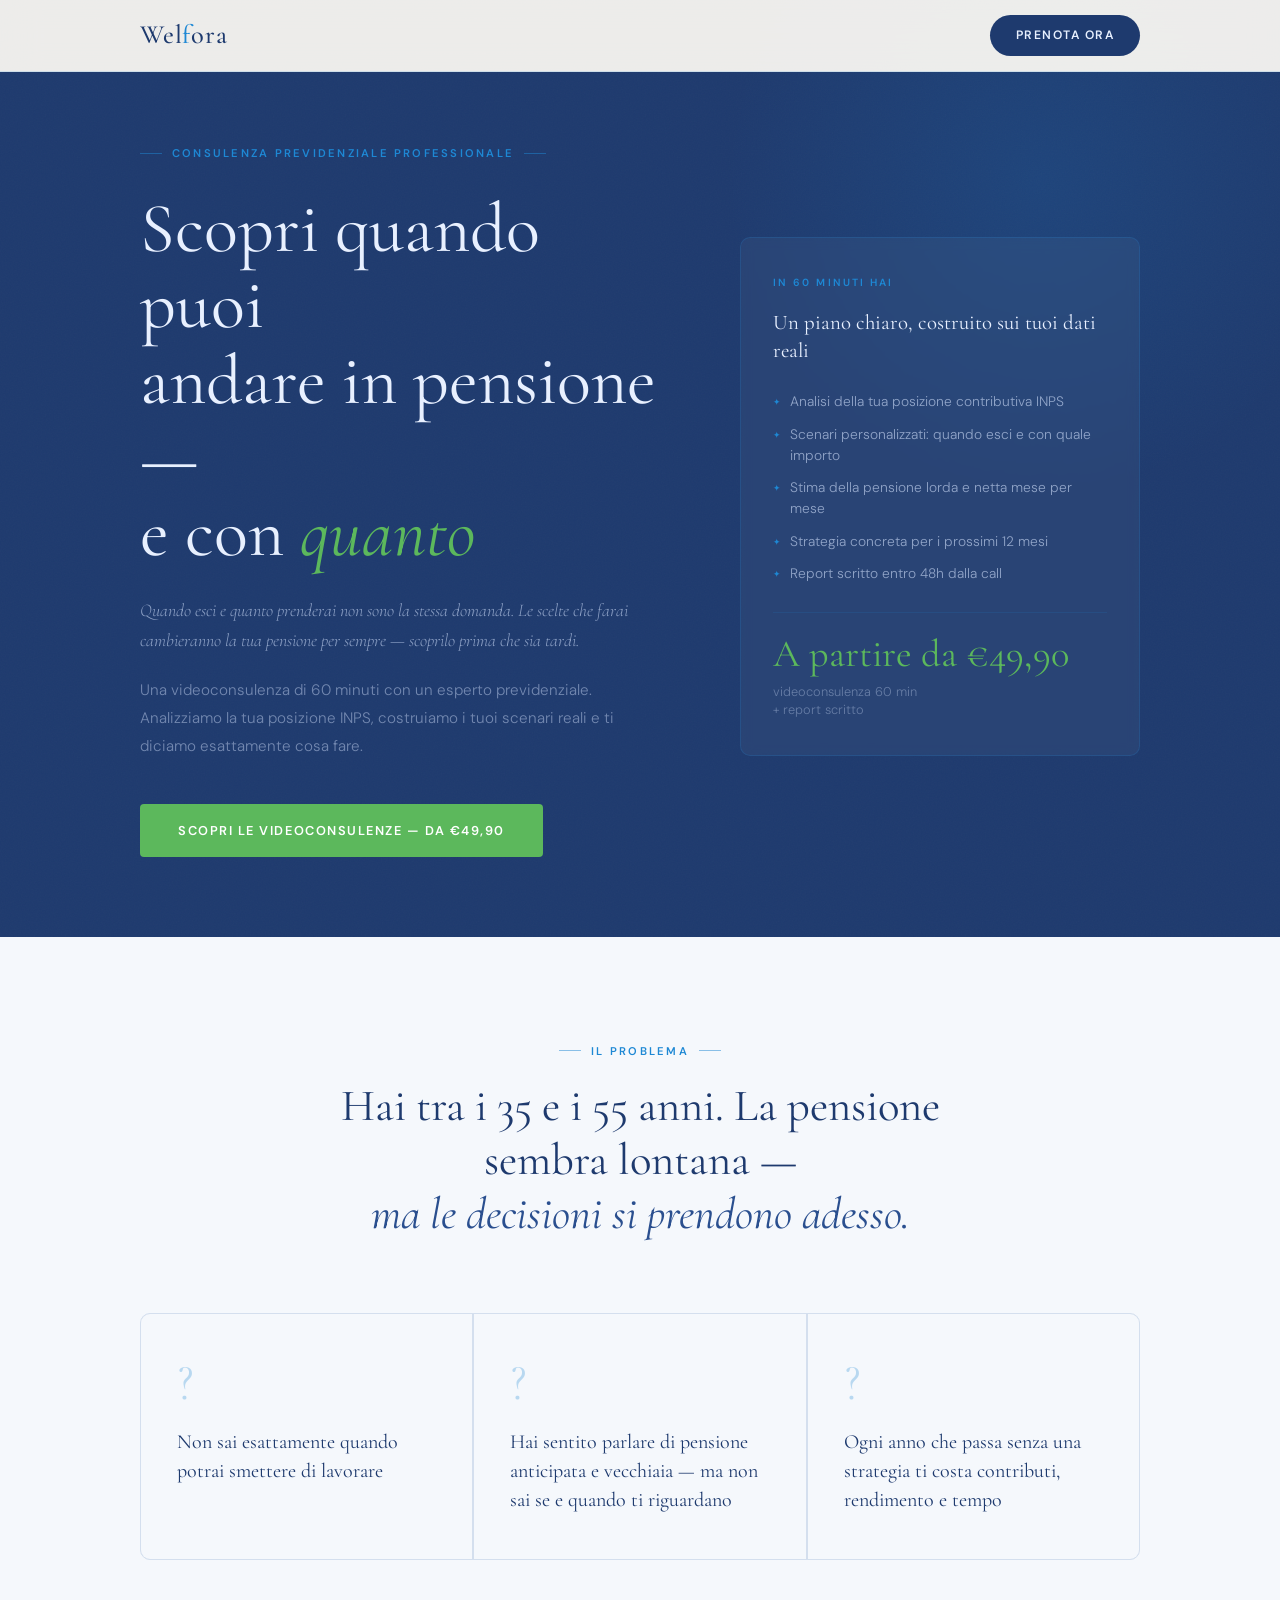
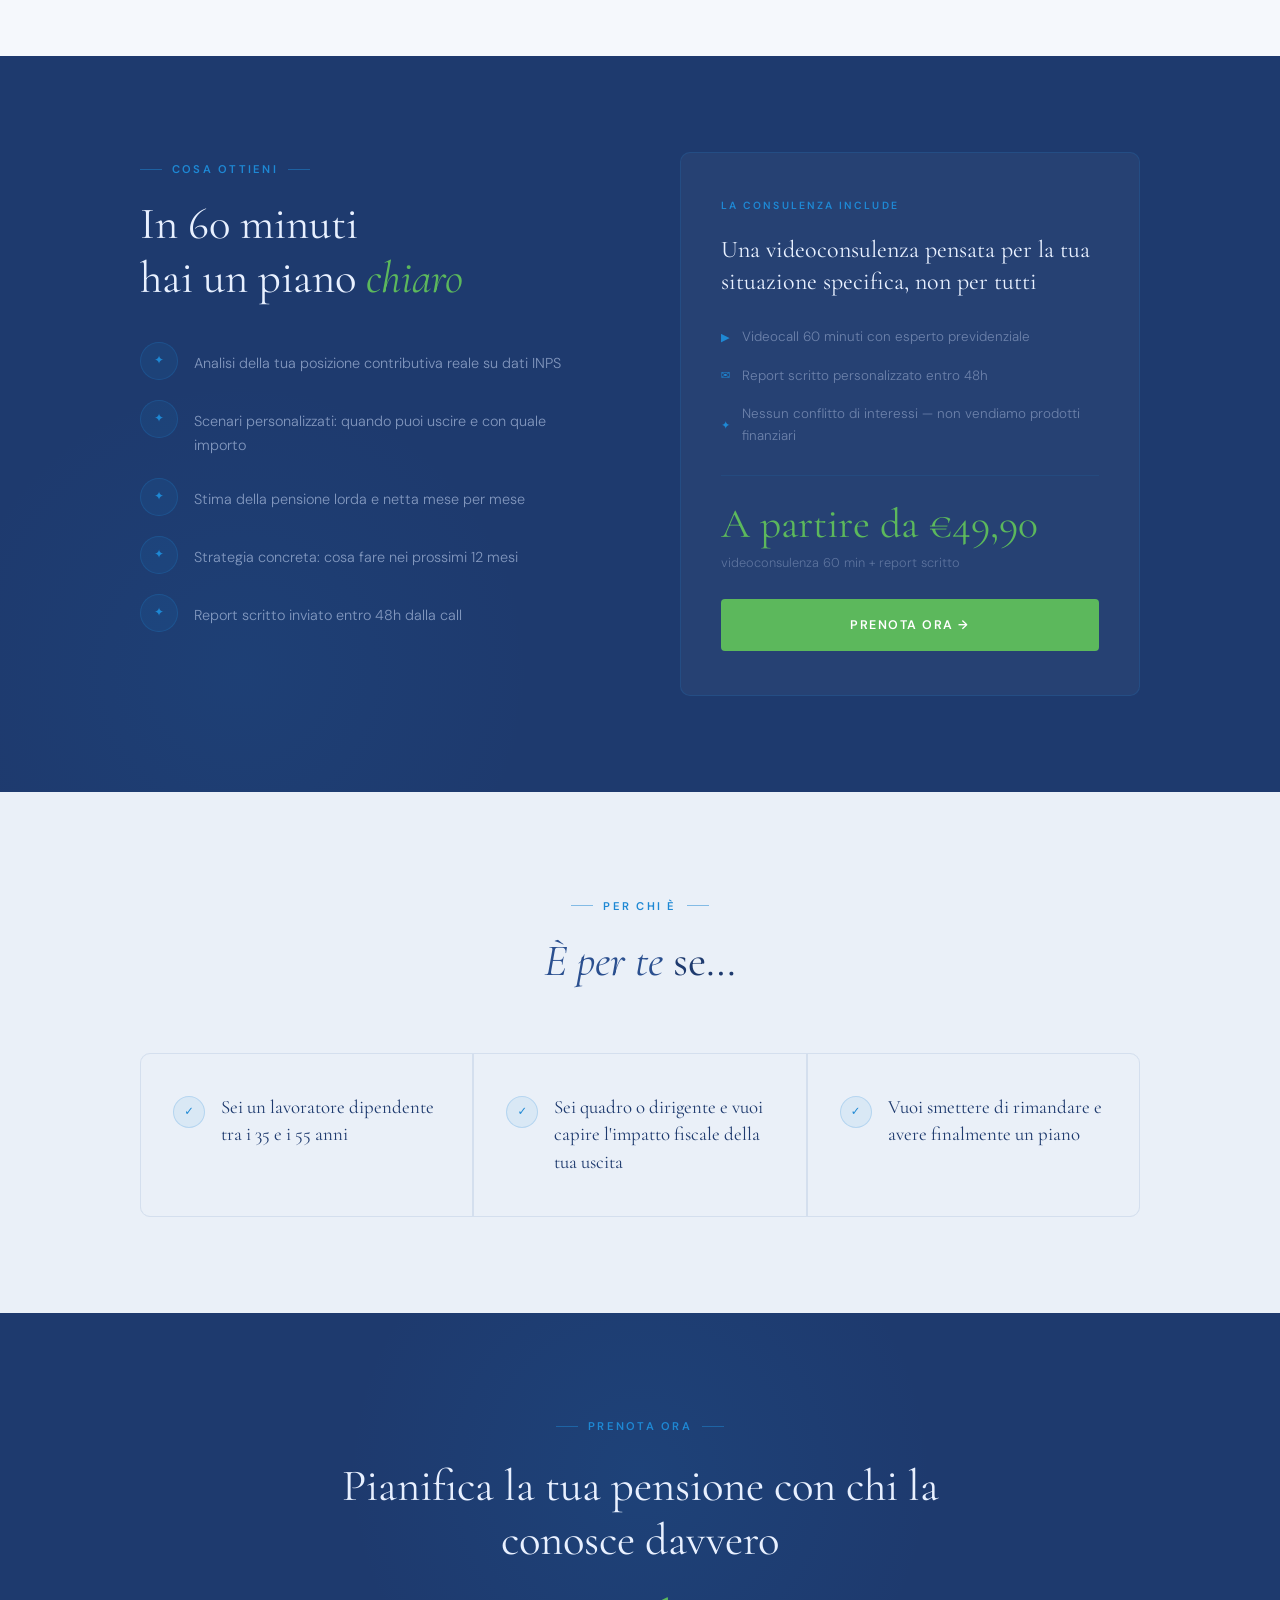
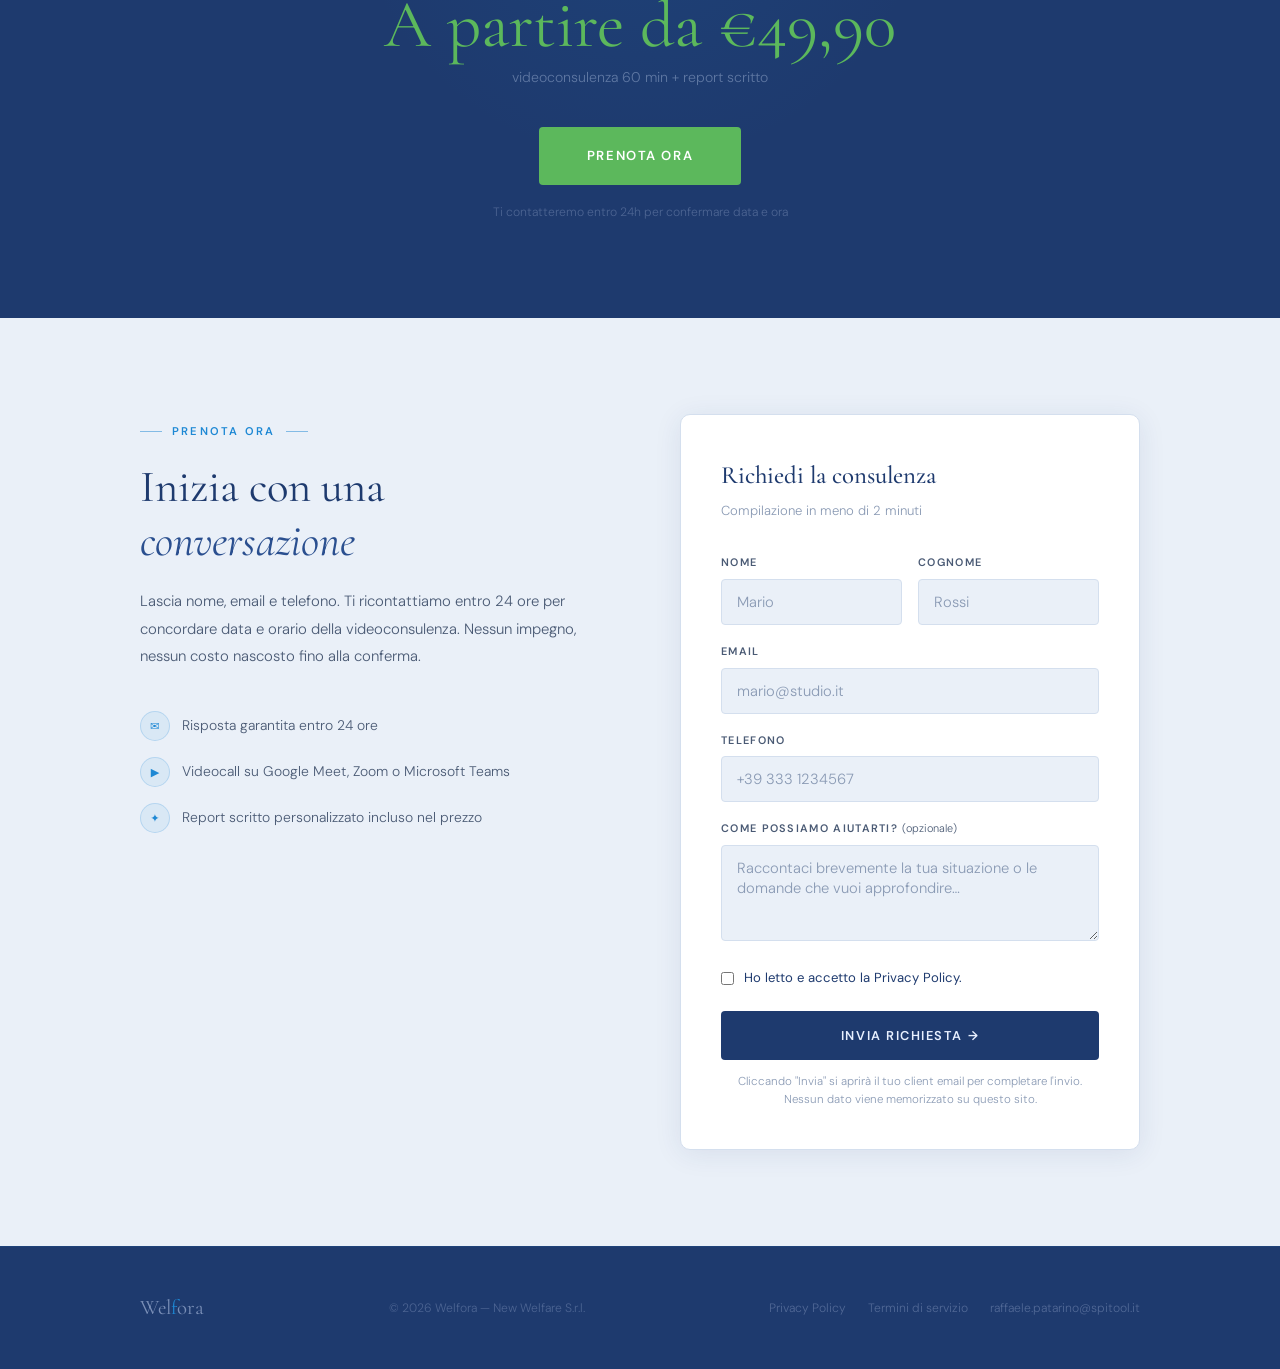
==== commit fddaf913: "Home: prezzo "a partire da €49,90" e CTA Prenota ora verso consulenza.html" ====
--- a/index.html
+++ b/index.html
@@ -4,7 +4,7 @@
   <meta charset="UTF-8" />
   <meta name="viewport" content="width=device-width, initial-scale=1.0" />
   <title>Welfora — Scopri quando puoi andare in pensione</title>
-  <meta name="description" content="Scopri quando puoi andare in pensione e con quanto. Videoconsulenza previdenziale con un esperto, analisi INPS, scenari personalizzati e report scritto." />
+  <meta name="description" content="Scopri quando puoi andare in pensione e con quanto. Videoconsulenza previdenziale con un esperto, analisi INPS, scenari personalizzati e report scritto." />
   <link rel="preconnect" href="https://fonts.googleapis.com" />
   <link rel="preconnect" href="https://fonts.gstatic.com" crossorigin />
   <link href="https://fonts.googleapis.com/css2?family=Cormorant+Garamond:ital,wght@0,300;0,400;0,500;0,600;1,300;1,400;1,600&family=DM+Sans:wght@300;400;500;600&display=swap" rel="stylesheet" />
@@ -859,7 +859,7 @@
 <nav class="nav" id="nav">
   <div class="nav__wrap">
     <span class="nav__logo">Wel<em>f</em>ora</span>
-    <a href="#contatti" class="nav__pill">Prenota ora</a>
+    <a href="consulenza.html" class="nav__pill">Prenota ora</a>
   </div>
 </nav>
 
@@ -891,7 +891,7 @@
       </p>
 
       <div class="hero__ctas">
-        <a href="consulenza.html" class="btn btn-green">Scopri le videoconsulenze — da €49,90</a>
+        <a href="consulenza.html" class="btn btn-green">Scopri le videoconsulenze — da €49,90</a>
       </div>
     </div>
 
@@ -907,7 +907,7 @@
         <li>Report scritto entro 48h dalla call</li>
       </ul>
       <div class="hero__card-price">
-        <strong>€149</strong>
+        <strong>A partire da €49,90</strong>
         <span>videoconsulenza 60 min<br/>+ report scritto</span>
       </div>
     </div>
@@ -997,9 +997,9 @@
 
         <hr class="ottieni__card-divider"/>
 
-        <div class="ottieni__card-price">€149</div>
+        <div class="ottieni__card-price">A partire da €49,90</div>
         <div class="ottieni__card-price-sub">videoconsulenza 60 min + report scritto</div>
-        <a href="#contatti" class="btn btn-green" style="width:100%;justify-content:center;font-size:.78rem;">Prenota ora →</a>
+        <a href="consulenza.html" class="btn btn-green" style="width:100%;justify-content:center;font-size:.78rem;">Prenota ora →</a>
       </div>
 
     </div>
@@ -1041,9 +1041,9 @@
     <div class="cta-banner__inner reveal">
       <div class="eyebrow">Prenota ora</div>
       <h2 class="cta-banner__title">Pianifica la tua pensione con chi la conosce davvero</h2>
-      <div class="cta-banner__price">€149</div>
+      <div class="cta-banner__price">A partire da €49,90</div>
       <div class="cta-banner__price-sub">videoconsulenza 60 min + report scritto</div>
-      <a href="#contatti" class="btn btn-green" style="font-size:.82rem;padding:18px 48px;">Prenota ora</a>
+      <a href="consulenza.html" class="btn btn-green" style="font-size:.82rem;padding:18px 48px;">Prenota ora</a>
       <p class="cta-banner__note">Ti contatteremo entro 24h per confermare data e ora</p>
     </div>
   </div>
@@ -1105,15 +1105,15 @@
               <input class="f-input" type="tel" id="telefono" name="telefono" placeholder="+39 333 1234567" required />
             </div>
 
-            <div class="f-group">
-              <label class="f-label" for="messaggio">Come possiamo aiutarti? <em>(opzionale)</em></label>
-              <textarea class="f-input" id="messaggio" name="messaggio" placeholder="Raccontaci brevemente la tua situazione o le domande che vuoi approfondire…"></textarea>
-            </div>
-
-            <div class="f-group" style="display:flex;align-items:flex-start;gap:10px">
-              <input type="checkbox" id="privacy-consent" required style="margin-top:4px;accent-color:var(--blue)" />
-              <label for="privacy-consent" style="font-size:.82rem;line-height:1.5;color:var(--muted)">Ho letto e accetto la <a href="privacy.html" target="_blank" rel="noopener">Privacy Policy</a>.</label>
-            </div>
+            <div class="f-group">
+              <label class="f-label" for="messaggio">Come possiamo aiutarti? <em>(opzionale)</em></label>
+              <textarea class="f-input" id="messaggio" name="messaggio" placeholder="Raccontaci brevemente la tua situazione o le domande che vuoi approfondire…"></textarea>
+            </div>
+
+            <div class="f-group" style="display:flex;align-items:flex-start;gap:10px">
+              <input type="checkbox" id="privacy-consent" required style="margin-top:4px;accent-color:var(--blue)" />
+              <label for="privacy-consent" style="font-size:.82rem;line-height:1.5;color:var(--muted)">Ho letto e accetto la <a href="privacy.html" target="_blank" rel="noopener">Privacy Policy</a>.</label>
+            </div>
 
             <button type="submit" class="btn btn-dark f-submit">
               Invia richiesta →
@@ -1124,8 +1124,8 @@
 
         <div class="form-success" id="formSuccess">
           <div class="form-success__mark">✦</div>
-          <h3 class="form-success__title">Completa l’invio nell’app email</h3>
-          <p class="form-success__text">Il messaggio è pronto. Premi Invia nella tua app email; ti ricontatteremo entro 24 ore lavorative.</p>
+          <h3 class="form-success__title">Completa l’invio nell’app email</h3>
+          <p class="form-success__text">Il messaggio è pronto. Premi Invia nella tua app email; ti ricontatteremo entro 24 ore lavorative.</p>
         </div>
 
       </div>
@@ -1139,11 +1139,11 @@
   <div class="container">
     <div class="footer__inner">
       <span class="footer__logo">Wel<em>f</em>ora</span>
-      <span class="footer__copy">© 2026 Welfora — New Welfare S.r.l.</span>
+      <span class="footer__copy">© 2026 Welfora — New Welfare S.r.l.</span>
       <div class="footer__links">
-        <a href="privacy.html">Privacy Policy</a>
-        <a href="termini.html">Termini di servizio</a>
-        <a href="mailto:raffaele.patarino@spitool.it">raffaele.patarino@spitool.it</a>
+        <a href="privacy.html">Privacy Policy</a>
+        <a href="termini.html">Termini di servizio</a>
+        <a href="mailto:raffaele.patarino@spitool.it">raffaele.patarino@spitool.it</a>
       </div>
     </div>
   </div>
@@ -1176,22 +1176,22 @@
     const nome     = document.getElementById('nome').value.trim();
     const cognome  = document.getElementById('cognome').value.trim();
     const email    = document.getElementById('email').value.trim();
-    const telefono = document.getElementById('telefono').value.trim();
-    const msg      = document.getElementById('messaggio').value.trim();
-    const privacy  = document.getElementById('privacy-consent').checked;
+    const telefono = document.getElementById('telefono').value.trim();
+    const msg      = document.getElementById('messaggio').value.trim();
+    const privacy  = document.getElementById('privacy-consent').checked;
 
     if (!nome || !cognome || !email || !telefono) {
       alert('Compila tutti i campi obbligatori per procedere.');
       return;
     }
-    if (!email.includes('@')) {
-      alert('Inserisci un indirizzo email valido.');
-      return;
-    }
-    if (!privacy) {
-      alert('Accetta la Privacy Policy per procedere.');
-      return;
-    }
+    if (!email.includes('@')) {
+      alert('Inserisci un indirizzo email valido.');
+      return;
+    }
+    if (!privacy) {
+      alert('Accetta la Privacy Policy per procedere.');
+      return;
+    }
 
     const subject = encodeURIComponent(
       'Consulenza pensionistica — ' + nome + ' ' + cognome
@@ -1206,7 +1206,7 @@
       'Cordiali saluti,\n' + nome + ' ' + cognome
     );
 
-    window.location.href = 'mailto:raffaele.patarino@spitool.it?subject=' + subject + '&body=' + body;
+    window.location.href = 'mailto:raffaele.patarino@spitool.it?subject=' + subject + '&body=' + body;
 
     setTimeout(() => {
       document.getElementById('formContent').style.display = 'none';
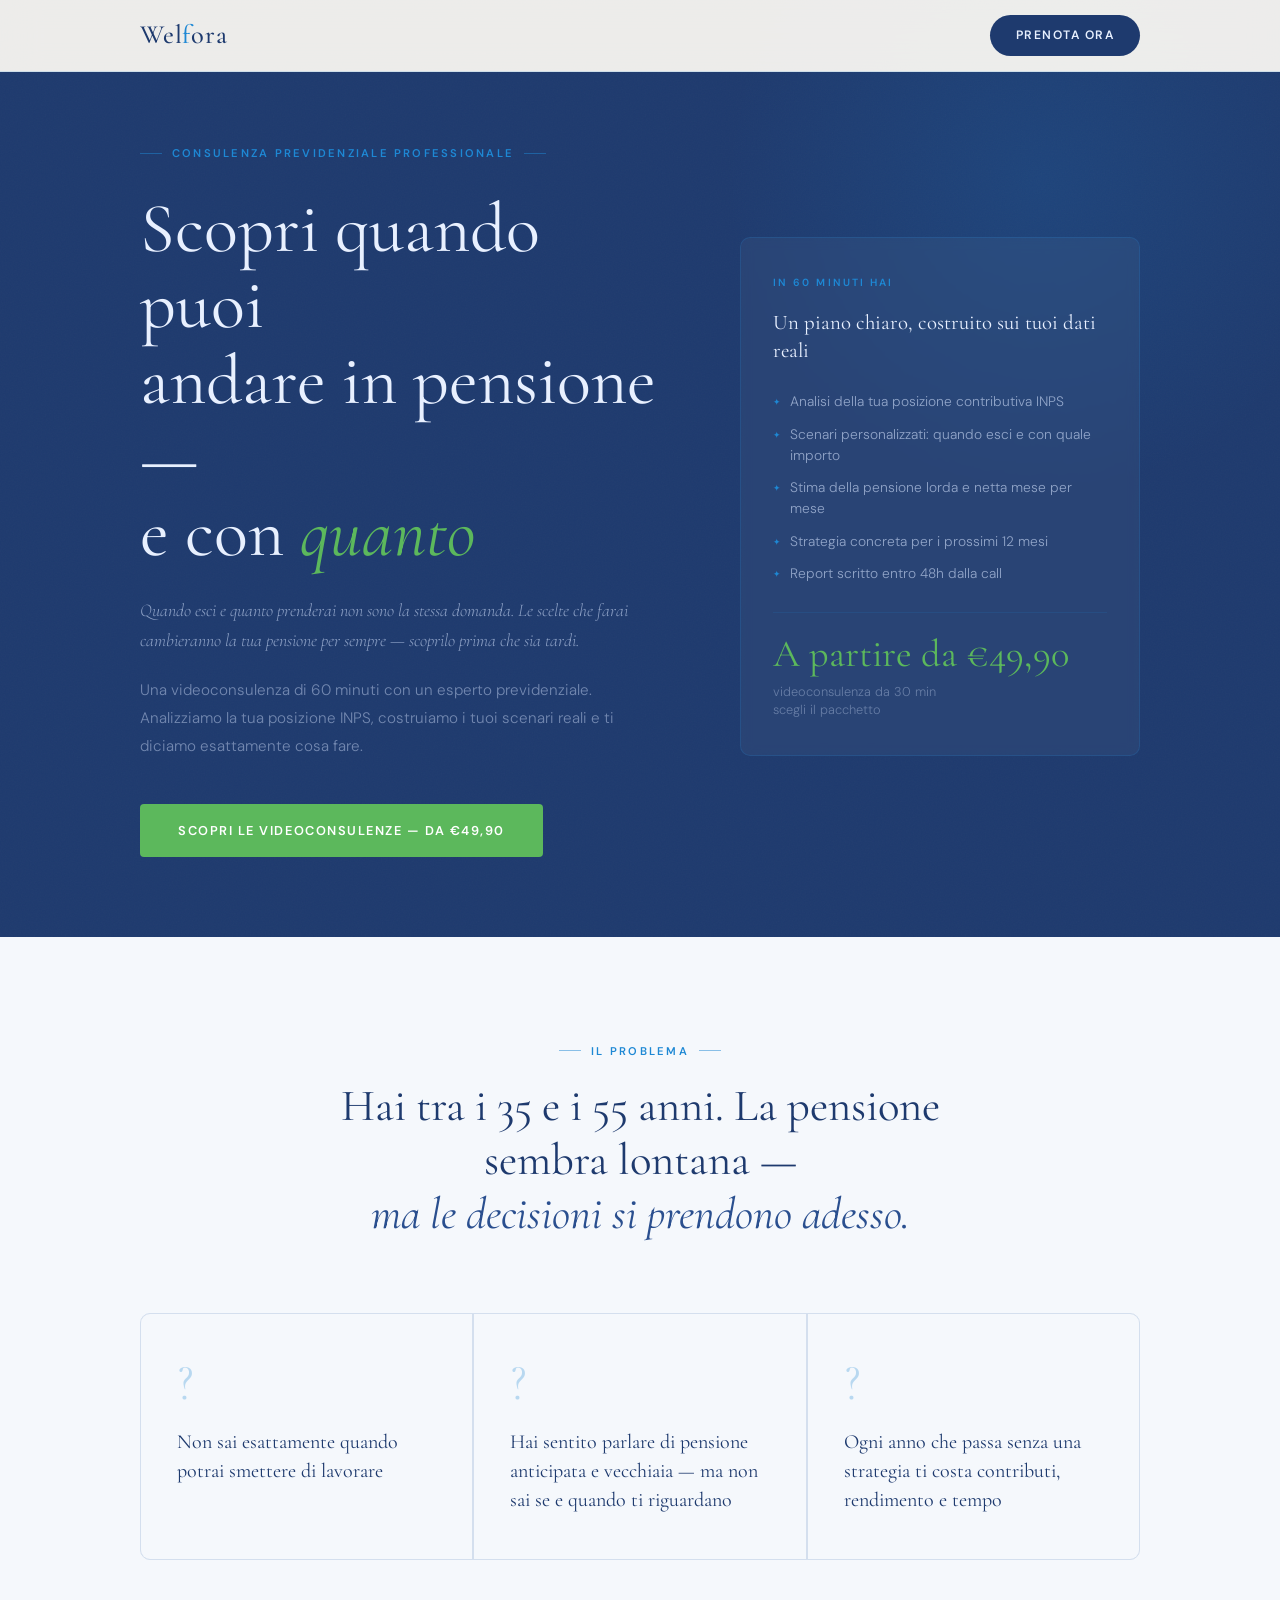
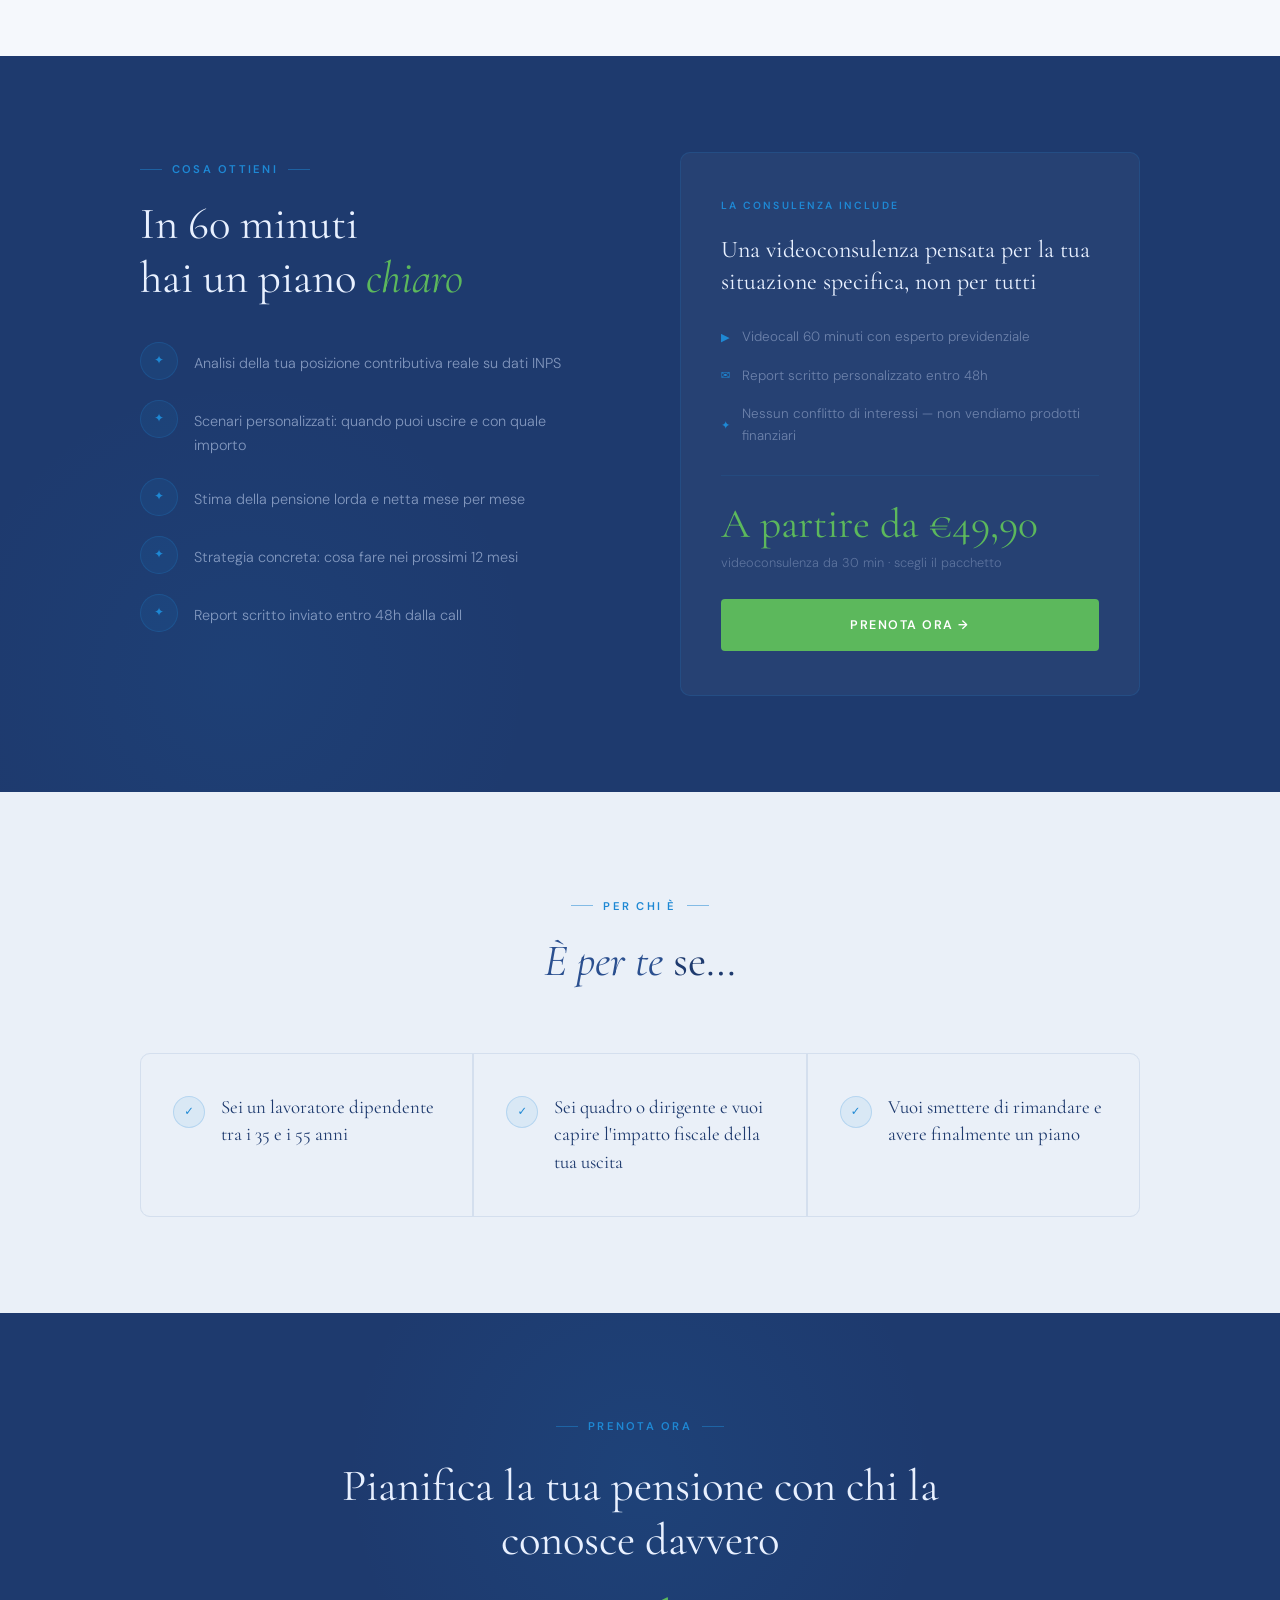
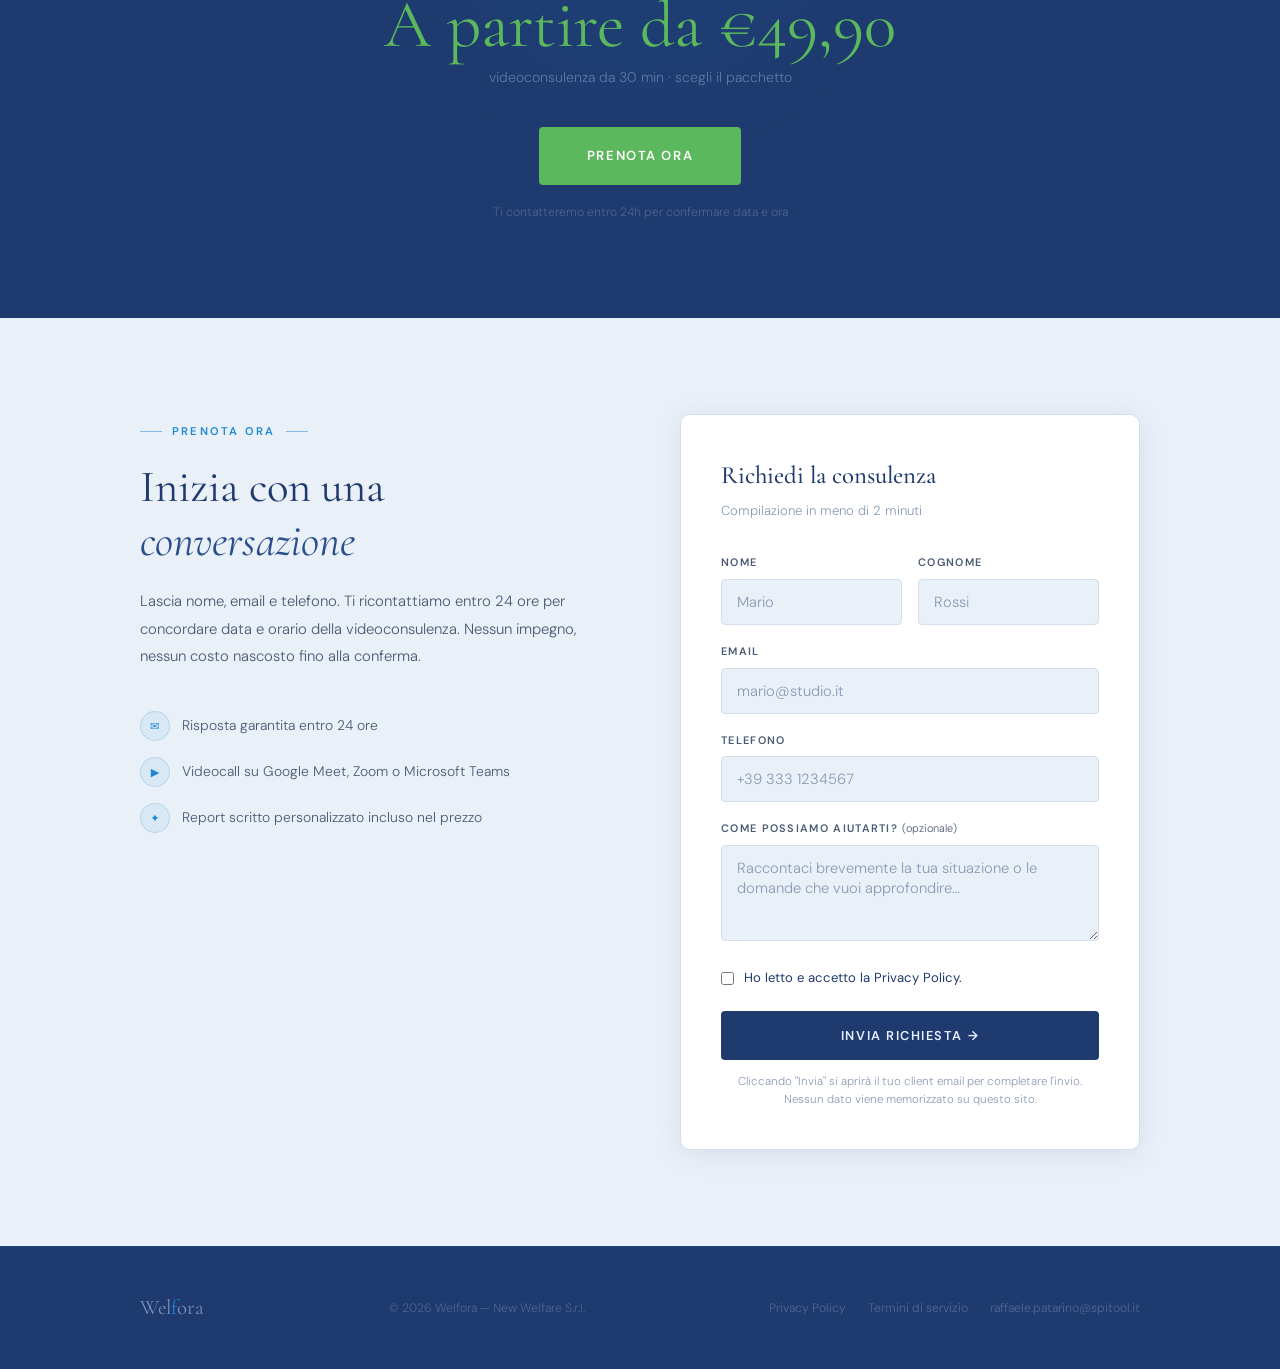
==== commit aacb3713: "Home: sottotitolo prezzo coerente con tier da 30 min" ====
--- a/index.html
+++ b/index.html
@@ -908,7 +908,7 @@
       </ul>
       <div class="hero__card-price">
         <strong>A partire da €49,90</strong>
-        <span>videoconsulenza 60 min<br/>+ report scritto</span>
+        <span>videoconsulenza da 30 min<br/>scegli il pacchetto</span>
       </div>
     </div>
 
@@ -998,7 +998,7 @@
         <hr class="ottieni__card-divider"/>
 
         <div class="ottieni__card-price">A partire da €49,90</div>
-        <div class="ottieni__card-price-sub">videoconsulenza 60 min + report scritto</div>
+        <div class="ottieni__card-price-sub">videoconsulenza da 30 min · scegli il pacchetto</div>
         <a href="consulenza.html" class="btn btn-green" style="width:100%;justify-content:center;font-size:.78rem;">Prenota ora →</a>
       </div>
 
@@ -1042,7 +1042,7 @@
       <div class="eyebrow">Prenota ora</div>
       <h2 class="cta-banner__title">Pianifica la tua pensione con chi la conosce davvero</h2>
       <div class="cta-banner__price">A partire da €49,90</div>
-      <div class="cta-banner__price-sub">videoconsulenza 60 min + report scritto</div>
+      <div class="cta-banner__price-sub">videoconsulenza da 30 min · scegli il pacchetto</div>
       <a href="consulenza.html" class="btn btn-green" style="font-size:.82rem;padding:18px 48px;">Prenota ora</a>
       <p class="cta-banner__note">Ti contatteremo entro 24h per confermare data e ora</p>
     </div>
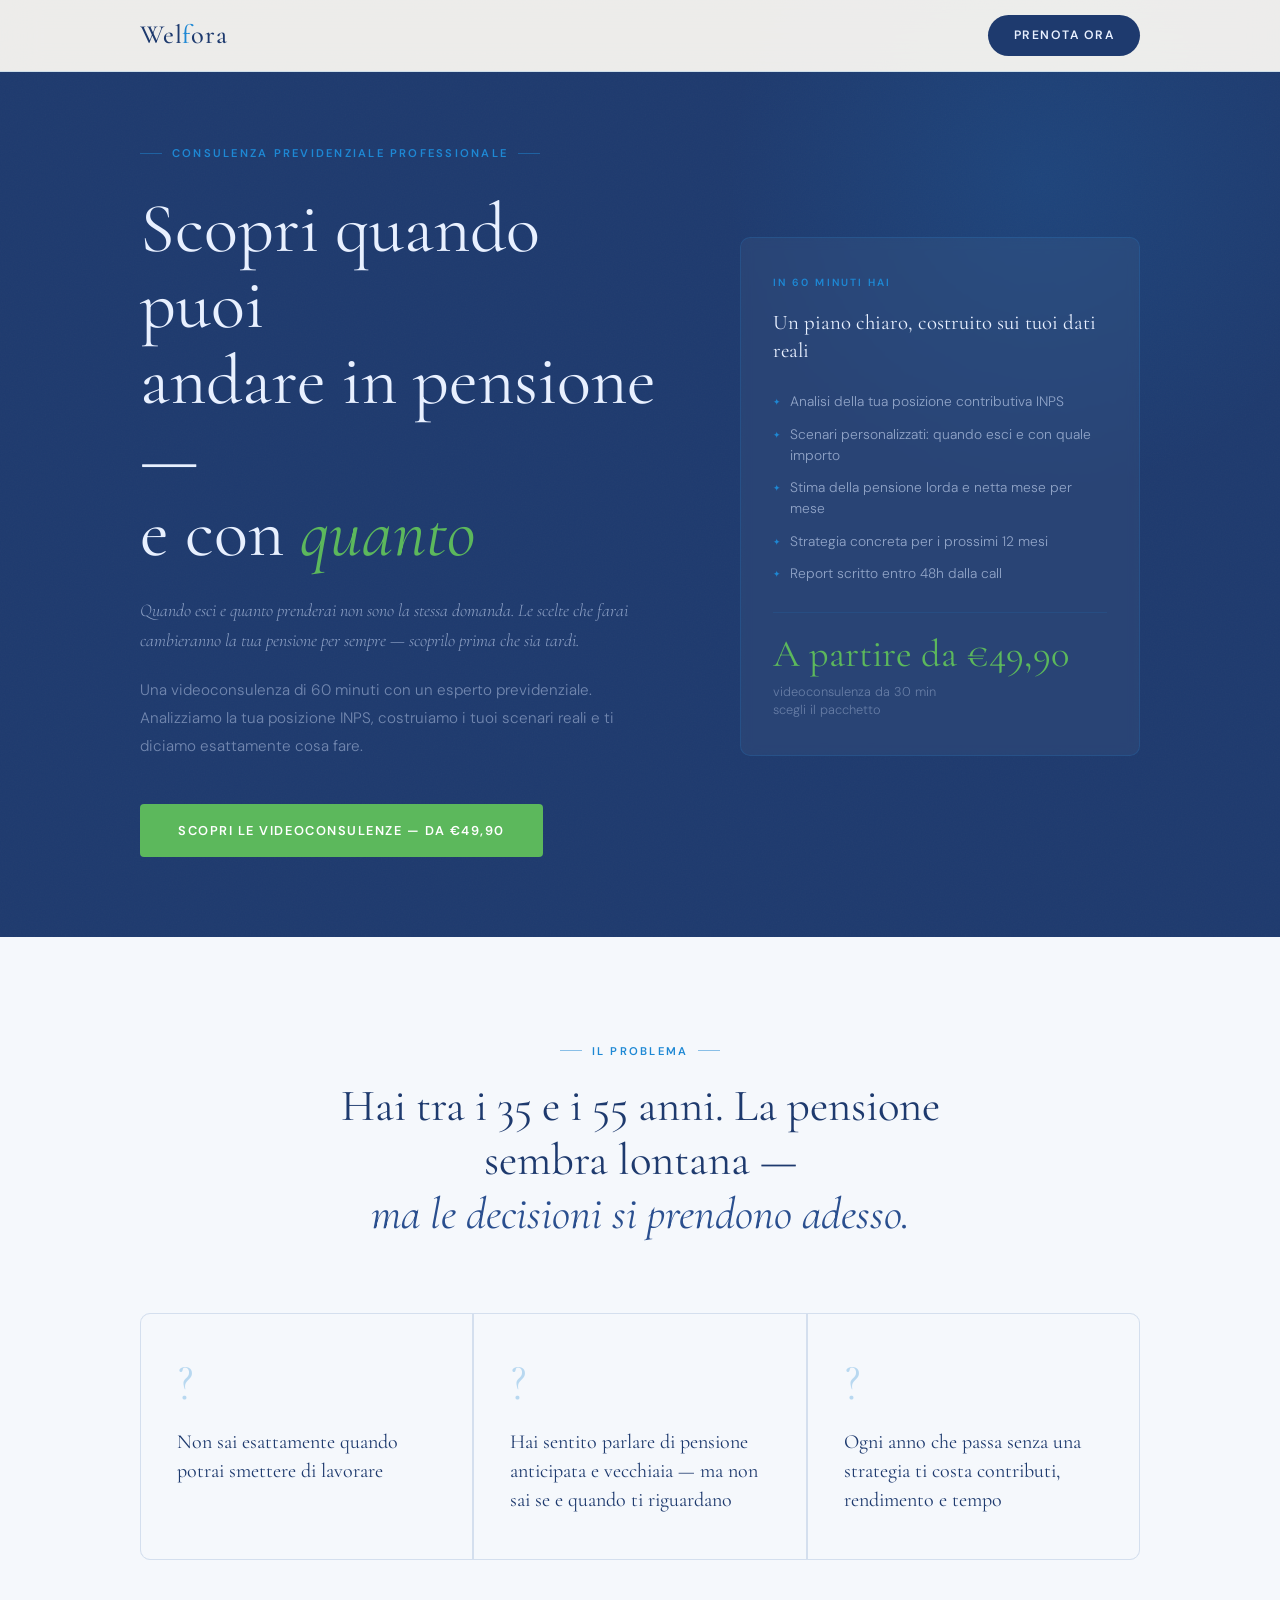
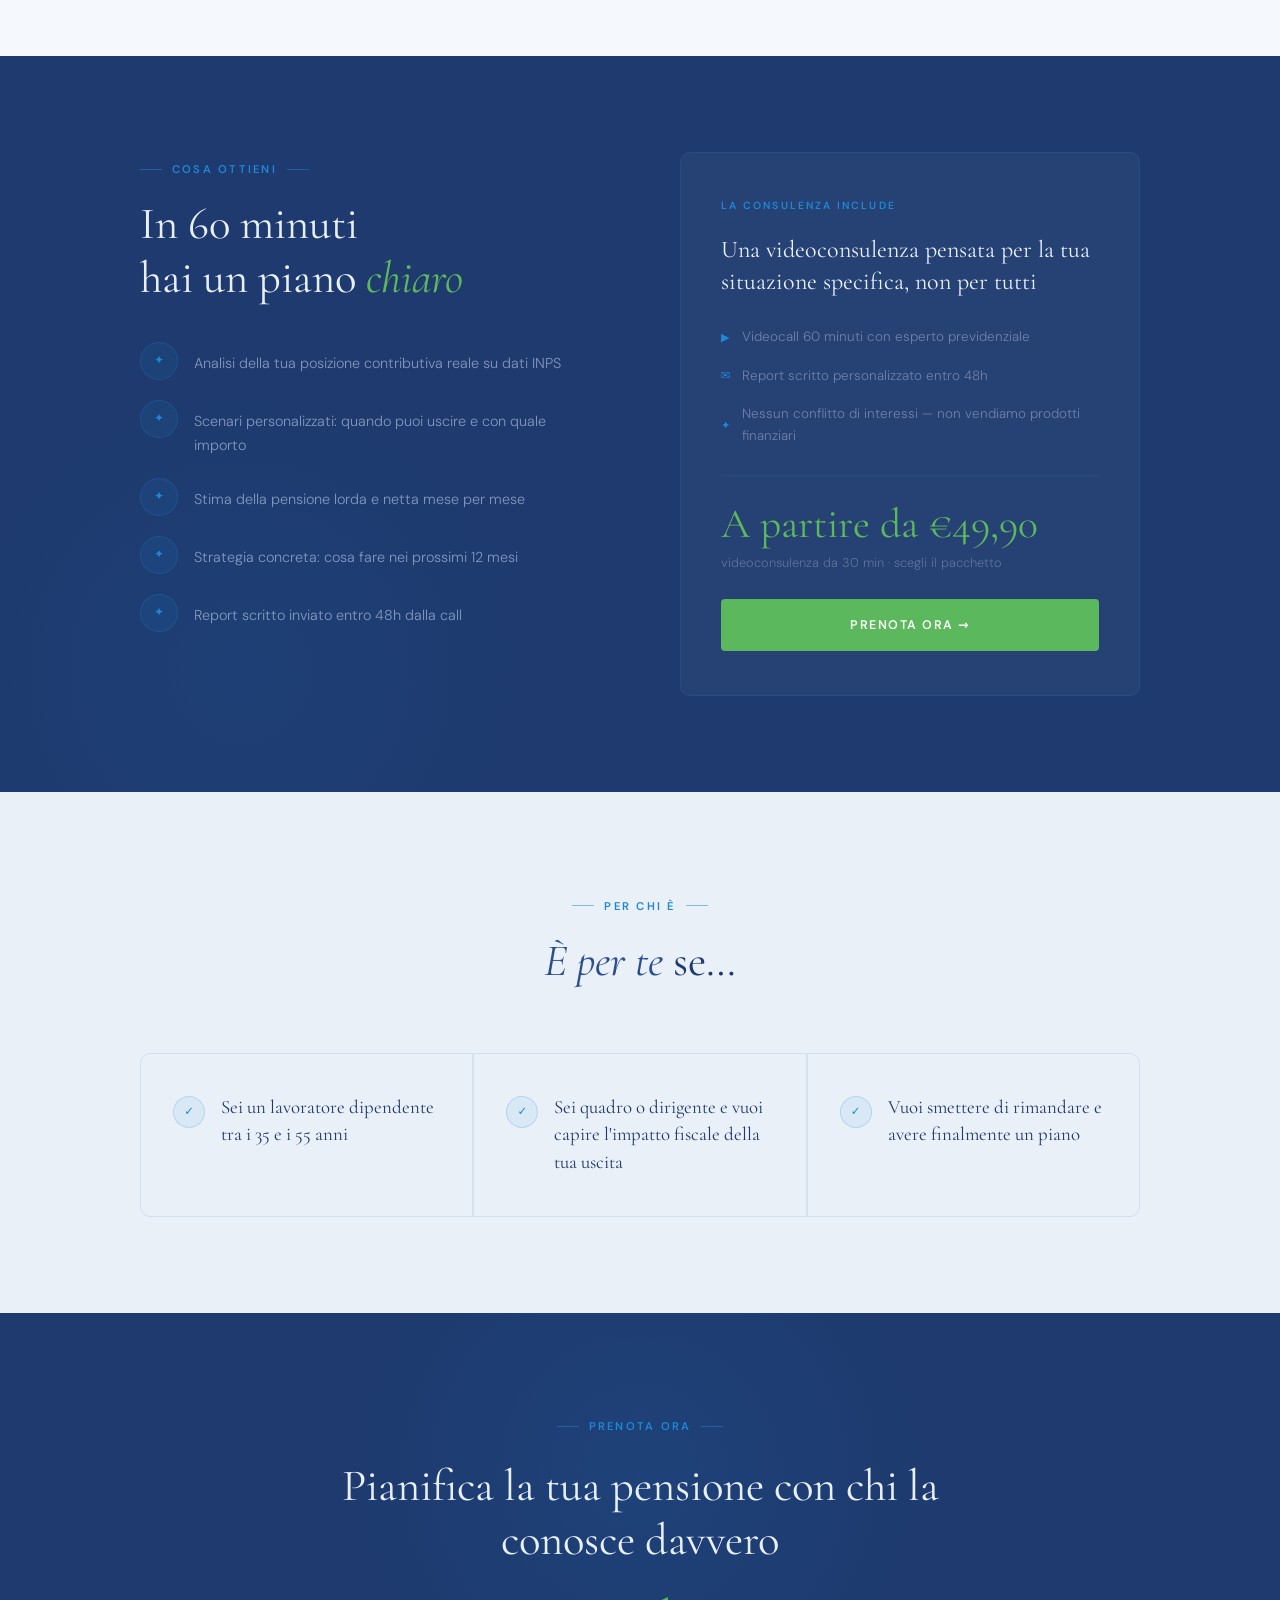
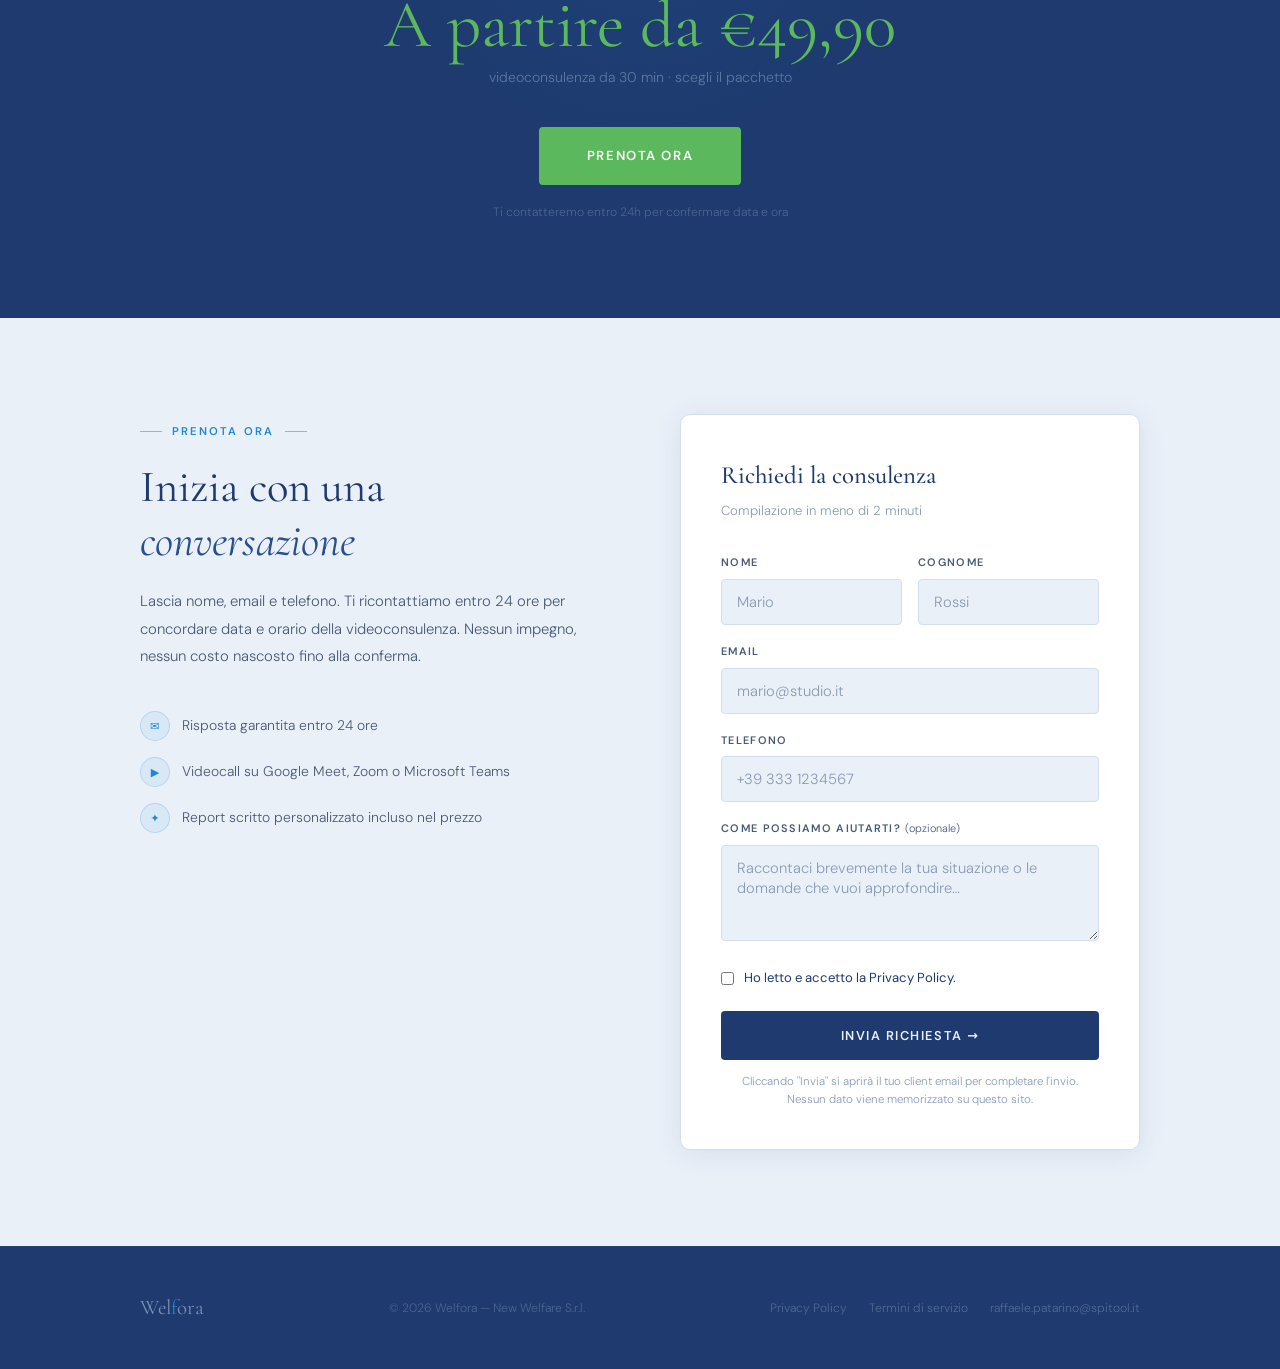
==== commit 6e2bee0b: "Add files via upload" ====
--- a/index.html
+++ b/index.html
@@ -1,1218 +1,1237 @@
-<!DOCTYPE html>
-<html lang="it">
-<head>
-  <meta charset="UTF-8" />
-  <meta name="viewport" content="width=device-width, initial-scale=1.0" />
-  <title>Welfora — Scopri quando puoi andare in pensione</title>
-  <meta name="description" content="Scopri quando puoi andare in pensione e con quanto. Videoconsulenza previdenziale con un esperto, analisi INPS, scenari personalizzati e report scritto." />
-  <link rel="preconnect" href="https://fonts.googleapis.com" />
-  <link rel="preconnect" href="https://fonts.gstatic.com" crossorigin />
-  <link href="https://fonts.googleapis.com/css2?family=Cormorant+Garamond:ital,wght@0,300;0,400;0,500;0,600;1,300;1,400;1,600&family=DM+Sans:wght@300;400;500;600&display=swap" rel="stylesheet" />
-  <style>
-    /* ══════════════════════════════════════════════
-       WELFORA — Design Tokens
-    ══════════════════════════════════════════════ */
-    :root {
-      --cream:       #f5f8fc;
-      --cream-mid:   #eaf0f8;
-      --cream-dark:  #d4dfee;
-      --ivory:       #ffffff;
-      --dark:        #1e3a6e;
-      --dark-mid:    #2a4f8f;
-      --warm-mid:    #4a5a74;
-      --warm-light:  #8a9ab4;
-      --gold:        #1e88d4;
-      --gold-light:  #5cb85c;
-      --gold-pale:   rgba(30,136,212,0.08);
-      --gold-border: rgba(30,136,212,0.20);
-      --shadow:      0 4px 28px rgba(30,58,110,0.09);
-      --shadow-lg:   0 20px 64px rgba(30,58,110,0.15);
-
-      --serif: 'Cormorant Garamond', Georgia, serif;
-      --sans:  'DM Sans', system-ui, sans-serif;
-
-      --r:    4px;
-      --r-lg: 10px;
-      --nav-h: 72px;
-      --max-w: 1080px;
+<!DOCTYPE html>
+<html lang="it">
+<head>
+  <meta charset="UTF-8" />
+  <meta name="viewport" content="width=device-width, initial-scale=1.0" />
+  <title>Welfora — Scopri quando puoi andare in pensione</title>
+  <meta name="description" content="Scopri quando puoi andare in pensione e con quanto. Videoconsulenza previdenziale con un esperto, analisi INPS, scenari personalizzati e report scritto." />
+  <style>
+    /* Self-hosted fonts (GDPR: no external requests to Google servers) */
+    @font-face {
+      font-family: 'Cormorant Garamond';
+      font-style: normal;
+      font-display: swap;
+      font-weight: 300 700;
+      src: url('fonts/cormorant-garamond-normal.woff2') format('woff2-variations');
+    }
+    @font-face {
+      font-family: 'Cormorant Garamond';
+      font-style: italic;
+      font-display: swap;
+      font-weight: 300 700;
+      src: url('fonts/cormorant-garamond-italic.woff2') format('woff2-variations');
+    }
+    @font-face {
+      font-family: 'DM Sans';
+      font-style: normal;
+      font-display: swap;
+      font-weight: 300 700;
+      src: url('fonts/dm-sans-normal.woff2') format('woff2-variations');
     }
-
-    *, *::before, *::after { box-sizing: border-box; margin: 0; padding: 0; }
-    html { scroll-behavior: smooth; }
-
-    body {
-      font-family: var(--sans);
-      background: var(--cream);
-      color: var(--dark);
-      font-size: 16px;
-      line-height: 1.65;
-      -webkit-font-smoothing: antialiased;
-    }
-
-    img { display: block; max-width: 100%; }
-    a { color: inherit; text-decoration: none; }
-
-    .container {
-      max-width: var(--max-w);
-      margin: 0 auto;
-      padding: 0 40px;
-    }
-    @media (max-width: 640px) { .container { padding: 0 22px; } }
-
-    /* ══ NAVIGATION ══════════════════════════════ */
-    .nav {
-      position: fixed;
-      top: 0; left: 0; right: 0;
-      z-index: 200;
-      height: var(--nav-h);
-      background: rgba(250,248,243,0.94);
-      backdrop-filter: blur(18px);
-      border-bottom: 1px solid rgba(30,136,212,0.14);
-      transition: box-shadow .3s;
-    }
-    .nav.scrolled { box-shadow: var(--shadow); }
-    .nav__wrap {
-      height: 100%;
-      max-width: var(--max-w);
-      margin: 0 auto;
-      padding: 0 40px;
-      display: flex;
-      align-items: center;
-      justify-content: space-between;
-    }
-    .nav__logo {
-      font-family: var(--serif);
-      font-size: 1.65rem;
-      font-weight: 500;
-      letter-spacing: .03em;
-      color: var(--dark);
-    }
-    .nav__logo em { font-style: normal; color: var(--gold); }
-
-    .nav__pill {
-      display: inline-flex;
-      align-items: center;
-      gap: 8px;
-      padding: 10px 26px;
-      background: var(--dark);
-      color: #e8f0ff;
-      font-family: var(--sans);
-      font-size: .76rem;
-      font-weight: 600;
-      letter-spacing: .12em;
-      text-transform: uppercase;
-      border-radius: 99px;
-      transition: background .2s, transform .2s, box-shadow .2s;
-    }
-    .nav__pill:hover {
-      background: var(--dark-mid);
-      transform: translateY(-1px);
-      box-shadow: 0 6px 20px rgba(30,58,110,.22);
-    }
-    @media (max-width: 640px) {
-      .nav__wrap { padding: 0 22px; }
-      .nav__pill { padding: 9px 18px; }
-    }
-
-    /* ══ BUTTONS ══════════════════════════════════ */
-    .btn {
-      display: inline-flex;
-      align-items: center;
-      gap: 8px;
-      padding: 16px 38px;
-      font-family: var(--sans);
-      font-size: .8rem;
-      font-weight: 600;
-      letter-spacing: .12em;
-      text-transform: uppercase;
-      border: none;
-      border-radius: var(--r);
-      cursor: pointer;
-      transition: transform .2s, box-shadow .2s, background .2s, color .2s;
-      text-decoration: none;
-    }
-    .btn-gold {
-      background: var(--gold);
-      color: var(--dark);
-    }
-    .btn-gold:hover {
-      background: var(--gold-light);
-      transform: translateY(-2px);
-      box-shadow: 0 10px 32px rgba(30,136,212,.35);
-    }
-    .btn-ghost {
-      background: transparent;
-      color: rgba(214,228,255,.7);
-      border: 1px solid rgba(30,136,212,.3);
-    }
-    .btn-ghost:hover {
-      border-color: var(--gold);
-      color: var(--gold-light);
-      transform: translateY(-2px);
-    }
-    .btn-dark {
-      background: var(--dark);
-      color: #e8f0ff;
-    }
-    .btn-dark:hover {
-      background: var(--dark-mid);
-      transform: translateY(-2px);
-      box-shadow: 0 8px 28px rgba(30,58,110,.22);
-    }
-    .btn-green {
-      background: var(--gold-light);
-      color: #fff;
-    }
-    .btn-green:hover {
-      background: #4aa84a;
-      transform: translateY(-2px);
-      box-shadow: 0 10px 32px rgba(92,184,92,.35);
-    }
-
-    /* ══ EYEBROW ══════════════════════════════════ */
-    .eyebrow {
-      display: inline-flex;
-      align-items: center;
-      gap: 10px;
-      font-family: var(--sans);
-      font-size: .7rem;
-      font-weight: 600;
-      letter-spacing: .2em;
-      text-transform: uppercase;
-      color: var(--gold);
-    }
-    .eyebrow::before, .eyebrow::after {
-      content: '';
-      display: block;
-      width: 22px; height: 1px;
-      background: currentColor;
-      opacity: .5;
-    }
-
-    /* ══ HERO ═════════════════════════════════════ */
-    .hero {
-      min-height: 100vh;
-      background: var(--dark);
-      position: relative;
-      overflow: hidden;
-      display: flex;
-      align-items: center;
-    }
-
-    .hero__glow-1 {
-      position: absolute;
-      width: 720px; height: 720px;
-      background: radial-gradient(circle, rgba(30,136,212,.13) 0%, transparent 62%);
-      top: -180px; right: -120px;
-      pointer-events: none;
-    }
-    .hero__glow-2 {
-      position: absolute;
-      width: 500px; height: 500px;
-      background: radial-gradient(circle, rgba(30,58,110,.12) 0%, transparent 65%);
-      bottom: -100px; left: -80px;
-      pointer-events: none;
-    }
-    .hero__grain {
-      position: absolute;
-      inset: 0;
-      opacity: .35;
-      pointer-events: none;
-      background-image: url("data:image/svg+xml,%3Csvg xmlns='http://www.w3.org/2000/svg' width='300' height='300'%3E%3Cfilter id='n'%3E%3CfeTurbulence type='fractalNoise' baseFrequency='0.75' numOctaves='4' stitchTiles='stitch'/%3E%3C/filter%3E%3Crect width='300' height='300' filter='url(%23n)' opacity='0.08'/%3E%3C/svg%3E");
-    }
-
-    .hero__inner {
-      position: relative;
-      z-index: 1;
-      width: 100%;
-      max-width: var(--max-w);
-      margin: 0 auto;
-      padding: calc(var(--nav-h) + 64px) 40px 80px;
-      display: grid;
-      grid-template-columns: 1fr 400px;
-      gap: 64px;
-      align-items: center;
-    }
-
-    .hero__eyebrow {
-      margin-bottom: 28px;
-      opacity: 0;
-      animation: slideUp .8s ease .2s forwards;
-    }
-
-    .hero__title {
-      font-family: var(--serif);
-      font-size: clamp(2.6rem, 5.5vw, 4.8rem);
-      font-weight: 400;
-      line-height: 1.08;
-      color: #e8f0ff;
-      margin-bottom: 24px;
-      opacity: 0;
-      animation: slideUp .8s ease .35s forwards;
-    }
-    .hero__title em {
-      font-style: italic;
-      color: var(--gold-light);
-    }
-
-    .hero__tagline {
-      font-family: var(--serif);
-      font-size: 1.12rem;
-      font-style: italic;
-      font-weight: 300;
-      color: rgba(214,228,255,.6);
-      max-width: 500px;
-      margin-bottom: 20px;
-      line-height: 1.7;
-      opacity: 0;
-      animation: slideUp .8s ease .47s forwards;
-    }
-
-    .hero__sub {
-      font-size: .95rem;
-      font-weight: 300;
-      line-height: 1.85;
-      color: rgba(214,228,255,.45);
-      max-width: 480px;
-      margin-bottom: 44px;
-      opacity: 0;
-      animation: slideUp .8s ease .55s forwards;
-    }
-
-    .hero__ctas {
-      display: flex;
-      flex-wrap: wrap;
-      gap: 14px;
-      opacity: 0;
-      animation: slideUp .8s ease .68s forwards;
-    }
-
-    /* Hero offer card */
-    .hero__card {
-      background: rgba(255,255,255,.042);
-      border: 1px solid rgba(30,136,212,.2);
-      border-radius: var(--r-lg);
-      padding: 36px 32px;
-      backdrop-filter: blur(6px);
-      opacity: 0;
-      animation: slideUp .9s ease .55s forwards;
-    }
-    .hero__card-tag {
-      font-size: .65rem;
-      font-weight: 600;
-      letter-spacing: .2em;
-      text-transform: uppercase;
-      color: var(--gold);
-      margin-bottom: 18px;
-    }
-    .hero__card-head {
-      font-family: var(--serif);
-      font-size: 1.3rem;
-      font-weight: 400;
-      color: #e8f0ff;
-      line-height: 1.35;
-      margin-bottom: 26px;
-    }
-    .hero__card-list {
-      list-style: none;
-      display: flex;
-      flex-direction: column;
-      gap: 12px;
-      margin-bottom: 28px;
-    }
-    .hero__card-list li {
-      display: flex;
-      align-items: flex-start;
-      gap: 10px;
-      font-size: .86rem;
-      font-weight: 300;
-      color: rgba(214,228,255,.6);
-      line-height: 1.5;
-    }
-    .hero__card-list li::before {
-      content: '✦';
-      color: var(--gold);
-      font-size: .55rem;
-      margin-top: 5px;
-      flex-shrink: 0;
-    }
-    .hero__card-price {
-      border-top: 1px solid rgba(30,136,212,.14);
-      padding-top: 22px;
-      display: flex;
-      align-items: baseline;
-      gap: 10px;
-      flex-wrap: wrap;
-    }
-    .hero__card-price strong {
-      font-family: var(--serif);
-      font-size: 2.4rem;
-      font-weight: 400;
-      color: var(--gold-light);
-      line-height: 1;
-    }
-    .hero__card-price span {
-      font-size: .8rem;
-      font-weight: 300;
-      color: rgba(214,228,255,.35);
-      line-height: 1.4;
-    }
-
-    /* ══ PROBLEMA ════════════════════════════════ */
-    .problema {
-      padding: 96px 0;
-      background: var(--cream);
-    }
-    .problema__head {
-      text-align: center;
-      max-width: 640px;
-      margin: 0 auto 72px;
-    }
-    .problema__head .eyebrow { justify-content: center; margin-bottom: 20px; }
-    .problema__title {
-      font-family: var(--serif);
-      font-size: clamp(2rem, 3.5vw, 2.9rem);
-      font-weight: 400;
-      color: var(--dark);
-      line-height: 1.2;
-    }
-    .problema__title em { font-style: italic; color: var(--dark-mid); }
-
-    .problema__grid {
-      display: grid;
-      grid-template-columns: repeat(3, 1fr);
-      gap: 2px;
-      background: var(--cream-dark);
-      border-radius: var(--r-lg);
-      overflow: hidden;
-      border: 1px solid var(--cream-dark);
-    }
-    .problema__item {
-      background: var(--cream);
-      padding: 44px 36px;
-    }
-    .problema__mark {
-      font-family: var(--serif);
-      font-size: 3.2rem;
-      font-weight: 300;
-      color: var(--gold);
-      opacity: .28;
-      line-height: 1;
-      margin-bottom: 18px;
-    }
-    .problema__text {
-      font-family: var(--serif);
-      font-size: 1.25rem;
-      font-weight: 400;
-      color: var(--dark);
-      line-height: 1.45;
-    }
-
-    /* ══ COSA OTTIENI ════════════════════════════ */
-    .ottieni {
-      padding: 96px 0;
-      background: var(--dark);
-      position: relative;
-      overflow: hidden;
-    }
-    .ottieni::after {
-      content: '';
-      position: absolute;
-      width: 640px; height: 640px;
-      background: radial-gradient(circle, rgba(30,136,212,.07) 0%, transparent 65%);
-      bottom: -200px; left: -80px;
-      pointer-events: none;
-    }
-    .ottieni__inner {
-      position: relative;
-      z-index: 1;
-      display: grid;
-      grid-template-columns: 1fr 1fr;
-      gap: 80px;
-      align-items: start;
-    }
-    .ottieni__text .eyebrow { margin-bottom: 20px; }
-    .ottieni__title {
-      font-family: var(--serif);
-      font-size: clamp(2rem, 3.5vw, 2.9rem);
-      font-weight: 400;
-      color: #e8f0ff;
-      line-height: 1.2;
-      margin-bottom: 36px;
-    }
-    .ottieni__title em { font-style: italic; color: var(--gold-light); }
-    .ottieni__list {
-      list-style: none;
-      display: flex;
-      flex-direction: column;
-      gap: 20px;
-    }
-    .ottieni__list li { display: flex; gap: 16px; align-items: flex-start; }
-    .ottieni__icon {
-      width: 38px; height: 38px;
-      border-radius: 50%;
-      background: rgba(30,136,212,.1);
-      border: 1px solid rgba(30,136,212,.22);
-      display: flex; align-items: center; justify-content: center;
-      flex-shrink: 0;
-      color: var(--gold);
-      font-size: .75rem;
-    }
-    .ottieni__item-text {
-      font-size: .9rem;
-      font-weight: 300;
-      color: rgba(214,228,255,.55);
-      line-height: 1.7;
-      padding-top: 9px;
-    }
-
-    /* Offer card (right col) */
-    .ottieni__card {
-      background: rgba(255,255,255,.04);
-      border: 1px solid rgba(30,136,212,.18);
-      border-radius: var(--r-lg);
-      padding: 44px 40px;
-    }
-    .ottieni__card-label {
-      font-size: .65rem;
-      font-weight: 600;
-      letter-spacing: .2em;
-      text-transform: uppercase;
-      color: var(--gold);
-      margin-bottom: 20px;
-    }
-    .ottieni__card-title {
-      font-family: var(--serif);
-      font-size: 1.5rem;
-      font-weight: 400;
-      color: #e8f0ff;
-      line-height: 1.35;
-      margin-bottom: 28px;
-    }
-    .ottieni__card-detail {
-      display: flex;
-      align-items: center;
-      gap: 12px;
-      font-size: .84rem;
-      font-weight: 300;
-      color: rgba(214,228,255,.4);
-      margin-bottom: 16px;
-    }
-    .ottieni__card-detail span { color: var(--gold); font-size: .7rem; }
-    .ottieni__card-divider {
-      border: none;
-      border-top: 1px solid rgba(30,136,212,.12);
-      margin: 28px 0;
-    }
-    .ottieni__card-price {
-      font-family: var(--serif);
-      font-size: 2.6rem;
-      font-weight: 400;
-      color: var(--gold-light);
-      line-height: 1;
-      margin-bottom: 6px;
-    }
-    .ottieni__card-price-sub {
-      font-size: .8rem;
-      font-weight: 300;
-      color: rgba(214,228,255,.3);
-      margin-bottom: 26px;
-    }
-
-    /* ══ PER CHI È ════════════════════════════════ */
-    .forchi {
-      padding: 96px 0;
-      background: var(--cream-mid);
-    }
-    .forchi__head {
-      text-align: center;
-      max-width: 480px;
-      margin: 0 auto 64px;
-    }
-    .forchi__head .eyebrow { justify-content: center; margin-bottom: 20px; }
-    .forchi__title {
-      font-family: var(--serif);
-      font-size: clamp(2rem, 3.5vw, 2.9rem);
-      font-weight: 400;
-      color: var(--dark);
-      line-height: 1.2;
-    }
-    .forchi__title em { font-style: italic; color: var(--dark-mid); }
-
-    .forchi__grid {
-      display: grid;
-      grid-template-columns: repeat(3, 1fr);
-      gap: 2px;
-      background: var(--cream-dark);
-      border-radius: var(--r-lg);
-      overflow: hidden;
-      border: 1px solid var(--cream-dark);
-    }
-    .forchi__item {
-      background: var(--cream-mid);
-      padding: 40px 32px;
-      display: flex;
-      gap: 16px;
-      align-items: flex-start;
-    }
-    .forchi__check {
-      width: 32px; height: 32px;
-      border-radius: 50%;
-      background: var(--gold-pale);
-      border: 1px solid var(--gold-border);
-      display: flex; align-items: center; justify-content: center;
-      flex-shrink: 0;
-      color: var(--gold);
-      font-size: .72rem;
-      margin-top: 2px;
-    }
-    .forchi__text {
-      font-family: var(--serif);
-      font-size: 1.18rem;
-      font-weight: 400;
-      color: var(--dark);
-      line-height: 1.45;
-    }
-
-    /* ══ CTA BANNER (PREZZO) ════════════════════ */
-    .cta-banner {
-      padding: 96px 0;
-      background: var(--dark);
-      text-align: center;
-      position: relative;
-      overflow: hidden;
-    }
-    .cta-banner::before {
-      content: '';
-      position: absolute;
-      width: 640px; height: 640px;
-      background: radial-gradient(circle, rgba(30,136,212,.1) 0%, transparent 65%);
-      top: -160px; left: 50%;
-      transform: translateX(-50%);
-      pointer-events: none;
-    }
-    .cta-banner__inner {
-      position: relative;
-      z-index: 1;
-      max-width: 620px;
-      margin: 0 auto;
-    }
-    .cta-banner__inner .eyebrow { justify-content: center; margin-bottom: 24px; }
-    .cta-banner__title {
-      font-family: var(--serif);
-      font-size: clamp(1.9rem, 3.5vw, 3rem);
-      font-weight: 400;
-      color: #e8f0ff;
-      line-height: 1.2;
-      margin-bottom: 12px;
-    }
-    .cta-banner__price {
-      font-family: var(--serif);
-      font-size: clamp(3rem, 5.5vw, 4.2rem);
-      font-weight: 400;
-      color: var(--gold-light);
-      line-height: 1;
-      margin: 24px 0 8px;
-    }
-    .cta-banner__price-sub {
-      font-size: .88rem;
-      font-weight: 300;
-      color: rgba(214,228,255,.35);
-      margin-bottom: 38px;
-      line-height: 1.6;
-    }
-    .cta-banner__note {
-      margin-top: 18px;
-      font-size: .76rem;
-      font-weight: 300;
-      color: rgba(214,228,255,.25);
-      line-height: 1.6;
-    }
-
-    /* ══ FORM ═════════════════════════════════════ */
-    .contact {
-      padding: 96px 0;
-      background: var(--cream-mid);
-    }
-    .contact__inner {
-      display: grid;
-      grid-template-columns: 1fr 1fr;
-      gap: 80px;
-      align-items: start;
-    }
-    .contact__info .eyebrow { margin-bottom: 20px; }
-    .contact__title {
-      font-family: var(--serif);
-      font-size: clamp(2rem, 3.5vw, 2.8rem);
-      font-weight: 400;
-      color: var(--dark);
-      line-height: 1.2;
-      margin-bottom: 20px;
-    }
-    .contact__title em { font-style: italic; color: #2a4f8f; }
-    .contact__desc {
-      font-size: .93rem;
-      font-weight: 300;
-      color: var(--warm-mid);
-      line-height: 1.85;
-      margin-bottom: 40px;
-    }
-    .contact__details {
-      display: flex;
-      flex-direction: column;
-      gap: 16px;
-    }
-    .contact__detail {
-      display: flex;
-      align-items: center;
-      gap: 12px;
-      font-size: .87rem;
-      font-weight: 300;
-      color: var(--warm-mid);
-    }
-    .contact__dot {
-      width: 30px; height: 30px;
-      border-radius: 50%;
-      background: var(--gold-pale);
-      border: 1px solid var(--gold-border);
-      display: flex; align-items: center; justify-content: center;
-      flex-shrink: 0;
-      color: var(--gold);
-      font-size: .7rem;
-    }
-
-    /* Form card */
-    .form-wrap {
-      background: var(--ivory);
-      border: 1px solid var(--cream-dark);
-      border-radius: var(--r-lg);
-      padding: 40px;
-      box-shadow: var(--shadow);
-    }
-    .form-wrap__title {
-      font-family: var(--serif);
-      font-size: 1.55rem;
-      font-weight: 500;
-      color: var(--dark);
-      margin-bottom: 4px;
-    }
-    .form-wrap__sub {
-      font-size: .82rem;
-      font-weight: 300;
-      color: var(--warm-light);
-      margin-bottom: 32px;
-    }
-
-    .f-row { display: grid; grid-template-columns: 1fr 1fr; gap: 16px; }
-    .f-group { margin-bottom: 18px; }
-    .f-label {
-      display: block;
-      font-size: .68rem;
-      font-weight: 600;
-      letter-spacing: .12em;
-      text-transform: uppercase;
-      color: var(--warm-mid);
-      margin-bottom: 7px;
-    }
-    .f-label em { font-style: normal; font-weight: 300; text-transform: none; letter-spacing: 0; }
-    .f-input {
-      width: 100%;
-      padding: 12px 15px;
-      background: var(--cream-mid);
-      border: 1px solid var(--cream-dark);
-      border-radius: var(--r);
-      font-family: var(--sans);
-      font-size: .92rem;
-      font-weight: 300;
-      color: var(--dark);
-      transition: border-color .2s, background .2s;
-      appearance: none;
-    }
-    .f-input:focus {
-      outline: none;
-      border-color: var(--gold);
-      background: #fff;
-    }
-    .f-input::placeholder { color: var(--warm-light); }
-    textarea.f-input { resize: vertical; min-height: 96px; }
-
-    .f-submit {
-      width: 100%;
-      justify-content: center;
-      margin-top: 6px;
-      font-size: .8rem;
-    }
-    .f-note {
-      margin-top: 13px;
-      font-size: .72rem;
-      font-weight: 300;
-      color: var(--warm-light);
-      text-align: center;
-      line-height: 1.55;
-    }
-
-    /* Success state */
-    .form-success {
-      display: none;
-      text-align: center;
-      padding: 48px 16px;
-    }
-    .form-success__mark {
-      font-size: 2.8rem;
-      margin-bottom: 18px;
-    }
-    .form-success__title {
-      font-family: var(--serif);
-      font-size: 1.9rem;
-      font-weight: 400;
-      color: var(--dark);
-      margin-bottom: 14px;
-    }
-    .form-success__text {
-      font-size: .9rem;
-      font-weight: 300;
-      color: var(--warm-mid);
-      line-height: 1.75;
-      max-width: 340px;
-      margin: 0 auto;
-    }
-
-    /* ══ FOOTER ════════════════════════════════════ */
-    .footer {
-      background: var(--dark);
-      border-top: 1px solid rgba(30,136,212,.1);
-      padding: 44px 0;
-    }
-    .footer__inner {
-      display: flex;
-      align-items: center;
-      justify-content: space-between;
-      flex-wrap: wrap;
-      gap: 16px;
-    }
-    .footer__logo {
-      font-family: var(--serif);
-      font-size: 1.3rem;
-      font-weight: 400;
-      color: rgba(214,228,255,.5);
-    }
-    .footer__logo em { font-style: normal; color: var(--gold); }
-    .footer__copy {
-      font-size: .76rem;
-      font-weight: 300;
-      color: rgba(214,228,255,.25);
-      text-align: center;
-    }
-    .footer__links {
-      display: flex;
-      gap: 22px;
-    }
-    .footer__links a {
-      font-size: .76rem;
-      font-weight: 300;
-      color: rgba(214,228,255,.28);
-      transition: color .2s;
-    }
-    .footer__links a:hover { color: var(--gold); }
-
-    /* ══ ANIMATIONS ════════════════════════════════ */
-    @keyframes slideUp {
-      from { opacity: 0; transform: translateY(22px); }
-      to   { opacity: 1; transform: translateY(0); }
-    }
-    .reveal {
-      opacity: 0;
-      transform: translateY(26px);
-      transition: opacity .7s ease, transform .7s ease;
-    }
-    .reveal.on { opacity: 1; transform: none; }
-    .reveal-d1 { transition-delay: .1s; }
-    .reveal-d2 { transition-delay: .2s; }
-    .reveal-d3 { transition-delay: .3s; }
-
-    /* ══ RESPONSIVE ════════════════════════════════ */
-    @media (max-width: 960px) {
-      .hero__inner    { grid-template-columns: 1fr; gap: 48px; padding-top: calc(var(--nav-h) + 40px); }
-      .hero__card     { max-width: 480px; }
-      .problema__grid { grid-template-columns: 1fr; }
-      .ottieni__inner { grid-template-columns: 1fr; gap: 48px; }
-      .forchi__grid   { grid-template-columns: 1fr; }
-      .contact__inner { grid-template-columns: 1fr; gap: 48px; }
-    }
-    @media (max-width: 640px) {
-      .problema  { padding: 64px 0; }
-      .ottieni   { padding: 64px 0; }
-      .forchi    { padding: 64px 0; }
-      .cta-banner { padding: 64px 0; }
-      .contact   { padding: 64px 0; }
-      .f-row { grid-template-columns: 1fr; }
-      .form-wrap { padding: 28px 22px; }
-      .footer__inner { flex-direction: column; align-items: center; text-align: center; }
-      .footer__links { justify-content: center; }
-      .hero__ctas .btn { padding: 14px 28px; }
-    }
-  </style>
-</head>
-<body>
-
-<!-- ══ NAV ══════════════════════════════════════════════ -->
-<nav class="nav" id="nav">
-  <div class="nav__wrap">
-    <span class="nav__logo">Wel<em>f</em>ora</span>
-    <a href="consulenza.html" class="nav__pill">Prenota ora</a>
-  </div>
-</nav>
-
-
-<!-- ══ HERO ═════════════════════════════════════════════ -->
-<section class="hero">
-  <div class="hero__glow-1"></div>
-  <div class="hero__glow-2"></div>
-  <div class="hero__grain"></div>
-
-  <div class="hero__inner">
-
-    <!-- Text -->
-    <div>
-      <div class="hero__eyebrow eyebrow">Consulenza previdenziale professionale</div>
-
-      <h1 class="hero__title">
-        Scopri quando puoi<br/>
-        andare in pensione —<br/>
-        e con <em>quanto</em>
-      </h1>
-
-      <p class="hero__tagline">
-        Quando esci e quanto prenderai non sono la stessa domanda. Le scelte che farai cambieranno la tua pensione per sempre — scoprilo prima che sia tardi.
-      </p>
-
-      <p class="hero__sub">
-        Una videoconsulenza di 60 minuti con un esperto previdenziale. Analizziamo la tua posizione INPS, costruiamo i tuoi scenari reali e ti diciamo esattamente cosa fare.
-      </p>
-
-      <div class="hero__ctas">
-        <a href="consulenza.html" class="btn btn-green">Scopri le videoconsulenze — da €49,90</a>
-      </div>
-    </div>
-
-    <!-- Offer card -->
-    <div class="hero__card">
-      <div class="hero__card-tag">In 60 minuti hai</div>
-      <div class="hero__card-head">Un piano chiaro, costruito sui tuoi dati reali</div>
-      <ul class="hero__card-list">
-        <li>Analisi della tua posizione contributiva INPS</li>
-        <li>Scenari personalizzati: quando esci e con quale importo</li>
-        <li>Stima della pensione lorda e netta mese per mese</li>
-        <li>Strategia concreta per i prossimi 12 mesi</li>
-        <li>Report scritto entro 48h dalla call</li>
-      </ul>
-      <div class="hero__card-price">
-        <strong>A partire da €49,90</strong>
-        <span>videoconsulenza da 30 min<br/>scegli il pacchetto</span>
-      </div>
-    </div>
-
-  </div>
-</section>
-
-
-<!-- ══ SEZIONE PROBLEMA ══════════════════════════════════ -->
-<section class="problema" id="problema">
-  <div class="container">
-
-    <div class="problema__head reveal">
-      <div class="eyebrow">Il problema</div>
-      <h2 class="problema__title">Hai tra i 35 e i 55 anni. La pensione sembra lontana —<br/><em>ma le decisioni si prendono adesso.</em></h2>
-    </div>
-
-    <div class="problema__grid reveal">
-      <div class="problema__item">
-        <div class="problema__mark">?</div>
-        <p class="problema__text">Non sai esattamente quando potrai smettere di lavorare</p>
-      </div>
-      <div class="problema__item">
-        <div class="problema__mark">?</div>
-        <p class="problema__text">Hai sentito parlare di pensione anticipata e vecchiaia — ma non sai se e quando ti riguardano</p>
-      </div>
-      <div class="problema__item">
-        <div class="problema__mark">?</div>
-        <p class="problema__text">Ogni anno che passa senza una strategia ti costa contributi, rendimento e tempo</p>
-      </div>
-    </div>
-
-  </div>
-</section>
-
-
-<!-- ══ SEZIONE COSA OTTIENI ══════════════════════════════ -->
-<section class="ottieni" id="cosa-ottieni">
-  <div class="container">
-    <div class="ottieni__inner">
-
-      <!-- Left: bullets -->
-      <div class="ottieni__text reveal">
-        <div class="eyebrow">Cosa ottieni</div>
-        <h2 class="ottieni__title">In 60 minuti<br/>hai un piano <em>chiaro</em></h2>
-        <ul class="ottieni__list">
-          <li>
-            <div class="ottieni__icon">✦</div>
-            <div class="ottieni__item-text">Analisi della tua posizione contributiva reale su dati INPS</div>
-          </li>
-          <li>
-            <div class="ottieni__icon">✦</div>
-            <div class="ottieni__item-text">Scenari personalizzati: quando puoi uscire e con quale importo</div>
-          </li>
-          <li>
-            <div class="ottieni__icon">✦</div>
-            <div class="ottieni__item-text">Stima della pensione lorda e netta mese per mese</div>
-          </li>
-          <li>
-            <div class="ottieni__icon">✦</div>
-            <div class="ottieni__item-text">Strategia concreta: cosa fare nei prossimi 12 mesi</div>
-          </li>
-          <li>
-            <div class="ottieni__icon">✦</div>
-            <div class="ottieni__item-text">Report scritto inviato entro 48h dalla call</div>
-          </li>
-        </ul>
-      </div>
-
-      <!-- Right: offer card -->
-      <div class="ottieni__card reveal reveal-d2">
-        <div class="ottieni__card-label">La consulenza include</div>
-        <div class="ottieni__card-title">Una videoconsulenza pensata per la tua situazione specifica, non per tutti</div>
-
-        <div class="ottieni__card-detail">
-          <span>▶</span>
-          Videocall 60 minuti con esperto previdenziale
-        </div>
-        <div class="ottieni__card-detail">
-          <span>✉</span>
-          Report scritto personalizzato entro 48h
-        </div>
-        <div class="ottieni__card-detail">
-          <span>✦</span>
-          Nessun conflitto di interessi — non vendiamo prodotti finanziari
-        </div>
-
-        <hr class="ottieni__card-divider"/>
-
-        <div class="ottieni__card-price">A partire da €49,90</div>
-        <div class="ottieni__card-price-sub">videoconsulenza da 30 min · scegli il pacchetto</div>
-        <a href="consulenza.html" class="btn btn-green" style="width:100%;justify-content:center;font-size:.78rem;">Prenota ora →</a>
-      </div>
-
-    </div>
-  </div>
-</section>
-
-
-<!-- ══ SEZIONE PER CHI È ═════════════════════════════════ -->
-<section class="forchi" id="per-chi">
-  <div class="container">
-
-    <div class="forchi__head reveal">
-      <div class="eyebrow">Per chi è</div>
-      <h2 class="forchi__title"><em>È per te</em> se…</h2>
-    </div>
-
-    <div class="forchi__grid reveal">
-      <div class="forchi__item">
-        <div class="forchi__check">✓</div>
-        <p class="forchi__text">Sei un lavoratore dipendente tra i 35 e i 55 anni</p>
-      </div>
-      <div class="forchi__item">
-        <div class="forchi__check">✓</div>
-        <p class="forchi__text">Sei quadro o dirigente e vuoi capire l'impatto fiscale della tua uscita</p>
-      </div>
-      <div class="forchi__item">
-        <div class="forchi__check">✓</div>
-        <p class="forchi__text">Vuoi smettere di rimandare e avere finalmente un piano</p>
-      </div>
-    </div>
-
-  </div>
-</section>
-
-
-<!-- ══ PREZZO E CTA ══════════════════════════════════════ -->
-<section class="cta-banner">
-  <div class="container">
-    <div class="cta-banner__inner reveal">
-      <div class="eyebrow">Prenota ora</div>
-      <h2 class="cta-banner__title">Pianifica la tua pensione con chi la conosce davvero</h2>
-      <div class="cta-banner__price">A partire da €49,90</div>
-      <div class="cta-banner__price-sub">videoconsulenza da 30 min · scegli il pacchetto</div>
-      <a href="consulenza.html" class="btn btn-green" style="font-size:.82rem;padding:18px 48px;">Prenota ora</a>
-      <p class="cta-banner__note">Ti contatteremo entro 24h per confermare data e ora</p>
-    </div>
-  </div>
-</section>
-
-
-<!-- ══ CONTATTI / FORM ════════════════════════════════════ -->
-<section class="contact" id="contatti">
-  <div class="container">
-    <div class="contact__inner">
-
-      <!-- Info -->
-      <div class="contact__info reveal">
-        <div class="eyebrow">Prenota ora</div>
-        <h2 class="contact__title">Inizia con una<br/><em>conversazione</em></h2>
-        <p class="contact__desc">Lascia nome, email e telefono. Ti ricontattiamo entro 24 ore per concordare data e orario della videoconsulenza. Nessun impegno, nessun costo nascosto fino alla conferma.</p>
-        <div class="contact__details">
-          <div class="contact__detail">
-            <div class="contact__dot">✉</div>
-            <span>Risposta garantita entro 24 ore</span>
-          </div>
-          <div class="contact__detail">
-            <div class="contact__dot">▶</div>
-            <span>Videocall su Google Meet, Zoom o Microsoft Teams</span>
-          </div>
-          <div class="contact__detail">
-            <div class="contact__dot">✦</div>
-            <span>Report scritto personalizzato incluso nel prezzo</span>
-          </div>
-        </div>
-      </div>
-
-      <!-- Form -->
-      <div class="form-wrap reveal reveal-d2" id="formWrap">
-
-        <div id="formContent">
-          <div class="form-wrap__title">Richiedi la consulenza</div>
-          <div class="form-wrap__sub">Compilazione in meno di 2 minuti</div>
-
-          <form id="contactForm" novalidate>
-            <div class="f-row">
-              <div class="f-group">
-                <label class="f-label" for="nome">Nome</label>
-                <input class="f-input" type="text" id="nome" name="nome" placeholder="Mario" required />
-              </div>
-              <div class="f-group">
-                <label class="f-label" for="cognome">Cognome</label>
-                <input class="f-input" type="text" id="cognome" name="cognome" placeholder="Rossi" required />
-              </div>
-            </div>
-
-            <div class="f-group">
-              <label class="f-label" for="email">Email</label>
-              <input class="f-input" type="email" id="email" name="email" placeholder="mario@studio.it" required />
-            </div>
-
-            <div class="f-group">
-              <label class="f-label" for="telefono">Telefono</label>
-              <input class="f-input" type="tel" id="telefono" name="telefono" placeholder="+39 333 1234567" required />
-            </div>
-
-            <div class="f-group">
-              <label class="f-label" for="messaggio">Come possiamo aiutarti? <em>(opzionale)</em></label>
-              <textarea class="f-input" id="messaggio" name="messaggio" placeholder="Raccontaci brevemente la tua situazione o le domande che vuoi approfondire…"></textarea>
-            </div>
-
-            <div class="f-group" style="display:flex;align-items:flex-start;gap:10px">
-              <input type="checkbox" id="privacy-consent" required style="margin-top:4px;accent-color:var(--blue)" />
-              <label for="privacy-consent" style="font-size:.82rem;line-height:1.5;color:var(--muted)">Ho letto e accetto la <a href="privacy.html" target="_blank" rel="noopener">Privacy Policy</a>.</label>
-            </div>
-
-            <button type="submit" class="btn btn-dark f-submit">
-              Invia richiesta →
-            </button>
-            <p class="f-note">Cliccando "Invia" si aprirà il tuo client email per completare l'invio.<br/>Nessun dato viene memorizzato su questo sito.</p>
-          </form>
-        </div>
-
-        <div class="form-success" id="formSuccess">
-          <div class="form-success__mark">✦</div>
-          <h3 class="form-success__title">Completa l’invio nell’app email</h3>
-          <p class="form-success__text">Il messaggio è pronto. Premi Invia nella tua app email; ti ricontatteremo entro 24 ore lavorative.</p>
-        </div>
-
-      </div>
-    </div>
-  </div>
-</section>
-
-
-<!-- ══ FOOTER ════════════════════════════════════════════ -->
-<footer class="footer">
-  <div class="container">
-    <div class="footer__inner">
-      <span class="footer__logo">Wel<em>f</em>ora</span>
-      <span class="footer__copy">© 2026 Welfora — New Welfare S.r.l.</span>
-      <div class="footer__links">
-        <a href="privacy.html">Privacy Policy</a>
-        <a href="termini.html">Termini di servizio</a>
-        <a href="mailto:raffaele.patarino@spitool.it">raffaele.patarino@spitool.it</a>
-      </div>
-    </div>
-  </div>
-</footer>
-
-
-<script>
-  // Nav shadow on scroll
-  const nav = document.getElementById('nav');
-  window.addEventListener('scroll', () => {
-    nav.classList.toggle('scrolled', window.scrollY > 20);
-  }, { passive: true });
-
-  // Reveal on scroll
-  const revealEls = document.querySelectorAll('.reveal');
-  const revealObs = new IntersectionObserver(entries => {
-    entries.forEach(e => {
-      if (e.isIntersecting) {
-        e.target.classList.add('on');
-        revealObs.unobserve(e.target);
-      }
-    });
-  }, { threshold: 0.1 });
-  revealEls.forEach(el => revealObs.observe(el));
-
-  // Form → mailto
-  document.getElementById('contactForm').addEventListener('submit', function (e) {
-    e.preventDefault();
-
-    const nome     = document.getElementById('nome').value.trim();
-    const cognome  = document.getElementById('cognome').value.trim();
-    const email    = document.getElementById('email').value.trim();
-    const telefono = document.getElementById('telefono').value.trim();
-    const msg      = document.getElementById('messaggio').value.trim();
-    const privacy  = document.getElementById('privacy-consent').checked;
-
-    if (!nome || !cognome || !email || !telefono) {
-      alert('Compila tutti i campi obbligatori per procedere.');
-      return;
-    }
-    if (!email.includes('@')) {
-      alert('Inserisci un indirizzo email valido.');
-      return;
-    }
-    if (!privacy) {
-      alert('Accetta la Privacy Policy per procedere.');
-      return;
-    }
-
-    const subject = encodeURIComponent(
-      'Consulenza pensionistica — ' + nome + ' ' + cognome
-    );
-    const body = encodeURIComponent(
-      'Gentile team Welfora,\n\n' +
-      'Richiedo una consulenza pensionistica in videocall.\n\n' +
-      'Nome: ' + nome + ' ' + cognome + '\n' +
-      'Email: ' + email + '\n' +
-      'Telefono: ' + telefono + '\n\n' +
-      (msg ? 'Come possiamo aiutarti:\n' + msg + '\n\n' : '') +
-      'Cordiali saluti,\n' + nome + ' ' + cognome
-    );
-
-    window.location.href = 'mailto:raffaele.patarino@spitool.it?subject=' + subject + '&body=' + body;
-
-    setTimeout(() => {
-      document.getElementById('formContent').style.display = 'none';
-      document.getElementById('formSuccess').style.display = 'block';
-    }, 1400);
-  });
-</script>
-</body>
-</html>
+    /* ══════════════════════════════════════════════
+       WELFORA — Design Tokens
+    ══════════════════════════════════════════════ */
+    :root {
+      --cream:       #f5f8fc;
+      --cream-mid:   #eaf0f8;
+      --cream-dark:  #d4dfee;
+      --ivory:       #ffffff;
+      --dark:        #1e3a6e;
+      --dark-mid:    #2a4f8f;
+      --warm-mid:    #4a5a74;
+      --warm-light:  #8a9ab4;
+      --gold:        #1e88d4;
+      --gold-light:  #5cb85c;
+      --gold-pale:   rgba(30,136,212,0.08);
+      --gold-border: rgba(30,136,212,0.20);
+      --shadow:      0 4px 28px rgba(30,58,110,0.09);
+      --shadow-lg:   0 20px 64px rgba(30,58,110,0.15);
+
+      --serif: 'Cormorant Garamond', Georgia, serif;
+      --sans:  'DM Sans', system-ui, sans-serif;
+
+      --r:    4px;
+      --r-lg: 10px;
+      --nav-h: 72px;
+      --max-w: 1080px;
+    }
+
+    *, *::before, *::after { box-sizing: border-box; margin: 0; padding: 0; }
+    html { scroll-behavior: smooth; }
+
+    body {
+      font-family: var(--sans);
+      background: var(--cream);
+      color: var(--dark);
+      font-size: 16px;
+      line-height: 1.65;
+      -webkit-font-smoothing: antialiased;
+    }
+
+    img { display: block; max-width: 100%; }
+    a { color: inherit; text-decoration: none; }
+
+    .container {
+      max-width: var(--max-w);
+      margin: 0 auto;
+      padding: 0 40px;
+    }
+    @media (max-width: 640px) { .container { padding: 0 22px; } }
+
+    /* ══ NAVIGATION ══════════════════════════════ */
+    .nav {
+      position: fixed;
+      top: 0; left: 0; right: 0;
+      z-index: 200;
+      height: var(--nav-h);
+      background: rgba(250,248,243,0.94);
+      backdrop-filter: blur(18px);
+      border-bottom: 1px solid rgba(30,136,212,0.14);
+      transition: box-shadow .3s;
+    }
+    .nav.scrolled { box-shadow: var(--shadow); }
+    .nav__wrap {
+      height: 100%;
+      max-width: var(--max-w);
+      margin: 0 auto;
+      padding: 0 40px;
+      display: flex;
+      align-items: center;
+      justify-content: space-between;
+    }
+    .nav__logo {
+      font-family: var(--serif);
+      font-size: 1.65rem;
+      font-weight: 500;
+      letter-spacing: .03em;
+      color: var(--dark);
+    }
+    .nav__logo em { font-style: normal; color: var(--gold); }
+
+    .nav__pill {
+      display: inline-flex;
+      align-items: center;
+      gap: 8px;
+      padding: 10px 26px;
+      background: var(--dark);
+      color: #e8f0ff;
+      font-family: var(--sans);
+      font-size: .76rem;
+      font-weight: 600;
+      letter-spacing: .12em;
+      text-transform: uppercase;
+      border-radius: 99px;
+      transition: background .2s, transform .2s, box-shadow .2s;
+    }
+    .nav__pill:hover {
+      background: var(--dark-mid);
+      transform: translateY(-1px);
+      box-shadow: 0 6px 20px rgba(30,58,110,.22);
+    }
+    @media (max-width: 640px) {
+      .nav__wrap { padding: 0 22px; }
+      .nav__pill { padding: 9px 18px; }
+    }
+
+    /* ══ BUTTONS ══════════════════════════════════ */
+    .btn {
+      display: inline-flex;
+      align-items: center;
+      gap: 8px;
+      padding: 16px 38px;
+      font-family: var(--sans);
+      font-size: .8rem;
+      font-weight: 600;
+      letter-spacing: .12em;
+      text-transform: uppercase;
+      border: none;
+      border-radius: var(--r);
+      cursor: pointer;
+      transition: transform .2s, box-shadow .2s, background .2s, color .2s;
+      text-decoration: none;
+    }
+    .btn-gold {
+      background: var(--gold);
+      color: var(--dark);
+    }
+    .btn-gold:hover {
+      background: var(--gold-light);
+      transform: translateY(-2px);
+      box-shadow: 0 10px 32px rgba(30,136,212,.35);
+    }
+    .btn-ghost {
+      background: transparent;
+      color: rgba(214,228,255,.7);
+      border: 1px solid rgba(30,136,212,.3);
+    }
+    .btn-ghost:hover {
+      border-color: var(--gold);
+      color: var(--gold-light);
+      transform: translateY(-2px);
+    }
+    .btn-dark {
+      background: var(--dark);
+      color: #e8f0ff;
+    }
+    .btn-dark:hover {
+      background: var(--dark-mid);
+      transform: translateY(-2px);
+      box-shadow: 0 8px 28px rgba(30,58,110,.22);
+    }
+    .btn-green {
+      background: var(--gold-light);
+      color: #fff;
+    }
+    .btn-green:hover {
+      background: #4aa84a;
+      transform: translateY(-2px);
+      box-shadow: 0 10px 32px rgba(92,184,92,.35);
+    }
+
+    /* ══ EYEBROW ══════════════════════════════════ */
+    .eyebrow {
+      display: inline-flex;
+      align-items: center;
+      gap: 10px;
+      font-family: var(--sans);
+      font-size: .7rem;
+      font-weight: 600;
+      letter-spacing: .2em;
+      text-transform: uppercase;
+      color: var(--gold);
+    }
+    .eyebrow::before, .eyebrow::after {
+      content: '';
+      display: block;
+      width: 22px; height: 1px;
+      background: currentColor;
+      opacity: .5;
+    }
+
+    /* ══ HERO ═════════════════════════════════════ */
+    .hero {
+      min-height: 100vh;
+      background: var(--dark);
+      position: relative;
+      overflow: hidden;
+      display: flex;
+      align-items: center;
+    }
+
+    .hero__glow-1 {
+      position: absolute;
+      width: 720px; height: 720px;
+      background: radial-gradient(circle, rgba(30,136,212,.13) 0%, transparent 62%);
+      top: -180px; right: -120px;
+      pointer-events: none;
+    }
+    .hero__glow-2 {
+      position: absolute;
+      width: 500px; height: 500px;
+      background: radial-gradient(circle, rgba(30,58,110,.12) 0%, transparent 65%);
+      bottom: -100px; left: -80px;
+      pointer-events: none;
+    }
+    .hero__grain {
+      position: absolute;
+      inset: 0;
+      opacity: .35;
+      pointer-events: none;
+      background-image: url("data:image/svg+xml,%3Csvg xmlns='http://www.w3.org/2000/svg' width='300' height='300'%3E%3Cfilter id='n'%3E%3CfeTurbulence type='fractalNoise' baseFrequency='0.75' numOctaves='4' stitchTiles='stitch'/%3E%3C/filter%3E%3Crect width='300' height='300' filter='url(%23n)' opacity='0.08'/%3E%3C/svg%3E");
+    }
+
+    .hero__inner {
+      position: relative;
+      z-index: 1;
+      width: 100%;
+      max-width: var(--max-w);
+      margin: 0 auto;
+      padding: calc(var(--nav-h) + 64px) 40px 80px;
+      display: grid;
+      grid-template-columns: 1fr 400px;
+      gap: 64px;
+      align-items: center;
+    }
+
+    .hero__eyebrow {
+      margin-bottom: 28px;
+      opacity: 0;
+      animation: slideUp .8s ease .2s forwards;
+    }
+
+    .hero__title {
+      font-family: var(--serif);
+      font-size: clamp(2.6rem, 5.5vw, 4.8rem);
+      font-weight: 400;
+      line-height: 1.08;
+      color: #e8f0ff;
+      margin-bottom: 24px;
+      opacity: 0;
+      animation: slideUp .8s ease .35s forwards;
+    }
+    .hero__title em {
+      font-style: italic;
+      color: var(--gold-light);
+    }
+
+    .hero__tagline {
+      font-family: var(--serif);
+      font-size: 1.12rem;
+      font-style: italic;
+      font-weight: 300;
+      color: rgba(214,228,255,.6);
+      max-width: 500px;
+      margin-bottom: 20px;
+      line-height: 1.7;
+      opacity: 0;
+      animation: slideUp .8s ease .47s forwards;
+    }
+
+    .hero__sub {
+      font-size: .95rem;
+      font-weight: 300;
+      line-height: 1.85;
+      color: rgba(214,228,255,.45);
+      max-width: 480px;
+      margin-bottom: 44px;
+      opacity: 0;
+      animation: slideUp .8s ease .55s forwards;
+    }
+
+    .hero__ctas {
+      display: flex;
+      flex-wrap: wrap;
+      gap: 14px;
+      opacity: 0;
+      animation: slideUp .8s ease .68s forwards;
+    }
+
+    /* Hero offer card */
+    .hero__card {
+      background: rgba(255,255,255,.042);
+      border: 1px solid rgba(30,136,212,.2);
+      border-radius: var(--r-lg);
+      padding: 36px 32px;
+      backdrop-filter: blur(6px);
+      opacity: 0;
+      animation: slideUp .9s ease .55s forwards;
+    }
+    .hero__card-tag {
+      font-size: .65rem;
+      font-weight: 600;
+      letter-spacing: .2em;
+      text-transform: uppercase;
+      color: var(--gold);
+      margin-bottom: 18px;
+    }
+    .hero__card-head {
+      font-family: var(--serif);
+      font-size: 1.3rem;
+      font-weight: 400;
+      color: #e8f0ff;
+      line-height: 1.35;
+      margin-bottom: 26px;
+    }
+    .hero__card-list {
+      list-style: none;
+      display: flex;
+      flex-direction: column;
+      gap: 12px;
+      margin-bottom: 28px;
+    }
+    .hero__card-list li {
+      display: flex;
+      align-items: flex-start;
+      gap: 10px;
+      font-size: .86rem;
+      font-weight: 300;
+      color: rgba(214,228,255,.6);
+      line-height: 1.5;
+    }
+    .hero__card-list li::before {
+      content: '✦';
+      color: var(--gold);
+      font-size: .55rem;
+      margin-top: 5px;
+      flex-shrink: 0;
+    }
+    .hero__card-price {
+      border-top: 1px solid rgba(30,136,212,.14);
+      padding-top: 22px;
+      display: flex;
+      align-items: baseline;
+      gap: 10px;
+      flex-wrap: wrap;
+    }
+    .hero__card-price strong {
+      font-family: var(--serif);
+      font-size: 2.4rem;
+      font-weight: 400;
+      color: var(--gold-light);
+      line-height: 1;
+    }
+    .hero__card-price span {
+      font-size: .8rem;
+      font-weight: 300;
+      color: rgba(214,228,255,.35);
+      line-height: 1.4;
+    }
+
+    /* ══ PROBLEMA ════════════════════════════════ */
+    .problema {
+      padding: 96px 0;
+      background: var(--cream);
+    }
+    .problema__head {
+      text-align: center;
+      max-width: 640px;
+      margin: 0 auto 72px;
+    }
+    .problema__head .eyebrow { justify-content: center; margin-bottom: 20px; }
+    .problema__title {
+      font-family: var(--serif);
+      font-size: clamp(2rem, 3.5vw, 2.9rem);
+      font-weight: 400;
+      color: var(--dark);
+      line-height: 1.2;
+    }
+    .problema__title em { font-style: italic; color: var(--dark-mid); }
+
+    .problema__grid {
+      display: grid;
+      grid-template-columns: repeat(3, 1fr);
+      gap: 2px;
+      background: var(--cream-dark);
+      border-radius: var(--r-lg);
+      overflow: hidden;
+      border: 1px solid var(--cream-dark);
+    }
+    .problema__item {
+      background: var(--cream);
+      padding: 44px 36px;
+    }
+    .problema__mark {
+      font-family: var(--serif);
+      font-size: 3.2rem;
+      font-weight: 300;
+      color: var(--gold);
+      opacity: .28;
+      line-height: 1;
+      margin-bottom: 18px;
+    }
+    .problema__text {
+      font-family: var(--serif);
+      font-size: 1.25rem;
+      font-weight: 400;
+      color: var(--dark);
+      line-height: 1.45;
+    }
+
+    /* ══ COSA OTTIENI ════════════════════════════ */
+    .ottieni {
+      padding: 96px 0;
+      background: var(--dark);
+      position: relative;
+      overflow: hidden;
+    }
+    .ottieni::after {
+      content: '';
+      position: absolute;
+      width: 640px; height: 640px;
+      background: radial-gradient(circle, rgba(30,136,212,.07) 0%, transparent 65%);
+      bottom: -200px; left: -80px;
+      pointer-events: none;
+    }
+    .ottieni__inner {
+      position: relative;
+      z-index: 1;
+      display: grid;
+      grid-template-columns: 1fr 1fr;
+      gap: 80px;
+      align-items: start;
+    }
+    .ottieni__text .eyebrow { margin-bottom: 20px; }
+    .ottieni__title {
+      font-family: var(--serif);
+      font-size: clamp(2rem, 3.5vw, 2.9rem);
+      font-weight: 400;
+      color: #e8f0ff;
+      line-height: 1.2;
+      margin-bottom: 36px;
+    }
+    .ottieni__title em { font-style: italic; color: var(--gold-light); }
+    .ottieni__list {
+      list-style: none;
+      display: flex;
+      flex-direction: column;
+      gap: 20px;
+    }
+    .ottieni__list li { display: flex; gap: 16px; align-items: flex-start; }
+    .ottieni__icon {
+      width: 38px; height: 38px;
+      border-radius: 50%;
+      background: rgba(30,136,212,.1);
+      border: 1px solid rgba(30,136,212,.22);
+      display: flex; align-items: center; justify-content: center;
+      flex-shrink: 0;
+      color: var(--gold);
+      font-size: .75rem;
+    }
+    .ottieni__item-text {
+      font-size: .9rem;
+      font-weight: 300;
+      color: rgba(214,228,255,.55);
+      line-height: 1.7;
+      padding-top: 9px;
+    }
+
+    /* Offer card (right col) */
+    .ottieni__card {
+      background: rgba(255,255,255,.04);
+      border: 1px solid rgba(30,136,212,.18);
+      border-radius: var(--r-lg);
+      padding: 44px 40px;
+    }
+    .ottieni__card-label {
+      font-size: .65rem;
+      font-weight: 600;
+      letter-spacing: .2em;
+      text-transform: uppercase;
+      color: var(--gold);
+      margin-bottom: 20px;
+    }
+    .ottieni__card-title {
+      font-family: var(--serif);
+      font-size: 1.5rem;
+      font-weight: 400;
+      color: #e8f0ff;
+      line-height: 1.35;
+      margin-bottom: 28px;
+    }
+    .ottieni__card-detail {
+      display: flex;
+      align-items: center;
+      gap: 12px;
+      font-size: .84rem;
+      font-weight: 300;
+      color: rgba(214,228,255,.4);
+      margin-bottom: 16px;
+    }
+    .ottieni__card-detail span { color: var(--gold); font-size: .7rem; }
+    .ottieni__card-divider {
+      border: none;
+      border-top: 1px solid rgba(30,136,212,.12);
+      margin: 28px 0;
+    }
+    .ottieni__card-price {
+      font-family: var(--serif);
+      font-size: 2.6rem;
+      font-weight: 400;
+      color: var(--gold-light);
+      line-height: 1;
+      margin-bottom: 6px;
+    }
+    .ottieni__card-price-sub {
+      font-size: .8rem;
+      font-weight: 300;
+      color: rgba(214,228,255,.3);
+      margin-bottom: 26px;
+    }
+
+    /* ══ PER CHI È ════════════════════════════════ */
+    .forchi {
+      padding: 96px 0;
+      background: var(--cream-mid);
+    }
+    .forchi__head {
+      text-align: center;
+      max-width: 480px;
+      margin: 0 auto 64px;
+    }
+    .forchi__head .eyebrow { justify-content: center; margin-bottom: 20px; }
+    .forchi__title {
+      font-family: var(--serif);
+      font-size: clamp(2rem, 3.5vw, 2.9rem);
+      font-weight: 400;
+      color: var(--dark);
+      line-height: 1.2;
+    }
+    .forchi__title em { font-style: italic; color: var(--dark-mid); }
+
+    .forchi__grid {
+      display: grid;
+      grid-template-columns: repeat(3, 1fr);
+      gap: 2px;
+      background: var(--cream-dark);
+      border-radius: var(--r-lg);
+      overflow: hidden;
+      border: 1px solid var(--cream-dark);
+    }
+    .forchi__item {
+      background: var(--cream-mid);
+      padding: 40px 32px;
+      display: flex;
+      gap: 16px;
+      align-items: flex-start;
+    }
+    .forchi__check {
+      width: 32px; height: 32px;
+      border-radius: 50%;
+      background: var(--gold-pale);
+      border: 1px solid var(--gold-border);
+      display: flex; align-items: center; justify-content: center;
+      flex-shrink: 0;
+      color: var(--gold);
+      font-size: .72rem;
+      margin-top: 2px;
+    }
+    .forchi__text {
+      font-family: var(--serif);
+      font-size: 1.18rem;
+      font-weight: 400;
+      color: var(--dark);
+      line-height: 1.45;
+    }
+
+    /* ══ CTA BANNER (PREZZO) ════════════════════ */
+    .cta-banner {
+      padding: 96px 0;
+      background: var(--dark);
+      text-align: center;
+      position: relative;
+      overflow: hidden;
+    }
+    .cta-banner::before {
+      content: '';
+      position: absolute;
+      width: 640px; height: 640px;
+      background: radial-gradient(circle, rgba(30,136,212,.1) 0%, transparent 65%);
+      top: -160px; left: 50%;
+      transform: translateX(-50%);
+      pointer-events: none;
+    }
+    .cta-banner__inner {
+      position: relative;
+      z-index: 1;
+      max-width: 620px;
+      margin: 0 auto;
+    }
+    .cta-banner__inner .eyebrow { justify-content: center; margin-bottom: 24px; }
+    .cta-banner__title {
+      font-family: var(--serif);
+      font-size: clamp(1.9rem, 3.5vw, 3rem);
+      font-weight: 400;
+      color: #e8f0ff;
+      line-height: 1.2;
+      margin-bottom: 12px;
+    }
+    .cta-banner__price {
+      font-family: var(--serif);
+      font-size: clamp(3rem, 5.5vw, 4.2rem);
+      font-weight: 400;
+      color: var(--gold-light);
+      line-height: 1;
+      margin: 24px 0 8px;
+    }
+    .cta-banner__price-sub {
+      font-size: .88rem;
+      font-weight: 300;
+      color: rgba(214,228,255,.35);
+      margin-bottom: 38px;
+      line-height: 1.6;
+    }
+    .cta-banner__note {
+      margin-top: 18px;
+      font-size: .76rem;
+      font-weight: 300;
+      color: rgba(214,228,255,.25);
+      line-height: 1.6;
+    }
+
+    /* ══ FORM ═════════════════════════════════════ */
+    .contact {
+      padding: 96px 0;
+      background: var(--cream-mid);
+    }
+    .contact__inner {
+      display: grid;
+      grid-template-columns: 1fr 1fr;
+      gap: 80px;
+      align-items: start;
+    }
+    .contact__info .eyebrow { margin-bottom: 20px; }
+    .contact__title {
+      font-family: var(--serif);
+      font-size: clamp(2rem, 3.5vw, 2.8rem);
+      font-weight: 400;
+      color: var(--dark);
+      line-height: 1.2;
+      margin-bottom: 20px;
+    }
+    .contact__title em { font-style: italic; color: #2a4f8f; }
+    .contact__desc {
+      font-size: .93rem;
+      font-weight: 300;
+      color: var(--warm-mid);
+      line-height: 1.85;
+      margin-bottom: 40px;
+    }
+    .contact__details {
+      display: flex;
+      flex-direction: column;
+      gap: 16px;
+    }
+    .contact__detail {
+      display: flex;
+      align-items: center;
+      gap: 12px;
+      font-size: .87rem;
+      font-weight: 300;
+      color: var(--warm-mid);
+    }
+    .contact__dot {
+      width: 30px; height: 30px;
+      border-radius: 50%;
+      background: var(--gold-pale);
+      border: 1px solid var(--gold-border);
+      display: flex; align-items: center; justify-content: center;
+      flex-shrink: 0;
+      color: var(--gold);
+      font-size: .7rem;
+    }
+
+    /* Form card */
+    .form-wrap {
+      background: var(--ivory);
+      border: 1px solid var(--cream-dark);
+      border-radius: var(--r-lg);
+      padding: 40px;
+      box-shadow: var(--shadow);
+    }
+    .form-wrap__title {
+      font-family: var(--serif);
+      font-size: 1.55rem;
+      font-weight: 500;
+      color: var(--dark);
+      margin-bottom: 4px;
+    }
+    .form-wrap__sub {
+      font-size: .82rem;
+      font-weight: 300;
+      color: var(--warm-light);
+      margin-bottom: 32px;
+    }
+
+    .f-row { display: grid; grid-template-columns: 1fr 1fr; gap: 16px; }
+    .f-group { margin-bottom: 18px; }
+    .f-label {
+      display: block;
+      font-size: .68rem;
+      font-weight: 600;
+      letter-spacing: .12em;
+      text-transform: uppercase;
+      color: var(--warm-mid);
+      margin-bottom: 7px;
+    }
+    .f-label em { font-style: normal; font-weight: 300; text-transform: none; letter-spacing: 0; }
+    .f-input {
+      width: 100%;
+      padding: 12px 15px;
+      background: var(--cream-mid);
+      border: 1px solid var(--cream-dark);
+      border-radius: var(--r);
+      font-family: var(--sans);
+      font-size: .92rem;
+      font-weight: 300;
+      color: var(--dark);
+      transition: border-color .2s, background .2s;
+      appearance: none;
+    }
+    .f-input:focus {
+      outline: none;
+      border-color: var(--gold);
+      background: #fff;
+    }
+    .f-input::placeholder { color: var(--warm-light); }
+    textarea.f-input { resize: vertical; min-height: 96px; }
+
+    .f-submit {
+      width: 100%;
+      justify-content: center;
+      margin-top: 6px;
+      font-size: .8rem;
+    }
+    .f-note {
+      margin-top: 13px;
+      font-size: .72rem;
+      font-weight: 300;
+      color: var(--warm-light);
+      text-align: center;
+      line-height: 1.55;
+    }
+
+    /* Success state */
+    .form-success {
+      display: none;
+      text-align: center;
+      padding: 48px 16px;
+    }
+    .form-success__mark {
+      font-size: 2.8rem;
+      margin-bottom: 18px;
+    }
+    .form-success__title {
+      font-family: var(--serif);
+      font-size: 1.9rem;
+      font-weight: 400;
+      color: var(--dark);
+      margin-bottom: 14px;
+    }
+    .form-success__text {
+      font-size: .9rem;
+      font-weight: 300;
+      color: var(--warm-mid);
+      line-height: 1.75;
+      max-width: 340px;
+      margin: 0 auto;
+    }
+
+    /* ══ FOOTER ════════════════════════════════════ */
+    .footer {
+      background: var(--dark);
+      border-top: 1px solid rgba(30,136,212,.1);
+      padding: 44px 0;
+    }
+    .footer__inner {
+      display: flex;
+      align-items: center;
+      justify-content: space-between;
+      flex-wrap: wrap;
+      gap: 16px;
+    }
+    .footer__logo {
+      font-family: var(--serif);
+      font-size: 1.3rem;
+      font-weight: 400;
+      color: rgba(214,228,255,.5);
+    }
+    .footer__logo em { font-style: normal; color: var(--gold); }
+    .footer__copy {
+      font-size: .76rem;
+      font-weight: 300;
+      color: rgba(214,228,255,.25);
+      text-align: center;
+    }
+    .footer__links {
+      display: flex;
+      gap: 22px;
+    }
+    .footer__links a {
+      font-size: .76rem;
+      font-weight: 300;
+      color: rgba(214,228,255,.28);
+      transition: color .2s;
+    }
+    .footer__links a:hover { color: var(--gold); }
+
+    /* ══ ANIMATIONS ════════════════════════════════ */
+    @keyframes slideUp {
+      from { opacity: 0; transform: translateY(22px); }
+      to   { opacity: 1; transform: translateY(0); }
+    }
+    .reveal {
+      opacity: 0;
+      transform: translateY(26px);
+      transition: opacity .7s ease, transform .7s ease;
+    }
+    .reveal.on { opacity: 1; transform: none; }
+    .reveal-d1 { transition-delay: .1s; }
+    .reveal-d2 { transition-delay: .2s; }
+    .reveal-d3 { transition-delay: .3s; }
+
+    /* ══ RESPONSIVE ════════════════════════════════ */
+    @media (max-width: 960px) {
+      .hero__inner    { grid-template-columns: 1fr; gap: 48px; padding-top: calc(var(--nav-h) + 40px); }
+      .hero__card     { max-width: 480px; }
+      .problema__grid { grid-template-columns: 1fr; }
+      .ottieni__inner { grid-template-columns: 1fr; gap: 48px; }
+      .forchi__grid   { grid-template-columns: 1fr; }
+      .contact__inner { grid-template-columns: 1fr; gap: 48px; }
+    }
+    @media (max-width: 640px) {
+      .problema  { padding: 64px 0; }
+      .ottieni   { padding: 64px 0; }
+      .forchi    { padding: 64px 0; }
+      .cta-banner { padding: 64px 0; }
+      .contact   { padding: 64px 0; }
+      .f-row { grid-template-columns: 1fr; }
+      .form-wrap { padding: 28px 22px; }
+      .footer__inner { flex-direction: column; align-items: center; text-align: center; }
+      .footer__links { justify-content: center; }
+      .hero__ctas .btn { padding: 14px 28px; }
+    }
+  </style>
+</head>
+<body>
+
+<!-- ══ NAV ══════════════════════════════════════════════ -->
+<nav class="nav" id="nav">
+  <div class="nav__wrap">
+    <span class="nav__logo">Wel<em>f</em>ora</span>
+    <a href="consulenza.html" class="nav__pill">Prenota ora</a>
+  </div>
+</nav>
+
+
+<!-- ══ HERO ═════════════════════════════════════════════ -->
+<section class="hero">
+  <div class="hero__glow-1"></div>
+  <div class="hero__glow-2"></div>
+  <div class="hero__grain"></div>
+
+  <div class="hero__inner">
+
+    <!-- Text -->
+    <div>
+      <div class="hero__eyebrow eyebrow">Consulenza previdenziale professionale</div>
+
+      <h1 class="hero__title">
+        Scopri quando puoi<br/>
+        andare in pensione —<br/>
+        e con <em>quanto</em>
+      </h1>
+
+      <p class="hero__tagline">
+        Quando esci e quanto prenderai non sono la stessa domanda. Le scelte che farai cambieranno la tua pensione per sempre — scoprilo prima che sia tardi.
+      </p>
+
+      <p class="hero__sub">
+        Una videoconsulenza di 60 minuti con un esperto previdenziale. Analizziamo la tua posizione INPS, costruiamo i tuoi scenari reali e ti diciamo esattamente cosa fare.
+      </p>
+
+      <div class="hero__ctas">
+        <a href="consulenza.html" class="btn btn-green">Scopri le videoconsulenze — da €49,90</a>
+      </div>
+    </div>
+
+    <!-- Offer card -->
+    <div class="hero__card">
+      <div class="hero__card-tag">In 60 minuti hai</div>
+      <div class="hero__card-head">Un piano chiaro, costruito sui tuoi dati reali</div>
+      <ul class="hero__card-list">
+        <li>Analisi della tua posizione contributiva INPS</li>
+        <li>Scenari personalizzati: quando esci e con quale importo</li>
+        <li>Stima della pensione lorda e netta mese per mese</li>
+        <li>Strategia concreta per i prossimi 12 mesi</li>
+        <li>Report scritto entro 48h dalla call</li>
+      </ul>
+      <div class="hero__card-price">
+        <strong>A partire da €49,90</strong>
+        <span>videoconsulenza da 30 min<br/>scegli il pacchetto</span>
+      </div>
+    </div>
+
+  </div>
+</section>
+
+
+<!-- ══ SEZIONE PROBLEMA ══════════════════════════════════ -->
+<section class="problema" id="problema">
+  <div class="container">
+
+    <div class="problema__head reveal">
+      <div class="eyebrow">Il problema</div>
+      <h2 class="problema__title">Hai tra i 35 e i 55 anni. La pensione sembra lontana —<br/><em>ma le decisioni si prendono adesso.</em></h2>
+    </div>
+
+    <div class="problema__grid reveal">
+      <div class="problema__item">
+        <div class="problema__mark">?</div>
+        <p class="problema__text">Non sai esattamente quando potrai smettere di lavorare</p>
+      </div>
+      <div class="problema__item">
+        <div class="problema__mark">?</div>
+        <p class="problema__text">Hai sentito parlare di pensione anticipata e vecchiaia — ma non sai se e quando ti riguardano</p>
+      </div>
+      <div class="problema__item">
+        <div class="problema__mark">?</div>
+        <p class="problema__text">Ogni anno che passa senza una strategia ti costa contributi, rendimento e tempo</p>
+      </div>
+    </div>
+
+  </div>
+</section>
+
+
+<!-- ══ SEZIONE COSA OTTIENI ══════════════════════════════ -->
+<section class="ottieni" id="cosa-ottieni">
+  <div class="container">
+    <div class="ottieni__inner">
+
+      <!-- Left: bullets -->
+      <div class="ottieni__text reveal">
+        <div class="eyebrow">Cosa ottieni</div>
+        <h2 class="ottieni__title">In 60 minuti<br/>hai un piano <em>chiaro</em></h2>
+        <ul class="ottieni__list">
+          <li>
+            <div class="ottieni__icon">✦</div>
+            <div class="ottieni__item-text">Analisi della tua posizione contributiva reale su dati INPS</div>
+          </li>
+          <li>
+            <div class="ottieni__icon">✦</div>
+            <div class="ottieni__item-text">Scenari personalizzati: quando puoi uscire e con quale importo</div>
+          </li>
+          <li>
+            <div class="ottieni__icon">✦</div>
+            <div class="ottieni__item-text">Stima della pensione lorda e netta mese per mese</div>
+          </li>
+          <li>
+            <div class="ottieni__icon">✦</div>
+            <div class="ottieni__item-text">Strategia concreta: cosa fare nei prossimi 12 mesi</div>
+          </li>
+          <li>
+            <div class="ottieni__icon">✦</div>
+            <div class="ottieni__item-text">Report scritto inviato entro 48h dalla call</div>
+          </li>
+        </ul>
+      </div>
+
+      <!-- Right: offer card -->
+      <div class="ottieni__card reveal reveal-d2">
+        <div class="ottieni__card-label">La consulenza include</div>
+        <div class="ottieni__card-title">Una videoconsulenza pensata per la tua situazione specifica, non per tutti</div>
+
+        <div class="ottieni__card-detail">
+          <span>▶</span>
+          Videocall 60 minuti con esperto previdenziale
+        </div>
+        <div class="ottieni__card-detail">
+          <span>✉</span>
+          Report scritto personalizzato entro 48h
+        </div>
+        <div class="ottieni__card-detail">
+          <span>✦</span>
+          Nessun conflitto di interessi — non vendiamo prodotti finanziari
+        </div>
+
+        <hr class="ottieni__card-divider"/>
+
+        <div class="ottieni__card-price">A partire da €49,90</div>
+        <div class="ottieni__card-price-sub">videoconsulenza da 30 min · scegli il pacchetto</div>
+        <a href="consulenza.html" class="btn btn-green" style="width:100%;justify-content:center;font-size:.78rem;">Prenota ora →</a>
+      </div>
+
+    </div>
+  </div>
+</section>
+
+
+<!-- ══ SEZIONE PER CHI È ═════════════════════════════════ -->
+<section class="forchi" id="per-chi">
+  <div class="container">
+
+    <div class="forchi__head reveal">
+      <div class="eyebrow">Per chi è</div>
+      <h2 class="forchi__title"><em>È per te</em> se…</h2>
+    </div>
+
+    <div class="forchi__grid reveal">
+      <div class="forchi__item">
+        <div class="forchi__check">✓</div>
+        <p class="forchi__text">Sei un lavoratore dipendente tra i 35 e i 55 anni</p>
+      </div>
+      <div class="forchi__item">
+        <div class="forchi__check">✓</div>
+        <p class="forchi__text">Sei quadro o dirigente e vuoi capire l'impatto fiscale della tua uscita</p>
+      </div>
+      <div class="forchi__item">
+        <div class="forchi__check">✓</div>
+        <p class="forchi__text">Vuoi smettere di rimandare e avere finalmente un piano</p>
+      </div>
+    </div>
+
+  </div>
+</section>
+
+
+<!-- ══ PREZZO E CTA ══════════════════════════════════════ -->
+<section class="cta-banner">
+  <div class="container">
+    <div class="cta-banner__inner reveal">
+      <div class="eyebrow">Prenota ora</div>
+      <h2 class="cta-banner__title">Pianifica la tua pensione con chi la conosce davvero</h2>
+      <div class="cta-banner__price">A partire da €49,90</div>
+      <div class="cta-banner__price-sub">videoconsulenza da 30 min · scegli il pacchetto</div>
+      <a href="consulenza.html" class="btn btn-green" style="font-size:.82rem;padding:18px 48px;">Prenota ora</a>
+      <p class="cta-banner__note">Ti contatteremo entro 24h per confermare data e ora</p>
+    </div>
+  </div>
+</section>
+
+
+<!-- ══ CONTATTI / FORM ════════════════════════════════════ -->
+<section class="contact" id="contatti">
+  <div class="container">
+    <div class="contact__inner">
+
+      <!-- Info -->
+      <div class="contact__info reveal">
+        <div class="eyebrow">Prenota ora</div>
+        <h2 class="contact__title">Inizia con una<br/><em>conversazione</em></h2>
+        <p class="contact__desc">Lascia nome, email e telefono. Ti ricontattiamo entro 24 ore per concordare data e orario della videoconsulenza. Nessun impegno, nessun costo nascosto fino alla conferma.</p>
+        <div class="contact__details">
+          <div class="contact__detail">
+            <div class="contact__dot">✉</div>
+            <span>Risposta garantita entro 24 ore</span>
+          </div>
+          <div class="contact__detail">
+            <div class="contact__dot">▶</div>
+            <span>Videocall su Google Meet, Zoom o Microsoft Teams</span>
+          </div>
+          <div class="contact__detail">
+            <div class="contact__dot">✦</div>
+            <span>Report scritto personalizzato incluso nel prezzo</span>
+          </div>
+        </div>
+      </div>
+
+      <!-- Form -->
+      <div class="form-wrap reveal reveal-d2" id="formWrap">
+
+        <div id="formContent">
+          <div class="form-wrap__title">Richiedi la consulenza</div>
+          <div class="form-wrap__sub">Compilazione in meno di 2 minuti</div>
+
+          <form id="contactForm" novalidate>
+            <div class="f-row">
+              <div class="f-group">
+                <label class="f-label" for="nome">Nome</label>
+                <input class="f-input" type="text" id="nome" name="nome" placeholder="Mario" required />
+              </div>
+              <div class="f-group">
+                <label class="f-label" for="cognome">Cognome</label>
+                <input class="f-input" type="text" id="cognome" name="cognome" placeholder="Rossi" required />
+              </div>
+            </div>
+
+            <div class="f-group">
+              <label class="f-label" for="email">Email</label>
+              <input class="f-input" type="email" id="email" name="email" placeholder="mario@studio.it" required />
+            </div>
+
+            <div class="f-group">
+              <label class="f-label" for="telefono">Telefono</label>
+              <input class="f-input" type="tel" id="telefono" name="telefono" placeholder="+39 333 1234567" required />
+            </div>
+
+            <div class="f-group">
+              <label class="f-label" for="messaggio">Come possiamo aiutarti? <em>(opzionale)</em></label>
+              <textarea class="f-input" id="messaggio" name="messaggio" placeholder="Raccontaci brevemente la tua situazione o le domande che vuoi approfondire…"></textarea>
+            </div>
+
+            <div class="f-group" style="display:flex;align-items:flex-start;gap:10px">
+              <input type="checkbox" id="privacy-consent" required style="margin-top:4px;accent-color:var(--blue)" />
+              <label for="privacy-consent" style="font-size:.82rem;line-height:1.5;color:var(--muted)">Ho letto e accetto la <a href="privacy.html" target="_blank" rel="noopener">Privacy Policy</a>.</label>
+            </div>
+
+            <button type="submit" class="btn btn-dark f-submit">
+              Invia richiesta →
+            </button>
+            <p class="f-note">Cliccando "Invia" si aprirà il tuo client email per completare l'invio.<br/>Nessun dato viene memorizzato su questo sito.</p>
+          </form>
+        </div>
+
+        <div class="form-success" id="formSuccess">
+          <div class="form-success__mark">✦</div>
+          <h3 class="form-success__title">Completa l’invio nell’app email</h3>
+          <p class="form-success__text">Il messaggio è pronto. Premi Invia nella tua app email; ti ricontatteremo entro 24 ore lavorative.</p>
+        </div>
+
+      </div>
+    </div>
+  </div>
+</section>
+
+
+<!-- ══ FOOTER ════════════════════════════════════════════ -->
+<footer class="footer">
+  <div class="container">
+    <div class="footer__inner">
+      <span class="footer__logo">Wel<em>f</em>ora</span>
+      <span class="footer__copy">© 2026 Welfora — New Welfare S.r.l.</span>
+      <div class="footer__links">
+        <a href="privacy.html">Privacy Policy</a>
+        <a href="termini.html">Termini di servizio</a>
+        <a href="mailto:raffaele.patarino@spitool.it">raffaele.patarino@spitool.it</a>
+      </div>
+    </div>
+  </div>
+</footer>
+
+
+<script>
+  // Nav shadow on scroll
+  const nav = document.getElementById('nav');
+  window.addEventListener('scroll', () => {
+    nav.classList.toggle('scrolled', window.scrollY > 20);
+  }, { passive: true });
+
+  // Reveal on scroll
+  const revealEls = document.querySelectorAll('.reveal');
+  const revealObs = new IntersectionObserver(entries => {
+    entries.forEach(e => {
+      if (e.isIntersecting) {
+        e.target.classList.add('on');
+        revealObs.unobserve(e.target);
+      }
+    });
+  }, { threshold: 0.1 });
+  revealEls.forEach(el => revealObs.observe(el));
+
+  // Form → mailto
+  document.getElementById('contactForm').addEventListener('submit', function (e) {
+    e.preventDefault();
+
+    const nome     = document.getElementById('nome').value.trim();
+    const cognome  = document.getElementById('cognome').value.trim();
+    const email    = document.getElementById('email').value.trim();
+    const telefono = document.getElementById('telefono').value.trim();
+    const msg      = document.getElementById('messaggio').value.trim();
+    const privacy  = document.getElementById('privacy-consent').checked;
+
+    if (!nome || !cognome || !email || !telefono) {
+      alert('Compila tutti i campi obbligatori per procedere.');
+      return;
+    }
+    if (!email.includes('@')) {
+      alert('Inserisci un indirizzo email valido.');
+      return;
+    }
+    if (!privacy) {
+      alert('Accetta la Privacy Policy per procedere.');
+      return;
+    }
+
+    const subject = encodeURIComponent(
+      'Consulenza pensionistica — ' + nome + ' ' + cognome
+    );
+    const body = encodeURIComponent(
+      'Gentile team Welfora,\n\n' +
+      'Richiedo una consulenza pensionistica in videocall.\n\n' +
+      'Nome: ' + nome + ' ' + cognome + '\n' +
+      'Email: ' + email + '\n' +
+      'Telefono: ' + telefono + '\n\n' +
+      (msg ? 'Come possiamo aiutarti:\n' + msg + '\n\n' : '') +
+      'Cordiali saluti,\n' + nome + ' ' + cognome
+    );
+
+    window.location.href = 'mailto:raffaele.patarino@spitool.it?subject=' + subject + '&body=' + body;
+
+    setTimeout(() => {
+      document.getElementById('formContent').style.display = 'none';
+      document.getElementById('formSuccess').style.display = 'block';
+    }, 1400);
+  });
+</script>
+</body>
+</html>
